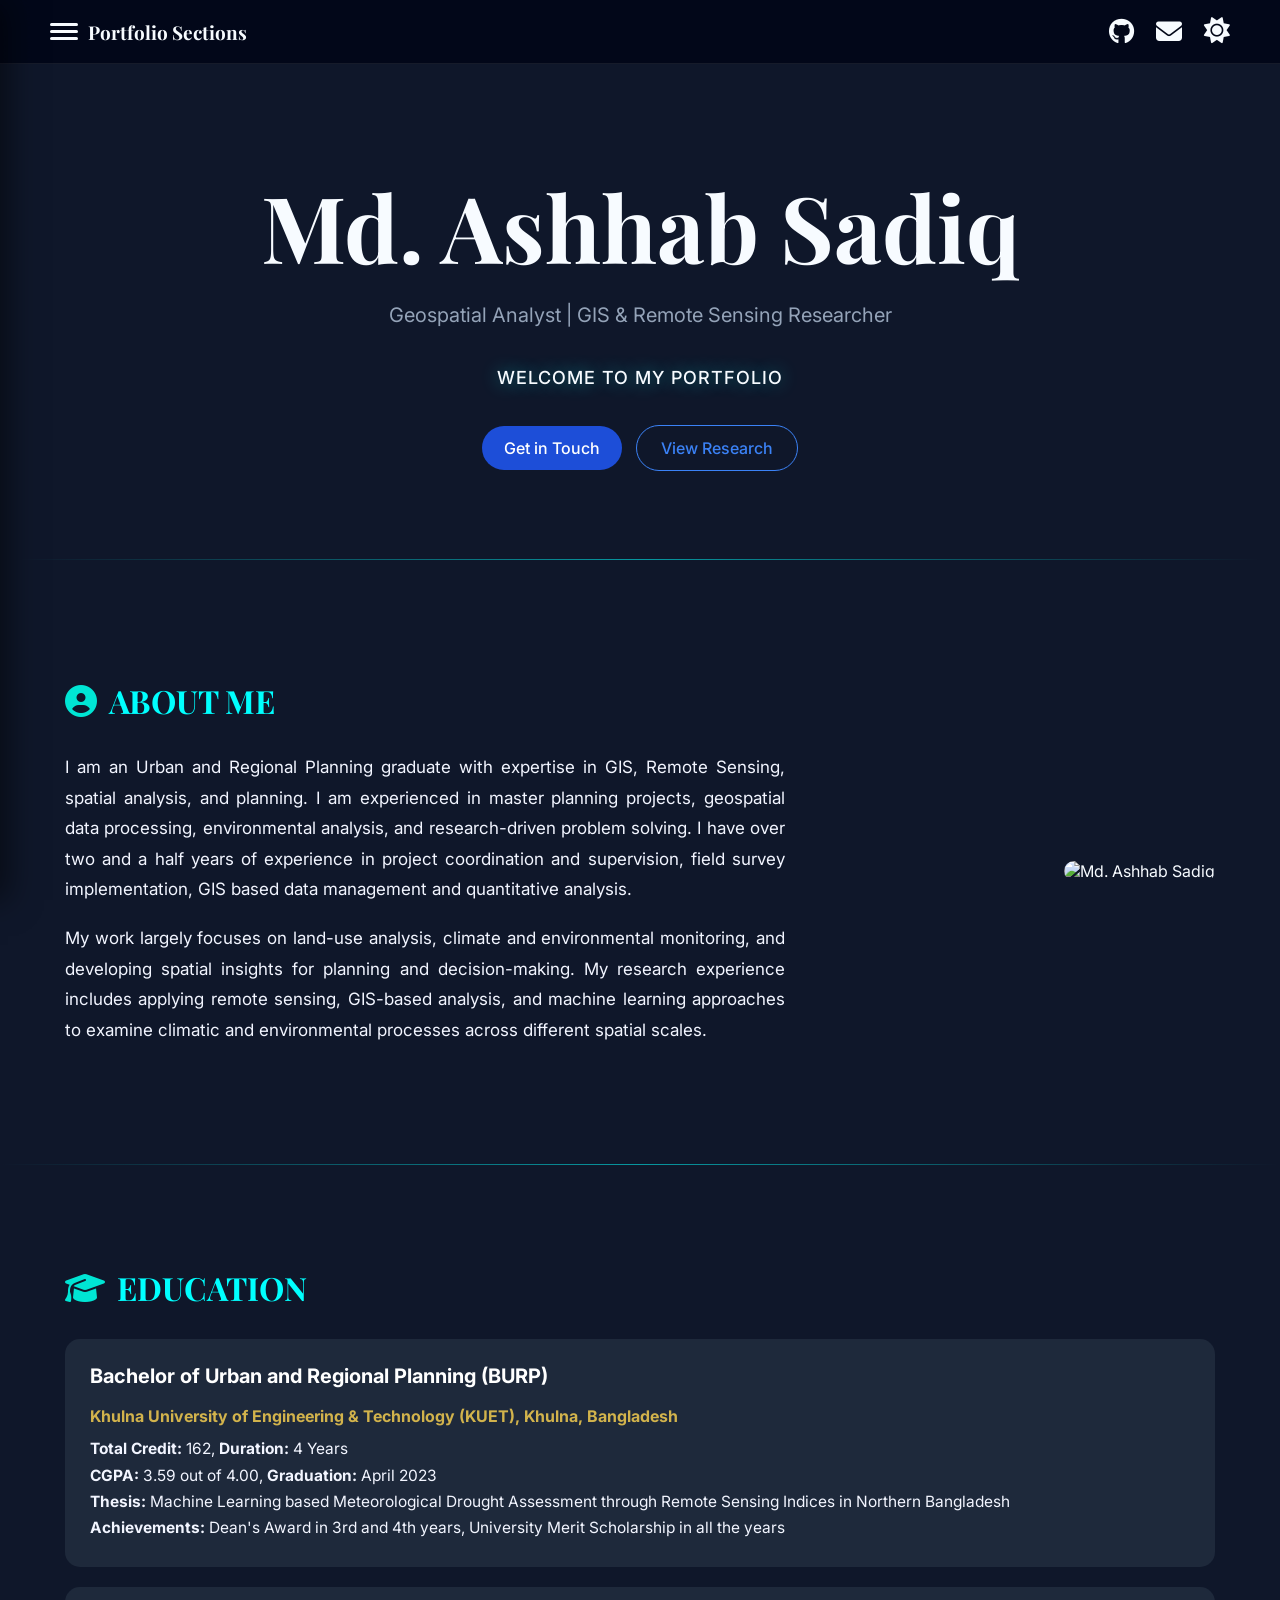
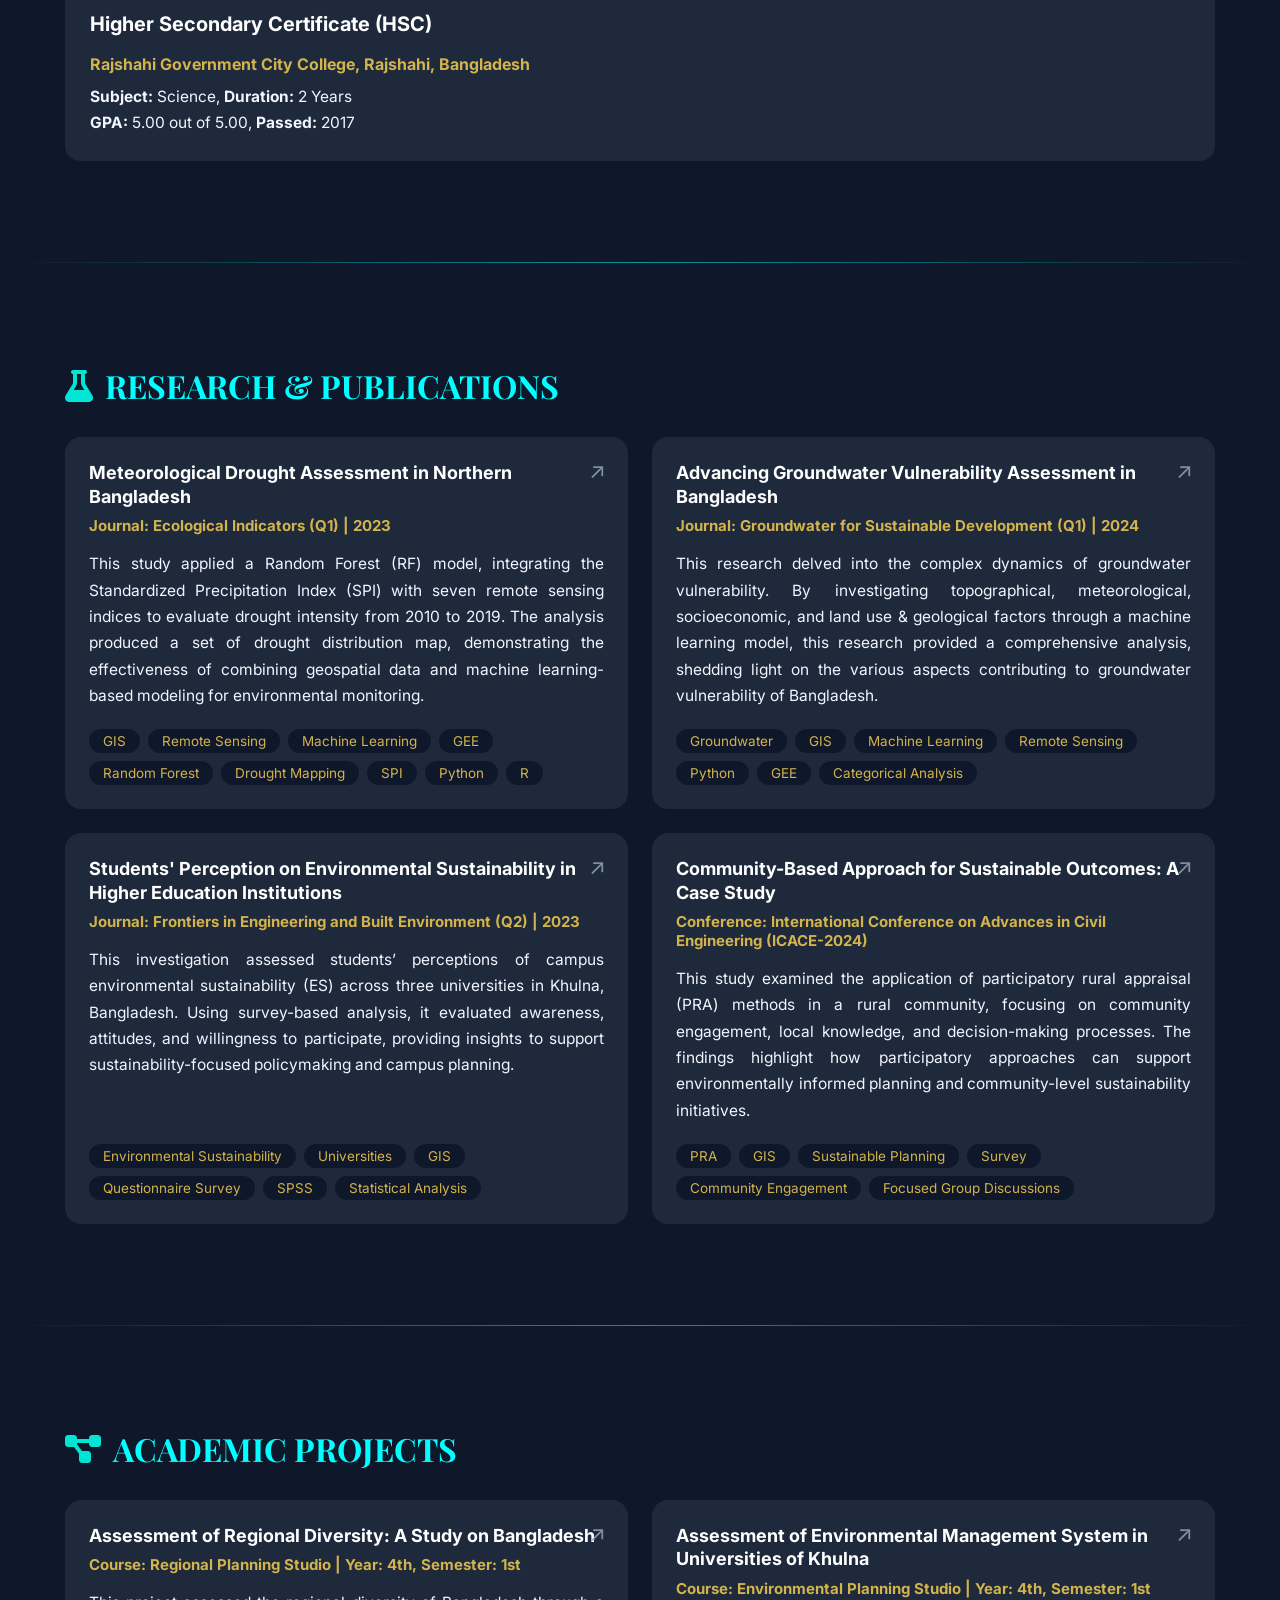
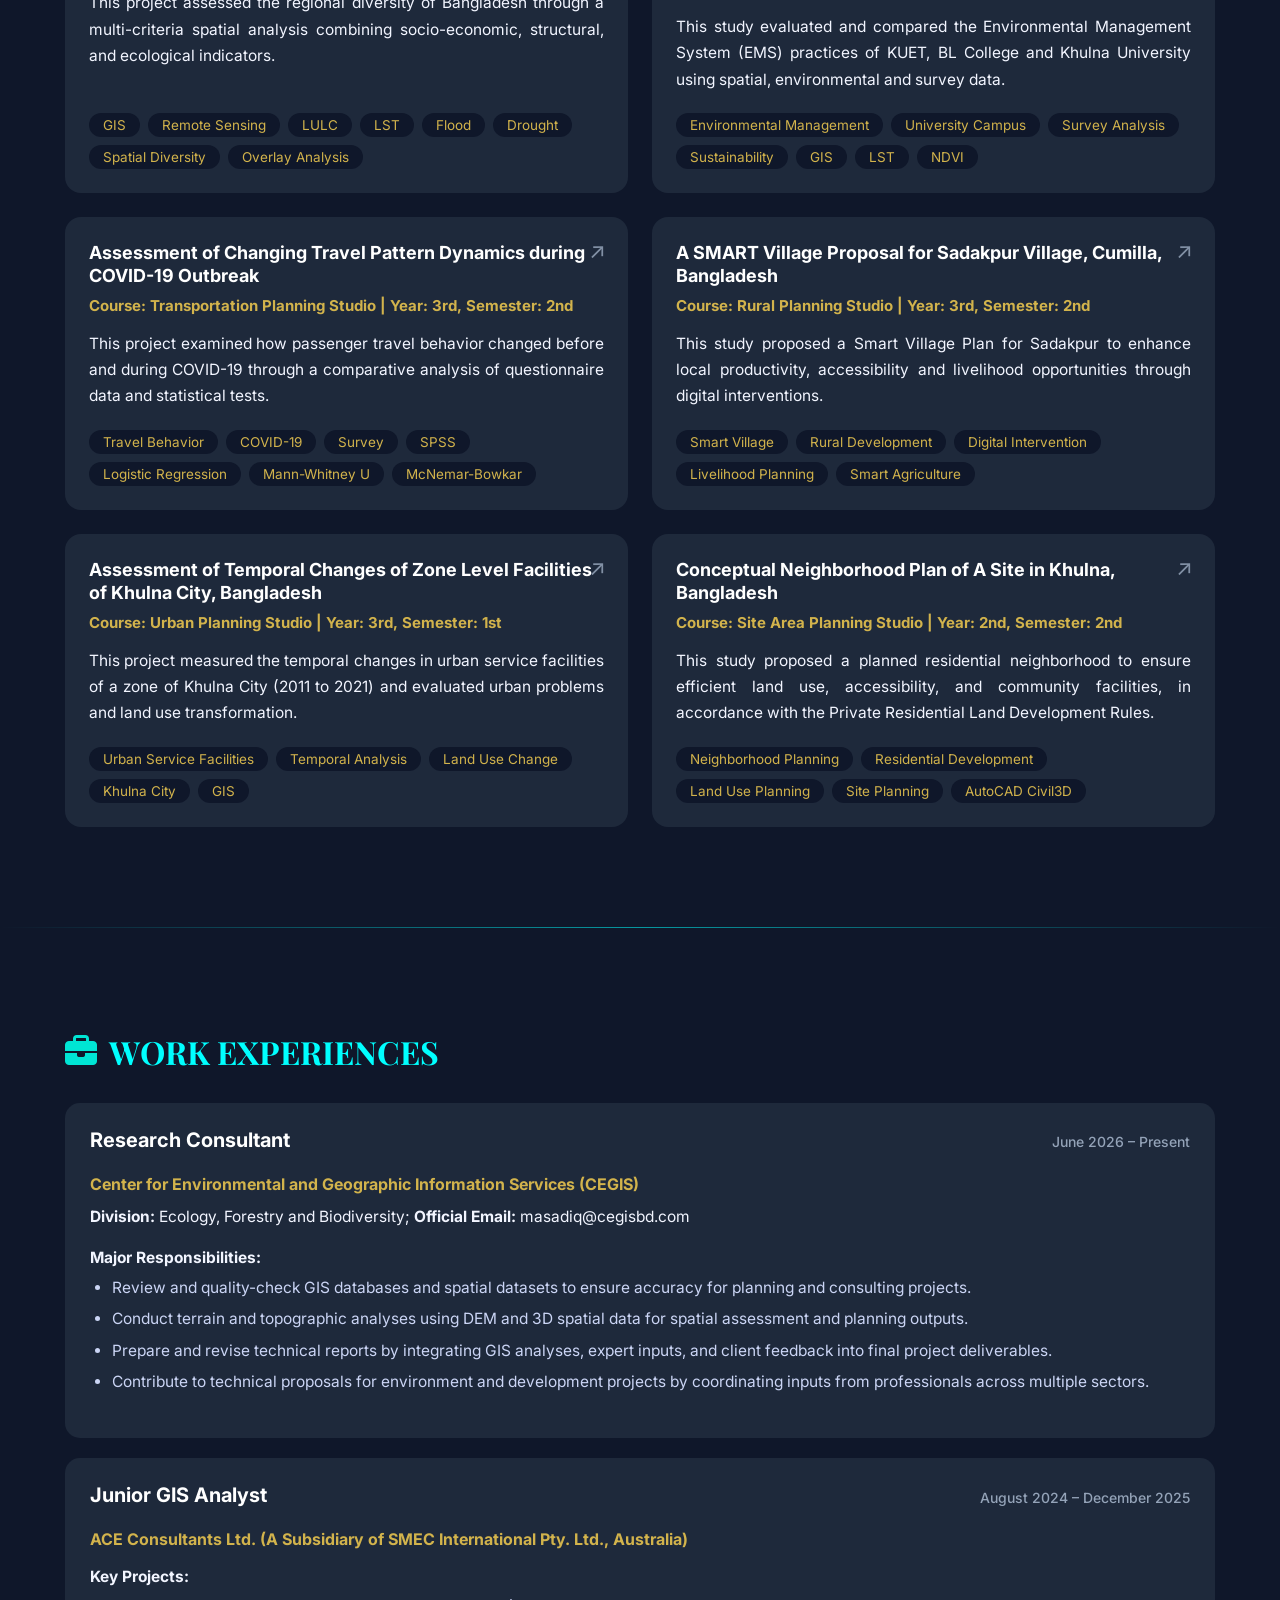
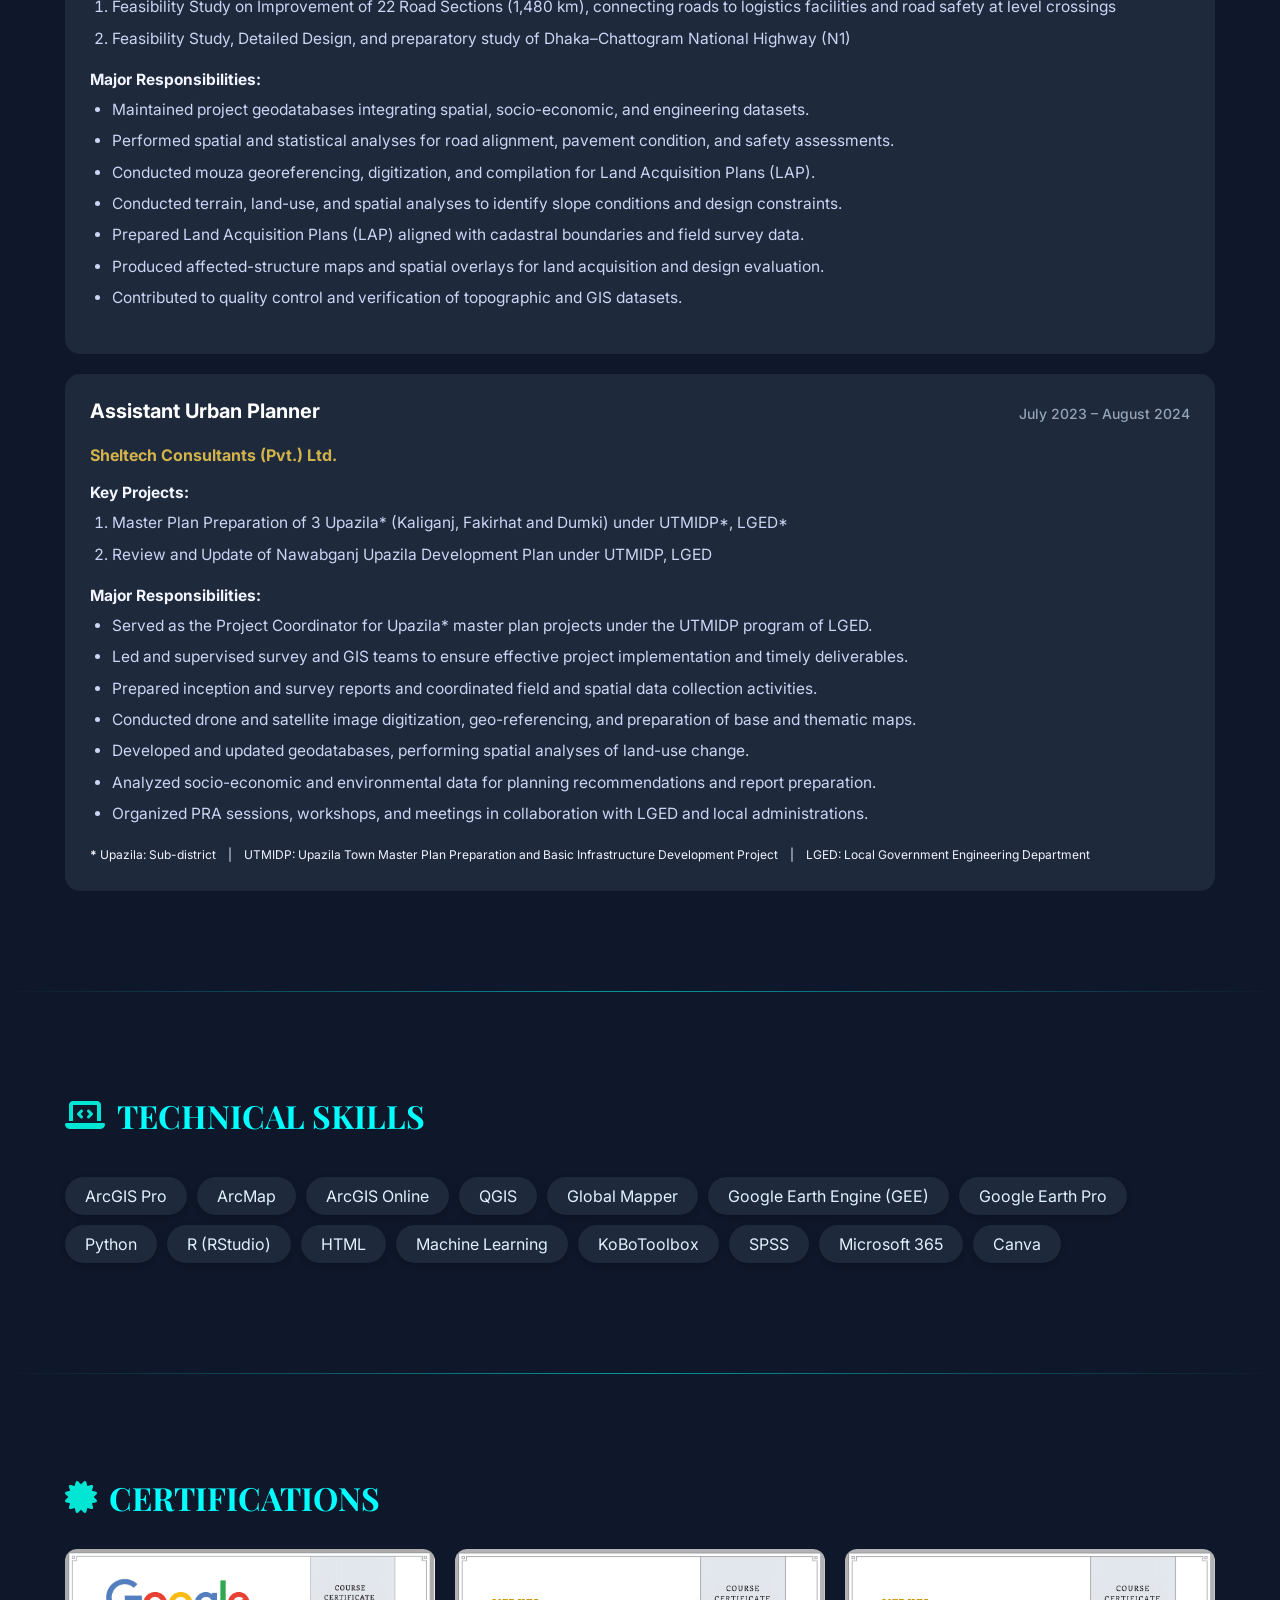
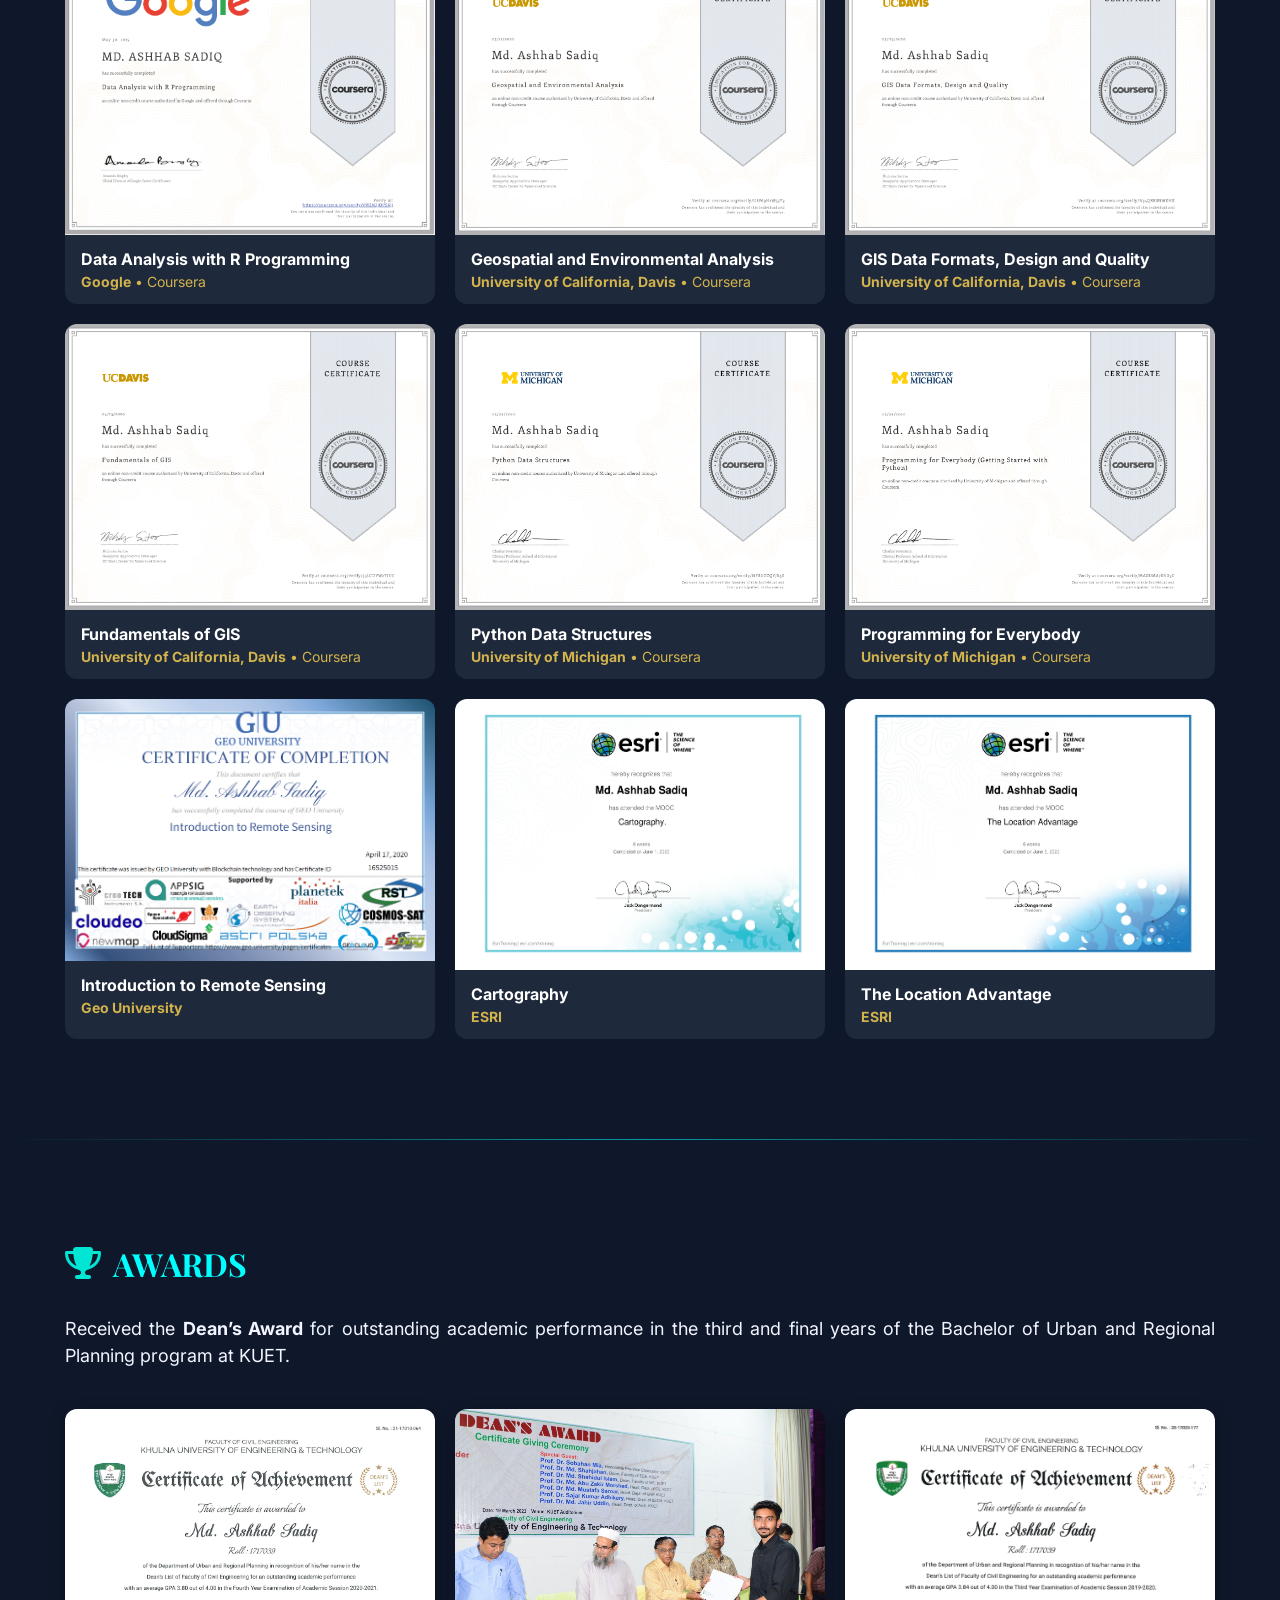
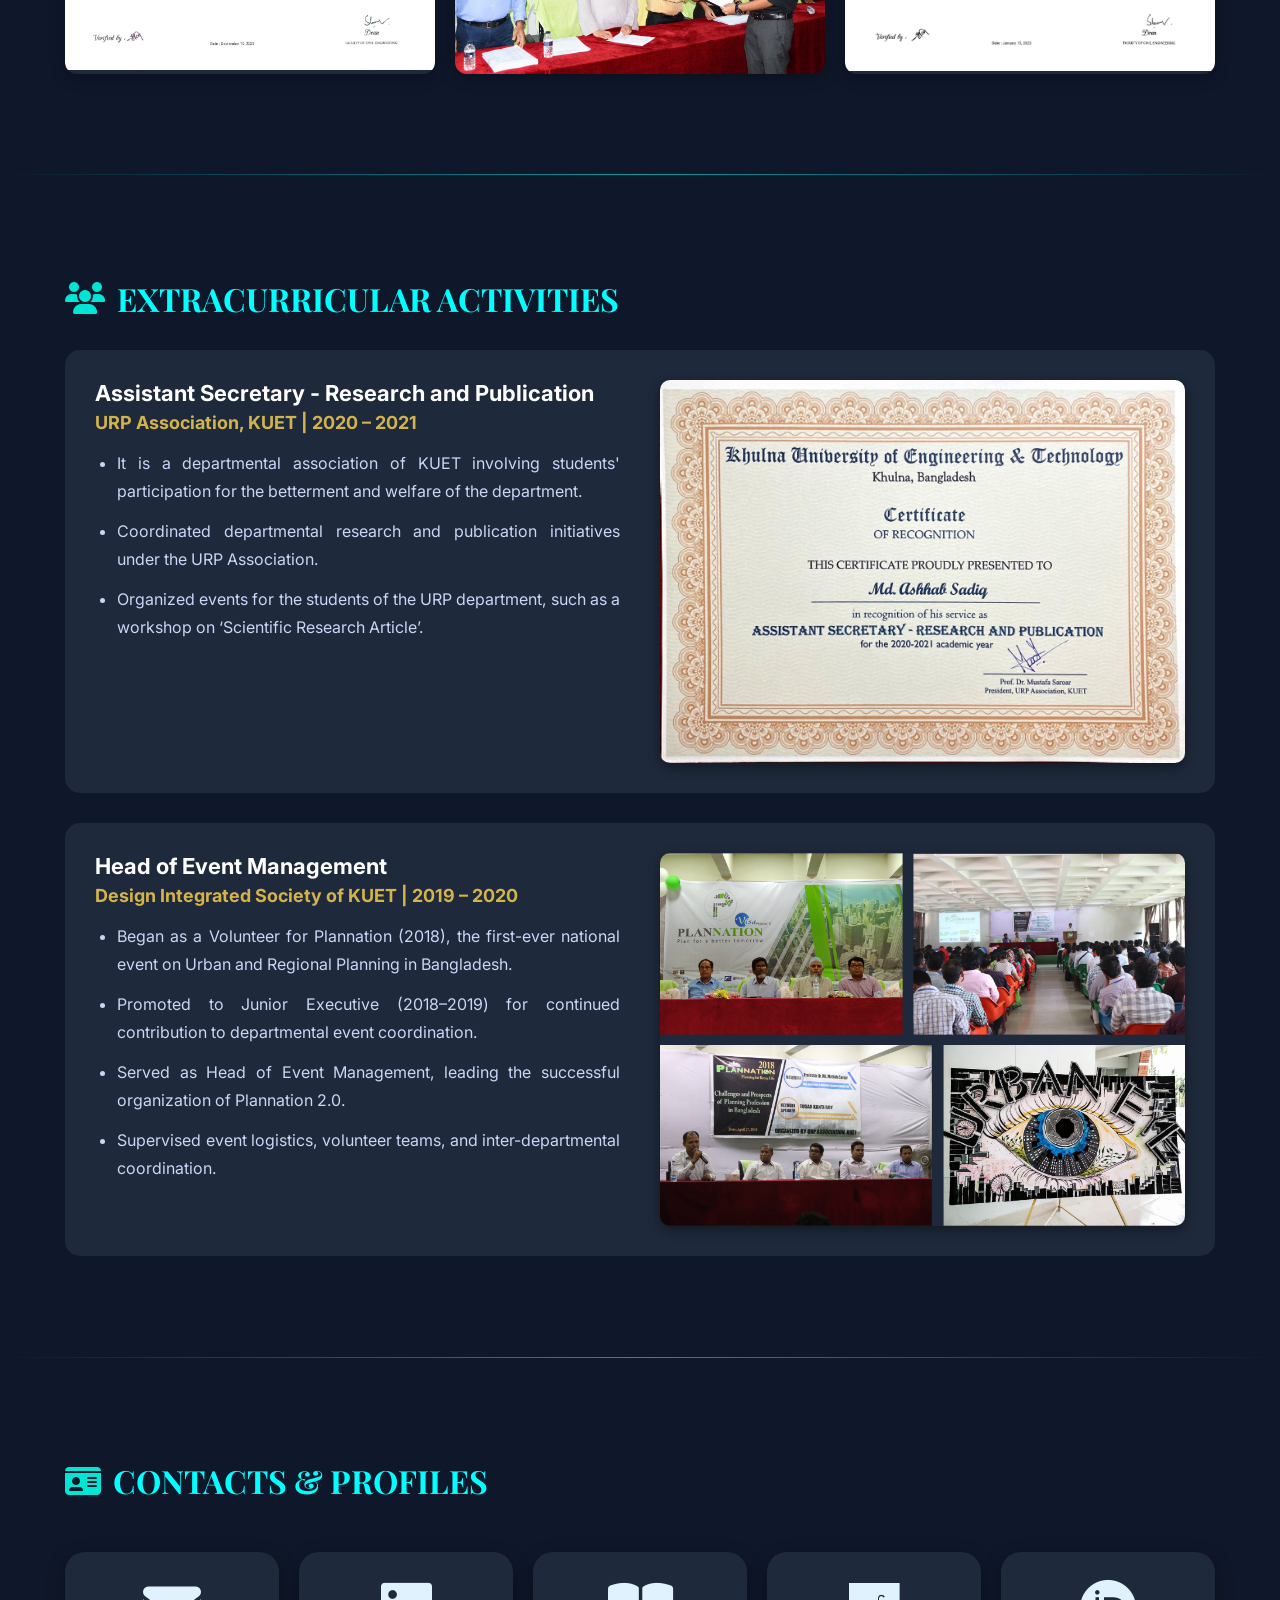
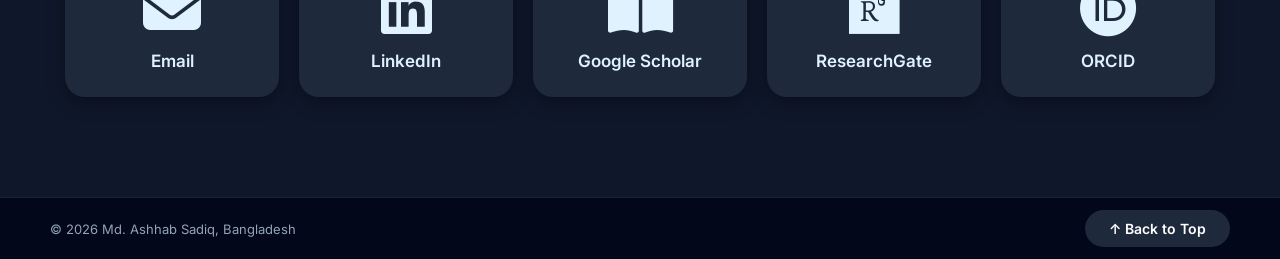
==== index.html @ 0e90a614 "Update index.html" ====
<!DOCTYPE html>
<html lang="en">
<head>
  <meta charset="UTF-8">
  <meta name="viewport" content="width=device-width, initial-scale=1.0">
  <title>Md. Ashhab Sadiq | Portfolio</title>
  <link rel="stylesheet" href="style.css">
  <link rel="stylesheet" href="https://cdnjs.cloudflare.com/ajax/libs/font-awesome/6.5.1/css/all.min.css">
  <link href="https://fonts.googleapis.com/css2?family=Playfair+Display:wght@500;700&family=Inter:wght@300;400;500&display=swap" rel="stylesheet">
  <link rel="icon" href="Images/Icon.ico" type="image/png">
</head>
<body> 

<!-- TOP NAVBAR -->
<header class="navbar">
  <!-- Hamburger + "Portfolio Sections" -->
  <div class="hamburger">
    <input type="checkbox" id="mobile-menu-toggle">
    <label for="mobile-menu-toggle" class="hamburger-label">
      <span></span>
      <span></span>
      <span></span>
    </label>
    <span class="hamburger-text">Portfolio Sections</span>

    <!-- Beautiful Side Panel -->
    <nav class="mobile-menu">
      <!-- Close button -->
      <div class="menu-close">
        <i class="fas fa-times"></i>
      </div>
      <a href="#about" class="menu-link">ABOUT ME</a>
      <a href="#education" class="menu-link">EDUCATION</a>
      <a href="#research" class="menu-link">RESEARCH & PUBLICATIONS</a>
      <a href="#projects" class="menu-link">ACADEMIC PROJECTS</a>
      <a href="#experience" class="menu-link">WORK EXPERIENCES</a>
      <a href="#skills" class="menu-link">TECHNICAL SKILLS</a>
      <a href="#certifications" class="menu-link">CERTIFICATIONS</a>
      <a href="#awards" class="menu-link">AWARDS</a>
      <a href="#extracurricular" class="menu-link">EXTRACURRICULARS</a>
      <a href="#contact" class="menu-link">CONTACT & PROFILES</a>
    </nav>
  </div>

  <div class="social-icons">
    <a href="https://github.com/ashhabsadiq" target="_blank" title="GitHub"><i class="fab fa-github"></i></a>
    <a href="mailto:sadiq.kuet.urp@gmail.com" title="Email"><i class="fas fa-envelope"></i></a>
    <button id="theme-toggle" class="theme-btn" title="Toggle Light/Dark Mode">
      <i class="fas fa-sun"></i>
    </button>
  </div>
</header>

<!-- HERO -->
<section class="hero">
  <div class="container">
    <h1>Md. Ashhab Sadiq</h1>
    <p>Geospatial Analyst | GIS & Remote Sensing Researcher</p>
    <p>WELCOME TO MY PORTFOLIO</p>
    <div class="buttons">
      <a href="#contact" class="btn">Get in Touch</a>
      <a href="#research" class="btn-outline">View Research</a>
    </div>
   <!-- <div class="cv-button-wrapper">
      <a href="CV_Md. Ashhab Sadiq.pdf" class="btn-cv" target="_blank">View / Download CV</a>
    </div> -->
  </div>
  <div class="section-divider"></div>
</section>

<!-- ABOUT ME -->
<section id="about" class="section">
  <div class="container">
    <div class="about-wrapper">
      <div class="about-text">
        <h2><i class="fas fa-user-circle"></i> ABOUT ME</h2>
        <p>I am an Urban and Regional Planning graduate with expertise in GIS, Remote Sensing, spatial analysis, and planning.
          I am experienced in master planning projects, geospatial data processing, environmental analysis, and research-driven problem solving.
          I have over two and a half years of experience in project coordination and supervision, field survey implementation, GIS based data management and  quantitative analysis.</p>
        <p>My work largely focuses on land-use analysis, climate and environmental monitoring, and developing spatial insights for planning
          and decision-making. My research experience includes applying remote sensing, GIS-based analysis, and machine learning
          approaches to examine climatic and environmental processes across different spatial scales.</p>
      </div>
      <div class="about-img">
        <img src="Images/Photo.JPG" alt="Md. Ashhab Sadiq">
      </div>
    </div>
  </div>
  <div class="section-divider"></div>
</section>
  
<!-- EDUCATION -->
<section id="education" class="section">
  <div class="container">
    <h2><i class="fas fa-graduation-cap"></i> EDUCATION</h2>
    <div class="card">
      <h3><a href="https://www.kuet.ac.bd/urp" target="_blank">Bachelor of Urban and Regional Planning (BURP)</a></h3>
      <h4><a href="https://kuet.ac.bd/" target="_blank">Khulna University of Engineering & Technology (KUET), Khulna, Bangladesh</a></h4>
      <p><strong>Total Credit:</strong> 162, <strong>Duration:</strong> 4 Years</p>
      <p><strong>CGPA:</strong> 3.59 out of 4.00, <strong>Graduation:</strong> April 2023</p>
      <p><strong>Thesis:</strong> Machine Learning based Meteorological Drought Assessment through Remote Sensing Indices in Northern Bangladesh</p>
      <p><strong>Achievements:</strong> Dean's Award in 3rd and 4th years, University Merit Scholarship in all the years</p>
    </div>
    <div class="card">
      <h3>Higher Secondary Certificate (HSC)</h3>
      <h4><a href="https://rc.gov.bd/" target="_blank">Rajshahi Government City College, Rajshahi, Bangladesh</a></h4>
      <p><strong>Subject:</strong> Science, <strong>Duration:</strong> 2 Years</p>
      <p><strong>GPA:</strong> 5.00 out of 5.00, <strong>Passed:</strong> 2017</p>
    </div>
  </div>
  <div class="section-divider"></div>
</section>
  
<!-- RESEARCH & PUBLICATIONS -->
<section id="research" class="section">
  <div class="container">
    <h2><i class="fas fa-flask"></i> RESEARCH & PUBLICATIONS</h2>
    
    <div class="research-grid">

      <!-- Block 1 -->
      <a id="research-drought" href="research-drought.html" class="card-link">
        <div class="research-card">
          <h3>Meteorological Drought Assessment in Northern Bangladesh</h3>
          <span class="card-arrow">↗</span>
          <div class="research-meta">
          Journal: Ecological Indicators (Q1)  |  2023
          </div>
          <p>This study applied a Random Forest (RF) model, integrating the Standardized Precipitation Index (SPI) with seven remote sensing indices to 
            evaluate drought intensity from 2010 to 2019. The analysis produced a set of drought distribution map, demonstrating the 
            effectiveness of combining geospatial data and machine learning-based modeling for environmental monitoring.</p>
          <div class="keyword-tags">
            <span class="tag">GIS</span>
            <span class="tag">Remote Sensing</span>
            <span class="tag">Machine Learning</span>
            <span class="tag">GEE</span>
            <span class="tag">Random Forest</span>
            <span class="tag">Drought Mapping</span>
            <span class="tag">SPI</span>
            <span class="tag">Python</span>
            <span class="tag">R</span>
          </div>
        </div>
      </a>

      <!-- Block 2 -->
      <a id="research-groundwater" href="research-groundwater.html" class="card-link">
        <div class="research-card">
          <h3>Advancing Groundwater Vulnerability Assessment in Bangladesh</h3>
          <span class="card-arrow">↗</span>
          <div class="research-meta">
          Journal: Groundwater for Sustainable Development (Q1)  |  2024
          </div>
          <p>This research delved into the complex dynamics of groundwater vulnerability. By investigating topographical, meteorological, socioeconomic, and land use & geological factors through a machine learning model, this research provided a comprehensive analysis, shedding light on the various aspects contributing to groundwater vulnerability of Bangladesh.</p>
          <div class="keyword-tags">
            <span class="tag">Groundwater</span>
            <span class="tag">GIS</span>
            <span class="tag">Machine Learning</span>
            <span class="tag">Remote Sensing</span>
            <span class="tag">Python</span>
            <span class="tag">GEE</span>
            <span class="tag">Categorical Analysis</span>
          </div>
        </div>
      </a>

      <!-- Block 3 -->
      <a id="research-environment" href="research-environment.html" class="card-link">
        <div class="research-card">
          <h3>Students' Perception on Environmental Sustainability in Higher Education Institutions</h3>
          <span class="card-arrow">↗</span>
          <div class="research-meta">
          Journal: Frontiers in Engineering and Built Environment (Q2)  |  2023
          </div>
          <p>This investigation assessed students’ perceptions of campus environmental sustainability (ES) across three universities in Khulna, Bangladesh. Using survey-based analysis, it evaluated awareness, attitudes, and willingness to participate, providing insights to support sustainability-focused policymaking and campus planning.</p>
          <div class="keyword-tags">
            <span class="tag">Environmental Sustainability</span>
            <span class="tag">Universities</span>
            <span class="tag">GIS</span>
            <span class="tag">Questionnaire Survey</span>
            <span class="tag">SPSS</span>
            <span class="tag">Statistical Analysis</span>
          </div>
        </div>
      </a>

      <!-- Block 4 -->
      <a id="research-community" href="research-community.html" class="card-link">
        <div class="research-card">
          <h3>Community-Based Approach for Sustainable Outcomes: A Case Study</h3>
          <span class="card-arrow">↗</span>
          <div class="research-meta">
            Conference: International Conference on Advances in Civil Engineering (ICACE-2024)
          </div>
          <p>This study examined the application of participatory rural appraisal (PRA) methods in a rural community, focusing on community engagement, local knowledge, and decision-making processes. The findings highlight how participatory approaches can support environmentally informed planning and community-level sustainability initiatives.</p>
          <div class="keyword-tags">
            <span class="tag">PRA</span>
            <span class="tag">GIS</span>
            <span class="tag">Sustainable Planning</span>
            <span class="tag">Survey</span>
            <span class="tag">Community Engagement</span>
            <span class="tag">Focused Group Discussions</span>
          </div>
        </div>
      </a>

    </div>
  </div>
  <div class="section-divider"></div>
</section>
  
<!-- ACADEMIC PROJECTS -->
<section id="projects" class="section">
  <div class="container">
    <h2><i class="fas fa-project-diagram"></i> ACADEMIC PROJECTS</h2>
    
    <div class="research-grid">

      <!-- 1 -->
      <a id="academic-regional" href="academic-regional.html" class="card-link">
        <div class="research-card">
          <h3>Assessment of Regional Diversity: A Study on Bangladesh</h3>
          <span class="card-arrow">↗</span>
          <div class="research-meta">
           Course: Regional Planning Studio | Year: 4th, Semester: 1st
          </div>
          <p>This project assessed the regional diversity of Bangladesh through a multi-criteria spatial analysis combining socio-economic, structural, and ecological indicators.</p>
          <div class="keyword-tags">
            <span class="tag">GIS</span>
            <span class="tag">Remote Sensing</span>
            <span class="tag">LULC</span>
            <span class="tag">LST</span>
            <span class="tag">Flood</span>
            <span class="tag">Drought</span>
            <span class="tag">Spatial Diversity</span>
            <span class="tag">Overlay Analysis</span>
          </div>
        </div>
      </a>

      <!-- 2 -->
      <a id="academic-ems" href="academic-ems.html" class="card-link">
        <div class="research-card">
          <h3>Assessment of Environmental Management System in Universities of Khulna</h3>
          <span class="card-arrow">↗</span>
          <div class="research-meta">
           Course: Environmental Planning Studio | Year: 4th, Semester: 1st
          </div>
          <p>This study evaluated and compared the Environmental Management System (EMS) practices of KUET, BL College and Khulna University using spatial, environmental and survey data.</p>
          <div class="keyword-tags">
            <span class="tag">Environmental Management</span>
            <span class="tag">University Campus</span>
            <span class="tag">Survey Analysis</span>
            <span class="tag">Sustainability</span>
            <span class="tag">GIS</span>
            <span class="tag">LST</span>
            <span class="tag">NDVI</span>
          </div>
        </div>
      </a>

      <!-- 3 -->
      <a id="academic-transport" href="academic-transport.html" class="card-link">
        <div class="research-card">
          <h3>Assessment of Changing Travel Pattern Dynamics during COVID-19 Outbreak</h3>
          <span class="card-arrow">↗</span>
          <div class="research-meta">
           Course: Transportation Planning Studio | Year: 3rd, Semester: 2nd
          </div>
          <p>This project examined how passenger travel behavior changed before and during COVID-19 through a comparative analysis of questionnaire data and statistical tests.</p>
          <div class="keyword-tags">
            <span class="tag">Travel Behavior</span>
            <span class="tag">COVID-19</span>
            <span class="tag">Survey</span>
            <span class="tag">SPSS</span>
            <span class="tag">Logistic Regression</span>
            <span class="tag">Mann-Whitney U</span>
            <span class="tag">McNemar-Bowkar</span>
          </div>
        </div>
      </a>

      <!-- 4 -->
      <a id="academic-rural" href="academic-rural.html" class="card-link">
        <div class="research-card">
          <h3>A SMART Village Proposal for Sadakpur Village, Cumilla, Bangladesh</h3>
          <span class="card-arrow">↗</span>
          <div class="research-meta">
            Course: Rural Planning Studio | Year: 3rd, Semester: 2nd
          </div>
          <p>This study proposed a Smart Village Plan for Sadakpur to enhance local productivity, accessibility and livelihood opportunities through digital interventions.</p>
          <div class="keyword-tags">
            <span class="tag">Smart Village</span>
            <span class="tag">Rural Development</span>
            <span class="tag">Digital Intervention</span>
            <span class="tag">Livelihood Planning</span>
            <span class="tag">Smart Agriculture</span>
          </div>
        </div>
      </a>

      <!-- 5 -->
      <a id="academic-urban" href="academic-urban.html" class="card-link">
        <div class="research-card">
          <h3>Assessment of Temporal Changes of Zone Level Facilities of Khulna City, Bangladesh</h3>
          <span class="card-arrow">↗</span>
          <div class="research-meta">
            Course: Urban Planning Studio | Year: 3rd, Semester: 1st
          </div>
          <p>This project measured the temporal changes in urban service facilities of a zone of Khulna City (2011 to 2021) and evaluated urban problems and land use transformation.</p>
          <div class="keyword-tags">
            <span class="tag">Urban Service Facilities</span>
            <span class="tag">Temporal Analysis</span>
            <span class="tag">Land Use Change</span>
            <span class="tag">Khulna City</span>
            <span class="tag">GIS</span>
          </div>
        </div>
      </a>

      <!-- 6 -->
      <a id="academic-planning" href="academic-planning.html" class="card-link">
        <div class="research-card">
          <h3>Conceptual Neighborhood Plan of A Site in Khulna, Bangladesh</h3>
          <span class="card-arrow">↗</span>
          <div class="research-meta">
           Course: Site Area Planning Studio | Year: 2nd, Semester: 2nd
          </div>
          <p>This study proposed a planned residential neighborhood to ensure efficient land use, accessibility, and community facilities, 
            in accordance with the Private Residential Land Development Rules.</p>
          <div class="keyword-tags">
            <span class="tag">Neighborhood Planning</span>
            <span class="tag">Residential Development</span>
            <span class="tag">Land Use Planning</span>
            <span class="tag">Site Planning</span>
            <span class="tag">AutoCAD Civil3D</span>
          </div>
        </div>
      </a>

    </div>
  </div>
  <div class="section-divider"></div>
</section>
  
<!-- WORK EXPERIENCES -->
<section id="experience" class="section">
  <div class="container">
    <h2><i class="fas fa-briefcase"></i> WORK EXPERIENCES</h2>
    <div class="card">
      <div class="job-header">
        <h3>Research Consultant</h3>
        <span class="tenure">June 2026 – Present</span>
      </div>
      <h4 class="company"><a href="https://www.cegisbd.com/" target="_blank">Center for Environmental and Geographic Information Services (CEGIS)</a></h4>
      <p><strong>Division:</strong> Ecology, Forestry and Biodiversity; <strong>Official Email:</strong> masadiq@cegisbd.com</p>
      <h5>Major Responsibilities:</h5>
      <ul>
        <li>Review and quality-check GIS databases and spatial datasets to ensure accuracy for planning and consulting projects.</li>
        <li>Conduct terrain and topographic analyses using DEM and 3D spatial data for spatial assessment and planning outputs.</li>
        <li>Prepare and revise technical reports by integrating GIS analyses, expert inputs, and client feedback into final project deliverables.</li>
        <li>Contribute to technical proposals for environment and development projects by coordinating inputs from professionals across multiple sectors.</li>
      </ul>
    </div>

    <div class="card">
      <div class="job-header">
        <h3>Junior GIS Analyst</h3>
        <span class="tenure">August 2024 – December 2025</span>
      </div>
      <h4 class="company"><a href="https://www.acebd.com/" target="_blank">ACE Consultants Ltd. (A Subsidiary of SMEC International Pty. Ltd., Australia)</a></h4>
      <h5>Key Projects:</h5>
      <ol>
        <li>Feasibility Study on Improvement of 22 Road Sections (1,480 km), connecting roads to logistics facilities and road safety at level crossings</li>
        <li>Feasibility Study, Detailed Design, and preparatory study of Dhaka–Chattogram National Highway (N1)</li>
      </ol>
      <h5>Major Responsibilities:</h5>
      <ul>
        <li>Maintained project geodatabases integrating spatial, socio-economic, and engineering datasets.</li>
        <li>Performed spatial and statistical analyses for road alignment, pavement condition, and safety assessments.</li>
        <li>Conducted mouza georeferencing, digitization, and compilation for Land Acquisition Plans (LAP).</li>
        <li>Conducted terrain, land-use, and spatial analyses to identify slope conditions and design constraints.</li>
        <li>Prepared Land Acquisition Plans (LAP) aligned with cadastral boundaries and field survey data.</li>
        <li>Produced affected-structure maps and spatial overlays for land acquisition and design evaluation.</li>
        <li>Contributed to quality control and verification of topographic and GIS datasets.</li>
      </ul>
    </div>

    <div class="card">
      <div class="job-header">
        <h3>Assistant Urban Planner</h3>
        <span class="tenure">July 2023 – August 2024</span>
      </div>
      <h4 class="company"><a href="https://www.scplbd.com/" target="_blank">Sheltech Consultants (Pvt.) Ltd.</a></h4>
      <h5>Key Projects:</h5>
      <ol>
        <li>Master Plan Preparation of 3 Upazila* (Kaliganj, Fakirhat and Dumki) under UTMIDP*, LGED*</li>
        <li>Review and Update of Nawabganj Upazila Development Plan under UTMIDP, LGED</li>
      </ol>
      <h5>Major Responsibilities:</h5>
      <ul>
        <li>Served as the Project Coordinator for Upazila* master plan projects under the UTMIDP program of LGED.</li>
        <li>Led and supervised survey and GIS teams to ensure effective project implementation and timely deliverables.</li>
        <li>Prepared inception and survey reports and coordinated field and spatial data collection activities.</li>
        <li>Conducted drone and satellite image digitization, geo-referencing, and preparation of base and thematic maps.</li>
        <li>Developed and updated geodatabases, performing spatial analyses of land-use change.</li>
        <li>Analyzed socio-economic and environmental data for planning recommendations and report preparation.</li>
        <li>Organized PRA sessions, workshops, and meetings in collaboration with LGED and local administrations.</li>
      </ul>
      <p class="footnote"><strong>*</strong> Upazila: Sub-district | UTMIDP: Upazila Town Master Plan Preparation and Basic Infrastructure Development Project | LGED: Local Government Engineering Department</p>
    </div>
  </div>
  <div class="section-divider"></div>
</section>

<!-- TECHNICAL SKILLS -->
<section id="skills" class="section">
  <div class="container">
    <h2><i class="fas fa-laptop-code"></i> TECHNICAL SKILLS</h2>
    <div class="skills-grid">
      <div class="skill-item">ArcGIS Pro</div>
      <div class="skill-item">ArcMap</div>
      <div class="skill-item">ArcGIS Online</div>
      <div class="skill-item">QGIS</div>
      <div class="skill-item">Global Mapper</div>
      <div class="skill-item">Google Earth Engine (GEE)</div>
      <div class="skill-item">Google Earth Pro</div>
      <div class="skill-item">Python</div>
      <div class="skill-item">R (RStudio)</div>
      <div class="skill-item">HTML</div>
      <div class="skill-item">Machine Learning</div>
      <div class="skill-item">KoBoToolbox</div>
      <div class="skill-item">SPSS</div>
      <div class="skill-item">Microsoft 365</div>
      <div class="skill-item">Canva</div>
    </div>
  </div>
  <div class="section-divider"></div>
</section>
  
<!-- CERTIFICATIONS -->
<section id="certifications" class="section">
  <div class="container">
    <h2><i class="fas fa-certificate"></i> CERTIFICATIONS</h2>
    <div class="cert-grid">
      <div class="cert-card">
        <img src="Images/R.png" alt="Data Analysis with R">
        <div class="cert-info"><h4>Data Analysis with R Programming</h4><p><strong>Google</strong> • Coursera</p></div>
      </div>
      <div class="cert-card">
        <img src="Images/Geospatial.png" alt="Geospatial and Environmental Analysis">
        <div class="cert-info"><h4>Geospatial and Environmental Analysis</h4><p><strong>University of California, Davis</strong> • Coursera</p></div>
      </div>
      <div class="cert-card">
        <img src="Images/GIS Data Formats.png" alt="GIS Data Formats">
        <div class="cert-info"><h4>GIS Data Formats, Design and Quality</h4><p><strong>University of California, Davis</strong> • Coursera</p></div>
      </div>
      <div class="cert-card">
        <img src="Images/Fundamentals of GIS.png" alt="Fundamentals of GIS">
        <div class="cert-info"><h4>Fundamentals of GIS</h4><p><strong>University of California, Davis</strong> • Coursera</p></div>
      </div>
      <div class="cert-card">
        <img src="Images/Python Data.png" alt="Python Data Structures">
        <div class="cert-info"><h4>Python Data Structures</h4><p><strong>University of Michigan</strong> • Coursera</p></div>
      </div>
      <div class="cert-card">
        <img src="Images/Programming.png" alt="Programming for Everybody">
        <div class="cert-info"><h4>Programming for Everybody</h4><p><strong>University of Michigan</strong> • Coursera</p></div>
      </div>
      <div class="cert-card">
        <img src="Images/Remote Sensing.png" alt="Introduction to Remote Sensing">
        <div class="cert-info"><h4>Introduction to Remote Sensing</h4><p><strong>Geo University</strong></p></div>
      </div>
      <div class="cert-card">
        <img src="Images/Cartography.png" alt="Cartography">
        <div class="cert-info"><h4>Cartography</h4><p><strong>ESRI</strong></p></div>
      </div>
      <div class="cert-card">
        <img src="Images/Location.png" alt="The Location Advantage">
        <div class="cert-info"><h4>The Location Advantage</h4><p><strong>ESRI</strong></p></div>
      </div>
    </div>
  </div>
  <div class="section-divider"></div>
</section>
  
<!-- AWARDS -->
<section id="awards" class="section">
  <div class="container">
    <h2><i class="fas fa-trophy"></i> AWARDS</h2>
    <div class="award-text">
      <p>Received the <strong>Dean’s Award</strong> for outstanding academic performance in the third and final years of the Bachelor of Urban and Regional Planning program at KUET.</p>
    </div>
    <div class="award-grid">
      <div class="award-item"><img src="Images/Dean 1.png" alt="Dean's Award Certificate 1"></div>
      <div class="award-item"><img src="Images/Award.jpg" alt="Dean's Award Ceremony"></div>
      <div class="award-item"><img src="Images/Dean 2.png" alt="Dean's Award Certificate 2"></div>
    </div>
  </div>
  <div class="section-divider"></div>
</section>
  
<!-- EXTRACURRICULAR ACTIVITIES -->
<section id="extracurricular" class="section">
  <div class="container">
    <h2><i class="fas fa-users"></i> EXTRACURRICULAR ACTIVITIES</h2>

    <div class="extra-item">
      <div class="extra-text">
        <h3>Assistant Secretary - Research and Publication</h3>
        <h4 class="company"><a href="https://www.facebook.com/urpassociationofkuet" target="_blank">URP Association, KUET</a> | 2020 – 2021</h4>
        <ul>
          <li>It is a departmental association of KUET involving students' participation for the betterment and welfare of the department.</li>
          <li>Coordinated departmental research and publication initiatives under the URP Association.</li>
          <li>Organized events for the students of the URP department, such as a workshop on ‘Scientific Research Article’.</li>
        </ul>
      </div>
      <div class="extra-images">
        <img src="Images/Assistant Secratary Certificate.jpg" alt="Certificate">
      </div>
    </div>

    <div class="extra-item">
      <div class="extra-text">
        <h3>Head of Event Management</h3>
        <h4 class="company"><a href="https://www.facebook.com/disk.urp9203/" target="_blank">Design Integrated Society of KUET</a> | 2019 – 2020</h4>
        <ul>
          <li>Began as a Volunteer for Plannation (2018), the first-ever national event on Urban and Regional Planning in Bangladesh.</li>
          <li>Promoted to Junior Executive (2018–2019) for continued contribution to departmental event coordination.</li>
          <li>Served as Head of Event Management, leading the successful organization of Plannation 2.0.</li>
          <li>Supervised event logistics, volunteer teams, and inter-departmental coordination.</li>
        </ul>
      </div>
      <div class="extra-images">
        <img src="Images/Second Extra.png" alt="Glimpse of Plannation and Plannation 2">
      </div>
    </div>
  </div>
  <div class="section-divider"></div>
</section>
  
<!-- CONTACT -->
<section id="contact" class="section">
  <div class="container">
    <h2><i class="fas fa-id-card"></i> CONTACTS & PROFILES</h2>
    <div class="contact-buttons">
      <a href="mailto:sadiq.kuet.urp@gmail.com" target="_blank" class="contact-btn"><i class="fas fa-envelope"></i><span>Email</span></a>
      <a href="https://www.linkedin.com/in/sadiqurp" target="_blank" class="contact-btn"><i class="fab fa-linkedin"></i><span>LinkedIn</span></a>
      <a href="https://scholar.google.com/citations?user=yBWItBoAAAAJ&hl=en" target="_blank" class="contact-btn"><i class="fas fa-book-open"></i><span>Google Scholar</span></a>
      <a href="https://www.researchgate.net/profile/Md-Ashhab-Sadiq" target="_blank" class="contact-btn"><i class="fab fa-researchgate"></i><span>ResearchGate</span></a>
      <a href="https://orcid.org/0009-0001-2103-9612" target="_blank" class="contact-btn"><i class="fab fa-orcid"></i><span>ORCID</span></a>
    </div>
  </div>
</section>

<script>
// Theme toggle
const toggleBtn = document.getElementById('theme-toggle');
const body = document.body;
function setTheme(isLight) {
  if (isLight) {
    body.classList.add('light-mode');
    toggleBtn.innerHTML = '<i class="fas fa-moon"></i>';
  } else {
    body.classList.remove('light-mode');
    toggleBtn.innerHTML = '<i class="fas fa-sun"></i>';
  }
}
if (localStorage.getItem('theme') === 'light') setTheme(true);
toggleBtn.addEventListener('click', () => {
  const isLight = !body.classList.contains('light-mode');
  setTheme(isLight);
  localStorage.setItem('theme', isLight ? 'light' : 'dark');
});

// Menu auto-close + close button
document.querySelectorAll('.menu-link').forEach(link => {
  link.addEventListener('click', () => {
    document.getElementById('mobile-menu-toggle').checked = false;
  });
});
document.querySelector('.menu-close').addEventListener('click', () => {
  document.getElementById('mobile-menu-toggle').checked = false;
});
</script>

<!-- FOOTER -->
<footer class="footer">
  <div class="footer-left">
    © 2026 Md. Ashhab Sadiq, Bangladesh
  </div>
  <a href="#" class="back-to-top" onclick="window.scrollTo({top: 0, behavior: 'smooth'}); return false;">
    ↑ Back to Top
  </a>
</footer>  

<style>
.research-card {
  position: relative;
}
.card-arrow {
  position: absolute;
  top: 22px;
  right: 22px;
  font-size: 22px;
  color: #94a3b8;
  opacity: 0.85;
  transition: all 0.3s ease;
  line-height: 1;
}
.research-card:hover .card-arrow {
  color: #00ffff;
  opacity: 1;
  transform: translate(3px, -3px);
}
/* Light mode */
.light-mode .card-arrow {
  color: #64748b;
}
.light-mode .research-card:hover .card-arrow {
  color: #203864;
}
</style>
</body>
</html>
---- style.css ----
/* ===================== */
/* RESET */
/* ===================== */
* {
  margin: 0;
  padding: 0;
  box-sizing: border-box;
}
body {
  font-family: 'Inter', sans-serif;
  background: #0f172a;
  color: #f7fbff; 
}

/* ===================== */
/* FIX: HIDE CHECKBOX */
/* ===================== */
#mobile-menu-toggle {
  display: none !important;
}

/* ===================== */
/* TOP NAVBAR */
/* ===================== */
.navbar {
  display: flex;
  justify-content: space-between;
  align-items: center;
  padding: 16px 50px;
  background: rgba(2, 6, 23, 0.88);
  backdrop-filter: blur(20px);
  border-bottom: 1px solid rgba(255,255,255,0.08);
  font-size: 16.5px;
  position: sticky;
  top: 0;
  z-index: 1000;
}

/* Light mode glass */
.light-mode .navbar {
  background: rgba(248, 246, 242, 0.90);
  backdrop-filter: blur(20px);
  border-bottom: 1px solid rgba(0,0,0,0.08);
}
.logo {
  font-family: 'Playfair Display', serif;
  font-size: 20px;
  color: #f7fbff;
  font-weight: 700;
}
.social-icons {
  display: flex;
  gap: 22px;
}
.social-icons a {
  color: #f7fbff;
  font-size: 26px;
  transition: 0.3s;
}
.social-icons a:hover {
  color: #00e5d4;
  transform: translateY(-3px);
}

/* ===================== */
/* HERO */
/* ===================== */
.hero {
  text-align: center;
  padding: 100px 20px 20px;
}
.hero h1 {
  font-family: 'Playfair Display', serif;
  font-size: 92px;
  font-weight: 700;
  color: #f7fbff;
  margin-bottom: 16px;
}
.hero p {
  margin-bottom: 40px;
  font-size: 20px;
  color: #94a3b8;
}
.buttons {
  margin-top: 50px;
}
.btn {
  background: #1d4ed8;
  color: white;
  padding: 12px 22px;
  border-radius: 30px;
  text-decoration: none;
  margin-right: 10px;
  font-weight: 500;
}
.btn-outline {
  border: 1px solid #3b82f6;
  color: #3b82f6;
  padding: 12px 24px;
  border-radius: 30px;
  text-decoration: none;
  font-weight: 500;
}

/* Golden CV Button with glow */
.cv-button-wrapper {
  margin-top: 35px;
  display: flex;
  justify-content: center;
}
.btn-cv {
  background: #d2b34c;
  color: #0f172a;
  padding: 14px 24px;
  border-radius: 30px;
  text-decoration: none;
  font-weight: 600;
  font-size: 16.5px;
  transition: all 0.3s ease;
  box-shadow: 0 4px 12px rgba(210, 179, 76, 0.4);
}
.btn-cv:hover {
  background: #f5d16e;
  transform: translateY(-3px);
  box-shadow: 0 8px 20px rgba(210, 179, 76, 0.5);
}
/* ===================== */
/* WELCOME LINE - Matches subtitle + custom glow */
/* ===================== */
.hero p:nth-of-type(2) {
  font-family: 'Inter', sans-serif;
  font-size: 18px;
  font-weight: 500;
  margin-top: 8px;
  letter-spacing: 1px;
  color: #f7fbff;                    /* matches subtitle in dark mode */
  text-shadow: 0 0 18px rgba(0, 255, 255, 0.45);   /* cyan glow (#00ffff) */
}

/* Light mode - exact subtitle color + #203864 subtle glow */
.light-mode .hero p:nth-of-type(2) {
  color: #151715 !important;         /* matches subtitle in light mode */
  text-shadow: 0 0 18px rgba(32, 56, 100, 0.28) !important;   /* #203864 subtle glow */
}
/* ===================== */
/* SECTION HEADINGS (h2) */
/* ===================== */
.section h2 {
  font-family: 'Playfair Display', serif;
  font-size: 32px;
  margin-bottom: 30px;
  text-align: left;
  color: #00ffff;
  -webkit-background-clip: text;
  display: flex;
  align-items: center;
  gap: 12px;
}
.section h2 i {
  color: #00e5d4;
  font-size: 32px;
}

/* ===================== */
/* UNIFORM HEADING HIERARCHY */
/* ===================== */
h3 {
  font-size: 20px;
  color: #ffffff;
  margin-bottom: 4px;
}
h4 {
  font-size: 20px;
  color: #d2b34c !important;
  margin-bottom: 14px;
}
h5 {
  font-size: 15.5px;
  color: #f2f5ff;
  font-weight: 700;
  margin: 18px 0 8px 0;
}

/* ===================== */
/* CONTAINER & CARDS */
/* ===================== */
.container {
  width: 90%;
  max-width: 1150px;
  margin: 0 auto;
}
.section {
  padding: 100px 0;
}
.card {
  background: #1e293b;
  padding: 25px;
  border-radius: 15px;
  transition: 0.3s;
  margin-bottom: 20px;
}
.card:hover {
  transform: translateY(-6px);
  box-shadow: 0 10px 20px rgba(0, 229, 212, 0.15);
}
.card p, .card ul li, .card ol li {
  color: #f2f5ff;
  font-size: 15.5px;
  line-height: 1.7;
  text-align: justify;
}

/* Remove blue underline from ALL links */
.card a, .extra-text h4 a, .project-grid a, .research-card a {
  color: inherit !important;
  text-decoration: none !important;
}
.card a:hover, .extra-text h4 a:hover, .project-grid a:hover, .research-card a:hover {
  color: #00e5d4;
}

/* ===================== */
/* ABOUT ME - Two column layout (restored) */
/* ===================== */
.about-wrapper {
  display: flex;
  justify-content: space-between;
  align-items: center;
  gap: 40px;
}
.about-text {
  flex: 1;
  max-width: 720px;
}
.about-text p {
  font-size: 17px;
  line-height: 1.8;
  color: #f2f5ff;
  margin-bottom: 18px;
  text-align: justify;
}
.about-img img {
  width: 100%;
  max-width: 260px;
  border-radius: 16px;
}

/* ===================== */
/* WORK EXPERIENCE */
/* ===================== */
.job-header {
  display: flex;
  justify-content: space-between;
  align-items: center;
  margin-bottom: 8px;
}
.tenure {
  font-size: 14px;
  color: #94a3b8;
  font-weight: 500;
  white-space: nowrap;
}
.company {
  color: #e0f2fe;
  font-size: 18px;
  margin-bottom: 10px;
}
.card h4 {
  margin: 18px 0 10px 0;
  font-size: 16px;
  color: #e0f2fe;
}
.card ul, .card ol {
  padding-left: 22px;
  margin: 8px 0 18px 0;
  line-height: 1.75;
  text-align: justify;
}
.card ul li, .card ol li {
  margin-bottom: 5px;
  color: #cbd5f5;
}
.card ol {
  list-style-type: decimal;
}
.footnote {
  font-size: 12px !important;
  color: #94a3b8;
  margin-top: 8px;
}

/* ===================== */
/* TECHNICAL SKILLS, CERTIFICATIONS, AWARDS, EXTRACURRICULAR, CONTACT */
/* ===================== */
.skills-grid {
  display: flex;
  flex-wrap: wrap;
  gap: 10px;
  justify-content: flex-start;
  padding: 10px 0;
}
.skill-item {
  background: #1e293b;
  color: #e0f2fe;
  padding: 9px 20px;
  border-radius: 50px;
  font-size: 16px;
  white-space: nowrap;
  transition: all 0.3s ease;
  box-shadow: 0 2px 6px rgba(0, 0, 0, 0.2);
}
.skill-item:hover {
  background: #3b82f6;
  color: white;
  transform: translateY(-2px);
}

.cert-grid {
  display: grid;
  grid-template-columns: repeat(auto-fit, minmax(280px, 1fr));
  gap: 20px;
}
.cert-card {
  background: #1e293b;
  border-radius: 12px;
  overflow: hidden;
  transition: 0.3s;
}
.cert-card:hover {
  transform: translateY(-6px);
  box-shadow: 0 10px 20px rgba(0, 229, 212, 0.2);
}
.cert-card img {
  width: 100%;
  height: auto;
  display: block;
}
.cert-info {
  padding: 14px 16px;
}
.cert-info h4 {
  color: #ffffff !important;
  font-size: 16px;
  margin-bottom: 4px;
}
.cert-info p {
  color: #d2b34c;
  font-size: 14px;
  margin: 0;
}

.award-text {
  text-align: justify;
  max-width: 100%;
  margin-bottom: 40px;
  font-size: 18px;
  line-height: 1.5;
  color: #f2f5ff;
}
.award-grid {
  display: grid;
  grid-template-columns: repeat(auto-fit, minmax(320px, 1fr));
  gap: 20px;
}
.award-item {
  background: #1e293b;
  border-radius: 12px;
  overflow: hidden;
  box-shadow: 0 4px 15px rgba(0, 0, 0, 0.3);
  transition: 0.3s;
}
.award-item:hover {
  transform: translateY(-8px);
  box-shadow: 0 12px 25px rgba(0, 229, 212, 0.2);
}
.award-item img {
  width: 100%;
  height: auto;
  display: block;
}

.extra-item {
  display: flex;
  flex-wrap: wrap;
  gap: 40px;
  background: #1e293b;
  padding: 30px;
  border-radius: 15px;
  margin-bottom: 30px;
  align-items: flex-start;
}
.extra-text {
  flex: 1;
  min-width: 300px;
}
.extra-text h3 {
  font-size: 22px;
  margin-bottom: 6px;
}
.extra-text h4.company {
  margin-bottom: 16px;
}
.extra-text ul {
  padding-left: 22px;
  line-height: 1.75;
  text-align: justify;
}
.extra-text ul li {
  margin-bottom: 12px;
  color: #cbd5f5;
}
.extra-images {
  flex: 1;
  min-width: 300px;
  display: flex;
  flex-wrap: wrap;
  gap: 12px;
}
.extra-images img {
  width: 100%;
  border-radius: 10px;
  box-shadow: 0 4px 12px rgba(0, 0, 0, 0.4);
  transition: 0.3s;
}
.extra-images img:hover {
  transform: scale(1.03);
}

.contact-buttons {
  display: flex;
  flex-wrap: wrap;
  justify-content: space-between;
  gap: 20px;
  margin-top: 50px;
  width: 100%;
}
.contact-btn {
  display: flex;
  flex-direction: column;
  align-items: center;
  justify-content: center;
  width: 145px;
  height: 145px;
  background: #1e293b;
  border-radius: 20px;
  text-decoration: none;
  color: #e0f2fe;
  transition: all 0.3s ease;
  box-shadow: 0 6px 18px rgba(0, 0, 0, 0.35);
  flex: 1;
  min-width: 130px;
}
.contact-btn:hover {
  background: #3b82f6;
  color: white;
  transform: translateY(-8px);
}
.contact-btn i {
  font-size: 58px;
  margin-bottom: 14px;
}
.contact-btn span {
  font-size: 17px;
  font-weight: 600;
}

/* Project grid */
.project-grid {
  display: grid;
  grid-template-columns: repeat(auto-fit, minmax(320px, 1fr));
  gap: 25px;
}

/* ===================== */
/* RESEARCH & PUBLICATIONS - 2x2 grid */
/* ===================== */
.research-grid {
  display: grid;
  grid-template-columns: repeat(auto-fit, minmax(480px, 1fr));
  gap: 24px;
}
.research-card {
  background: #1e293b;
  padding: 24px;
  border-radius: 16px;
  transition: all 0.3s ease;
  height: 100%;
  display: flex;
  flex-direction: column;
}
.research-card:hover {
  transform: translateY(-6px);
  box-shadow: 0 12px 25px rgba(0, 229, 212, 0.15);
}
.research-card h3 {
  font-size: 18px;
  color: #ffffff;
  margin-bottom: 8px;
  line-height: 1.3;
}
.research-meta {
  font-size: 15px;
  font-weight: bold;
  color: #d2b34c;
  margin-bottom: 16px;
  display: flex;
  align-items: center;
  gap: 6px;
}
.research-meta i {
  color: #00e5d4;
}
.research-card p {
  color: #f2f5ff;
  font-size: 15.5px;
  line-height: 1.7;
  text-align: justify;
  flex-grow: 1;
  margin-bottom: 20px;
}
.keyword-tags {
  display: flex;
  flex-wrap: wrap;
  gap: 8px;
}
.keyword-tags .tag {
  background: #0f172a;
  color: #d2b34c;
  font-size: 13.5px;
  padding: 4px 14px;
  border-radius: 30px;
  white-space: nowrap;
}

/* Final fix for blue underlines in Research cards */
.research-grid .card-link,
.research-card a {
  color: inherit !important;
  text-decoration: none !important;
}
.research-grid .card-link:hover,
.research-card a:hover {
  color: #00e5d4;
}

/* ===================== */
/* LIGHT MODE THEME - FULLY UPDATED as requested */
/* ===================== */
.light-mode {
  --bg: #e8e3d8;
  --text: #292929;
  --card: #faf8f4;
  --h4-color: #203864;
  --accent: #1d4ed8;
}

/* Main background & text - forced everywhere */
.light-mode body {
  background: var(--bg) !important;
  color: var(--text) !important;
}

/* Hero section (between the two navbars) */
.light-mode .hero {
  background: var(--bg) !important;
}

/* Force all section padding areas */
.light-mode .section {
  background: var(--bg) !important;
}

/* FIX: remove dark block effect around divider */
.light-mode .section-divider {
  background: transparent !important;
}

.light-mode .logo,
.light-mode .secondary-container a {
  color: #292929;
}

/* Top navbar icons (GitHub + Email) */
.light-mode .social-icons a {
  color: #292929;
}
.light-mode .social-icons a:hover {
  color: #203864;
}

/* Section heading icons (graduation cap, flask, etc.) */
.light-mode .section h2 i {
  color: #203864 !important;
}

/* Section headings */
.light-mode .section h2 {
  color: #203864 !important;
}

/* View Research button (outline + text) */
.light-mode .btn-outline {
  border: 1px solid #292929;
  color: #292929;
}

/* All cards & containers with soft grey outer glow */
.light-mode .card,
.light-mode .research-card,
.light-mode .cert-card,
.light-mode .award-item,
.light-mode .extra-item,
.light-mode .contact-btn,
.light-mode .skill-item {
  background: var(--card) !important;
  box-shadow: 0 8px 25px rgba(0, 0, 0, 0.12) !important;
}

/* All text (h1, h2, h3, h5, paragraphs, bullets, lists) */
.light-mode h1,
.light-mode h2,
.light-mode h3,
.light-mode h5,
.light-mode p,
.light-mode li,
.light-mode .research-card p,
.light-mode .award-text p,
.light-mode .extra-text ul li,
.light-mode .card ul li,
.light-mode .card ol li {
  color: var(--text) !important;
}

/* h4 (institutions, companies, course lines, etc.) */
.light-mode h4,
.light-mode .research-meta,
.light-mode .tenure,
.light-mode .footnote,
.light-mode .company,
.light-mode .cert-info h4 {
  color: var(--h4-color) !important;
}

.light-mode body {
  background: var(--bg) !important;
}

.light-mode .section {
  background: var(--bg) !important;
}

.light-mode .hero {
  background: var(--bg) !important;
}

.light-mode .footer {
  background: #faf8f4 !important;
}

/* Technical Skills pills */
.light-mode .skill-item {
  color: #292929 !important;
}
.light-mode .skill-item:hover {
  background: #3b82f6 !important;
  color: white !important;
}

/* Contact buttons text & icons */
.light-mode .contact-btn {
  color: #292929 !important;
}
.light-mode .contact-btn i,
.light-mode .contact-btn span {
  color: #292929 !important;
}
.light-mode .contact-btn:hover {
  background: #3b82f6 !important;
  color: white !important;
}

/* Keyword tags */
.light-mode .keyword-tags .tag {
  background: #f1f1f1;
  color: #203864;
}

/* CV Button */
.light-mode .btn-cv {
  background: #d2b34c;
  color: #0f172a;
}

/* Theme toggle button */
.theme-btn {
  background: none;
  border: none;
  color: #f7fbff;
  font-size: 26px;
  cursor: pointer;
  padding: 0;
  transition: 0.3s;
}
.light-mode .theme-btn {
  color: #292929;
}
.theme-btn:hover {
  transform: rotate(30deg);
}

/* ===================== */
/* RESPONSIVE DESIGN + BEAUTIFUL SIDE PANEL */
/* Hamburger visible everywhere now */
.hamburger {
  display: flex;
  align-items: center;
  gap: 10px;
  cursor: pointer;
}
.hamburger-label {
  display: flex;
  flex-direction: column;
  gap: 4px;
  width: 28px;
}
.hamburger-label span {
  height: 3px;
  background: #f7fbff;
  border-radius: 3px;
  transition: 0.3s;
}
.light-mode .hamburger-label span {
  background: #292929;
}
.hamburger-text {
  font-family: 'Playfair Display', serif;
  font-size: 19px;
  font-weight: 700;
  color: #f7fbff;
}
.light-mode .hamburger-text {
  color: #292929;
}

/* Beautiful Side Panel */
.mobile-menu {
  position: fixed;
  top: 0;
  left: -320px;
  width: 320px;
  height: 100vh;
  background: rgba(2, 6, 23, 0.97);
  backdrop-filter: blur(24px);
  box-shadow: 8px 0 30px rgba(0, 0, 0, 0.5);
  padding: 90px 25px 40px;
  display: flex;
  flex-direction: column;
  gap: 6px;
  transition: left 0.45s cubic-bezier(0.32, 0.72, 0, 1);
  z-index: 99999;
  overflow-y: auto;
}
.light-mode .mobile-menu {
  background: rgba(248, 246, 242, 0.97);
  backdrop-filter: blur(24px);
  box-shadow: 8px 0 30px rgba(0, 0, 0, 0.2);
}
.mobile-menu a {
  color: #ffffff;
  font-size: 16.5px;
  padding: 14px 22px;
  border-radius: 10px;
  text-decoration: none;
  transition: 0.3s;
}
.light-mode .mobile-menu a {
  color: #292929;
}
.mobile-menu a:hover {
  background: rgba(255,255,255,0.12);
  color: #00e5d4;
}
.light-mode .mobile-menu a:hover {
  background: rgba(0,0,0,0.08);
  color: #203864;
}

/* Glowing top and bottom lines */
.mobile-menu::before,
.mobile-menu::after {
  content: '';
  position: absolute;
  left: 25px;
  right: 25px;
  height: 2px;
  background: linear-gradient(90deg, transparent, #00e5d4, transparent);
  box-shadow: 0 0 12px #00e5d4;
}
.mobile-menu::before {
  top: 75px;
}
.mobile-menu::after {
  bottom: 30px;
}
.light-mode .mobile-menu::before,
.light-mode .mobile-menu::after {
  background: linear-gradient(90deg, transparent, #203864, transparent);
  box-shadow: 0 0 12px #203864;
}

/* Close button */
.menu-close {
  position: absolute;
  top: 28px;
  right: 28px;
  font-size: 32px;
  color: #ffffff;
  cursor: pointer;
  z-index: 100000;
}
.light-mode .menu-close {
  color: #292929;
}

/* Open the panel */
#mobile-menu-toggle:checked ~ .mobile-menu {
  left: 0;
}

/* Top navbar sticky */
.navbar {
  position: sticky;
  top: 0;
  z-index: 1000;
}

/* ===================== */
/* SECTION DIVIDER LINES - FIXED & SUBTLE (works with divider INSIDE section) */
/* ===================== */
.section {
  padding: 1px 0 !important;
}
/* Slim divider - works whether inside or outside section */
.section-divider {
  width: 100%;
  height: 1px;
  margin: 100px auto;
  background: transparent;
  position: relative;
}

/* The actual slim line */
.section-divider::after {
  content: '';
  position: absolute;
  left: 0;
  right: 0;
  top: 50%;
  height: 1px;
  background: linear-gradient(90deg, transparent, #00ffff, transparent);
  opacity: 0.55;
}

/* Light mode - subtle dark line + clean background */
.light-mode .section-divider::after {
  background: linear-gradient(90deg, transparent, #292929, transparent) !important;
  opacity: 0.55 !important;
}

/* Make sure Hero divider appears (Hero is not .section) */
.hero + .section-divider {
  margin-bottom: 10px !important;
}

/* Hover effect */
.section-divider:hover::after {
  opacity: 0.80;
}

/* ===================== */
/* FOOTER BAR - FIXED */
/* ===================== */
.footer {
  background: rgba(2, 6, 23, 0.88);
  backdrop-filter: blur(20px);
  padding: 12px 50px;
  display: flex;
  justify-content: space-between;
  align-items: center;
  font-size: 13px;
  border-top: 1px solid rgba(255,255,255,0.1);
}
.light-mode .footer {
  background: rgba(248, 246, 242, 0.92);
  backdrop-filter: blur(15px);
  border-top: 1px solid rgba(0,0,0,0.1);
  color: #292929;
}
.footer-left {
  color: #94a3b8;
}
.light-mode .footer-left {
  color: #292929;
}
.back-to-top {
  background: #1e293b;
  color: #ffffff;
  padding: 10px 24px;
  border-radius: 30px;
  text-decoration: none;
  font-weight: 600;
  font-size: 14px;
  transition: all 0.3s ease;
  display: flex;
  align-items: center;
  gap: 6px;
}
.light-mode .back-to-top {
  background: #e5e7eb;
  color: #292929;
}
.back-to-top:hover {
  background: #00e5d4;
  color: #020617;
  transform: translateY(-2px);
}

#contact.section {
  padding-bottom: 100px !important;
}

#about.section {
  padding-top: 0 !important;
}

#about h2 {
  margin-top: 0 !important;
}
/* ===================== */
/* SMOOTH SCROLL + OFFSET FOR STICKY NAVBAR */
/* ===================== */
html {
  scroll-behavior: smooth;
}

/* Reserve space for the sticky navbar so section headings are not hidden */
.section {
  scroll-margin-top: 90px !important;
}

/* Extra safety for hero (if needed) */
.hero {
  scroll-margin-top: 80px !important;
}

/* Mobile only */
@media (max-width: 768px) {
  /* Wider overall content */
  .container {
    width: 98% !important;
    max-width: 1250px;
    padding-left: 8px !important;
    padding-right: 8px !important;
    margin-left: auto;
    margin-right: auto;
  }
   .section-divider {
    margin: 65px auto;
  }
  /* Hero title */
  .hero h1 {
    font-size: 40px;
    line-height: 1.05;
  }
    .buttons { margin-top: 40px;}
  
  .section h2 { font-size: 22px;}
  
h3 {font-size: 16.5px;}
h4 {font-size: 16px;}
h5 {
  font-size: 15.5px;
  color: #f2f5ff;
  font-weight: 700;
  margin: 18px 0 8px 0;
}
  /* About Me on mobile - hide photo completely */
  .about-img {
    display: none;
  }
  /* Research & Academic cards */
  .research-grid,
  .academic-grid {
    grid-template-columns: repeat(auto-fit, minmax(300px, 1fr));
    gap: 20px;
  }

  /* MOBILE NAVBAR */
  .navbar {
    padding: 14px 15px;
    font-size: 12px;
    background: rgba(2, 6, 23, 0.94);
    backdrop-filter: blur(20px);
    border-bottom: 1px solid rgba(255,255,255,0.08);
  }
  .light-mode .navbar {
    font-size: 12px;
    background: rgba(248, 246, 242, 0.97) !important;
    backdrop-filter: blur(20px);
    border-bottom: 1px solid rgba(0,0,0,0.08);
    box-shadow: 0 4px 12px rgba(0, 0, 0, 0.08);
  }

  /* SIDE MENU PANEL */
  .mobile-menu {
    width: 58vw !important;
    left: -58vw !important;
    max-width: 340px;
  }
  #mobile-menu-toggle:checked ~ .mobile-menu {
    left: 0 !important;
  }

  .footer {
    padding: 14px 15px;
    font-size: 9px;
  }
  .back-to-top {
    padding: 14px 15px;
    font-size: 10px;
  }

  /* Hero */
  .hero {
    padding: 100px 8px 30px !important;
  }

  /* Buttons */
  .btn {
    padding: 10px 18px !important;
    font-size: 14px;
  }
  /* All sections - 8px side padding */
  .section {
    padding: 1px 8px !important;
  }

  /* Optional: tighter hero on mobile (you can remove if you don't want any change) */
  .hero {
    padding: 100px 8px 30px !important;
  }

}
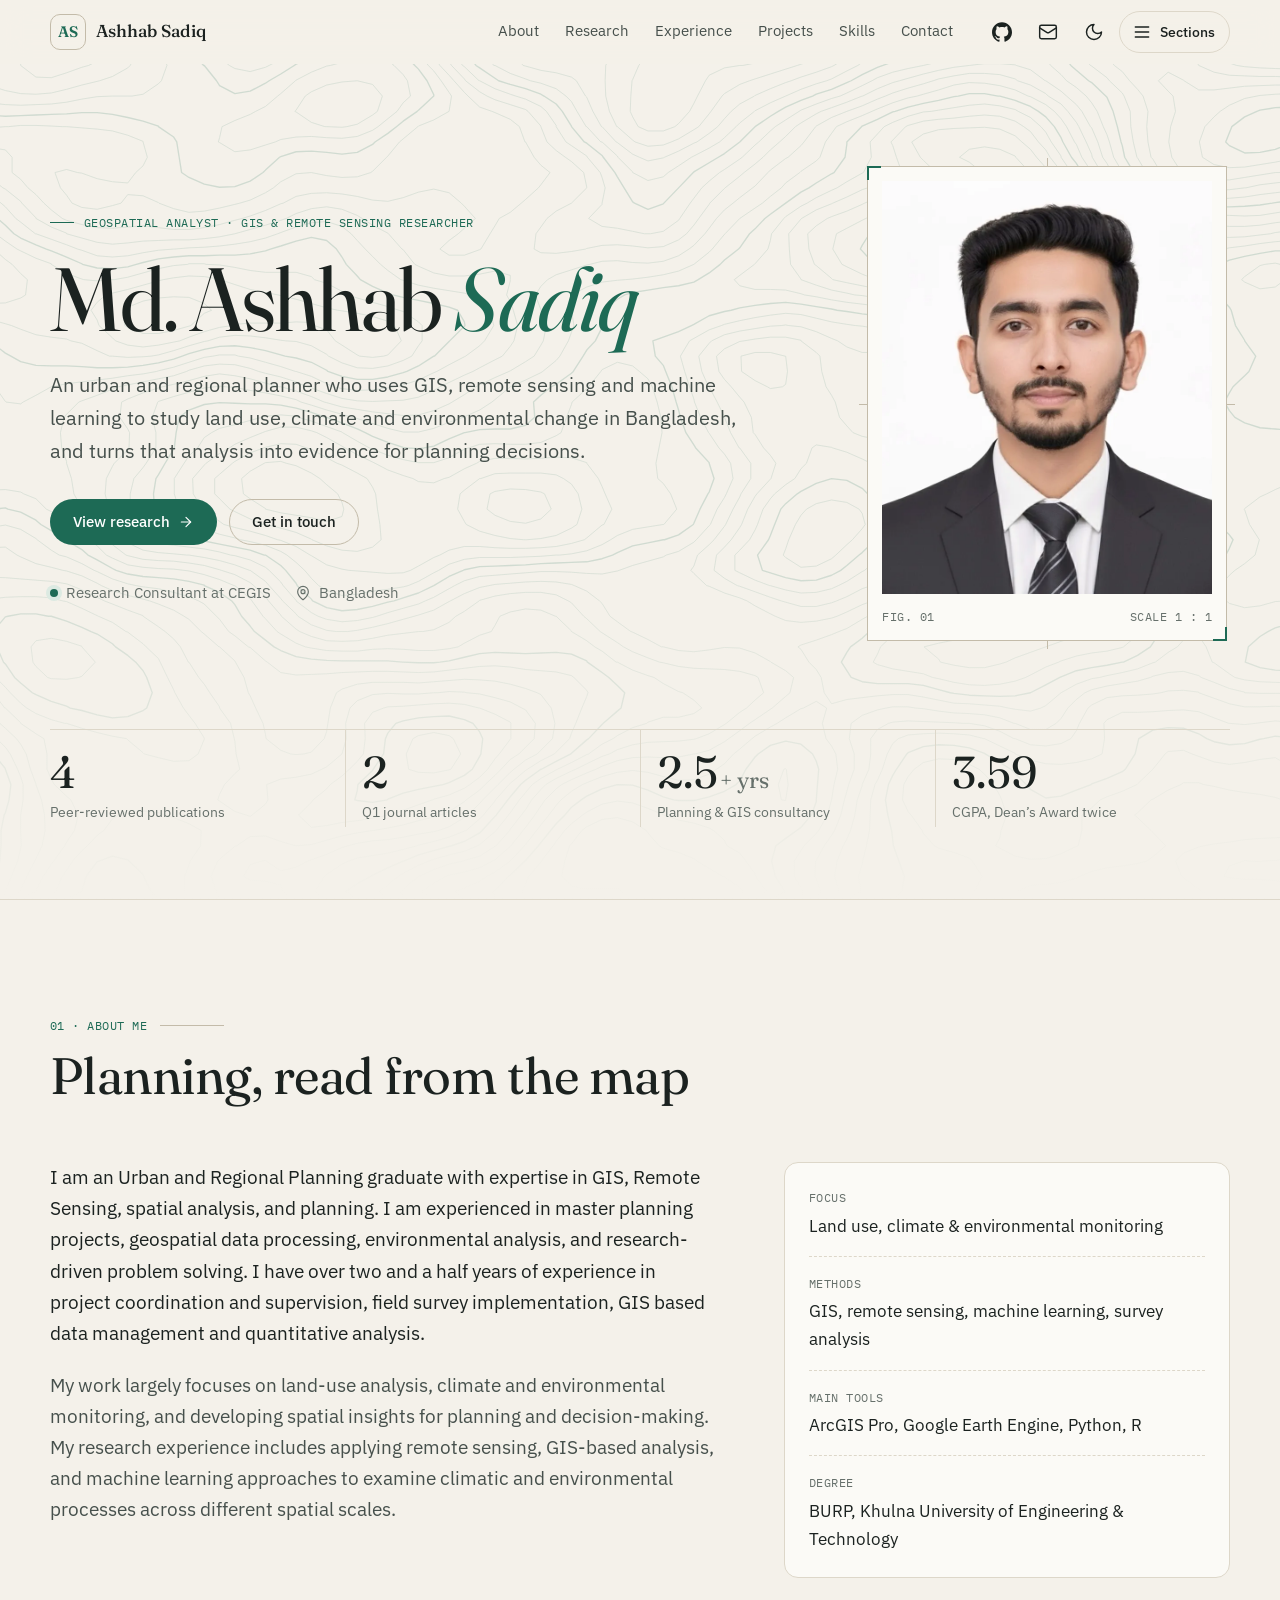
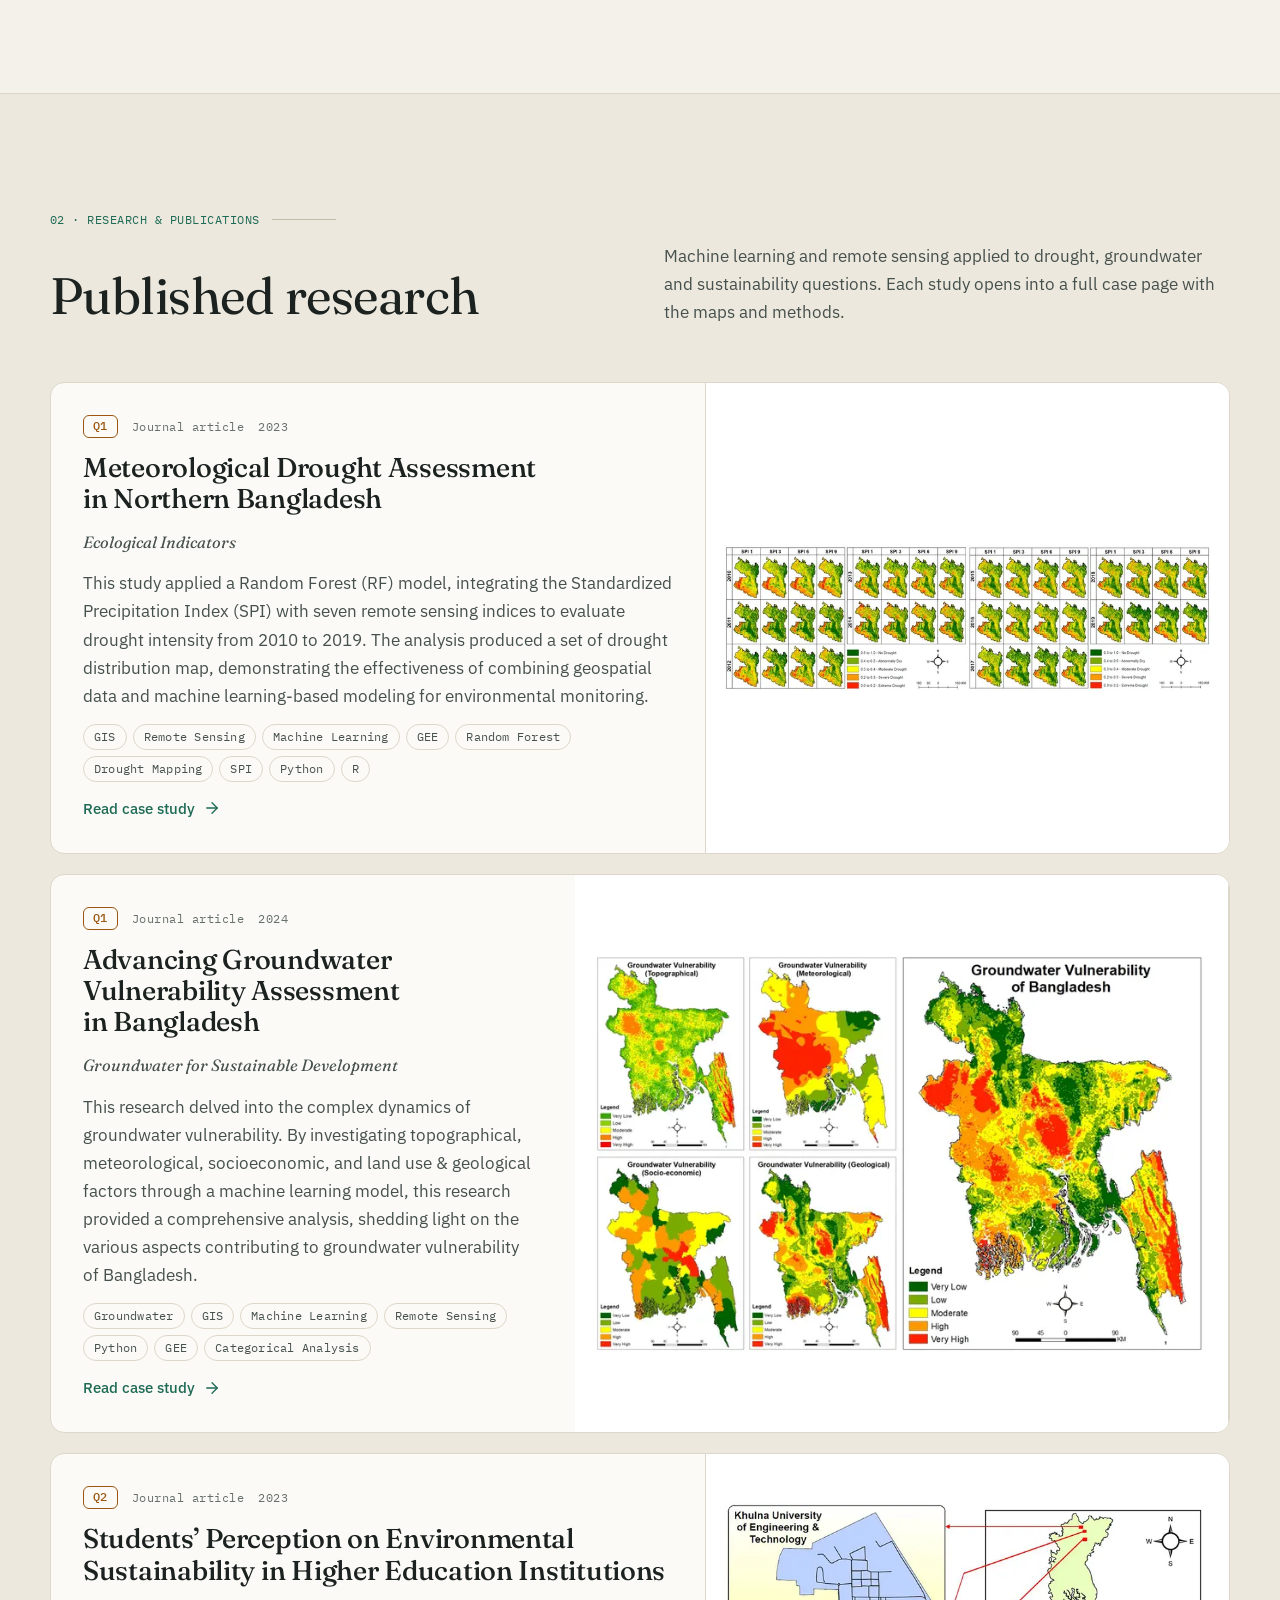
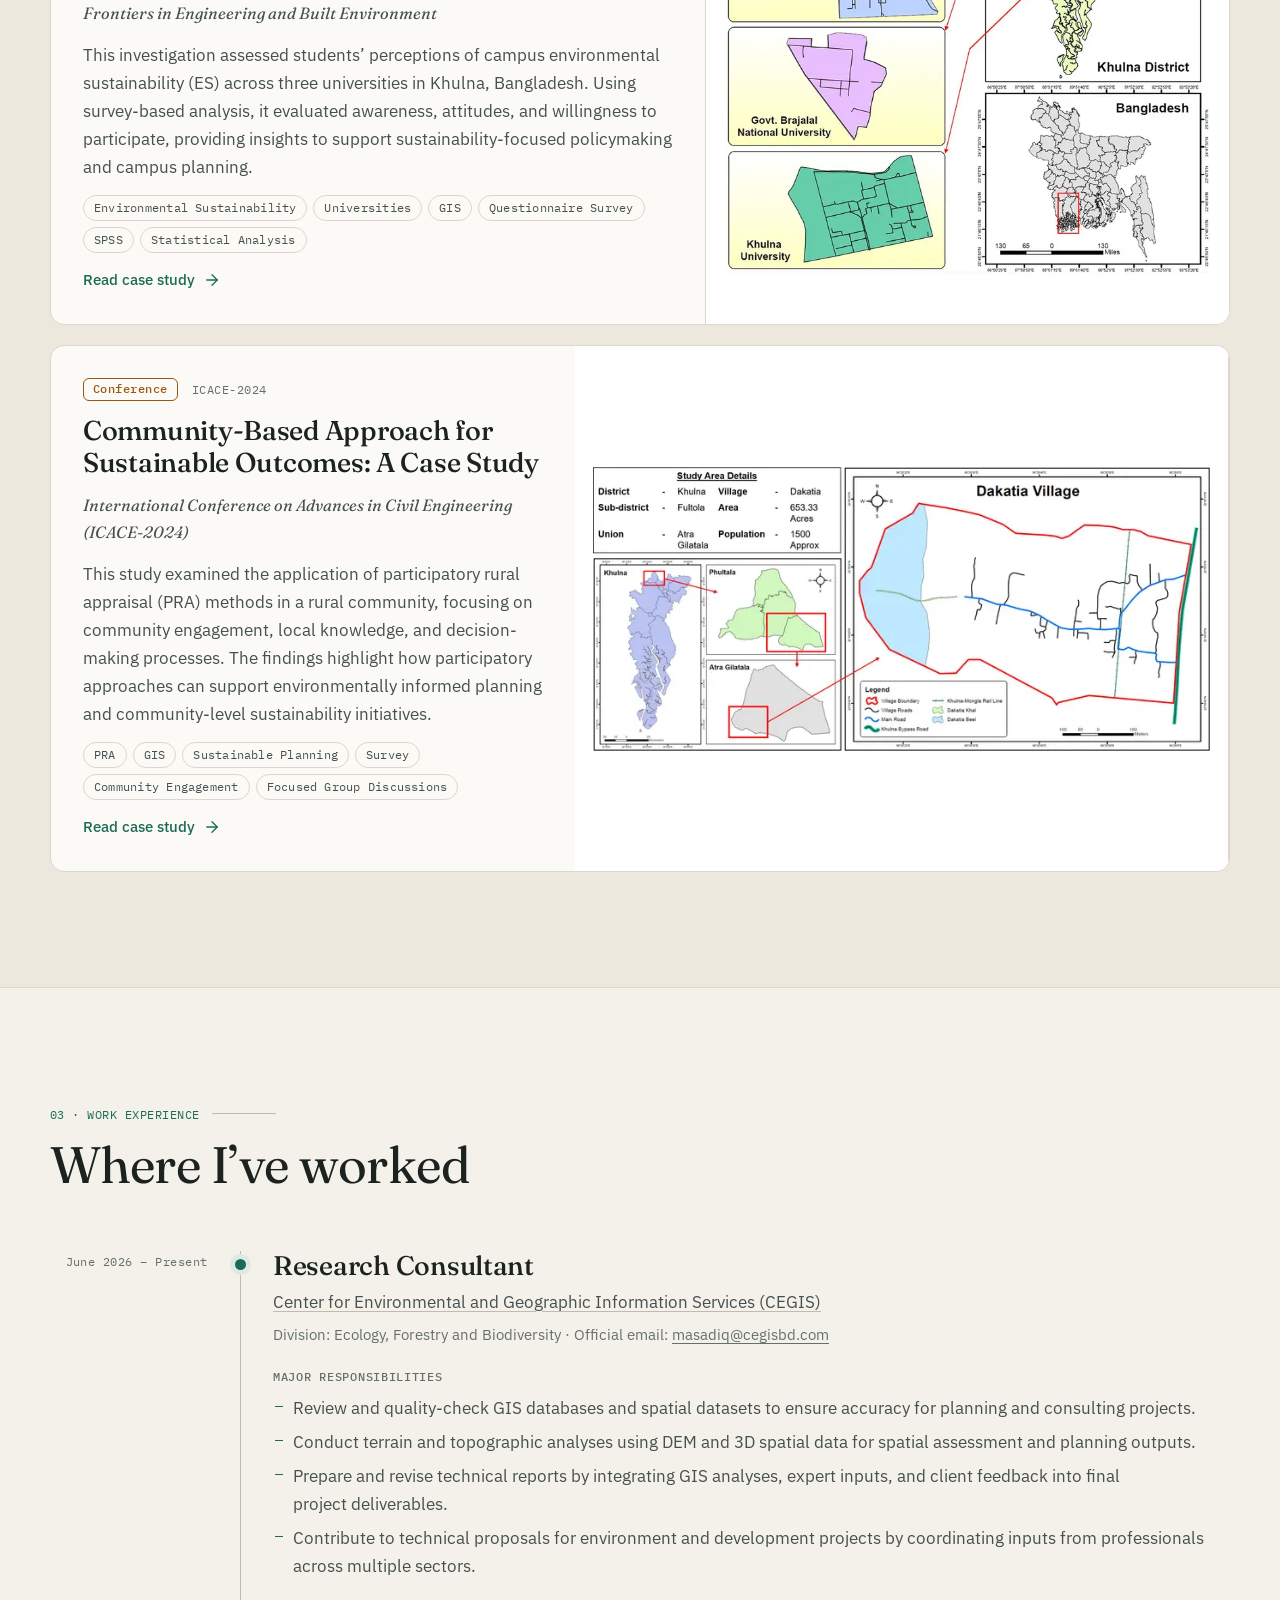
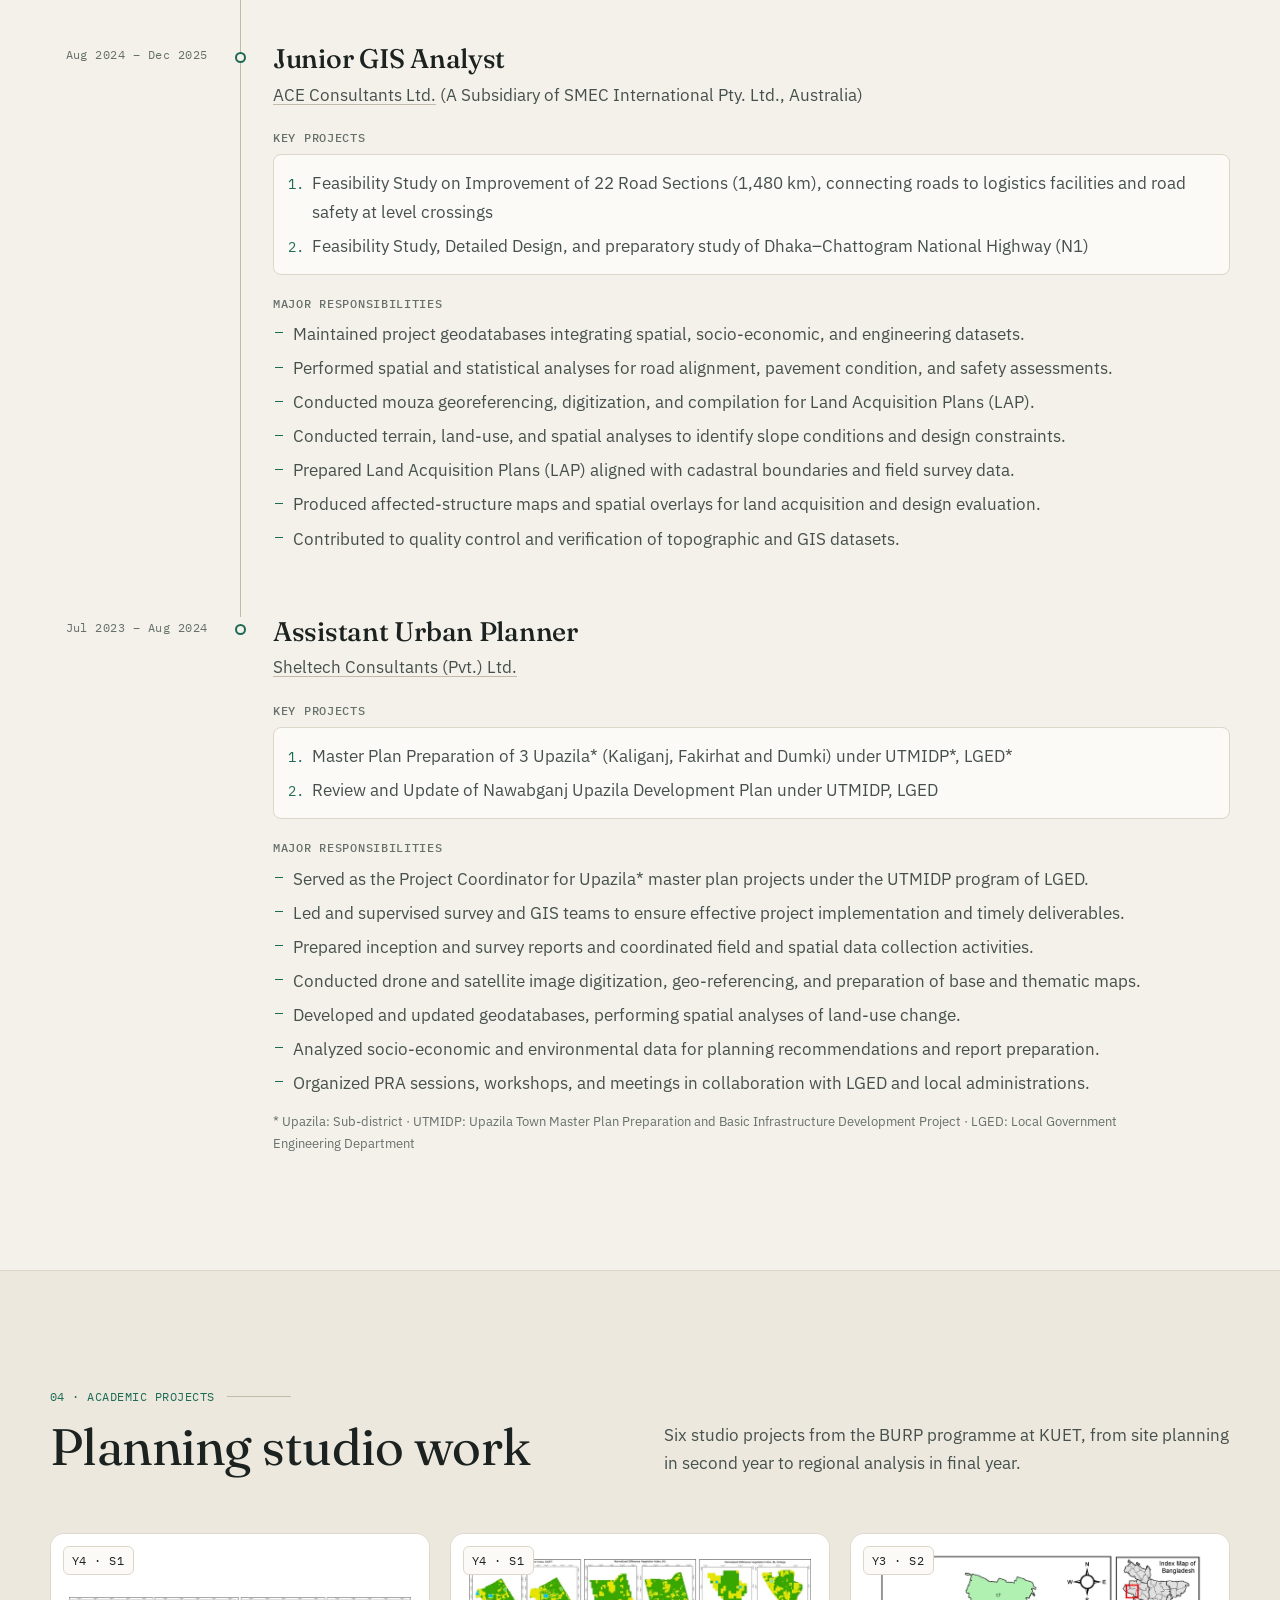
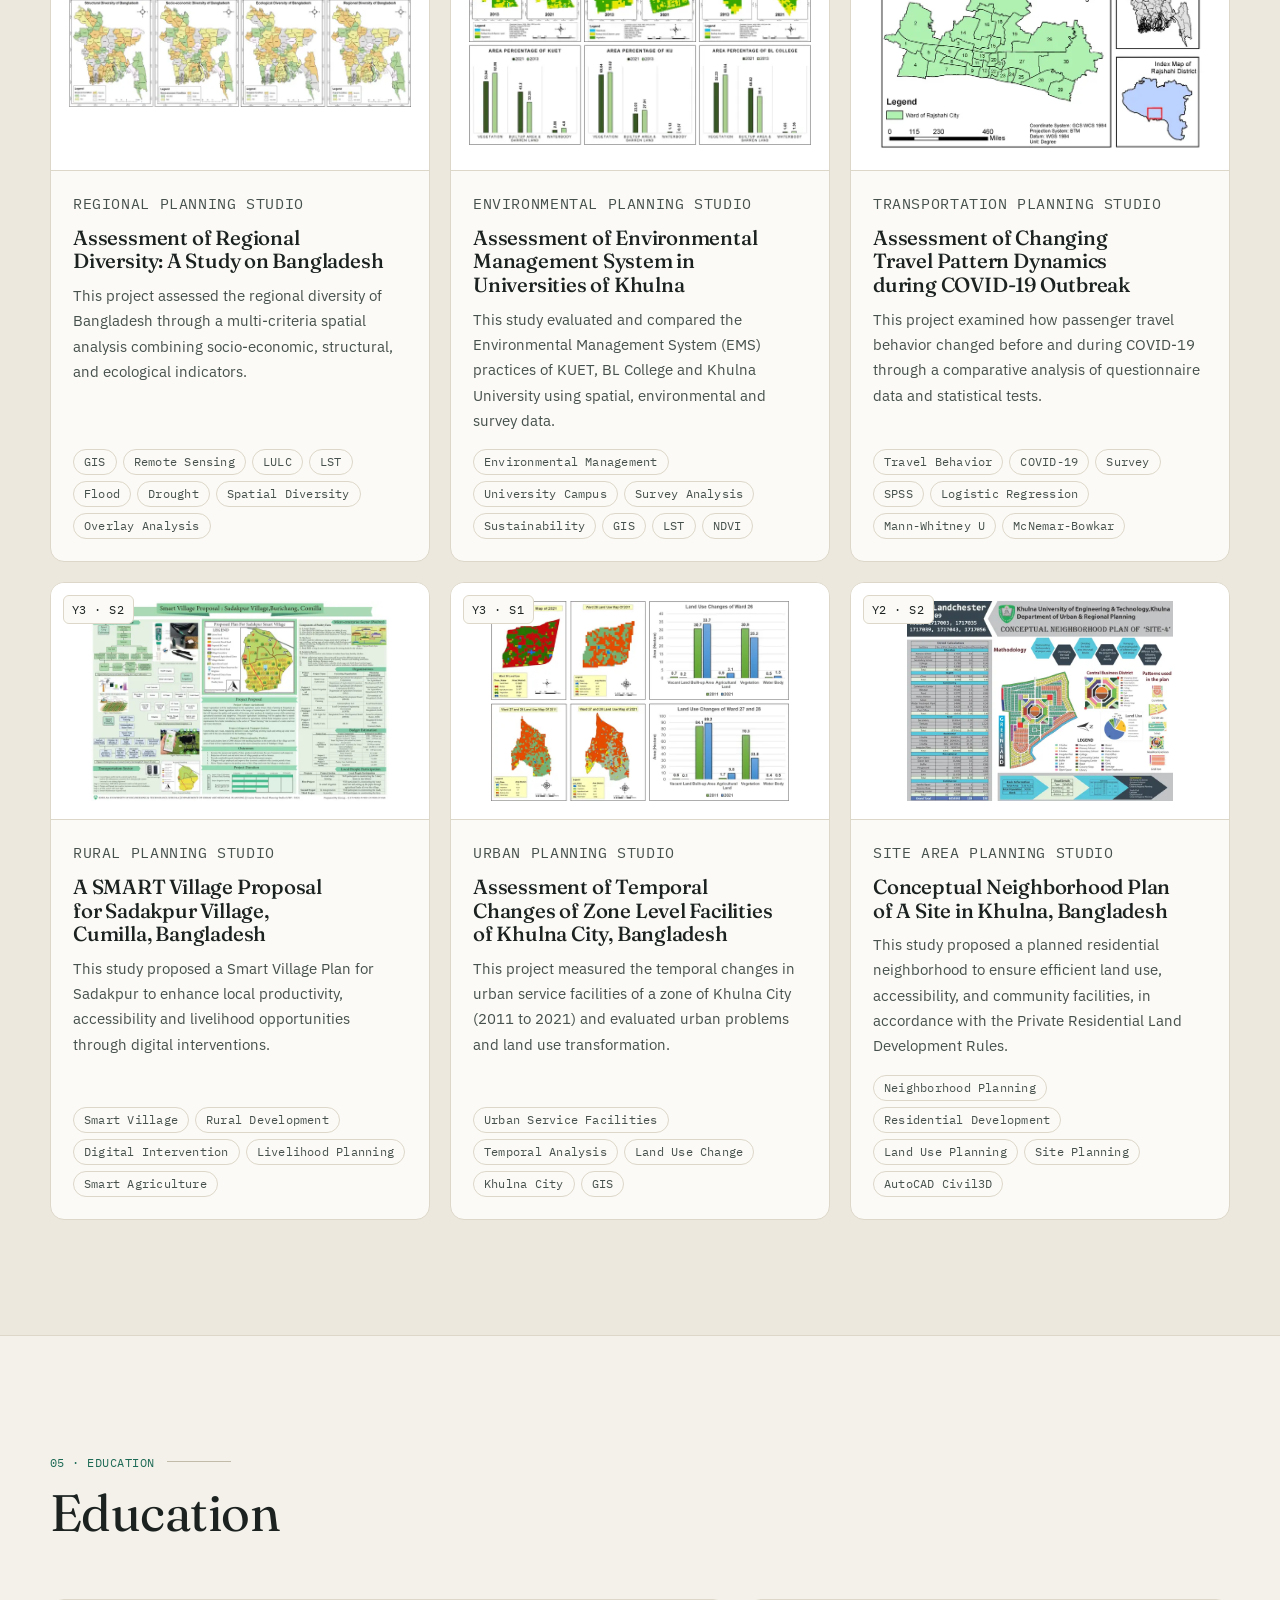
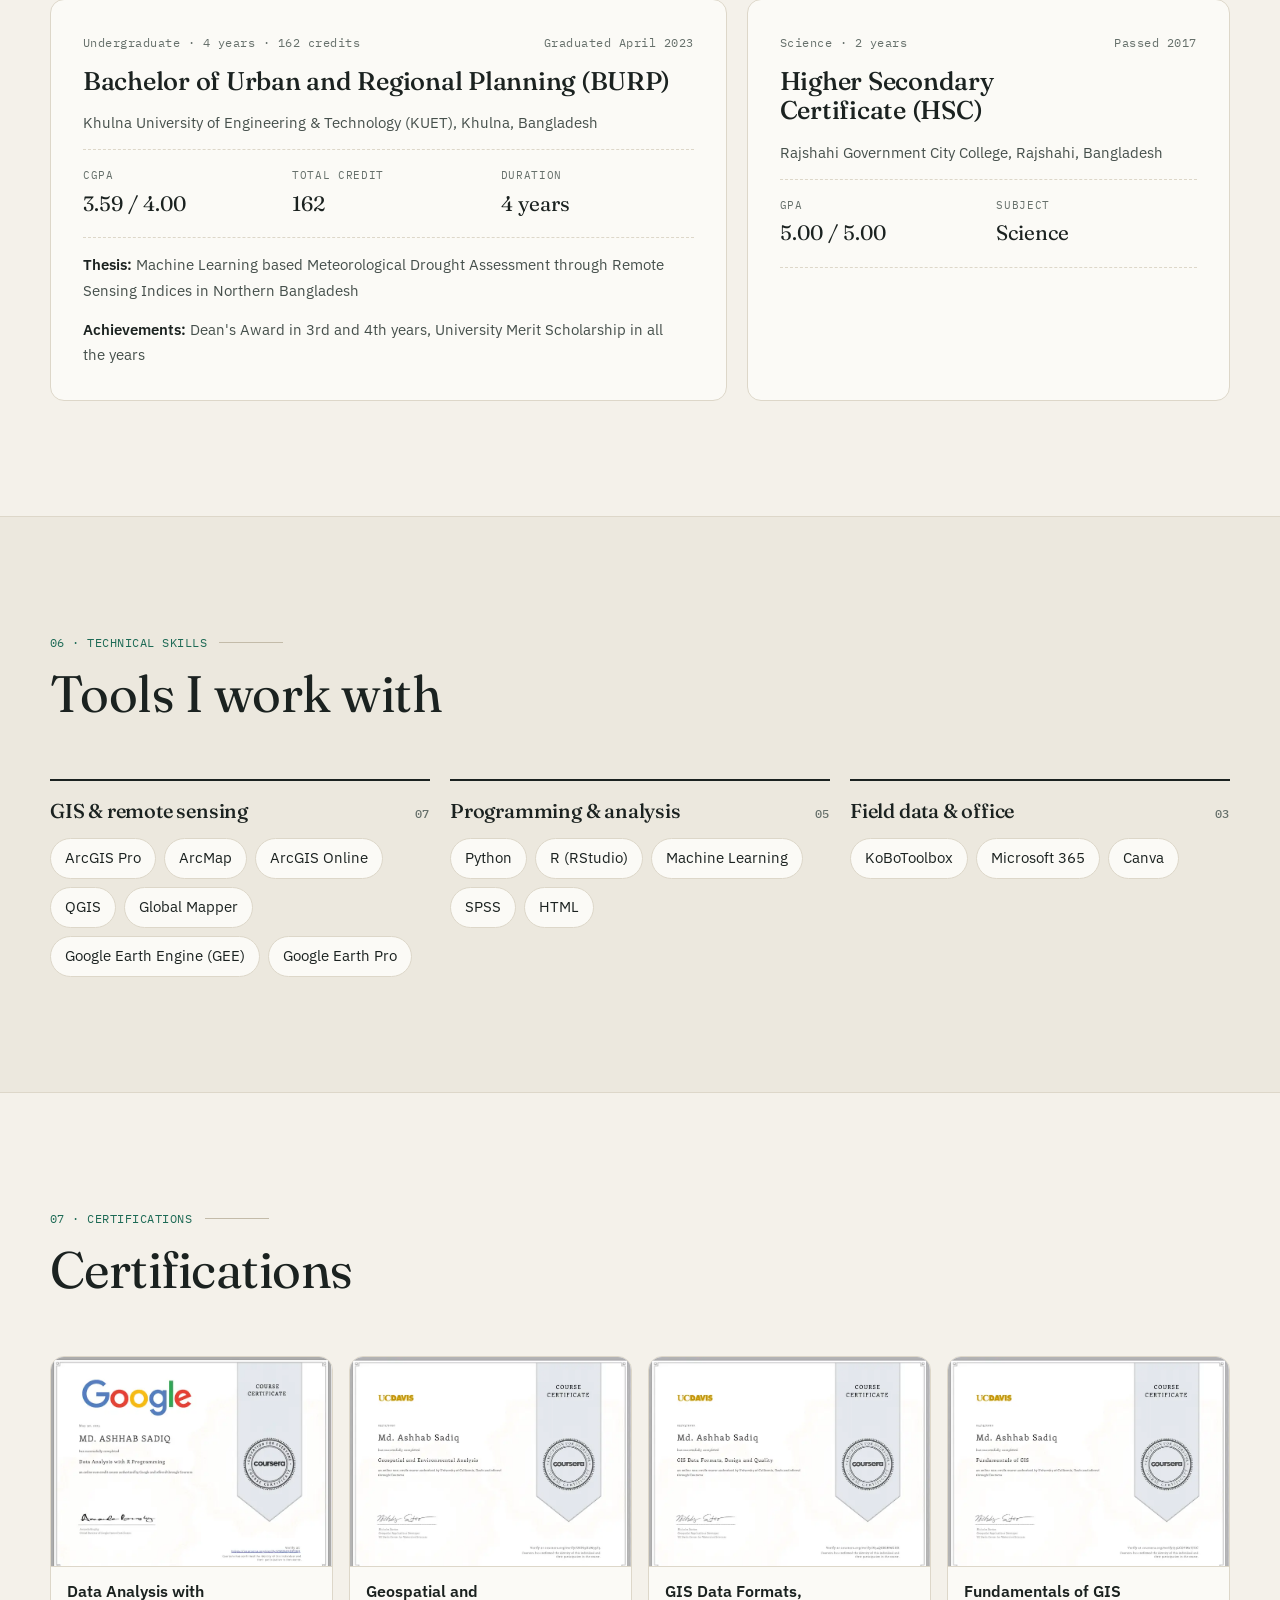
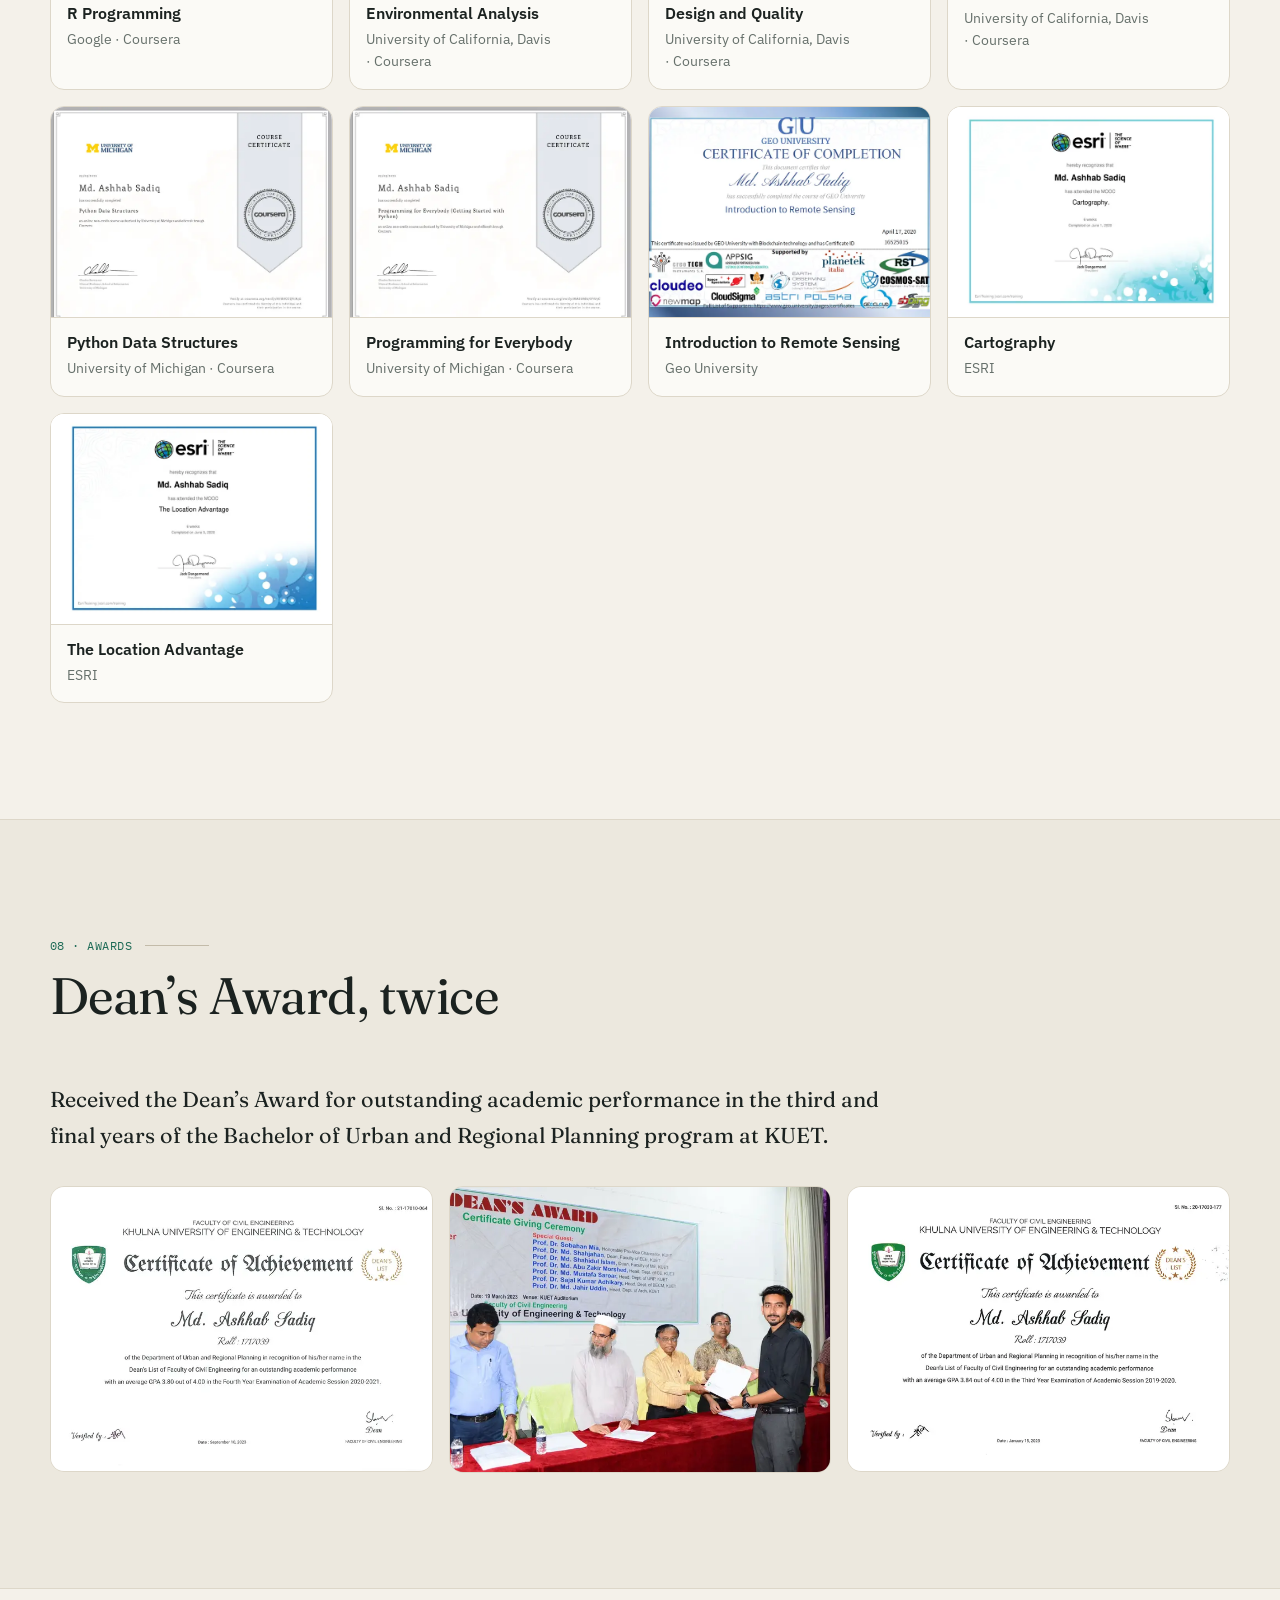
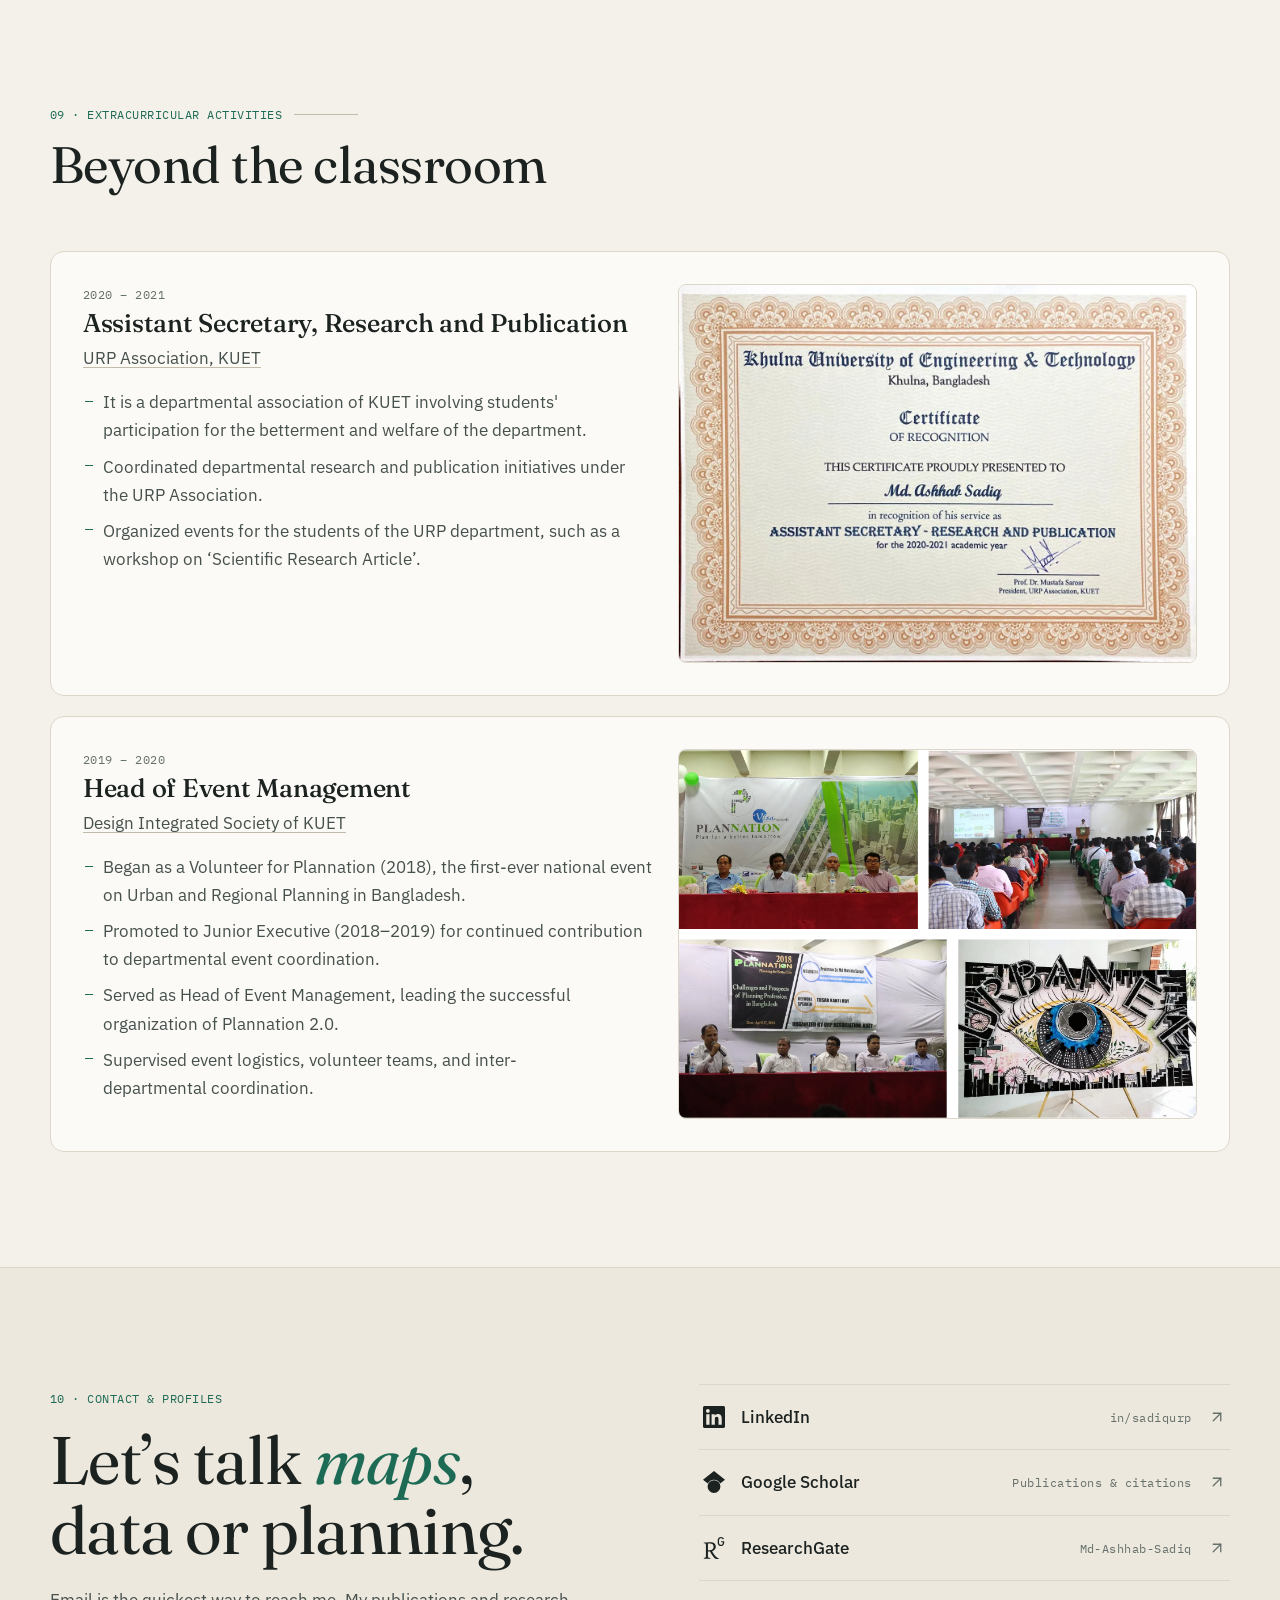
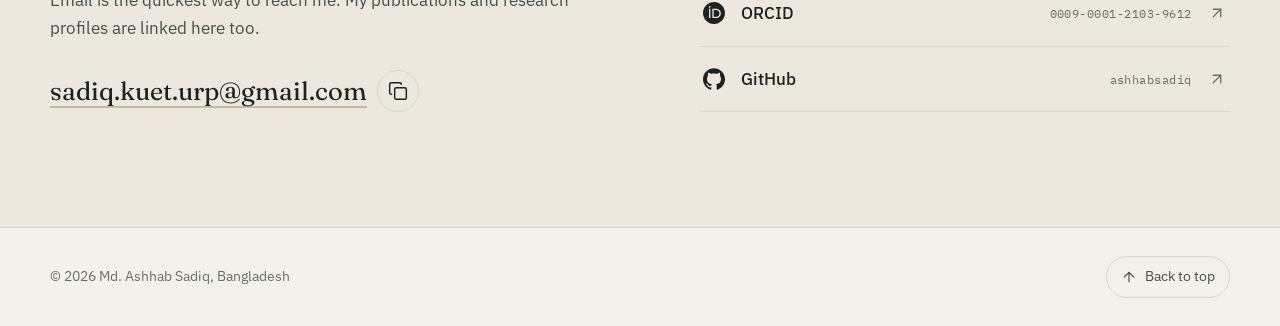
==== commit ac80cdbc: "Redesign portfolio: responsive layout, unified themes, faster images - Rewrite style.css around colo" ====
--- a/index.html
+++ b/index.html
@@ -2,624 +2,573 @@
 <html lang="en">
 <head>
   <meta charset="UTF-8">
-  <meta name="viewport" content="width=device-width, initial-scale=1.0">
-  <title>Md. Ashhab Sadiq | Portfolio</title>
+  <meta name="viewport" content="width=device-width, initial-scale=1, viewport-fit=cover">
+  <title>Md. Ashhab Sadiq · Geospatial Analyst &amp; Urban Planner</title>
+  <meta name="description" content="Portfolio of Md. Ashhab Sadiq, an urban and regional planner and GIS &amp; remote sensing researcher from Bangladesh: publications, studio projects and professional work.">
+  <meta name="author" content="Md. Ashhab Sadiq">
+  <meta name="theme-color" content="#f4f1ea">
+  <link rel="canonical" href="https://ashhabsadiq.github.io/">
+  <meta property="og:type" content="website">
+  <meta property="og:title" content="Md. Ashhab Sadiq · Geospatial Analyst &amp; Urban Planner">
+  <meta property="og:description" content="GIS, remote sensing and machine learning for land use, climate and environmental planning in Bangladesh.">
+  <meta property="og:url" content="https://ashhabsadiq.github.io/">
+  <meta property="og:image" content="https://ashhabsadiq.github.io/Images/web/photo.webp">
+  <link rel="icon" href="Images/Icon.ico">
+  <script>(function(){var d=document.documentElement;d.classList.add('js');try{var t=localStorage.getItem('theme');if(t==='light'||t==='dark')d.setAttribute('data-theme',t);}catch(e){}})();</script>
+  <link rel="preconnect" href="https://fonts.googleapis.com">
+  <link rel="preconnect" href="https://fonts.gstatic.com" crossorigin>
+  <link rel="stylesheet" href="https://fonts.googleapis.com/css2?family=Fraunces:ital,opsz,wght@0,9..144,400..600;1,9..144,400..500&amp;family=IBM+Plex+Mono:wght@400;500&amp;family=IBM+Plex+Sans:wght@400;500;600&amp;display=swap">
   <link rel="stylesheet" href="style.css">
-  <link rel="stylesheet" href="https://cdnjs.cloudflare.com/ajax/libs/font-awesome/6.5.1/css/all.min.css">
-  <link href="https://fonts.googleapis.com/css2?family=Playfair+Display:wght@500;700&family=Inter:wght@300;400;500&display=swap" rel="stylesheet">
-  <link rel="icon" href="Images/Icon.ico" type="image/png">
+  <script src="script.js" defer></script>
 </head>
-<body> 
-
-<!-- TOP NAVBAR -->
-<header class="navbar">
-  <!-- Hamburger + "Portfolio Sections" -->
-  <div class="hamburger">
-    <input type="checkbox" id="mobile-menu-toggle">
-    <label for="mobile-menu-toggle" class="hamburger-label">
-      <span></span>
-      <span></span>
-      <span></span>
-    </label>
-    <span class="hamburger-text">Portfolio Sections</span>
-
-    <!-- Beautiful Side Panel -->
-    <nav class="mobile-menu">
-      <!-- Close button -->
-      <div class="menu-close">
-        <i class="fas fa-times"></i>
-      </div>
-      <a href="#about" class="menu-link">ABOUT ME</a>
-      <a href="#education" class="menu-link">EDUCATION</a>
-      <a href="#research" class="menu-link">RESEARCH & PUBLICATIONS</a>
-      <a href="#projects" class="menu-link">ACADEMIC PROJECTS</a>
-      <a href="#experience" class="menu-link">WORK EXPERIENCES</a>
-      <a href="#skills" class="menu-link">TECHNICAL SKILLS</a>
-      <a href="#certifications" class="menu-link">CERTIFICATIONS</a>
-      <a href="#awards" class="menu-link">AWARDS</a>
-      <a href="#extracurricular" class="menu-link">EXTRACURRICULARS</a>
-      <a href="#contact" class="menu-link">CONTACT & PROFILES</a>
+<body>
+<a class="skip-link" href="#main">Skip to content</a>
+
+<!-- ============ HEADER ============ -->
+<header class="site-header">
+  <div class="container header-inner">
+    <a class="brand" href="#top" aria-label="Md. Ashhab Sadiq, back to top">
+      <span class="brand-mark" aria-hidden="true">AS</span>
+      <span class="brand-name">Ashhab Sadiq</span>
+    </a>
+    <nav class="nav-desktop" aria-label="Primary">
+      <a href="#about">About</a>
+      <a href="#research">Research</a>
+      <a href="#experience">Experience</a>
+      <a href="#projects">Projects</a>
+      <a href="#skills">Skills</a>
+      <a href="#contact">Contact</a>
     </nav>
-  </div>
-
-  <div class="social-icons">
-    <a href="https://github.com/ashhabsadiq" target="_blank" title="GitHub"><i class="fab fa-github"></i></a>
-    <a href="mailto:sadiq.kuet.urp@gmail.com" title="Email"><i class="fas fa-envelope"></i></a>
-    <button id="theme-toggle" class="theme-btn" title="Toggle Light/Dark Mode">
-      <i class="fas fa-sun"></i>
-    </button>
+    <div class="header-actions">
+      <a class="icon-btn hide-xs" href="https://github.com/ashhabsadiq" target="_blank" rel="noopener" aria-label="GitHub" title="GitHub"><svg class="icon" aria-hidden="true"><use href="icons.svg#github"/></svg></a>
+      <a class="icon-btn hide-xs" href="mailto:sadiq.kuet.urp@gmail.com" aria-label="Email" title="Email"><svg class="icon" aria-hidden="true"><use href="icons.svg#mail"/></svg></a>
+      <button class="icon-btn theme-toggle" type="button" aria-label="Toggle colour theme" title="Light / dark">
+        <svg class="icon icon-moon" aria-hidden="true"><use href="icons.svg#moon"/></svg>
+        <svg class="icon icon-sun" aria-hidden="true"><use href="icons.svg#sun"/></svg>
+      </button>
+      <button class="icon-btn menu-btn" type="button" data-drawer-open aria-controls="drawer" aria-expanded="false">
+        <svg class="icon" aria-hidden="true"><use href="icons.svg#menu"/></svg><span>Sections</span>
+      </button>
+    </div>
   </div>
 </header>
 
-<!-- HERO -->
-<section class="hero">
-  <div class="container">
-    <h1>Md. Ashhab Sadiq</h1>
-    <p>Geospatial Analyst | GIS & Remote Sensing Researcher</p>
-    <p>WELCOME TO MY PORTFOLIO</p>
-    <div class="buttons">
-      <a href="#contact" class="btn">Get in Touch</a>
-      <a href="#research" class="btn-outline">View Research</a>
-    </div>
-   <!-- <div class="cv-button-wrapper">
-      <a href="CV_Md. Ashhab Sadiq.pdf" class="btn-cv" target="_blank">View / Download CV</a>
-    </div> -->
-  </div>
-  <div class="section-divider"></div>
-</section>
-
-<!-- ABOUT ME -->
+<aside id="drawer" class="drawer" aria-label="All sections" aria-hidden="true">
+  <div class="drawer-head">
+    <span class="mono">Sections</span>
+    <button class="icon-btn" type="button" data-drawer-close aria-label="Close menu"><svg class="icon" aria-hidden="true"><use href="icons.svg#close"/></svg></button>
+  </div>
+  <nav class="drawer-nav" aria-label="Sections">
+    <ol>
+      <li><a href="#about">About me</a></li>
+      <li><a href="#research">Research &amp; publications</a></li>
+      <li><a href="#experience">Work experience</a></li>
+      <li><a href="#projects">Academic projects</a></li>
+      <li><a href="#education">Education</a></li>
+      <li><a href="#skills">Technical skills</a></li>
+      <li><a href="#certifications">Certifications</a></li>
+      <li><a href="#awards">Awards</a></li>
+      <li><a href="#extracurricular">Extracurricular</a></li>
+      <li><a href="#contact">Contact &amp; profiles</a></li>
+    </ol>
+  </nav>
+  <div class="drawer-foot">
+    <a class="icon-btn" href="https://github.com/ashhabsadiq" target="_blank" rel="noopener" aria-label="GitHub"><svg class="icon" aria-hidden="true"><use href="icons.svg#github"/></svg></a>
+    <a class="icon-btn" href="https://www.linkedin.com/in/sadiqurp" target="_blank" rel="noopener" aria-label="LinkedIn"><svg class="icon" aria-hidden="true"><use href="icons.svg#linkedin"/></svg></a>
+    <a class="icon-btn" href="https://scholar.google.com/citations?user=yBWItBoAAAAJ&amp;hl=en" target="_blank" rel="noopener" aria-label="Google Scholar"><svg class="icon" aria-hidden="true"><use href="icons.svg#scholar"/></svg></a>
+    <a class="icon-btn" href="https://www.researchgate.net/profile/Md-Ashhab-Sadiq" target="_blank" rel="noopener" aria-label="ResearchGate"><svg class="icon" aria-hidden="true"><use href="icons.svg#researchgate"/></svg></a>
+    <a class="icon-btn" href="https://orcid.org/0009-0001-2103-9612" target="_blank" rel="noopener" aria-label="ORCID"><svg class="icon" aria-hidden="true"><use href="icons.svg#orcid"/></svg></a>
+    <a class="icon-btn" href="mailto:sadiq.kuet.urp@gmail.com" aria-label="Email"><svg class="icon" aria-hidden="true"><use href="icons.svg#mail"/></svg></a>
+  </div>
+</aside>
+<div class="drawer-backdrop" aria-hidden="true"></div>
+
+<main id="main">
+
+<!-- ============ HERO ============ -->
+<section class="hero" id="top">
+  <div class="hero-bg" aria-hidden="true"></div>
+  <div class="container">
+    <div class="hero-grid">
+      <div class="hero-copy">
+        <p class="eyebrow mono">Geospatial Analyst · GIS &amp; Remote Sensing Researcher</p>
+        <h1>Md. Ashhab <em>Sadiq</em></h1>
+        <p class="lede">An urban and regional planner who uses GIS, remote sensing and machine learning to study land use, climate and environmental change in Bangladesh, and turns that analysis into evidence for planning decisions.</p>
+        <div class="hero-actions">
+          <a class="btn btn-primary" href="#research">View research <svg class="icon icon-right" aria-hidden="true"><use href="icons.svg#arrow-right"/></svg></a>
+          <a class="btn btn-ghost" href="#contact">Get in touch</a>
+          <!-- <a class="btn btn-ghost" href="CV_Md. Ashhab Sadiq.pdf" target="_blank" rel="noopener">Download CV</a> -->
+        </div>
+        <div class="hero-status">
+          <span><i class="dot" aria-hidden="true"></i>Research Consultant at CEGIS</span>
+          <span><svg class="icon" aria-hidden="true"><use href="icons.svg#pin"/></svg>Bangladesh</span>
+        </div>
+      </div>
+      <div class="hero-photo-wrap">
+        <figure class="map-frame">
+          <span class="tick tick-t" aria-hidden="true"></span><span class="tick tick-b" aria-hidden="true"></span>
+          <span class="tick tick-l" aria-hidden="true"></span><span class="tick tick-r" aria-hidden="true"></span>
+          <img width="742" height="927" src="Images/web/photo.webp" alt="Portrait of Md. Ashhab Sadiq" fetchpriority="high">
+          <figcaption class="mono"><span>FIG. 01</span><span>SCALE 1 : 1</span></figcaption>
+        </figure>
+      </div>
+    </div>
+
+    <dl class="stats">
+      <div class="stat"><dt class="sr-only">Publications</dt><dd class="stat-value">4</dd><dd class="stat-label">Peer-reviewed publications</dd></div>
+      <div class="stat"><dt class="sr-only">Q1 journals</dt><dd class="stat-value">2</dd><dd class="stat-label">Q1 journal articles</dd></div>
+      <div class="stat"><dt class="sr-only">Experience</dt><dd class="stat-value">2.5<small>+ yrs</small></dd><dd class="stat-label">Planning &amp; GIS consultancy</dd></div>
+      <div class="stat"><dt class="sr-only">CGPA</dt><dd class="stat-value">3.59</dd><dd class="stat-label">CGPA, Dean’s Award twice</dd></div>
+    </dl>
+  </div>
+</section>
+
+<!-- ============ ABOUT ============ -->
 <section id="about" class="section">
   <div class="container">
-    <div class="about-wrapper">
-      <div class="about-text">
-        <h2><i class="fas fa-user-circle"></i> ABOUT ME</h2>
-        <p>I am an Urban and Regional Planning graduate with expertise in GIS, Remote Sensing, spatial analysis, and planning.
-          I am experienced in master planning projects, geospatial data processing, environmental analysis, and research-driven problem solving.
-          I have over two and a half years of experience in project coordination and supervision, field survey implementation, GIS based data management and  quantitative analysis.</p>
-        <p>My work largely focuses on land-use analysis, climate and environmental monitoring, and developing spatial insights for planning
-          and decision-making. My research experience includes applying remote sensing, GIS-based analysis, and machine learning
-          approaches to examine climatic and environmental processes across different spatial scales.</p>
-      </div>
-      <div class="about-img">
-        <img src="Images/Photo.JPG" alt="Md. Ashhab Sadiq">
-      </div>
-    </div>
-  </div>
-  <div class="section-divider"></div>
-</section>
-  
-<!-- EDUCATION -->
+    <header class="section-head reveal">
+      <p class="mono">01 · About me</p>
+      <h2>Planning, read from the map</h2>
+    </header>
+    <div class="about-grid">
+      <div class="about-text reveal">
+        <p>I am an Urban and Regional Planning graduate with expertise in GIS, Remote Sensing, spatial analysis, and planning. I am experienced in master planning projects, geospatial data processing, environmental analysis, and research-driven problem solving. I have over two and a half years of experience in project coordination and supervision, field survey implementation, GIS based data management and quantitative analysis.</p>
+        <p>My work largely focuses on land-use analysis, climate and environmental monitoring, and developing spatial insights for planning and decision-making. My research experience includes applying remote sensing, GIS-based analysis, and machine learning approaches to examine climatic and environmental processes across different spatial scales.</p>
+      </div>
+      <dl class="fact-sheet reveal">
+        <div><dt class="mono">Focus</dt><dd>Land use, climate &amp; environmental monitoring</dd></div>
+        <div><dt class="mono">Methods</dt><dd>GIS, remote sensing, machine learning, survey analysis</dd></div>
+        <div><dt class="mono">Main tools</dt><dd>ArcGIS Pro, Google Earth Engine, Python, R</dd></div>
+        <div><dt class="mono">Degree</dt><dd>BURP, Khulna University of Engineering &amp; Technology</dd></div>
+      </dl>
+    </div>
+  </div>
+</section>
+
+<!-- ============ RESEARCH ============ -->
+<section id="research" class="section section-alt">
+  <div class="container">
+    <header class="section-head split-head reveal">
+      <p class="mono">02 · Research &amp; publications</p>
+      <h2>Published research</h2>
+      <p>Machine learning and remote sensing applied to drought, groundwater and sustainability questions. Each study opens into a full case page with the maps and methods.</p>
+    </header>
+
+    <div class="pub-list">
+      <article id="research-drought" class="pub reveal">
+        <div class="pub-body">
+          <div class="pub-meta mono"><span class="badge">Q1</span><span>Journal article</span><span>2023</span></div>
+          <h3><a href="research-drought.html">Meteorological Drought Assessment in Northern Bangladesh</a></h3>
+          <p class="pub-venue">Ecological Indicators</p>
+          <p>This study applied a Random Forest (RF) model, integrating the Standardized Precipitation Index (SPI) with seven remote sensing indices to evaluate drought intensity from 2010 to 2019. The analysis produced a set of drought distribution map, demonstrating the effectiveness of combining geospatial data and machine learning-based modeling for environmental monitoring.</p>
+          <ul class="tags" aria-label="Keywords">
+            <li>GIS</li><li>Remote Sensing</li><li>Machine Learning</li><li>GEE</li><li>Random Forest</li><li>Drought Mapping</li><li>SPI</li><li>Python</li><li>R</li>
+          </ul>
+          <span class="read-more" aria-hidden="true">Read case study <svg class="icon"><use href="icons.svg#arrow-right"/></svg></span>
+        </div>
+        <div class="pub-thumb"><img width="720" height="216" src="Images/thumb/drought-finalmap.webp" alt="" loading="lazy" decoding="async"></div>
+      </article>
+
+      <article id="research-groundwater" class="pub reveal">
+        <div class="pub-body">
+          <div class="pub-meta mono"><span class="badge">Q1</span><span>Journal article</span><span>2024</span></div>
+          <h3><a href="research-groundwater.html">Advancing Groundwater Vulnerability Assessment in Bangladesh</a></h3>
+          <p class="pub-venue">Groundwater for Sustainable Development</p>
+          <p>This research delved into the complex dynamics of groundwater vulnerability. By investigating topographical, meteorological, socioeconomic, and land use &amp; geological factors through a machine learning model, this research provided a comprehensive analysis, shedding light on the various aspects contributing to groundwater vulnerability of Bangladesh.</p>
+          <ul class="tags" aria-label="Keywords">
+            <li>Groundwater</li><li>GIS</li><li>Machine Learning</li><li>Remote Sensing</li><li>Python</li><li>GEE</li><li>Categorical Analysis</li>
+          </ul>
+          <span class="read-more" aria-hidden="true">Read case study <svg class="icon"><use href="icons.svg#arrow-right"/></svg></span>
+        </div>
+        <div class="pub-thumb"><img width="720" height="467" src="Images/thumb/gwv-finalmap.webp" alt="" loading="lazy" decoding="async"></div>
+      </article>
+
+      <article id="research-environment" class="pub reveal">
+        <div class="pub-body">
+          <div class="pub-meta mono"><span class="badge">Q2</span><span>Journal article</span><span>2023</span></div>
+          <h3><a href="research-environment.html">Students’ Perception on Environmental Sustainability in Higher Education Institutions</a></h3>
+          <p class="pub-venue">Frontiers in Engineering and Built Environment</p>
+          <p>This investigation assessed students’ perceptions of campus environmental sustainability (ES) across three universities in Khulna, Bangladesh. Using survey-based analysis, it evaluated awareness, attitudes, and willingness to participate, providing insights to support sustainability-focused policymaking and campus planning.</p>
+          <ul class="tags" aria-label="Keywords">
+            <li>Environmental Sustainability</li><li>Universities</li><li>GIS</li><li>Questionnaire Survey</li><li>SPSS</li><li>Statistical Analysis</li>
+          </ul>
+          <span class="read-more" aria-hidden="true">Read case study <svg class="icon"><use href="icons.svg#arrow-right"/></svg></span>
+        </div>
+        <div class="pub-thumb"><img width="720" height="553" src="Images/thumb/env-studyarea.webp" alt="" loading="lazy" decoding="async"></div>
+      </article>
+
+      <article id="research-community" class="pub reveal">
+        <div class="pub-body">
+          <div class="pub-meta mono"><span class="badge">Conference</span><span>ICACE-2024</span></div>
+          <h3><a href="research-community.html">Community-Based Approach for Sustainable Outcomes: A Case Study</a></h3>
+          <p class="pub-venue">International Conference on Advances in Civil Engineering (ICACE-2024)</p>
+          <p>This study examined the application of participatory rural appraisal (PRA) methods in a rural community, focusing on community engagement, local knowledge, and decision-making processes. The findings highlight how participatory approaches can support environmentally informed planning and community-level sustainability initiatives.</p>
+          <ul class="tags" aria-label="Keywords">
+            <li>PRA</li><li>GIS</li><li>Sustainable Planning</li><li>Survey</li><li>Community Engagement</li><li>Focused Group Discussions</li>
+          </ul>
+          <span class="read-more" aria-hidden="true">Read case study <svg class="icon"><use href="icons.svg#arrow-right"/></svg></span>
+        </div>
+        <div class="pub-thumb"><img width="720" height="331" src="Images/thumb/pra-studyarea.webp" alt="" loading="lazy" decoding="async"></div>
+      </article>
+    </div>
+  </div>
+</section>
+
+<!-- ============ EXPERIENCE ============ -->
+<section id="experience" class="section">
+  <div class="container">
+    <header class="section-head reveal">
+      <p class="mono">03 · Work experience</p>
+      <h2>Where I’ve worked</h2>
+    </header>
+
+    <ol class="timeline">
+      <li class="role is-current reveal">
+        <p class="role-when mono">June 2026 – Present</p>
+        <div class="role-body">
+          <h3>Research Consultant</h3>
+          <span class="role-org"><a href="https://www.cegisbd.com/" target="_blank" rel="noopener">Center for Environmental and Geographic Information Services (CEGIS)</a></span>
+          <span class="role-sub">Division: Ecology, Forestry and Biodiversity · Official email: <a href="mailto:masadiq@cegisbd.com">masadiq@cegisbd.com</a></span>
+          <h4>Major responsibilities</h4>
+          <ul>
+            <li>Review and quality-check GIS databases and spatial datasets to ensure accuracy for planning and consulting projects.</li>
+            <li>Conduct terrain and topographic analyses using DEM and 3D spatial data for spatial assessment and planning outputs.</li>
+            <li>Prepare and revise technical reports by integrating GIS analyses, expert inputs, and client feedback into final project deliverables.</li>
+            <li>Contribute to technical proposals for environment and development projects by coordinating inputs from professionals across multiple sectors.</li>
+          </ul>
+        </div>
+      </li>
+
+      <li class="role reveal">
+        <p class="role-when mono">Aug 2024 – Dec 2025</p>
+        <div class="role-body">
+          <h3>Junior GIS Analyst</h3>
+          <span class="role-org"><a href="https://www.acebd.com/" target="_blank" rel="noopener">ACE Consultants Ltd.</a> (A Subsidiary of SMEC International Pty. Ltd., Australia)</span>
+          <h4>Key projects</h4>
+          <ol class="projects-box">
+            <li>Feasibility Study on Improvement of 22 Road Sections (1,480 km), connecting roads to logistics facilities and road safety at level crossings</li>
+            <li>Feasibility Study, Detailed Design, and preparatory study of Dhaka–Chattogram National Highway (N1)</li>
+          </ol>
+          <h4>Major responsibilities</h4>
+          <ul>
+            <li>Maintained project geodatabases integrating spatial, socio-economic, and engineering datasets.</li>
+            <li>Performed spatial and statistical analyses for road alignment, pavement condition, and safety assessments.</li>
+            <li>Conducted mouza georeferencing, digitization, and compilation for Land Acquisition Plans (LAP).</li>
+            <li>Conducted terrain, land-use, and spatial analyses to identify slope conditions and design constraints.</li>
+            <li>Prepared Land Acquisition Plans (LAP) aligned with cadastral boundaries and field survey data.</li>
+            <li>Produced affected-structure maps and spatial overlays for land acquisition and design evaluation.</li>
+            <li>Contributed to quality control and verification of topographic and GIS datasets.</li>
+          </ul>
+        </div>
+      </li>
+
+      <li class="role reveal">
+        <p class="role-when mono">Jul 2023 – Aug 2024</p>
+        <div class="role-body">
+          <h3>Assistant Urban Planner</h3>
+          <span class="role-org"><a href="https://www.scplbd.com/" target="_blank" rel="noopener">Sheltech Consultants (Pvt.) Ltd.</a></span>
+          <h4>Key projects</h4>
+          <ol class="projects-box">
+            <li>Master Plan Preparation of 3 Upazila* (Kaliganj, Fakirhat and Dumki) under UTMIDP*, LGED*</li>
+            <li>Review and Update of Nawabganj Upazila Development Plan under UTMIDP, LGED</li>
+          </ol>
+          <h4>Major responsibilities</h4>
+          <ul>
+            <li>Served as the Project Coordinator for Upazila* master plan projects under the UTMIDP program of LGED.</li>
+            <li>Led and supervised survey and GIS teams to ensure effective project implementation and timely deliverables.</li>
+            <li>Prepared inception and survey reports and coordinated field and spatial data collection activities.</li>
+            <li>Conducted drone and satellite image digitization, geo-referencing, and preparation of base and thematic maps.</li>
+            <li>Developed and updated geodatabases, performing spatial analyses of land-use change.</li>
+            <li>Analyzed socio-economic and environmental data for planning recommendations and report preparation.</li>
+            <li>Organized PRA sessions, workshops, and meetings in collaboration with LGED and local administrations.</li>
+          </ul>
+          <p class="footnote">* Upazila: Sub-district · UTMIDP: Upazila Town Master Plan Preparation and Basic Infrastructure Development Project · LGED: Local Government Engineering Department</p>
+        </div>
+      </li>
+    </ol>
+  </div>
+</section>
+
+<!-- ============ PROJECTS ============ -->
+<section id="projects" class="section section-alt">
+  <div class="container">
+    <header class="section-head split-head reveal">
+      <p class="mono">04 · Academic projects</p>
+      <h2>Planning studio work</h2>
+      <p>Six studio projects from the BURP programme at KUET, from site planning in second year to regional analysis in final year.</p>
+    </header>
+
+    <div class="project-grid">
+      <article id="academic-regional" class="project reveal">
+        <div class="pub-thumb"><img width="720" height="230" src="Images/thumb/rps-finalmaps.webp" alt="" loading="lazy" decoding="async"></div>
+        <span class="project-year mono">Y4 · S1</span>
+        <div class="project-body">
+          <p class="project-course mono">Regional Planning Studio</p>
+          <h3><a href="academic-regional.html">Assessment of Regional Diversity: A Study on Bangladesh</a></h3>
+          <p>This project assessed the regional diversity of Bangladesh through a multi-criteria spatial analysis combining socio-economic, structural, and ecological indicators.</p>
+          <ul class="tags" aria-label="Keywords"><li>GIS</li><li>Remote Sensing</li><li>LULC</li><li>LST</li><li>Flood</li><li>Drought</li><li>Spatial Diversity</li><li>Overlay Analysis</li></ul>
+        </div>
+      </article>
+
+      <article id="academic-ems" class="project reveal">
+        <div class="pub-thumb"><img width="720" height="390" src="Images/thumb/eps-ndvi.webp" alt="" loading="lazy" decoding="async"></div>
+        <span class="project-year mono">Y4 · S1</span>
+        <div class="project-body">
+          <p class="project-course mono">Environmental Planning Studio</p>
+          <h3><a href="academic-ems.html">Assessment of Environmental Management System in Universities of Khulna</a></h3>
+          <p>This study evaluated and compared the Environmental Management System (EMS) practices of KUET, BL College and Khulna University using spatial, environmental and survey data.</p>
+          <ul class="tags" aria-label="Keywords"><li>Environmental Management</li><li>University Campus</li><li>Survey Analysis</li><li>Sustainability</li><li>GIS</li><li>LST</li><li>NDVI</li></ul>
+        </div>
+      </article>
+
+      <article id="academic-transport" class="project reveal">
+        <div class="pub-thumb"><img width="720" height="441" src="Images/thumb/tps-studyarea.webp" alt="" loading="lazy" decoding="async"></div>
+        <span class="project-year mono">Y3 · S2</span>
+        <div class="project-body">
+          <p class="project-course mono">Transportation Planning Studio</p>
+          <h3><a href="academic-transport.html">Assessment of Changing Travel Pattern Dynamics during COVID-19 Outbreak</a></h3>
+          <p>This project examined how passenger travel behavior changed before and during COVID-19 through a comparative analysis of questionnaire data and statistical tests.</p>
+          <ul class="tags" aria-label="Keywords"><li>Travel Behavior</li><li>COVID-19</li><li>Survey</li><li>SPSS</li><li>Logistic Regression</li><li>Mann-Whitney U</li><li>McNemar-Bowkar</li></ul>
+        </div>
+      </article>
+
+      <article id="academic-rural" class="project reveal">
+        <div class="pub-thumb"><img width="720" height="480" src="Images/thumb/rural-poster.webp" alt="" loading="lazy" decoding="async"></div>
+        <span class="project-year mono">Y3 · S2</span>
+        <div class="project-body">
+          <p class="project-course mono">Rural Planning Studio</p>
+          <h3><a href="academic-rural.html">A SMART Village Proposal for Sadakpur Village, Cumilla, Bangladesh</a></h3>
+          <p>This study proposed a Smart Village Plan for Sadakpur to enhance local productivity, accessibility and livelihood opportunities through digital interventions.</p>
+          <ul class="tags" aria-label="Keywords"><li>Smart Village</li><li>Rural Development</li><li>Digital Intervention</li><li>Livelihood Planning</li><li>Smart Agriculture</li></ul>
+        </div>
+      </article>
+
+      <article id="academic-urban" class="project reveal">
+        <div class="pub-thumb"><img width="720" height="482" src="Images/thumb/ups-lulc.webp" alt="" loading="lazy" decoding="async"></div>
+        <span class="project-year mono">Y3 · S1</span>
+        <div class="project-body">
+          <p class="project-course mono">Urban Planning Studio</p>
+          <h3><a href="academic-urban.html">Assessment of Temporal Changes of Zone Level Facilities of Khulna City, Bangladesh</a></h3>
+          <p>This project measured the temporal changes in urban service facilities of a zone of Khulna City (2011 to 2021) and evaluated urban problems and land use transformation.</p>
+          <ul class="tags" aria-label="Keywords"><li>Urban Service Facilities</li><li>Temporal Analysis</li><li>Land Use Change</li><li>Khulna City</li><li>GIS</li></ul>
+        </div>
+      </article>
+
+      <article id="academic-planning" class="project reveal">
+        <div class="pub-thumb"><img width="720" height="540" src="Images/thumb/planning-poster.webp" alt="" loading="lazy" decoding="async"></div>
+        <span class="project-year mono">Y2 · S2</span>
+        <div class="project-body">
+          <p class="project-course mono">Site Area Planning Studio</p>
+          <h3><a href="academic-planning.html">Conceptual Neighborhood Plan of A Site in Khulna, Bangladesh</a></h3>
+          <p>This study proposed a planned residential neighborhood to ensure efficient land use, accessibility, and community facilities, in accordance with the Private Residential Land Development Rules.</p>
+          <ul class="tags" aria-label="Keywords"><li>Neighborhood Planning</li><li>Residential Development</li><li>Land Use Planning</li><li>Site Planning</li><li>AutoCAD Civil3D</li></ul>
+        </div>
+      </article>
+    </div>
+  </div>
+</section>
+
+<!-- ============ EDUCATION ============ -->
 <section id="education" class="section">
   <div class="container">
-    <h2><i class="fas fa-graduation-cap"></i> EDUCATION</h2>
-    <div class="card">
-      <h3><a href="https://www.kuet.ac.bd/urp" target="_blank">Bachelor of Urban and Regional Planning (BURP)</a></h3>
-      <h4><a href="https://kuet.ac.bd/" target="_blank">Khulna University of Engineering & Technology (KUET), Khulna, Bangladesh</a></h4>
-      <p><strong>Total Credit:</strong> 162, <strong>Duration:</strong> 4 Years</p>
-      <p><strong>CGPA:</strong> 3.59 out of 4.00, <strong>Graduation:</strong> April 2023</p>
-      <p><strong>Thesis:</strong> Machine Learning based Meteorological Drought Assessment through Remote Sensing Indices in Northern Bangladesh</p>
-      <p><strong>Achievements:</strong> Dean's Award in 3rd and 4th years, University Merit Scholarship in all the years</p>
-    </div>
-    <div class="card">
-      <h3>Higher Secondary Certificate (HSC)</h3>
-      <h4><a href="https://rc.gov.bd/" target="_blank">Rajshahi Government City College, Rajshahi, Bangladesh</a></h4>
-      <p><strong>Subject:</strong> Science, <strong>Duration:</strong> 2 Years</p>
-      <p><strong>GPA:</strong> 5.00 out of 5.00, <strong>Passed:</strong> 2017</p>
-    </div>
-  </div>
-  <div class="section-divider"></div>
-</section>
-  
-<!-- RESEARCH & PUBLICATIONS -->
-<section id="research" class="section">
-  <div class="container">
-    <h2><i class="fas fa-flask"></i> RESEARCH & PUBLICATIONS</h2>
-    
-    <div class="research-grid">
-
-      <!-- Block 1 -->
-      <a id="research-drought" href="research-drought.html" class="card-link">
-        <div class="research-card">
-          <h3>Meteorological Drought Assessment in Northern Bangladesh</h3>
-          <span class="card-arrow">↗</span>
-          <div class="research-meta">
-          Journal: Ecological Indicators (Q1)  |  2023
-          </div>
-          <p>This study applied a Random Forest (RF) model, integrating the Standardized Precipitation Index (SPI) with seven remote sensing indices to 
-            evaluate drought intensity from 2010 to 2019. The analysis produced a set of drought distribution map, demonstrating the 
-            effectiveness of combining geospatial data and machine learning-based modeling for environmental monitoring.</p>
-          <div class="keyword-tags">
-            <span class="tag">GIS</span>
-            <span class="tag">Remote Sensing</span>
-            <span class="tag">Machine Learning</span>
-            <span class="tag">GEE</span>
-            <span class="tag">Random Forest</span>
-            <span class="tag">Drought Mapping</span>
-            <span class="tag">SPI</span>
-            <span class="tag">Python</span>
-            <span class="tag">R</span>
-          </div>
-        </div>
-      </a>
-
-      <!-- Block 2 -->
-      <a id="research-groundwater" href="research-groundwater.html" class="card-link">
-        <div class="research-card">
-          <h3>Advancing Groundwater Vulnerability Assessment in Bangladesh</h3>
-          <span class="card-arrow">↗</span>
-          <div class="research-meta">
-          Journal: Groundwater for Sustainable Development (Q1)  |  2024
-          </div>
-          <p>This research delved into the complex dynamics of groundwater vulnerability. By investigating topographical, meteorological, socioeconomic, and land use & geological factors through a machine learning model, this research provided a comprehensive analysis, shedding light on the various aspects contributing to groundwater vulnerability of Bangladesh.</p>
-          <div class="keyword-tags">
-            <span class="tag">Groundwater</span>
-            <span class="tag">GIS</span>
-            <span class="tag">Machine Learning</span>
-            <span class="tag">Remote Sensing</span>
-            <span class="tag">Python</span>
-            <span class="tag">GEE</span>
-            <span class="tag">Categorical Analysis</span>
-          </div>
-        </div>
-      </a>
-
-      <!-- Block 3 -->
-      <a id="research-environment" href="research-environment.html" class="card-link">
-        <div class="research-card">
-          <h3>Students' Perception on Environmental Sustainability in Higher Education Institutions</h3>
-          <span class="card-arrow">↗</span>
-          <div class="research-meta">
-          Journal: Frontiers in Engineering and Built Environment (Q2)  |  2023
-          </div>
-          <p>This investigation assessed students’ perceptions of campus environmental sustainability (ES) across three universities in Khulna, Bangladesh. Using survey-based analysis, it evaluated awareness, attitudes, and willingness to participate, providing insights to support sustainability-focused policymaking and campus planning.</p>
-          <div class="keyword-tags">
-            <span class="tag">Environmental Sustainability</span>
-            <span class="tag">Universities</span>
-            <span class="tag">GIS</span>
-            <span class="tag">Questionnaire Survey</span>
-            <span class="tag">SPSS</span>
-            <span class="tag">Statistical Analysis</span>
-          </div>
-        </div>
-      </a>
-
-      <!-- Block 4 -->
-      <a id="research-community" href="research-community.html" class="card-link">
-        <div class="research-card">
-          <h3>Community-Based Approach for Sustainable Outcomes: A Case Study</h3>
-          <span class="card-arrow">↗</span>
-          <div class="research-meta">
-            Conference: International Conference on Advances in Civil Engineering (ICACE-2024)
-          </div>
-          <p>This study examined the application of participatory rural appraisal (PRA) methods in a rural community, focusing on community engagement, local knowledge, and decision-making processes. The findings highlight how participatory approaches can support environmentally informed planning and community-level sustainability initiatives.</p>
-          <div class="keyword-tags">
-            <span class="tag">PRA</span>
-            <span class="tag">GIS</span>
-            <span class="tag">Sustainable Planning</span>
-            <span class="tag">Survey</span>
-            <span class="tag">Community Engagement</span>
-            <span class="tag">Focused Group Discussions</span>
-          </div>
-        </div>
-      </a>
-
-    </div>
-  </div>
-  <div class="section-divider"></div>
-</section>
-  
-<!-- ACADEMIC PROJECTS -->
-<section id="projects" class="section">
-  <div class="container">
-    <h2><i class="fas fa-project-diagram"></i> ACADEMIC PROJECTS</h2>
-    
-    <div class="research-grid">
-
-      <!-- 1 -->
-      <a id="academic-regional" href="academic-regional.html" class="card-link">
-        <div class="research-card">
-          <h3>Assessment of Regional Diversity: A Study on Bangladesh</h3>
-          <span class="card-arrow">↗</span>
-          <div class="research-meta">
-           Course: Regional Planning Studio | Year: 4th, Semester: 1st
-          </div>
-          <p>This project assessed the regional diversity of Bangladesh through a multi-criteria spatial analysis combining socio-economic, structural, and ecological indicators.</p>
-          <div class="keyword-tags">
-            <span class="tag">GIS</span>
-            <span class="tag">Remote Sensing</span>
-            <span class="tag">LULC</span>
-            <span class="tag">LST</span>
-            <span class="tag">Flood</span>
-            <span class="tag">Drought</span>
-            <span class="tag">Spatial Diversity</span>
-            <span class="tag">Overlay Analysis</span>
-          </div>
-        </div>
-      </a>
-
-      <!-- 2 -->
-      <a id="academic-ems" href="academic-ems.html" class="card-link">
-        <div class="research-card">
-          <h3>Assessment of Environmental Management System in Universities of Khulna</h3>
-          <span class="card-arrow">↗</span>
-          <div class="research-meta">
-           Course: Environmental Planning Studio | Year: 4th, Semester: 1st
-          </div>
-          <p>This study evaluated and compared the Environmental Management System (EMS) practices of KUET, BL College and Khulna University using spatial, environmental and survey data.</p>
-          <div class="keyword-tags">
-            <span class="tag">Environmental Management</span>
-            <span class="tag">University Campus</span>
-            <span class="tag">Survey Analysis</span>
-            <span class="tag">Sustainability</span>
-            <span class="tag">GIS</span>
-            <span class="tag">LST</span>
-            <span class="tag">NDVI</span>
-          </div>
-        </div>
-      </a>
-
-      <!-- 3 -->
-      <a id="academic-transport" href="academic-transport.html" class="card-link">
-        <div class="research-card">
-          <h3>Assessment of Changing Travel Pattern Dynamics during COVID-19 Outbreak</h3>
-          <span class="card-arrow">↗</span>
-          <div class="research-meta">
-           Course: Transportation Planning Studio | Year: 3rd, Semester: 2nd
-          </div>
-          <p>This project examined how passenger travel behavior changed before and during COVID-19 through a comparative analysis of questionnaire data and statistical tests.</p>
-          <div class="keyword-tags">
-            <span class="tag">Travel Behavior</span>
-            <span class="tag">COVID-19</span>
-            <span class="tag">Survey</span>
-            <span class="tag">SPSS</span>
-            <span class="tag">Logistic Regression</span>
-            <span class="tag">Mann-Whitney U</span>
-            <span class="tag">McNemar-Bowkar</span>
-          </div>
-        </div>
-      </a>
-
-      <!-- 4 -->
-      <a id="academic-rural" href="academic-rural.html" class="card-link">
-        <div class="research-card">
-          <h3>A SMART Village Proposal for Sadakpur Village, Cumilla, Bangladesh</h3>
-          <span class="card-arrow">↗</span>
-          <div class="research-meta">
-            Course: Rural Planning Studio | Year: 3rd, Semester: 2nd
-          </div>
-          <p>This study proposed a Smart Village Plan for Sadakpur to enhance local productivity, accessibility and livelihood opportunities through digital interventions.</p>
-          <div class="keyword-tags">
-            <span class="tag">Smart Village</span>
-            <span class="tag">Rural Development</span>
-            <span class="tag">Digital Intervention</span>
-            <span class="tag">Livelihood Planning</span>
-            <span class="tag">Smart Agriculture</span>
-          </div>
-        </div>
-      </a>
-
-      <!-- 5 -->
-      <a id="academic-urban" href="academic-urban.html" class="card-link">
-        <div class="research-card">
-          <h3>Assessment of Temporal Changes of Zone Level Facilities of Khulna City, Bangladesh</h3>
-          <span class="card-arrow">↗</span>
-          <div class="research-meta">
-            Course: Urban Planning Studio | Year: 3rd, Semester: 1st
-          </div>
-          <p>This project measured the temporal changes in urban service facilities of a zone of Khulna City (2011 to 2021) and evaluated urban problems and land use transformation.</p>
-          <div class="keyword-tags">
-            <span class="tag">Urban Service Facilities</span>
-            <span class="tag">Temporal Analysis</span>
-            <span class="tag">Land Use Change</span>
-            <span class="tag">Khulna City</span>
-            <span class="tag">GIS</span>
-          </div>
-        </div>
-      </a>
-
-      <!-- 6 -->
-      <a id="academic-planning" href="academic-planning.html" class="card-link">
-        <div class="research-card">
-          <h3>Conceptual Neighborhood Plan of A Site in Khulna, Bangladesh</h3>
-          <span class="card-arrow">↗</span>
-          <div class="research-meta">
-           Course: Site Area Planning Studio | Year: 2nd, Semester: 2nd
-          </div>
-          <p>This study proposed a planned residential neighborhood to ensure efficient land use, accessibility, and community facilities, 
-            in accordance with the Private Residential Land Development Rules.</p>
-          <div class="keyword-tags">
-            <span class="tag">Neighborhood Planning</span>
-            <span class="tag">Residential Development</span>
-            <span class="tag">Land Use Planning</span>
-            <span class="tag">Site Planning</span>
-            <span class="tag">AutoCAD Civil3D</span>
-          </div>
-        </div>
-      </a>
-
-    </div>
-  </div>
-  <div class="section-divider"></div>
-</section>
-  
-<!-- WORK EXPERIENCES -->
-<section id="experience" class="section">
-  <div class="container">
-    <h2><i class="fas fa-briefcase"></i> WORK EXPERIENCES</h2>
-    <div class="card">
-      <div class="job-header">
-        <h3>Research Consultant</h3>
-        <span class="tenure">June 2026 – Present</span>
-      </div>
-      <h4 class="company"><a href="https://www.cegisbd.com/" target="_blank">Center for Environmental and Geographic Information Services (CEGIS)</a></h4>
-      <p><strong>Division:</strong> Ecology, Forestry and Biodiversity; <strong>Official Email:</strong> masadiq@cegisbd.com</p>
-      <h5>Major Responsibilities:</h5>
-      <ul>
-        <li>Review and quality-check GIS databases and spatial datasets to ensure accuracy for planning and consulting projects.</li>
-        <li>Conduct terrain and topographic analyses using DEM and 3D spatial data for spatial assessment and planning outputs.</li>
-        <li>Prepare and revise technical reports by integrating GIS analyses, expert inputs, and client feedback into final project deliverables.</li>
-        <li>Contribute to technical proposals for environment and development projects by coordinating inputs from professionals across multiple sectors.</li>
+    <header class="section-head reveal">
+      <p class="mono">05 · Education</p>
+      <h2>Education</h2>
+    </header>
+    <div class="edu-grid">
+      <article class="edu reveal">
+        <div class="edu-top mono"><span>Undergraduate · 4 years · 162 credits</span><span>Graduated April 2023</span></div>
+        <h3><a href="https://www.kuet.ac.bd/urp" target="_blank" rel="noopener">Bachelor of Urban and Regional Planning (BURP)</a></h3>
+        <p class="edu-school"><a href="https://kuet.ac.bd/" target="_blank" rel="noopener">Khulna University of Engineering &amp; Technology (KUET), Khulna, Bangladesh</a></p>
+        <dl>
+          <div><dt>CGPA</dt><dd>3.59 / 4.00</dd></div>
+          <div><dt>Total credit</dt><dd>162</dd></div>
+          <div><dt>Duration</dt><dd>4 years</dd></div>
+        </dl>
+        <p><strong>Thesis:</strong> Machine Learning based Meteorological Drought Assessment through Remote Sensing Indices in Northern Bangladesh</p>
+        <p><strong>Achievements:</strong> Dean's Award in 3rd and 4th years, University Merit Scholarship in all the years</p>
+      </article>
+      <article class="edu reveal">
+        <div class="edu-top mono"><span>Science · 2 years</span><span>Passed 2017</span></div>
+        <h3>Higher Secondary Certificate (HSC)</h3>
+        <p class="edu-school"><a href="https://rc.gov.bd/" target="_blank" rel="noopener">Rajshahi Government City College, Rajshahi, Bangladesh</a></p>
+        <dl>
+          <div><dt>GPA</dt><dd>5.00 / 5.00</dd></div>
+          <div><dt>Subject</dt><dd>Science</dd></div>
+        </dl>
+      </article>
+    </div>
+  </div>
+</section>
+
+<!-- ============ SKILLS ============ -->
+<section id="skills" class="section section-alt">
+  <div class="container">
+    <header class="section-head reveal">
+      <p class="mono">06 · Technical skills</p>
+      <h2>Tools I work with</h2>
+    </header>
+    <div class="skill-groups">
+      <div class="skill-group reveal">
+        <h3>GIS &amp; remote sensing <span class="mono">07</span></h3>
+        <ul>
+          <li>ArcGIS Pro</li><li>ArcMap</li><li>ArcGIS Online</li><li>QGIS</li><li>Global Mapper</li><li>Google Earth Engine (GEE)</li><li>Google Earth Pro</li>
+        </ul>
+      </div>
+      <div class="skill-group reveal">
+        <h3>Programming &amp; analysis <span class="mono">05</span></h3>
+        <ul>
+          <li>Python</li><li>R (RStudio)</li><li>Machine Learning</li><li>SPSS</li><li>HTML</li>
+        </ul>
+      </div>
+      <div class="skill-group reveal">
+        <h3>Field data &amp; office <span class="mono">03</span></h3>
+        <ul>
+          <li>KoBoToolbox</li><li>Microsoft 365</li><li>Canva</li>
+        </ul>
+      </div>
+    </div>
+  </div>
+</section>
+
+<!-- ============ CERTIFICATIONS ============ -->
+<section id="certifications" class="section">
+  <div class="container">
+    <header class="section-head reveal">
+      <p class="mono">07 · Certifications</p>
+      <h2>Certifications</h2>
+    </header>
+    <div class="cert-grid">
+      <article class="cert reveal">
+        <button class="zoom" type="button" data-zoom="Images/R.png" aria-label="Enlarge certificate: Data Analysis with R Programming"><img width="720" height="556" src="Images/thumb/r.webp" alt="Data Analysis with R Programming certificate" loading="lazy" decoding="async"></button>
+        <div class="cert-info"><h3>Data Analysis with R Programming</h3><p>Google · Coursera</p></div>
+      </article>
+      <article class="cert reveal">
+        <button class="zoom" type="button" data-zoom="Images/Geospatial.png" aria-label="Enlarge certificate: Geospatial and Environmental Analysis"><img width="720" height="557" src="Images/thumb/geospatial.webp" alt="Geospatial and Environmental Analysis certificate" loading="lazy" decoding="async"></button>
+        <div class="cert-info"><h3>Geospatial and Environmental Analysis</h3><p>University of California, Davis · Coursera</p></div>
+      </article>
+      <article class="cert reveal">
+        <button class="zoom" type="button" data-zoom="Images/GIS Data Formats.png" aria-label="Enlarge certificate: GIS Data Formats, Design and Quality"><img width="720" height="557" src="Images/thumb/gis-data-formats.webp" alt="GIS Data Formats, Design and Quality certificate" loading="lazy" decoding="async"></button>
+        <div class="cert-info"><h3>GIS Data Formats, Design and Quality</h3><p>University of California, Davis · Coursera</p></div>
+      </article>
+      <article class="cert reveal">
+        <button class="zoom" type="button" data-zoom="Images/Fundamentals of GIS.png" aria-label="Enlarge certificate: Fundamentals of GIS"><img width="720" height="557" src="Images/thumb/fundamentals-of-gis.webp" alt="Fundamentals of GIS certificate" loading="lazy" decoding="async"></button>
+        <div class="cert-info"><h3>Fundamentals of GIS</h3><p>University of California, Davis · Coursera</p></div>
+      </article>
+      <article class="cert reveal">
+        <button class="zoom" type="button" data-zoom="Images/Python Data.png" aria-label="Enlarge certificate: Python Data Structures"><img width="720" height="557" src="Images/thumb/python-data.webp" alt="Python Data Structures certificate" loading="lazy" decoding="async"></button>
+        <div class="cert-info"><h3>Python Data Structures</h3><p>University of Michigan · Coursera</p></div>
+      </article>
+      <article class="cert reveal">
+        <button class="zoom" type="button" data-zoom="Images/Programming.png" aria-label="Enlarge certificate: Programming for Everybody"><img width="720" height="557" src="Images/thumb/programming.webp" alt="Programming for Everybody certificate" loading="lazy" decoding="async"></button>
+        <div class="cert-info"><h3>Programming for Everybody</h3><p>University of Michigan · Coursera</p></div>
+      </article>
+      <article class="cert reveal">
+        <button class="zoom" type="button" data-zoom="Images/Remote Sensing.png" aria-label="Enlarge certificate: Introduction to Remote Sensing"><img width="720" height="509" src="Images/thumb/remote-sensing.webp" alt="Introduction to Remote Sensing certificate" loading="lazy" decoding="async"></button>
+        <div class="cert-info"><h3>Introduction to Remote Sensing</h3><p>Geo University</p></div>
+      </article>
+      <article class="cert reveal">
+        <button class="zoom" type="button" data-zoom="Images/Cartography.png" aria-label="Enlarge certificate: Cartography"><img width="720" height="528" src="Images/thumb/cartography.webp" alt="Cartography certificate" loading="lazy" decoding="async"></button>
+        <div class="cert-info"><h3>Cartography</h3><p>ESRI</p></div>
+      </article>
+      <article class="cert reveal">
+        <button class="zoom" type="button" data-zoom="Images/Location.png" aria-label="Enlarge certificate: The Location Advantage"><img width="720" height="528" src="Images/thumb/location.webp" alt="The Location Advantage certificate" loading="lazy" decoding="async"></button>
+        <div class="cert-info"><h3>The Location Advantage</h3><p>ESRI</p></div>
+      </article>
+    </div>
+  </div>
+</section>
+
+<!-- ============ AWARDS ============ -->
+<section id="awards" class="section section-alt">
+  <div class="container">
+    <header class="section-head reveal">
+      <p class="mono">08 · Awards</p>
+      <h2>Dean’s Award, twice</h2>
+    </header>
+    <p class="award-intro reveal">Received the Dean’s Award for outstanding academic performance in the third and final years of the Bachelor of Urban and Regional Planning program at KUET.</p>
+    <div class="gallery">
+      <button class="zoom reveal" type="button" data-zoom="Images/Dean 1.png" aria-label="Enlarge: Dean's Award certificate 1"><img width="720" height="509" src="Images/thumb/dean-1.webp" alt="Dean's Award certificate 1" loading="lazy" decoding="async"></button>
+      <button class="zoom reveal" type="button" data-zoom="Images/Award.jpg" aria-label="Enlarge: Dean's Award ceremony"><img width="720" height="516" src="Images/thumb/award.webp" alt="Dean's Award ceremony" loading="lazy" decoding="async"></button>
+      <button class="zoom reveal" type="button" data-zoom="Images/Dean 2.png" aria-label="Enlarge: Dean's Award certificate 2"><img width="720" height="509" src="Images/thumb/dean-2.webp" alt="Dean's Award certificate 2" loading="lazy" decoding="async"></button>
+    </div>
+  </div>
+</section>
+
+<!-- ============ EXTRACURRICULAR ============ -->
+<section id="extracurricular" class="section">
+  <div class="container">
+    <header class="section-head reveal">
+      <p class="mono">09 · Extracurricular activities</p>
+      <h2>Beyond the classroom</h2>
+    </header>
+    <div class="extra-list">
+      <article class="extra reveal">
+        <div>
+          <p class="mono when">2020 – 2021</p>
+          <h3>Assistant Secretary, Research and Publication</h3>
+          <span class="role-org"><a href="https://www.facebook.com/urpassociationofkuet" target="_blank" rel="noopener">URP Association, KUET</a></span>
+          <ul>
+            <li>It is a departmental association of KUET involving students' participation for the betterment and welfare of the department.</li>
+            <li>Coordinated departmental research and publication initiatives under the URP Association.</li>
+            <li>Organized events for the students of the URP department, such as a workshop on ‘Scientific Research Article’.</li>
+          </ul>
+        </div>
+        <button class="zoom" type="button" data-zoom="Images/Assistant Secratary Certificate.jpg" aria-label="Enlarge: Assistant Secretary certificate"><img width="1280" height="933" src="Images/web/assistant-secratary-certificate.webp" alt="Assistant Secretary certificate" loading="lazy" decoding="async"></button>
+      </article>
+
+      <article class="extra reveal">
+        <div>
+          <p class="mono when">2019 – 2020</p>
+          <h3>Head of Event Management</h3>
+          <span class="role-org"><a href="https://www.facebook.com/disk.urp9203/" target="_blank" rel="noopener">Design Integrated Society of KUET</a></span>
+          <ul>
+            <li>Began as a Volunteer for Plannation (2018), the first-ever national event on Urban and Regional Planning in Bangladesh.</li>
+            <li>Promoted to Junior Executive (2018–2019) for continued contribution to departmental event coordination.</li>
+            <li>Served as Head of Event Management, leading the successful organization of Plannation 2.0.</li>
+            <li>Supervised event logistics, volunteer teams, and inter-departmental coordination.</li>
+          </ul>
+        </div>
+        <button class="zoom" type="button" data-zoom="Images/Second Extra.png" aria-label="Enlarge: Glimpse of Plannation and Plannation 2.0"><img width="1794" height="1277" src="Images/web/second-extra.webp" alt="Glimpse of Plannation and Plannation 2.0" loading="lazy" decoding="async"></button>
+      </article>
+    </div>
+  </div>
+</section>
+
+<!-- ============ CONTACT ============ -->
+<section id="contact" class="section section-alt">
+  <div class="container">
+    <div class="contact">
+      <div class="reveal">
+        <p class="mono kicker">10 · Contact &amp; profiles</p>
+        <h2>Let’s talk <em>maps</em>, data or planning.</h2>
+        <p class="contact-lede">Email is the quickest way to reach me. My publications and research profiles are linked here too.</p>
+        <div class="email-row">
+          <a class="email-link" href="mailto:sadiq.kuet.urp@gmail.com">sadiq.kuet.urp@gmail.com</a>
+          <button class="icon-btn copy-btn" type="button" data-copy="sadiq.kuet.urp@gmail.com" aria-label="Copy email address" title="Copy">
+            <svg class="icon icon-copy" aria-hidden="true"><use href="icons.svg#copy"/></svg>
+            <svg class="icon icon-check" aria-hidden="true"><use href="icons.svg#check"/></svg>
+          </button>
+        </div>
+      </div>
+      <ul class="profile-list reveal">
+        <li><a href="https://www.linkedin.com/in/sadiqurp" target="_blank" rel="noopener"><svg class="icon" aria-hidden="true"><use href="icons.svg#linkedin"/></svg><span class="label">LinkedIn</span><span class="handle mono">in/sadiqurp</span><svg class="icon icon-arrow" aria-hidden="true"><use href="icons.svg#arrow-up-right"/></svg></a></li>
+        <li><a href="https://scholar.google.com/citations?user=yBWItBoAAAAJ&amp;hl=en" target="_blank" rel="noopener"><svg class="icon" aria-hidden="true"><use href="icons.svg#scholar"/></svg><span class="label">Google Scholar</span><span class="handle mono">Publications &amp; citations</span><svg class="icon icon-arrow" aria-hidden="true"><use href="icons.svg#arrow-up-right"/></svg></a></li>
+        <li><a href="https://www.researchgate.net/profile/Md-Ashhab-Sadiq" target="_blank" rel="noopener"><svg class="icon" aria-hidden="true"><use href="icons.svg#researchgate"/></svg><span class="label">ResearchGate</span><span class="handle mono">Md-Ashhab-Sadiq</span><svg class="icon icon-arrow" aria-hidden="true"><use href="icons.svg#arrow-up-right"/></svg></a></li>
+        <li><a href="https://orcid.org/0009-0001-2103-9612" target="_blank" rel="noopener"><svg class="icon" aria-hidden="true"><use href="icons.svg#orcid"/></svg><span class="label">ORCID</span><span class="handle mono">0009-0001-2103-9612</span><svg class="icon icon-arrow" aria-hidden="true"><use href="icons.svg#arrow-up-right"/></svg></a></li>
+        <li><a href="https://github.com/ashhabsadiq" target="_blank" rel="noopener"><svg class="icon" aria-hidden="true"><use href="icons.svg#github"/></svg><span class="label">GitHub</span><span class="handle mono">ashhabsadiq</span><svg class="icon icon-arrow" aria-hidden="true"><use href="icons.svg#arrow-up-right"/></svg></a></li>
       </ul>
     </div>
-
-    <div class="card">
-      <div class="job-header">
-        <h3>Junior GIS Analyst</h3>
-        <span class="tenure">August 2024 – December 2025</span>
-      </div>
-      <h4 class="company"><a href="https://www.acebd.com/" target="_blank">ACE Consultants Ltd. (A Subsidiary of SMEC International Pty. Ltd., Australia)</a></h4>
-      <h5>Key Projects:</h5>
-      <ol>
-        <li>Feasibility Study on Improvement of 22 Road Sections (1,480 km), connecting roads to logistics facilities and road safety at level crossings</li>
-        <li>Feasibility Study, Detailed Design, and preparatory study of Dhaka–Chattogram National Highway (N1)</li>
-      </ol>
-      <h5>Major Responsibilities:</h5>
-      <ul>
-        <li>Maintained project geodatabases integrating spatial, socio-economic, and engineering datasets.</li>
-        <li>Performed spatial and statistical analyses for road alignment, pavement condition, and safety assessments.</li>
-        <li>Conducted mouza georeferencing, digitization, and compilation for Land Acquisition Plans (LAP).</li>
-        <li>Conducted terrain, land-use, and spatial analyses to identify slope conditions and design constraints.</li>
-        <li>Prepared Land Acquisition Plans (LAP) aligned with cadastral boundaries and field survey data.</li>
-        <li>Produced affected-structure maps and spatial overlays for land acquisition and design evaluation.</li>
-        <li>Contributed to quality control and verification of topographic and GIS datasets.</li>
-      </ul>
-    </div>
-
-    <div class="card">
-      <div class="job-header">
-        <h3>Assistant Urban Planner</h3>
-        <span class="tenure">July 2023 – August 2024</span>
-      </div>
-      <h4 class="company"><a href="https://www.scplbd.com/" target="_blank">Sheltech Consultants (Pvt.) Ltd.</a></h4>
-      <h5>Key Projects:</h5>
-      <ol>
-        <li>Master Plan Preparation of 3 Upazila* (Kaliganj, Fakirhat and Dumki) under UTMIDP*, LGED*</li>
-        <li>Review and Update of Nawabganj Upazila Development Plan under UTMIDP, LGED</li>
-      </ol>
-      <h5>Major Responsibilities:</h5>
-      <ul>
-        <li>Served as the Project Coordinator for Upazila* master plan projects under the UTMIDP program of LGED.</li>
-        <li>Led and supervised survey and GIS teams to ensure effective project implementation and timely deliverables.</li>
-        <li>Prepared inception and survey reports and coordinated field and spatial data collection activities.</li>
-        <li>Conducted drone and satellite image digitization, geo-referencing, and preparation of base and thematic maps.</li>
-        <li>Developed and updated geodatabases, performing spatial analyses of land-use change.</li>
-        <li>Analyzed socio-economic and environmental data for planning recommendations and report preparation.</li>
-        <li>Organized PRA sessions, workshops, and meetings in collaboration with LGED and local administrations.</li>
-      </ul>
-      <p class="footnote"><strong>*</strong> Upazila: Sub-district | UTMIDP: Upazila Town Master Plan Preparation and Basic Infrastructure Development Project | LGED: Local Government Engineering Department</p>
-    </div>
-  </div>
-  <div class="section-divider"></div>
-</section>
-
-<!-- TECHNICAL SKILLS -->
-<section id="skills" class="section">
-  <div class="container">
-    <h2><i class="fas fa-laptop-code"></i> TECHNICAL SKILLS</h2>
-    <div class="skills-grid">
-      <div class="skill-item">ArcGIS Pro</div>
-      <div class="skill-item">ArcMap</div>
-      <div class="skill-item">ArcGIS Online</div>
-      <div class="skill-item">QGIS</div>
-      <div class="skill-item">Global Mapper</div>
-      <div class="skill-item">Google Earth Engine (GEE)</div>
-      <div class="skill-item">Google Earth Pro</div>
-      <div class="skill-item">Python</div>
-      <div class="skill-item">R (RStudio)</div>
-      <div class="skill-item">HTML</div>
-      <div class="skill-item">Machine Learning</div>
-      <div class="skill-item">KoBoToolbox</div>
-      <div class="skill-item">SPSS</div>
-      <div class="skill-item">Microsoft 365</div>
-      <div class="skill-item">Canva</div>
-    </div>
-  </div>
-  <div class="section-divider"></div>
-</section>
-  
-<!-- CERTIFICATIONS -->
-<section id="certifications" class="section">
-  <div class="container">
-    <h2><i class="fas fa-certificate"></i> CERTIFICATIONS</h2>
-    <div class="cert-grid">
-      <div class="cert-card">
-        <img src="Images/R.png" alt="Data Analysis with R">
-        <div class="cert-info"><h4>Data Analysis with R Programming</h4><p><strong>Google</strong> • Coursera</p></div>
-      </div>
-      <div class="cert-card">
-        <img src="Images/Geospatial.png" alt="Geospatial and Environmental Analysis">
-        <div class="cert-info"><h4>Geospatial and Environmental Analysis</h4><p><strong>University of California, Davis</strong> • Coursera</p></div>
-      </div>
-      <div class="cert-card">
-        <img src="Images/GIS Data Formats.png" alt="GIS Data Formats">
-        <div class="cert-info"><h4>GIS Data Formats, Design and Quality</h4><p><strong>University of California, Davis</strong> • Coursera</p></div>
-      </div>
-      <div class="cert-card">
-        <img src="Images/Fundamentals of GIS.png" alt="Fundamentals of GIS">
-        <div class="cert-info"><h4>Fundamentals of GIS</h4><p><strong>University of California, Davis</strong> • Coursera</p></div>
-      </div>
-      <div class="cert-card">
-        <img src="Images/Python Data.png" alt="Python Data Structures">
-        <div class="cert-info"><h4>Python Data Structures</h4><p><strong>University of Michigan</strong> • Coursera</p></div>
-      </div>
-      <div class="cert-card">
-        <img src="Images/Programming.png" alt="Programming for Everybody">
-        <div class="cert-info"><h4>Programming for Everybody</h4><p><strong>University of Michigan</strong> • Coursera</p></div>
-      </div>
-      <div class="cert-card">
-        <img src="Images/Remote Sensing.png" alt="Introduction to Remote Sensing">
-        <div class="cert-info"><h4>Introduction to Remote Sensing</h4><p><strong>Geo University</strong></p></div>
-      </div>
-      <div class="cert-card">
-        <img src="Images/Cartography.png" alt="Cartography">
-        <div class="cert-info"><h4>Cartography</h4><p><strong>ESRI</strong></p></div>
-      </div>
-      <div class="cert-card">
-        <img src="Images/Location.png" alt="The Location Advantage">
-        <div class="cert-info"><h4>The Location Advantage</h4><p><strong>ESRI</strong></p></div>
-      </div>
-    </div>
-  </div>
-  <div class="section-divider"></div>
-</section>
-  
-<!-- AWARDS -->
-<section id="awards" class="section">
-  <div class="container">
-    <h2><i class="fas fa-trophy"></i> AWARDS</h2>
-    <div class="award-text">
-      <p>Received the <strong>Dean’s Award</strong> for outstanding academic performance in the third and final years of the Bachelor of Urban and Regional Planning program at KUET.</p>
-    </div>
-    <div class="award-grid">
-      <div class="award-item"><img src="Images/Dean 1.png" alt="Dean's Award Certificate 1"></div>
-      <div class="award-item"><img src="Images/Award.jpg" alt="Dean's Award Ceremony"></div>
-      <div class="award-item"><img src="Images/Dean 2.png" alt="Dean's Award Certificate 2"></div>
-    </div>
-  </div>
-  <div class="section-divider"></div>
-</section>
-  
-<!-- EXTRACURRICULAR ACTIVITIES -->
-<section id="extracurricular" class="section">
-  <div class="container">
-    <h2><i class="fas fa-users"></i> EXTRACURRICULAR ACTIVITIES</h2>
-
-    <div class="extra-item">
-      <div class="extra-text">
-        <h3>Assistant Secretary - Research and Publication</h3>
-        <h4 class="company"><a href="https://www.facebook.com/urpassociationofkuet" target="_blank">URP Association, KUET</a> | 2020 – 2021</h4>
-        <ul>
-          <li>It is a departmental association of KUET involving students' participation for the betterment and welfare of the department.</li>
-          <li>Coordinated departmental research and publication initiatives under the URP Association.</li>
-          <li>Organized events for the students of the URP department, such as a workshop on ‘Scientific Research Article’.</li>
-        </ul>
-      </div>
-      <div class="extra-images">
-        <img src="Images/Assistant Secratary Certificate.jpg" alt="Certificate">
-      </div>
-    </div>
-
-    <div class="extra-item">
-      <div class="extra-text">
-        <h3>Head of Event Management</h3>
-        <h4 class="company"><a href="https://www.facebook.com/disk.urp9203/" target="_blank">Design Integrated Society of KUET</a> | 2019 – 2020</h4>
-        <ul>
-          <li>Began as a Volunteer for Plannation (2018), the first-ever national event on Urban and Regional Planning in Bangladesh.</li>
-          <li>Promoted to Junior Executive (2018–2019) for continued contribution to departmental event coordination.</li>
-          <li>Served as Head of Event Management, leading the successful organization of Plannation 2.0.</li>
-          <li>Supervised event logistics, volunteer teams, and inter-departmental coordination.</li>
-        </ul>
-      </div>
-      <div class="extra-images">
-        <img src="Images/Second Extra.png" alt="Glimpse of Plannation and Plannation 2">
-      </div>
-    </div>
-  </div>
-  <div class="section-divider"></div>
-</section>
-  
-<!-- CONTACT -->
-<section id="contact" class="section">
-  <div class="container">
-    <h2><i class="fas fa-id-card"></i> CONTACTS & PROFILES</h2>
-    <div class="contact-buttons">
-      <a href="mailto:sadiq.kuet.urp@gmail.com" target="_blank" class="contact-btn"><i class="fas fa-envelope"></i><span>Email</span></a>
-      <a href="https://www.linkedin.com/in/sadiqurp" target="_blank" class="contact-btn"><i class="fab fa-linkedin"></i><span>LinkedIn</span></a>
-      <a href="https://scholar.google.com/citations?user=yBWItBoAAAAJ&hl=en" target="_blank" class="contact-btn"><i class="fas fa-book-open"></i><span>Google Scholar</span></a>
-      <a href="https://www.researchgate.net/profile/Md-Ashhab-Sadiq" target="_blank" class="contact-btn"><i class="fab fa-researchgate"></i><span>ResearchGate</span></a>
-      <a href="https://orcid.org/0009-0001-2103-9612" target="_blank" class="contact-btn"><i class="fab fa-orcid"></i><span>ORCID</span></a>
-    </div>
-  </div>
-</section>
-
-<script>
-// Theme toggle
-const toggleBtn = document.getElementById('theme-toggle');
-const body = document.body;
-function setTheme(isLight) {
-  if (isLight) {
-    body.classList.add('light-mode');
-    toggleBtn.innerHTML = '<i class="fas fa-moon"></i>';
-  } else {
-    body.classList.remove('light-mode');
-    toggleBtn.innerHTML = '<i class="fas fa-sun"></i>';
-  }
-}
-if (localStorage.getItem('theme') === 'light') setTheme(true);
-toggleBtn.addEventListener('click', () => {
-  const isLight = !body.classList.contains('light-mode');
-  setTheme(isLight);
-  localStorage.setItem('theme', isLight ? 'light' : 'dark');
-});
-
-// Menu auto-close + close button
-document.querySelectorAll('.menu-link').forEach(link => {
-  link.addEventListener('click', () => {
-    document.getElementById('mobile-menu-toggle').checked = false;
-  });
-});
-document.querySelector('.menu-close').addEventListener('click', () => {
-  document.getElementById('mobile-menu-toggle').checked = false;
-});
-</script>
-
-<!-- FOOTER -->
-<footer class="footer">
-  <div class="footer-left">
-    © 2026 Md. Ashhab Sadiq, Bangladesh
-  </div>
-  <a href="#" class="back-to-top" onclick="window.scrollTo({top: 0, behavior: 'smooth'}); return false;">
-    ↑ Back to Top
-  </a>
-</footer>  
-
-<style>
-.research-card {
-  position: relative;
-}
-.card-arrow {
-  position: absolute;
-  top: 22px;
-  right: 22px;
-  font-size: 22px;
-  color: #94a3b8;
-  opacity: 0.85;
-  transition: all 0.3s ease;
-  line-height: 1;
-}
-.research-card:hover .card-arrow {
-  color: #00ffff;
-  opacity: 1;
-  transform: translate(3px, -3px);
-}
-/* Light mode */
-.light-mode .card-arrow {
-  color: #64748b;
-}
-.light-mode .research-card:hover .card-arrow {
-  color: #203864;
-}
-</style>
+  </div>
+</section>
+
+</main>
+
+<footer class="site-footer">
+  <div class="container footer-inner">
+    <span>© <span data-year>2026</span> Md. Ashhab Sadiq, Bangladesh</span>
+    <a class="to-top" href="#top"><svg class="icon" aria-hidden="true"><use href="icons.svg#arrow-up"/></svg>Back to top</a>
+  </div>
+</footer>
 </body>
 </html>
--- a/style.css
+++ b/style.css
@@ -1,1053 +1,617 @@
-/* ===================== */
-/* RESET */
-/* ===================== */
-* {
-  margin: 0;
-  padding: 0;
-  box-sizing: border-box;
+/* ==========================================================================
+   Md. Ashhab Sadiq — portfolio stylesheet
+   One file for every page. Colours live in the tokens below; light and dark
+   themes only swap tokens, so components never need theme-specific rules.
+   ========================================================================== */
+
+/* ---------- Tokens ---------- */
+:root {
+  --bg: #f4f1ea;
+  --bg-2: #ece8de;
+  --surface: #fbfaf6;
+  --surface-2: #f0ece3;
+  --line: #ddd7c9;
+  --line-strong: #c3bba9;
+  --text: #1b2220;
+  --text-2: #46504c;
+  --muted: #66706b;
+  --accent: #1d6a55;
+  --accent-hover: #155240;
+  --accent-ink: #ffffff;
+  --accent-soft: #dceae2;
+  --ochre: #9c5612;
+  --contour: rgba(29, 106, 85, 0.16);
+  --figure-bg: #ffffff;
+  --header-bg: rgba(244, 241, 234, 0.82);
+  --shadow-sm: 0 1px 2px rgba(27, 34, 32, 0.06);
+  --shadow: 0 1px 2px rgba(27, 34, 32, 0.05), 0 12px 32px -16px rgba(27, 34, 32, 0.22);
+
+  --font-display: "Fraunces", Georgia, "Times New Roman", serif;
+  --font-body: "IBM Plex Sans", system-ui, -apple-system, "Segoe UI", Roboto, sans-serif;
+  --font-mono: "IBM Plex Mono", ui-monospace, SFMono-Regular, Menlo, Consolas, monospace;
+
+  --radius: 14px;
+  --radius-sm: 8px;
+  --header-h: 64px;
+  --gutter: clamp(16px, 4vw, 40px);
+  --maxw: 1180px;
+  --ease: cubic-bezier(0.22, 0.61, 0.36, 1);
+  color-scheme: light;
+}
+
+@media (prefers-color-scheme: dark) {
+  :root:not([data-theme="light"]) {
+    --bg: #0e1413;
+    --bg-2: #111917;
+    --surface: #141c1a;
+    --surface-2: #1a2421;
+    --line: #25312d;
+    --line-strong: #34433e;
+    --text: #e6ebe6;
+    --text-2: #b6c0bb;
+    --muted: #87938d;
+    --accent: #7cc4a4;
+    --accent-hover: #9ad6bb;
+    --accent-ink: #0a1210;
+    --accent-soft: rgba(124, 196, 164, 0.12);
+    --ochre: #e2a75e;
+    --contour: rgba(124, 196, 164, 0.11);
+    --figure-bg: #f7f6f2;
+    --header-bg: rgba(14, 20, 19, 0.8);
+    --shadow-sm: 0 1px 2px rgba(0, 0, 0, 0.3);
+    --shadow: 0 1px 2px rgba(0, 0, 0, 0.25), 0 16px 40px -20px rgba(0, 0, 0, 0.7);
+    color-scheme: dark;
+  }
+}
+:root[data-theme="dark"] {
+  --bg: #0e1413;
+  --bg-2: #111917;
+  --surface: #141c1a;
+  --surface-2: #1a2421;
+  --line: #25312d;
+  --line-strong: #34433e;
+  --text: #e6ebe6;
+  --text-2: #b6c0bb;
+  --muted: #87938d;
+  --accent: #7cc4a4;
+  --accent-hover: #9ad6bb;
+  --accent-ink: #0a1210;
+  --accent-soft: rgba(124, 196, 164, 0.12);
+  --ochre: #e2a75e;
+  --contour: rgba(124, 196, 164, 0.11);
+  --figure-bg: #f7f6f2;
+  --header-bg: rgba(14, 20, 19, 0.8);
+  --shadow-sm: 0 1px 2px rgba(0, 0, 0, 0.3);
+  --shadow: 0 1px 2px rgba(0, 0, 0, 0.25), 0 16px 40px -20px rgba(0, 0, 0, 0.7);
+  color-scheme: dark;
+}
+
+/* ---------- Base ---------- */
+*, *::before, *::after { box-sizing: border-box; }
+* { margin: 0; }
+html {
+  -webkit-text-size-adjust: 100%;
+  text-size-adjust: 100%;
+  scroll-behavior: smooth;
+  scroll-padding-top: calc(var(--header-h) + 16px);
 }
 body {
-  font-family: 'Inter', sans-serif;
-  background: #0f172a;
-  color: #f7fbff; 
-}
-
-/* ===================== */
-/* FIX: HIDE CHECKBOX */
-/* ===================== */
-#mobile-menu-toggle {
-  display: none !important;
-}
-
-/* ===================== */
-/* TOP NAVBAR */
-/* ===================== */
-.navbar {
-  display: flex;
-  justify-content: space-between;
-  align-items: center;
-  padding: 16px 50px;
-  background: rgba(2, 6, 23, 0.88);
-  backdrop-filter: blur(20px);
-  border-bottom: 1px solid rgba(255,255,255,0.08);
-  font-size: 16.5px;
-  position: sticky;
-  top: 0;
-  z-index: 1000;
-}
-
-/* Light mode glass */
-.light-mode .navbar {
-  background: rgba(248, 246, 242, 0.90);
-  backdrop-filter: blur(20px);
-  border-bottom: 1px solid rgba(0,0,0,0.08);
-}
-.logo {
-  font-family: 'Playfair Display', serif;
-  font-size: 20px;
-  color: #f7fbff;
-  font-weight: 700;
-}
-.social-icons {
-  display: flex;
-  gap: 22px;
-}
-.social-icons a {
-  color: #f7fbff;
-  font-size: 26px;
-  transition: 0.3s;
-}
-.social-icons a:hover {
-  color: #00e5d4;
-  transform: translateY(-3px);
-}
-
-/* ===================== */
-/* HERO */
-/* ===================== */
-.hero {
-  text-align: center;
-  padding: 100px 20px 20px;
-}
-.hero h1 {
-  font-family: 'Playfair Display', serif;
-  font-size: 92px;
-  font-weight: 700;
-  color: #f7fbff;
-  margin-bottom: 16px;
-}
-.hero p {
-  margin-bottom: 40px;
-  font-size: 20px;
-  color: #94a3b8;
-}
-.buttons {
-  margin-top: 50px;
-}
+  min-height: 100vh;
+  background: var(--bg);
+  color: var(--text);
+  font-family: var(--font-body);
+  font-size: clamp(1rem, 0.96rem + 0.2vw, 1.0625rem);
+  line-height: 1.65;
+  -webkit-font-smoothing: antialiased;
+  overflow-x: hidden;
+  transition: background-color 0.3s var(--ease), color 0.3s var(--ease);
+}
+html.no-scroll, html.no-scroll body { overflow: hidden; }
+img, svg { display: block; max-width: 100%; }
+img { height: auto; }
+a { color: inherit; text-decoration-thickness: 1px; text-underline-offset: 3px; }
+button { font: inherit; color: inherit; }
+ul, ol { padding-left: 1.25rem; }
+strong { font-weight: 600; color: var(--text); }
+::selection { background: var(--accent); color: var(--accent-ink); }
+:focus-visible { outline: 2px solid var(--accent); outline-offset: 3px; border-radius: 4px; }
+
+.icon { width: 1.25em; height: 1.25em; flex: none; }
+.sr-only {
+  position: absolute; width: 1px; height: 1px; padding: 0; margin: -1px;
+  overflow: hidden; clip: rect(0 0 0 0); white-space: nowrap; border: 0;
+}
+.skip-link {
+  position: fixed; left: 12px; top: -60px; z-index: 200;
+  background: var(--accent); color: var(--accent-ink);
+  padding: 10px 16px; border-radius: var(--radius-sm); text-decoration: none; font-weight: 600;
+  transition: top 0.2s;
+}
+.skip-link:focus { top: 12px; }
+
+h1, h2, h3, h4 { font-family: var(--font-display); font-weight: 500; line-height: 1.15; letter-spacing: -0.01em; text-wrap: balance; }
+p, li { text-wrap: pretty; }
+.mono { font-family: var(--font-mono); font-size: 0.78rem; letter-spacing: 0.04em; }
+
+.container { width: 100%; max-width: calc(var(--maxw) + var(--gutter) * 2); margin-inline: auto; padding-inline: var(--gutter); }
+
+/* ---------- Buttons ---------- */
 .btn {
-  background: #1d4ed8;
-  color: white;
-  padding: 12px 22px;
-  border-radius: 30px;
-  text-decoration: none;
-  margin-right: 10px;
-  font-weight: 500;
-}
-.btn-outline {
-  border: 1px solid #3b82f6;
-  color: #3b82f6;
-  padding: 12px 24px;
-  border-radius: 30px;
-  text-decoration: none;
-  font-weight: 500;
-}
-
-/* Golden CV Button with glow */
-.cv-button-wrapper {
-  margin-top: 35px;
-  display: flex;
-  justify-content: center;
-}
-.btn-cv {
-  background: #d2b34c;
-  color: #0f172a;
-  padding: 14px 24px;
-  border-radius: 30px;
-  text-decoration: none;
-  font-weight: 600;
-  font-size: 16.5px;
-  transition: all 0.3s ease;
-  box-shadow: 0 4px 12px rgba(210, 179, 76, 0.4);
-}
-.btn-cv:hover {
-  background: #f5d16e;
-  transform: translateY(-3px);
-  box-shadow: 0 8px 20px rgba(210, 179, 76, 0.5);
-}
-/* ===================== */
-/* WELCOME LINE - Matches subtitle + custom glow */
-/* ===================== */
-.hero p:nth-of-type(2) {
-  font-family: 'Inter', sans-serif;
-  font-size: 18px;
-  font-weight: 500;
-  margin-top: 8px;
-  letter-spacing: 1px;
-  color: #f7fbff;                    /* matches subtitle in dark mode */
-  text-shadow: 0 0 18px rgba(0, 255, 255, 0.45);   /* cyan glow (#00ffff) */
-}
-
-/* Light mode - exact subtitle color + #203864 subtle glow */
-.light-mode .hero p:nth-of-type(2) {
-  color: #151715 !important;         /* matches subtitle in light mode */
-  text-shadow: 0 0 18px rgba(32, 56, 100, 0.28) !important;   /* #203864 subtle glow */
-}
-/* ===================== */
-/* SECTION HEADINGS (h2) */
-/* ===================== */
-.section h2 {
-  font-family: 'Playfair Display', serif;
-  font-size: 32px;
-  margin-bottom: 30px;
-  text-align: left;
-  color: #00ffff;
-  -webkit-background-clip: text;
-  display: flex;
-  align-items: center;
-  gap: 12px;
-}
-.section h2 i {
-  color: #00e5d4;
-  font-size: 32px;
-}
-
-/* ===================== */
-/* UNIFORM HEADING HIERARCHY */
-/* ===================== */
-h3 {
-  font-size: 20px;
-  color: #ffffff;
-  margin-bottom: 4px;
-}
-h4 {
-  font-size: 20px;
-  color: #d2b34c !important;
-  margin-bottom: 14px;
-}
-h5 {
-  font-size: 15.5px;
-  color: #f2f5ff;
-  font-weight: 700;
-  margin: 18px 0 8px 0;
-}
-
-/* ===================== */
-/* CONTAINER & CARDS */
-/* ===================== */
-.container {
-  width: 90%;
-  max-width: 1150px;
-  margin: 0 auto;
-}
-.section {
-  padding: 100px 0;
-}
-.card {
-  background: #1e293b;
-  padding: 25px;
-  border-radius: 15px;
-  transition: 0.3s;
-  margin-bottom: 20px;
-}
-.card:hover {
-  transform: translateY(-6px);
-  box-shadow: 0 10px 20px rgba(0, 229, 212, 0.15);
-}
-.card p, .card ul li, .card ol li {
-  color: #f2f5ff;
-  font-size: 15.5px;
-  line-height: 1.7;
-  text-align: justify;
-}
-
-/* Remove blue underline from ALL links */
-.card a, .extra-text h4 a, .project-grid a, .research-card a {
-  color: inherit !important;
-  text-decoration: none !important;
-}
-.card a:hover, .extra-text h4 a:hover, .project-grid a:hover, .research-card a:hover {
-  color: #00e5d4;
-}
-
-/* ===================== */
-/* ABOUT ME - Two column layout (restored) */
-/* ===================== */
-.about-wrapper {
-  display: flex;
-  justify-content: space-between;
-  align-items: center;
-  gap: 40px;
-}
-.about-text {
-  flex: 1;
-  max-width: 720px;
-}
-.about-text p {
-  font-size: 17px;
-  line-height: 1.8;
-  color: #f2f5ff;
-  margin-bottom: 18px;
-  text-align: justify;
-}
-.about-img img {
-  width: 100%;
-  max-width: 260px;
-  border-radius: 16px;
-}
-
-/* ===================== */
-/* WORK EXPERIENCE */
-/* ===================== */
-.job-header {
-  display: flex;
-  justify-content: space-between;
-  align-items: center;
-  margin-bottom: 8px;
-}
-.tenure {
-  font-size: 14px;
-  color: #94a3b8;
-  font-weight: 500;
-  white-space: nowrap;
-}
-.company {
-  color: #e0f2fe;
-  font-size: 18px;
-  margin-bottom: 10px;
-}
-.card h4 {
-  margin: 18px 0 10px 0;
-  font-size: 16px;
-  color: #e0f2fe;
-}
-.card ul, .card ol {
-  padding-left: 22px;
-  margin: 8px 0 18px 0;
-  line-height: 1.75;
-  text-align: justify;
-}
-.card ul li, .card ol li {
-  margin-bottom: 5px;
-  color: #cbd5f5;
-}
-.card ol {
-  list-style-type: decimal;
-}
-.footnote {
-  font-size: 12px !important;
-  color: #94a3b8;
-  margin-top: 8px;
-}
-
-/* ===================== */
-/* TECHNICAL SKILLS, CERTIFICATIONS, AWARDS, EXTRACURRICULAR, CONTACT */
-/* ===================== */
-.skills-grid {
-  display: flex;
-  flex-wrap: wrap;
-  gap: 10px;
-  justify-content: flex-start;
-  padding: 10px 0;
-}
-.skill-item {
-  background: #1e293b;
-  color: #e0f2fe;
-  padding: 9px 20px;
-  border-radius: 50px;
-  font-size: 16px;
-  white-space: nowrap;
-  transition: all 0.3s ease;
-  box-shadow: 0 2px 6px rgba(0, 0, 0, 0.2);
-}
-.skill-item:hover {
-  background: #3b82f6;
-  color: white;
-  transform: translateY(-2px);
-}
-
-.cert-grid {
-  display: grid;
-  grid-template-columns: repeat(auto-fit, minmax(280px, 1fr));
-  gap: 20px;
-}
-.cert-card {
-  background: #1e293b;
-  border-radius: 12px;
-  overflow: hidden;
-  transition: 0.3s;
-}
-.cert-card:hover {
-  transform: translateY(-6px);
-  box-shadow: 0 10px 20px rgba(0, 229, 212, 0.2);
-}
-.cert-card img {
-  width: 100%;
-  height: auto;
-  display: block;
-}
-.cert-info {
-  padding: 14px 16px;
-}
-.cert-info h4 {
-  color: #ffffff !important;
-  font-size: 16px;
-  margin-bottom: 4px;
-}
-.cert-info p {
-  color: #d2b34c;
-  font-size: 14px;
-  margin: 0;
-}
-
-.award-text {
-  text-align: justify;
-  max-width: 100%;
-  margin-bottom: 40px;
-  font-size: 18px;
-  line-height: 1.5;
-  color: #f2f5ff;
-}
-.award-grid {
-  display: grid;
-  grid-template-columns: repeat(auto-fit, minmax(320px, 1fr));
-  gap: 20px;
-}
-.award-item {
-  background: #1e293b;
-  border-radius: 12px;
-  overflow: hidden;
-  box-shadow: 0 4px 15px rgba(0, 0, 0, 0.3);
-  transition: 0.3s;
-}
-.award-item:hover {
-  transform: translateY(-8px);
-  box-shadow: 0 12px 25px rgba(0, 229, 212, 0.2);
-}
-.award-item img {
-  width: 100%;
-  height: auto;
-  display: block;
-}
-
-.extra-item {
-  display: flex;
-  flex-wrap: wrap;
-  gap: 40px;
-  background: #1e293b;
-  padding: 30px;
-  border-radius: 15px;
-  margin-bottom: 30px;
-  align-items: flex-start;
-}
-.extra-text {
-  flex: 1;
-  min-width: 300px;
-}
-.extra-text h3 {
-  font-size: 22px;
-  margin-bottom: 6px;
-}
-.extra-text h4.company {
-  margin-bottom: 16px;
-}
-.extra-text ul {
-  padding-left: 22px;
-  line-height: 1.75;
-  text-align: justify;
-}
-.extra-text ul li {
-  margin-bottom: 12px;
-  color: #cbd5f5;
-}
-.extra-images {
-  flex: 1;
-  min-width: 300px;
-  display: flex;
-  flex-wrap: wrap;
-  gap: 12px;
-}
-.extra-images img {
-  width: 100%;
-  border-radius: 10px;
-  box-shadow: 0 4px 12px rgba(0, 0, 0, 0.4);
-  transition: 0.3s;
-}
-.extra-images img:hover {
-  transform: scale(1.03);
-}
-
-.contact-buttons {
-  display: flex;
-  flex-wrap: wrap;
-  justify-content: space-between;
-  gap: 20px;
-  margin-top: 50px;
-  width: 100%;
-}
-.contact-btn {
-  display: flex;
-  flex-direction: column;
-  align-items: center;
-  justify-content: center;
-  width: 145px;
-  height: 145px;
-  background: #1e293b;
-  border-radius: 20px;
-  text-decoration: none;
-  color: #e0f2fe;
-  transition: all 0.3s ease;
-  box-shadow: 0 6px 18px rgba(0, 0, 0, 0.35);
-  flex: 1;
-  min-width: 130px;
-}
-.contact-btn:hover {
-  background: #3b82f6;
-  color: white;
-  transform: translateY(-8px);
-}
-.contact-btn i {
-  font-size: 58px;
-  margin-bottom: 14px;
-}
-.contact-btn span {
-  font-size: 17px;
-  font-weight: 600;
-}
-
-/* Project grid */
-.project-grid {
-  display: grid;
-  grid-template-columns: repeat(auto-fit, minmax(320px, 1fr));
-  gap: 25px;
-}
-
-/* ===================== */
-/* RESEARCH & PUBLICATIONS - 2x2 grid */
-/* ===================== */
-.research-grid {
-  display: grid;
-  grid-template-columns: repeat(auto-fit, minmax(480px, 1fr));
-  gap: 24px;
-}
-.research-card {
-  background: #1e293b;
-  padding: 24px;
-  border-radius: 16px;
-  transition: all 0.3s ease;
-  height: 100%;
-  display: flex;
-  flex-direction: column;
-}
-.research-card:hover {
-  transform: translateY(-6px);
-  box-shadow: 0 12px 25px rgba(0, 229, 212, 0.15);
-}
-.research-card h3 {
-  font-size: 18px;
-  color: #ffffff;
-  margin-bottom: 8px;
-  line-height: 1.3;
-}
-.research-meta {
-  font-size: 15px;
-  font-weight: bold;
-  color: #d2b34c;
-  margin-bottom: 16px;
-  display: flex;
-  align-items: center;
-  gap: 6px;
-}
-.research-meta i {
-  color: #00e5d4;
-}
-.research-card p {
-  color: #f2f5ff;
-  font-size: 15.5px;
-  line-height: 1.7;
-  text-align: justify;
-  flex-grow: 1;
-  margin-bottom: 20px;
-}
-.keyword-tags {
-  display: flex;
-  flex-wrap: wrap;
-  gap: 8px;
-}
-.keyword-tags .tag {
-  background: #0f172a;
-  color: #d2b34c;
-  font-size: 13.5px;
-  padding: 4px 14px;
-  border-radius: 30px;
-  white-space: nowrap;
-}
-
-/* Final fix for blue underlines in Research cards */
-.research-grid .card-link,
-.research-card a {
-  color: inherit !important;
-  text-decoration: none !important;
-}
-.research-grid .card-link:hover,
-.research-card a:hover {
-  color: #00e5d4;
-}
-
-/* ===================== */
-/* LIGHT MODE THEME - FULLY UPDATED as requested */
-/* ===================== */
-.light-mode {
-  --bg: #e8e3d8;
-  --text: #292929;
-  --card: #faf8f4;
-  --h4-color: #203864;
-  --accent: #1d4ed8;
-}
-
-/* Main background & text - forced everywhere */
-.light-mode body {
-  background: var(--bg) !important;
-  color: var(--text) !important;
-}
-
-/* Hero section (between the two navbars) */
-.light-mode .hero {
-  background: var(--bg) !important;
-}
-
-/* Force all section padding areas */
-.light-mode .section {
-  background: var(--bg) !important;
-}
-
-/* FIX: remove dark block effect around divider */
-.light-mode .section-divider {
-  background: transparent !important;
-}
-
-.light-mode .logo,
-.light-mode .secondary-container a {
-  color: #292929;
-}
-
-/* Top navbar icons (GitHub + Email) */
-.light-mode .social-icons a {
-  color: #292929;
-}
-.light-mode .social-icons a:hover {
-  color: #203864;
-}
-
-/* Section heading icons (graduation cap, flask, etc.) */
-.light-mode .section h2 i {
-  color: #203864 !important;
-}
-
-/* Section headings */
-.light-mode .section h2 {
-  color: #203864 !important;
-}
-
-/* View Research button (outline + text) */
-.light-mode .btn-outline {
-  border: 1px solid #292929;
-  color: #292929;
-}
-
-/* All cards & containers with soft grey outer glow */
-.light-mode .card,
-.light-mode .research-card,
-.light-mode .cert-card,
-.light-mode .award-item,
-.light-mode .extra-item,
-.light-mode .contact-btn,
-.light-mode .skill-item {
-  background: var(--card) !important;
-  box-shadow: 0 8px 25px rgba(0, 0, 0, 0.12) !important;
-}
-
-/* All text (h1, h2, h3, h5, paragraphs, bullets, lists) */
-.light-mode h1,
-.light-mode h2,
-.light-mode h3,
-.light-mode h5,
-.light-mode p,
-.light-mode li,
-.light-mode .research-card p,
-.light-mode .award-text p,
-.light-mode .extra-text ul li,
-.light-mode .card ul li,
-.light-mode .card ol li {
-  color: var(--text) !important;
-}
-
-/* h4 (institutions, companies, course lines, etc.) */
-.light-mode h4,
-.light-mode .research-meta,
-.light-mode .tenure,
-.light-mode .footnote,
-.light-mode .company,
-.light-mode .cert-info h4 {
-  color: var(--h4-color) !important;
-}
-
-.light-mode body {
-  background: var(--bg) !important;
-}
-
-.light-mode .section {
-  background: var(--bg) !important;
-}
-
-.light-mode .hero {
-  background: var(--bg) !important;
-}
-
-.light-mode .footer {
-  background: #faf8f4 !important;
-}
-
-/* Technical Skills pills */
-.light-mode .skill-item {
-  color: #292929 !important;
-}
-.light-mode .skill-item:hover {
-  background: #3b82f6 !important;
-  color: white !important;
-}
-
-/* Contact buttons text & icons */
-.light-mode .contact-btn {
-  color: #292929 !important;
-}
-.light-mode .contact-btn i,
-.light-mode .contact-btn span {
-  color: #292929 !important;
-}
-.light-mode .contact-btn:hover {
-  background: #3b82f6 !important;
-  color: white !important;
-}
-
-/* Keyword tags */
-.light-mode .keyword-tags .tag {
-  background: #f1f1f1;
-  color: #203864;
-}
-
-/* CV Button */
-.light-mode .btn-cv {
-  background: #d2b34c;
-  color: #0f172a;
-}
-
-/* Theme toggle button */
-.theme-btn {
-  background: none;
-  border: none;
-  color: #f7fbff;
-  font-size: 26px;
+  display: inline-flex; align-items: center; justify-content: center; gap: 0.5em;
+  min-height: 46px; padding: 0 22px;
+  border-radius: 999px; border: 1px solid transparent;
+  font-weight: 500; font-size: 0.95rem; text-decoration: none; white-space: nowrap;
   cursor: pointer;
-  padding: 0;
-  transition: 0.3s;
-}
-.light-mode .theme-btn {
-  color: #292929;
-}
-.theme-btn:hover {
-  transform: rotate(30deg);
-}
-
-/* ===================== */
-/* RESPONSIVE DESIGN + BEAUTIFUL SIDE PANEL */
-/* Hamburger visible everywhere now */
-.hamburger {
-  display: flex;
-  align-items: center;
-  gap: 10px;
-  cursor: pointer;
-}
-.hamburger-label {
-  display: flex;
-  flex-direction: column;
-  gap: 4px;
-  width: 28px;
-}
-.hamburger-label span {
-  height: 3px;
-  background: #f7fbff;
-  border-radius: 3px;
-  transition: 0.3s;
-}
-.light-mode .hamburger-label span {
-  background: #292929;
-}
-.hamburger-text {
-  font-family: 'Playfair Display', serif;
-  font-size: 19px;
-  font-weight: 700;
-  color: #f7fbff;
-}
-.light-mode .hamburger-text {
-  color: #292929;
-}
-
-/* Beautiful Side Panel */
-.mobile-menu {
-  position: fixed;
-  top: 0;
-  left: -320px;
-  width: 320px;
-  height: 100vh;
-  background: rgba(2, 6, 23, 0.97);
-  backdrop-filter: blur(24px);
-  box-shadow: 8px 0 30px rgba(0, 0, 0, 0.5);
-  padding: 90px 25px 40px;
-  display: flex;
-  flex-direction: column;
-  gap: 6px;
-  transition: left 0.45s cubic-bezier(0.32, 0.72, 0, 1);
-  z-index: 99999;
-  overflow-y: auto;
-}
-.light-mode .mobile-menu {
-  background: rgba(248, 246, 242, 0.97);
-  backdrop-filter: blur(24px);
-  box-shadow: 8px 0 30px rgba(0, 0, 0, 0.2);
-}
-.mobile-menu a {
-  color: #ffffff;
-  font-size: 16.5px;
-  padding: 14px 22px;
-  border-radius: 10px;
-  text-decoration: none;
-  transition: 0.3s;
-}
-.light-mode .mobile-menu a {
-  color: #292929;
-}
-.mobile-menu a:hover {
-  background: rgba(255,255,255,0.12);
-  color: #00e5d4;
-}
-.light-mode .mobile-menu a:hover {
-  background: rgba(0,0,0,0.08);
-  color: #203864;
-}
-
-/* Glowing top and bottom lines */
-.mobile-menu::before,
-.mobile-menu::after {
-  content: '';
-  position: absolute;
-  left: 25px;
-  right: 25px;
-  height: 2px;
-  background: linear-gradient(90deg, transparent, #00e5d4, transparent);
-  box-shadow: 0 0 12px #00e5d4;
-}
-.mobile-menu::before {
-  top: 75px;
-}
-.mobile-menu::after {
-  bottom: 30px;
-}
-.light-mode .mobile-menu::before,
-.light-mode .mobile-menu::after {
-  background: linear-gradient(90deg, transparent, #203864, transparent);
-  box-shadow: 0 0 12px #203864;
-}
-
-/* Close button */
-.menu-close {
-  position: absolute;
-  top: 28px;
-  right: 28px;
-  font-size: 32px;
-  color: #ffffff;
-  cursor: pointer;
-  z-index: 100000;
-}
-.light-mode .menu-close {
-  color: #292929;
-}
-
-/* Open the panel */
-#mobile-menu-toggle:checked ~ .mobile-menu {
-  left: 0;
-}
-
-/* Top navbar sticky */
-.navbar {
-  position: sticky;
-  top: 0;
-  z-index: 1000;
-}
-
-/* ===================== */
-/* SECTION DIVIDER LINES - FIXED & SUBTLE (works with divider INSIDE section) */
-/* ===================== */
-.section {
-  padding: 1px 0 !important;
-}
-/* Slim divider - works whether inside or outside section */
-.section-divider {
-  width: 100%;
-  height: 1px;
-  margin: 100px auto;
-  background: transparent;
-  position: relative;
-}
-
-/* The actual slim line */
-.section-divider::after {
-  content: '';
-  position: absolute;
-  left: 0;
-  right: 0;
-  top: 50%;
-  height: 1px;
-  background: linear-gradient(90deg, transparent, #00ffff, transparent);
-  opacity: 0.55;
-}
-
-/* Light mode - subtle dark line + clean background */
-.light-mode .section-divider::after {
-  background: linear-gradient(90deg, transparent, #292929, transparent) !important;
-  opacity: 0.55 !important;
-}
-
-/* Make sure Hero divider appears (Hero is not .section) */
-.hero + .section-divider {
-  margin-bottom: 10px !important;
-}
-
-/* Hover effect */
-.section-divider:hover::after {
-  opacity: 0.80;
-}
-
-/* ===================== */
-/* FOOTER BAR - FIXED */
-/* ===================== */
-.footer {
-  background: rgba(2, 6, 23, 0.88);
-  backdrop-filter: blur(20px);
-  padding: 12px 50px;
-  display: flex;
-  justify-content: space-between;
-  align-items: center;
-  font-size: 13px;
-  border-top: 1px solid rgba(255,255,255,0.1);
-}
-.light-mode .footer {
-  background: rgba(248, 246, 242, 0.92);
-  backdrop-filter: blur(15px);
-  border-top: 1px solid rgba(0,0,0,0.1);
-  color: #292929;
-}
-.footer-left {
-  color: #94a3b8;
-}
-.light-mode .footer-left {
-  color: #292929;
-}
-.back-to-top {
-  background: #1e293b;
-  color: #ffffff;
-  padding: 10px 24px;
-  border-radius: 30px;
-  text-decoration: none;
-  font-weight: 600;
-  font-size: 14px;
-  transition: all 0.3s ease;
-  display: flex;
-  align-items: center;
-  gap: 6px;
-}
-.light-mode .back-to-top {
-  background: #e5e7eb;
-  color: #292929;
-}
-.back-to-top:hover {
-  background: #00e5d4;
-  color: #020617;
-  transform: translateY(-2px);
-}
-
-#contact.section {
-  padding-bottom: 100px !important;
-}
-
-#about.section {
-  padding-top: 0 !important;
-}
-
-#about h2 {
-  margin-top: 0 !important;
-}
-/* ===================== */
-/* SMOOTH SCROLL + OFFSET FOR STICKY NAVBAR */
-/* ===================== */
-html {
-  scroll-behavior: smooth;
-}
-
-/* Reserve space for the sticky navbar so section headings are not hidden */
-.section {
-  scroll-margin-top: 90px !important;
-}
-
-/* Extra safety for hero (if needed) */
-.hero {
-  scroll-margin-top: 80px !important;
-}
-
-/* Mobile only */
-@media (max-width: 768px) {
-  /* Wider overall content */
-  .container {
-    width: 98% !important;
-    max-width: 1250px;
-    padding-left: 8px !important;
-    padding-right: 8px !important;
-    margin-left: auto;
-    margin-right: auto;
-  }
-   .section-divider {
-    margin: 65px auto;
-  }
-  /* Hero title */
-  .hero h1 {
-    font-size: 40px;
-    line-height: 1.05;
-  }
-    .buttons { margin-top: 40px;}
-  
-  .section h2 { font-size: 22px;}
-  
-h3 {font-size: 16.5px;}
-h4 {font-size: 16px;}
-h5 {
-  font-size: 15.5px;
-  color: #f2f5ff;
-  font-weight: 700;
-  margin: 18px 0 8px 0;
-}
-  /* About Me on mobile - hide photo completely */
-  .about-img {
-    display: none;
-  }
-  /* Research & Academic cards */
-  .research-grid,
-  .academic-grid {
-    grid-template-columns: repeat(auto-fit, minmax(300px, 1fr));
-    gap: 20px;
-  }
-
-  /* MOBILE NAVBAR */
-  .navbar {
-    padding: 14px 15px;
-    font-size: 12px;
-    background: rgba(2, 6, 23, 0.94);
-    backdrop-filter: blur(20px);
-    border-bottom: 1px solid rgba(255,255,255,0.08);
-  }
-  .light-mode .navbar {
-    font-size: 12px;
-    background: rgba(248, 246, 242, 0.97) !important;
-    backdrop-filter: blur(20px);
-    border-bottom: 1px solid rgba(0,0,0,0.08);
-    box-shadow: 0 4px 12px rgba(0, 0, 0, 0.08);
-  }
-
-  /* SIDE MENU PANEL */
-  .mobile-menu {
-    width: 58vw !important;
-    left: -58vw !important;
-    max-width: 340px;
-  }
-  #mobile-menu-toggle:checked ~ .mobile-menu {
-    left: 0 !important;
-  }
-
-  .footer {
-    padding: 14px 15px;
-    font-size: 9px;
-  }
-  .back-to-top {
-    padding: 14px 15px;
-    font-size: 10px;
-  }
-
-  /* Hero */
-  .hero {
-    padding: 100px 8px 30px !important;
-  }
-
-  /* Buttons */
-  .btn {
-    padding: 10px 18px !important;
-    font-size: 14px;
-  }
-  /* All sections - 8px side padding */
-  .section {
-    padding: 1px 8px !important;
-  }
-
-  /* Optional: tighter hero on mobile (you can remove if you don't want any change) */
-  .hero {
-    padding: 100px 8px 30px !important;
-  }
-
-}
+  transition: background-color 0.2s var(--ease), border-color 0.2s var(--ease), color 0.2s var(--ease), transform 0.2s var(--ease);
+}
+.btn .icon { width: 1.05em; height: 1.05em; transition: transform 0.2s var(--ease); }
+.btn-primary { background: var(--accent); color: var(--accent-ink); }
+.btn-primary:hover { background: var(--accent-hover); }
+.btn-ghost { border-color: var(--line-strong); color: var(--text); background: transparent; }
+.btn-ghost:hover { border-color: var(--text); }
+.btn:hover .icon-arrow { transform: translate(2px, -2px); }
+.btn:hover .icon-right { transform: translateX(3px); }
+
+.icon-btn {
+  display: inline-grid; place-items: center;
+  width: 42px; height: 42px; border-radius: 999px;
+  border: 1px solid transparent; background: transparent; color: var(--text);
+  cursor: pointer; text-decoration: none;
+  transition: background-color 0.2s, border-color 0.2s;
+}
+.icon-btn:hover { background: var(--surface-2); border-color: var(--line); }
+.icon-btn .icon { width: 20px; height: 20px; }
+
+/* ---------- Header ---------- */
+.site-header {
+  position: sticky; top: 0; z-index: 50;
+  height: var(--header-h);
+  background: var(--header-bg);
+  -webkit-backdrop-filter: saturate(140%) blur(14px);
+  backdrop-filter: saturate(140%) blur(14px);
+  border-bottom: 1px solid transparent;
+  transition: border-color 0.25s, background-color 0.3s;
+}
+.site-header.is-scrolled { border-bottom-color: var(--line); }
+.header-inner { height: 100%; display: flex; align-items: center; gap: 16px; }
+.brand { display: inline-flex; align-items: center; gap: 10px; text-decoration: none; margin-right: auto; min-width: 0; }
+.brand-mark {
+  display: grid; place-items: center; flex: none;
+  width: 36px; height: 36px; border-radius: 10px;
+  border: 1px solid var(--line-strong);
+  font-family: var(--font-display); font-weight: 600; font-size: 0.95rem; letter-spacing: 0.02em;
+  color: var(--accent);
+}
+.brand-name { font-family: var(--font-display); font-size: 1.08rem; font-weight: 500; white-space: nowrap; overflow: hidden; text-overflow: ellipsis; }
+
+.nav-desktop { display: none; }
+.nav-desktop a {
+  position: relative; padding: 8px 12px; border-radius: 999px;
+  font-size: 0.92rem; color: var(--text-2); text-decoration: none;
+  transition: color 0.2s, background-color 0.2s;
+}
+.nav-desktop a:hover { color: var(--text); background: var(--surface-2); }
+.nav-desktop a.is-active { color: var(--accent); }
+.header-actions { display: flex; align-items: center; gap: 4px; }
+.menu-btn { display: inline-flex; align-items: center; gap: 8px; width: auto; padding: 0 14px 0 12px; border-color: var(--line); }
+.menu-btn span { font-size: 0.9rem; font-weight: 500; }
+
+@media (min-width: 1080px) {
+  .nav-desktop { display: flex; gap: 2px; }
+}
+@media (max-width: 420px) {
+  .menu-btn span { display: none; }
+  .menu-btn { width: 42px; padding: 0; justify-content: center; }
+  .header-actions .hide-xs { display: none; }
+}
+
+/* Theme toggle shows the icon for the mode you'd switch to */
+.theme-toggle .icon-moon { display: block; }
+.theme-toggle .icon-sun { display: none; }
+:root[data-theme="dark"] .theme-toggle .icon-moon { display: none; }
+:root[data-theme="dark"] .theme-toggle .icon-sun { display: block; }
+
+/* ---------- Drawer (section menu) ---------- */
+.drawer-backdrop {
+  position: fixed; inset: 0; z-index: 90;
+  background: rgba(8, 12, 11, 0.45);
+  opacity: 0; visibility: hidden;
+  transition: opacity 0.3s var(--ease), visibility 0.3s;
+}
+.drawer {
+  position: fixed; top: 0; right: 0; bottom: 0; z-index: 100;
+  width: min(380px, 88vw);
+  display: flex; flex-direction: column;
+  background: var(--surface);
+  border-left: 1px solid var(--line);
+  box-shadow: -24px 0 60px -30px rgba(0, 0, 0, 0.45);
+  transform: translateX(100%);
+  visibility: hidden;
+  transition: transform 0.4s var(--ease), visibility 0.4s;
+}
+.drawer.is-open { transform: none; visibility: visible; }
+.drawer.is-open + .drawer-backdrop, .drawer-backdrop.is-open { opacity: 1; visibility: visible; }
+.drawer-head { display: flex; align-items: center; justify-content: space-between; height: var(--header-h); padding: 0 12px 0 24px; border-bottom: 1px solid var(--line); flex: none; }
+.drawer-head .mono { color: var(--muted); text-transform: uppercase; }
+.drawer-nav { flex: 1; overflow-y: auto; overscroll-behavior: contain; padding: 12px 12px 24px; }
+.drawer-nav ol { list-style: none; padding: 0; counter-reset: nav; }
+.drawer-nav a {
+  display: flex; align-items: baseline; gap: 14px;
+  padding: 11px 12px; border-radius: var(--radius-sm);
+  text-decoration: none; font-size: 1.05rem; color: var(--text);
+  transition: background-color 0.2s, color 0.2s;
+}
+.drawer-nav a::before { counter-increment: nav; content: counter(nav, decimal-leading-zero); font-family: var(--font-mono); font-size: 0.72rem; color: var(--muted); min-width: 1.6em; }
+.drawer-nav a:hover { background: var(--surface-2); }
+.drawer-nav a.is-active { color: var(--accent); }
+.drawer-nav a.is-active::before { color: var(--accent); }
+.drawer-group { padding: 16px 12px 6px; color: var(--muted); text-transform: uppercase; }
+.drawer-group:first-child { padding-top: 4px; }
+.drawer-foot { flex: none; padding: 16px 24px calc(16px + env(safe-area-inset-bottom)); border-top: 1px solid var(--line); display: flex; gap: 4px; flex-wrap: wrap; }
+
+/* ---------- Hero ---------- */
+.hero { position: relative; overflow: hidden; padding-block: clamp(48px, 8vw, 104px) clamp(40px, 6vw, 72px); }
+.hero-bg {
+  position: absolute; inset: -10% -5% 0 -5%; z-index: -1; pointer-events: none;
+  background: var(--contour);
+  -webkit-mask: url("Images/contours.svg") center / cover no-repeat;
+  mask: url("Images/contours.svg") center / cover no-repeat;
+}
+.hero::after {
+  content: ""; position: absolute; inset: auto 0 0 0; height: 40%; z-index: -1; pointer-events: none;
+  background: linear-gradient(to bottom, transparent, var(--bg));
+}
+.hero-grid { display: grid; gap: clamp(32px, 5vw, 64px); align-items: center; }
+.eyebrow { display: inline-flex; align-items: center; gap: 10px; color: var(--accent); text-transform: uppercase; margin-bottom: 20px; }
+.eyebrow::before { content: ""; width: 24px; height: 1px; background: currentColor; }
+.hero h1 { font-size: clamp(2.6rem, 1.6rem + 5vw, 5.6rem); font-weight: 400; line-height: 1.02; letter-spacing: -0.025em; margin-bottom: 24px; }
+.hero h1 em { font-style: italic; color: var(--accent); }
+.lede { font-size: clamp(1.06rem, 1rem + 0.35vw, 1.25rem); color: var(--text-2); max-width: 36em; margin-bottom: 32px; }
+.hero-actions { display: flex; flex-wrap: wrap; gap: 12px; margin-bottom: 36px; }
+.hero-status { display: flex; flex-wrap: wrap; gap: 10px 24px; color: var(--muted); font-size: 0.92rem; }
+.hero-status span { display: inline-flex; align-items: center; gap: 8px; }
+.hero-status .dot { width: 8px; height: 8px; border-radius: 50%; background: var(--accent); box-shadow: 0 0 0 4px var(--accent-soft); }
+.hero-status .icon { width: 16px; height: 16px; }
+
+/* Portrait framed like a map sheet: neatline, ticks, sheet labels */
+.map-frame { position: relative; justify-self: center; width: min(100%, 360px); padding: 14px; border: 1px solid var(--line-strong); background: var(--surface); }
+.map-frame img { width: 100%; aspect-ratio: 4 / 5; object-fit: cover; filter: saturate(0.95); }
+.map-frame::before, .map-frame::after { content: ""; position: absolute; width: 14px; height: 14px; border-color: var(--accent); border-style: solid; }
+.map-frame::before { top: -1px; left: -1px; border-width: 2px 0 0 2px; }
+.map-frame::after { right: -1px; bottom: -1px; border-width: 0 2px 2px 0; }
+.map-frame figcaption { display: flex; justify-content: space-between; gap: 12px; margin-top: 12px; color: var(--muted); }
+.map-frame .tick { position: absolute; background: var(--line-strong); }
+.map-frame .tick-t { top: -9px; left: 50%; width: 1px; height: 8px; }
+.map-frame .tick-b { bottom: -9px; left: 50%; width: 1px; height: 8px; }
+.map-frame .tick-l { left: -9px; top: 50%; width: 8px; height: 1px; }
+.map-frame .tick-r { right: -9px; top: 50%; width: 8px; height: 1px; }
+
+@media (min-width: 900px) {
+  .hero-grid { grid-template-columns: minmax(0, 1.35fr) minmax(0, 0.65fr); }
+  .map-frame { justify-self: end; }
+}
+@media (max-width: 899px) {
+  .map-frame { width: min(64%, 260px); justify-self: start; padding: 10px; }
+}
+
+/* Key figures */
+.stats { display: grid; grid-template-columns: repeat(2, minmax(0, 1fr)); margin-top: clamp(48px, 7vw, 88px); border-top: 1px solid var(--line); }
+.stat { padding: 20px 16px 4px 0; }
+.stat + .stat { padding-left: 16px; border-left: 1px solid var(--line); }
+.stat:nth-child(3) { border-left: 0; padding-left: 0; }
+.stat-value { font-family: var(--font-display); font-size: clamp(1.9rem, 1.4rem + 2vw, 2.8rem); line-height: 1; color: var(--text); }
+.stat-value small { font-size: 0.5em; color: var(--muted); margin-left: 2px; }
+.stat-label { margin-top: 8px; font-size: 0.86rem; color: var(--muted); line-height: 1.4; }
+@media (max-width: 759px) {
+  .stat:nth-child(n + 3) { border-top: 1px solid var(--line); margin-top: 16px; }
+}
+@media (min-width: 760px) {
+  .stats { grid-template-columns: repeat(4, minmax(0, 1fr)); }
+  .stat:nth-child(3) { border-left: 1px solid var(--line); padding-left: 16px; }
+}
+
+/* ---------- Sections ---------- */
+.section { padding-block: clamp(64px, 9vw, 120px); border-top: 1px solid var(--line); }
+.section-alt { background: var(--bg-2); }
+.section-head { display: grid; gap: 12px; margin-bottom: clamp(32px, 5vw, 56px); }
+.section-head .mono { color: var(--accent); text-transform: uppercase; display: flex; align-items: center; gap: 12px; }
+.section-head .mono::after { content: ""; height: 1px; flex: 0 1 64px; background: var(--line-strong); }
+.section-head h2 { font-size: clamp(2rem, 1.5rem + 2.2vw, 3.2rem); font-weight: 400; }
+.section-head p { color: var(--text-2); max-width: 40em; }
+@media (min-width: 900px) {
+  .section-head.split-head { grid-template-columns: 1fr 1fr; align-items: end; column-gap: 48px; }
+  .section-head.split-head .mono { grid-column: 1 / -1; }
+}
+
+/* About */
+.about-grid { display: grid; gap: clamp(32px, 5vw, 64px); }
+.about-text p { font-size: clamp(1.05rem, 1rem + 0.25vw, 1.18rem); color: var(--text-2); }
+.about-text p + p { margin-top: 1.1em; }
+.about-text p:first-child { color: var(--text); }
+.fact-sheet { border: 1px solid var(--line); border-radius: var(--radius); background: var(--surface); padding: 8px 24px; align-self: start; }
+.fact-sheet div { display: grid; gap: 4px; padding: 16px 0; }
+.fact-sheet div + div { border-top: 1px dashed var(--line); }
+.fact-sheet dt { color: var(--muted); text-transform: uppercase; }
+.fact-sheet dd { margin: 0; color: var(--text); }
+@media (min-width: 900px) { .about-grid { grid-template-columns: 1.5fr 1fr; } }
+
+/* Tags */
+.tags { display: flex; flex-wrap: wrap; gap: 6px; list-style: none; padding: 0; }
+.tags li { font-family: var(--font-mono); font-size: 0.72rem; letter-spacing: 0.02em; padding: 4px 10px; border-radius: 999px; border: 1px solid var(--line); color: var(--text-2); background: var(--surface); line-height: 1.4; }
+
+/* Publication cards */
+.pub-list { display: grid; gap: 20px; }
+.pub {
+  position: relative; display: grid; gap: 0; overflow: hidden;
+  border: 1px solid var(--line); border-radius: var(--radius); background: var(--surface);
+  transition: border-color 0.25s var(--ease), box-shadow 0.25s var(--ease), transform 0.25s var(--ease);
+}
+.pub:hover { border-color: var(--line-strong); box-shadow: var(--shadow); }
+.pub-thumb { position: relative; background: var(--figure-bg); aspect-ratio: 16 / 9; overflow: hidden; border-bottom: 1px solid var(--line); }
+.pub-thumb img { width: 100%; height: 100%; object-fit: contain; padding: clamp(10px, 2vw, 18px); transition: transform 0.6s var(--ease); }
+.pub:hover .pub-thumb img { transform: scale(1.03); }
+.pub-body { padding: clamp(20px, 3vw, 32px); display: flex; flex-direction: column; gap: 14px; }
+.pub-meta { display: flex; flex-wrap: wrap; align-items: center; gap: 8px 14px; color: var(--muted); }
+.badge { display: inline-flex; align-items: center; padding: 3px 9px; border-radius: 6px; font-family: var(--font-mono); font-size: 0.72rem; font-weight: 500; letter-spacing: 0.04em; color: var(--ochre); border: 1px solid currentColor; line-height: 1.3; }
+.pub h3 { font-size: clamp(1.3rem, 1.1rem + 0.8vw, 1.7rem); }
+.pub h3 a { text-decoration: none; }
+.pub h3 a::after { content: ""; position: absolute; inset: 0; z-index: 1; } /* whole card clickable */
+.pub-venue { font-style: italic; color: var(--text-2); font-family: var(--font-display); font-size: 1.02rem; }
+.pub p { color: var(--text-2); }
+.pub .read-more { margin-top: auto; display: inline-flex; align-items: center; gap: 8px; color: var(--accent); font-weight: 500; font-size: 0.95rem; }
+.pub .read-more .icon { width: 18px; height: 18px; transition: transform 0.2s var(--ease); }
+.pub:hover .read-more .icon { transform: translateX(4px); }
+.pub .tags { position: relative; }
+@media (min-width: 860px) {
+  .pub { grid-template-columns: minmax(0, 1.25fr) minmax(0, 1fr); }
+  .pub > .pub-thumb { aspect-ratio: auto; min-height: 100%; border-bottom: 0; border-left: 1px solid var(--line); order: 2; }
+  .pub > .pub-thumb img { position: absolute; inset: 0; }
+  .pub-list > .pub:nth-child(even) { grid-template-columns: minmax(0, 1fr) minmax(0, 1.25fr); }
+  .pub-list > .pub:nth-child(even) .pub-thumb { order: 0; border-left: 0; border-right: 1px solid var(--line); }
+}
+
+/* Project cards */
+.project-grid { display: grid; gap: 20px; grid-template-columns: repeat(auto-fill, minmax(min(100%, 320px), 1fr)); }
+.project {
+  position: relative; display: flex; flex-direction: column; overflow: hidden;
+  border: 1px solid var(--line); border-radius: var(--radius); background: var(--surface);
+  transition: border-color 0.25s var(--ease), box-shadow 0.25s var(--ease), transform 0.25s var(--ease);
+}
+.project:hover { border-color: var(--line-strong); box-shadow: var(--shadow); transform: translateY(-3px); }
+.project .pub-thumb { aspect-ratio: 16 / 10; }
+.project:hover .pub-thumb img { transform: scale(1.03); }
+.project-body { padding: 20px 22px 22px; display: flex; flex-direction: column; gap: 10px; flex: 1; }
+.project-course { color: var(--accent); text-transform: uppercase; }
+.project h3 { font-size: 1.28rem; }
+.project h3 a { text-decoration: none; }
+.project h3 a::after { content: ""; position: absolute; inset: 0; z-index: 1; }
+.project p { color: var(--text-2); font-size: 0.96rem; }
+.project .tags { margin-top: auto; padding-top: 6px; }
+.project-year { position: absolute; top: 12px; left: 12px; z-index: 1; background: var(--surface); color: var(--text); border: 1px solid var(--line); padding: 3px 8px; border-radius: 6px; }
+
+/* Experience timeline */
+.timeline { list-style: none; padding: 0; }
+.role { display: grid; gap: 6px 0; }
+.role-when { color: var(--muted); padding-left: 30px; }
+.role-body { position: relative; padding: 0 0 clamp(40px, 6vw, 64px) 30px; border-left: 1px solid var(--line-strong); margin-left: 5px; padding-left: 25px; }
+.role-when { margin-left: 0; }
+.role:last-child .role-body { border-left-color: transparent; padding-bottom: 0; }
+.role-body::before { content: ""; position: absolute; left: -6px; top: -1.55em; width: 11px; height: 11px; border-radius: 50%; border: 2px solid var(--accent); background: var(--bg); }
+.role.is-current .role-body::before { background: var(--accent); box-shadow: 0 0 0 5px var(--accent-soft); }
+.role h3 { font-size: clamp(1.35rem, 1.2rem + 0.6vw, 1.7rem); margin-bottom: 6px; }
+.role-org { display: block; color: var(--text-2); margin-bottom: 4px; }
+.role-org a { text-decoration-color: var(--line-strong); }
+.role-org a:hover { color: var(--accent); text-decoration-color: currentColor; }
+.role-sub { color: var(--muted); font-size: 0.92rem; }
+.role h4 { font-family: var(--font-mono); font-weight: 500; font-size: 0.74rem; text-transform: uppercase; letter-spacing: 0.06em; color: var(--muted); margin: 22px 0 10px; }
+.role ul, .role ol { color: var(--text-2); display: grid; gap: 6px; }
+.role ul { list-style: none; padding: 0; }
+.role ul li { position: relative; padding-left: 20px; }
+.role ul li::before { content: ""; position: absolute; left: 2px; top: 0.72em; width: 8px; height: 1px; background: var(--accent); }
+.role ol li::marker { font-family: var(--font-mono); font-size: 0.85em; color: var(--accent); }
+.projects-box { border: 1px solid var(--line); border-radius: var(--radius-sm); background: var(--surface); padding: 14px 18px 14px 38px; }
+.footnote { margin-top: 14px; font-size: 0.82rem; color: var(--muted); }
+@media (min-width: 860px) {
+  .role { grid-template-columns: 190px minmax(0, 1fr); }
+  .role-when { padding: 0 32px 0 0; text-align: right; }
+  .role-body { margin-left: 0; padding-left: 32px; }
+  .role-body::before { top: 0.45em; }
+}
+
+/* Education */
+.edu-grid { display: grid; gap: 20px; }
+.edu { border: 1px solid var(--line); border-radius: var(--radius); background: var(--surface); padding: clamp(22px, 3vw, 32px); display: flex; flex-direction: column; gap: 14px; }
+.edu-top { display: flex; flex-wrap: wrap; justify-content: space-between; gap: 8px 16px; color: var(--muted); }
+.edu h3 { font-size: clamp(1.3rem, 1.15rem + 0.6vw, 1.6rem); }
+.edu h3 a, .edu-school a { text-decoration: none; }
+.edu h3 a:hover, .edu-school a:hover { color: var(--accent); }
+.edu-school { color: var(--text-2); }
+.edu dl { display: grid; grid-template-columns: repeat(auto-fit, minmax(120px, 1fr)); gap: 16px; padding: 16px 0; border-block: 1px dashed var(--line); }
+.edu dt { font-family: var(--font-mono); font-size: 0.7rem; text-transform: uppercase; letter-spacing: 0.06em; color: var(--muted); }
+.edu dd { margin: 2px 0 0; font-family: var(--font-display); font-size: 1.3rem; }
+.edu p { color: var(--text-2); font-size: 0.96rem; }
+@media (min-width: 900px) { .edu-grid { grid-template-columns: 1.4fr 1fr; } }
+
+/* Skills */
+.skill-groups { display: grid; gap: 20px; grid-template-columns: repeat(auto-fit, minmax(min(100%, 280px), 1fr)); }
+.skill-group { border-top: 2px solid var(--text); padding-top: 18px; }
+.skill-group h3 { font-size: 1.25rem; margin-bottom: 16px; display: flex; justify-content: space-between; align-items: baseline; gap: 12px; }
+.skill-group h3 .mono { color: var(--muted); }
+.skill-group ul { list-style: none; padding: 0; display: flex; flex-wrap: wrap; gap: 8px; }
+.skill-group li { padding: 7px 14px; border: 1px solid var(--line); border-radius: 999px; background: var(--surface); font-size: 0.94rem; transition: border-color 0.2s, color 0.2s; }
+.skill-group li:hover { border-color: var(--accent); color: var(--accent); }
+
+/* Certificates */
+.cert-grid { display: grid; gap: 16px; grid-template-columns: repeat(auto-fill, minmax(min(100%, 250px), 1fr)); }
+.cert { display: flex; flex-direction: column; border: 1px solid var(--line); border-radius: var(--radius); background: var(--surface); overflow: hidden; transition: border-color 0.2s, box-shadow 0.25s; }
+.cert:hover { border-color: var(--line-strong); box-shadow: var(--shadow); }
+.cert .zoom { display: block; position: relative; width: 100%; padding: 0; border: 0; border-bottom: 1px solid var(--line); background: var(--figure-bg); cursor: zoom-in; aspect-ratio: 4 / 3; overflow: hidden; }
+.cert .zoom img { width: 100%; height: 100%; object-fit: cover; object-position: top; transition: transform 0.5s var(--ease); }
+.cert:hover .zoom img { transform: scale(1.03); }
+.cert-info { padding: 14px 16px 16px; }
+.cert-info h3 { font-family: var(--font-body); font-size: 0.98rem; font-weight: 600; line-height: 1.35; margin-bottom: 4px; letter-spacing: 0; }
+.cert-info p { font-size: 0.86rem; color: var(--muted); }
+
+/* Zoom badge on clickable images */
+.zoom::after {
+  content: ""; position: absolute; right: 10px; bottom: 10px; width: 32px; height: 32px; border-radius: 50%;
+  background: rgba(15, 20, 19, 0.72) url("data:image/svg+xml,%3Csvg xmlns='http://www.w3.org/2000/svg' viewBox='0 0 24 24' fill='none' stroke='white' stroke-width='2' stroke-linecap='round' stroke-linejoin='round'%3E%3Cpath d='M15 3h6v6M9 21H3v-6M21 3l-7 7M3 21l7-7'/%3E%3C/svg%3E") center / 15px no-repeat;
+  opacity: 0; transform: scale(0.9); transition: opacity 0.2s, transform 0.2s;
+}
+.zoom:hover::after, .zoom:focus-visible::after { opacity: 1; transform: none; }
+
+/* Awards */
+.award-intro { font-size: clamp(1.1rem, 1rem + 0.5vw, 1.35rem); font-family: var(--font-display); color: var(--text); max-width: 40em; margin-bottom: 32px; }
+.gallery { display: grid; gap: 16px; grid-template-columns: repeat(auto-fit, minmax(min(100%, 260px), 1fr)); }
+.gallery .zoom { position: relative; display: block; width: 100%; padding: 0; border: 1px solid var(--line); border-radius: var(--radius); overflow: hidden; background: var(--figure-bg); cursor: zoom-in; aspect-ratio: 4 / 3; }
+.gallery .zoom img { width: 100%; height: 100%; object-fit: cover; transition: transform 0.5s var(--ease); }
+.gallery .zoom:hover img { transform: scale(1.03); }
+
+/* Extracurricular */
+.extra-list { display: grid; gap: 20px; }
+.extra { display: grid; gap: 24px; border: 1px solid var(--line); border-radius: var(--radius); background: var(--surface); padding: clamp(20px, 3vw, 32px); align-items: start; }
+.extra h3 { font-size: clamp(1.3rem, 1.15rem + 0.6vw, 1.6rem); margin-bottom: 6px; }
+.extra .role-org { margin-bottom: 16px; }
+.extra ul { list-style: none; padding: 0; display: grid; gap: 8px; color: var(--text-2); }
+.extra ul li { position: relative; padding-left: 20px; }
+.extra ul li::before { content: ""; position: absolute; left: 2px; top: 0.72em; width: 8px; height: 1px; background: var(--accent); }
+.extra .zoom { position: relative; display: block; width: 100%; padding: 0; border: 1px solid var(--line); border-radius: var(--radius-sm); overflow: hidden; background: var(--figure-bg); cursor: zoom-in; }
+@media (min-width: 900px) { .extra { grid-template-columns: 1.1fr 1fr; } }
+
+/* Contact */
+.kicker { color: var(--accent); text-transform: uppercase; margin-bottom: 16px; }
+.extra .when { color: var(--muted); margin-bottom: 4px; }
+.contact { display: grid; gap: clamp(32px, 5vw, 64px); }
+.contact h2 { font-size: clamp(2.2rem, 1.4rem + 3.5vw, 4.2rem); font-weight: 400; line-height: 1.05; margin-bottom: 20px; }
+.contact h2 em { color: var(--accent); }
+.contact-lede { color: var(--text-2); max-width: 32em; margin-bottom: 28px; }
+.email-row { display: flex; flex-wrap: wrap; align-items: center; gap: 10px; }
+.email-link { font-family: var(--font-display); font-size: clamp(1.15rem, 1rem + 1vw, 1.6rem); text-decoration: underline; text-decoration-color: var(--line-strong); text-underline-offset: 6px; word-break: break-all; }
+.email-link:hover { color: var(--accent); text-decoration-color: currentColor; }
+.copy-btn { border-color: var(--line); }
+.copy-btn .icon-check { display: none; }
+.copy-btn.is-copied .icon-copy { display: none; }
+.copy-btn.is-copied .icon-check { display: block; color: var(--accent); }
+.profile-list { list-style: none; padding: 0; border-top: 1px solid var(--line); }
+.profile-list a { display: flex; align-items: center; gap: 16px; padding: 18px 4px; border-bottom: 1px solid var(--line); text-decoration: none; transition: color 0.2s, padding 0.25s var(--ease); }
+.profile-list a:hover { color: var(--accent); padding-left: 12px; }
+.profile-list .icon { width: 22px; height: 22px; }
+.profile-list .label { font-size: 1.08rem; font-weight: 500; }
+.profile-list .handle { margin-left: auto; color: var(--muted); overflow: hidden; text-overflow: ellipsis; white-space: nowrap; min-width: 0; }
+.profile-list .icon-arrow { width: 18px; height: 18px; color: var(--muted); flex: none; }
+@media (max-width: 520px) { .profile-list .handle { display: none; } .profile-list .icon-arrow { margin-left: auto; } }
+@media (min-width: 900px) { .contact { grid-template-columns: 1.1fr 1fr; align-items: end; } }
+
+/* ---------- Footer ---------- */
+.site-footer { border-top: 1px solid var(--line); padding-block: 28px calc(28px + env(safe-area-inset-bottom)); color: var(--muted); font-size: 0.88rem; }
+.footer-inner { display: flex; flex-wrap: wrap; justify-content: space-between; align-items: center; gap: 12px 24px; }
+.to-top { display: inline-flex; align-items: center; gap: 8px; text-decoration: none; color: var(--text-2); padding: 8px 14px; border: 1px solid var(--line); border-radius: 999px; transition: border-color 0.2s, color 0.2s; }
+.to-top:hover { color: var(--accent); border-color: var(--accent); }
+.to-top .icon { width: 16px; height: 16px; }
+
+/* ==========================================================================
+   Case-study pages (research-*.html, academic-*.html)
+   ========================================================================== */
+.case-hero { position: relative; overflow: hidden; padding-block: clamp(32px, 6vw, 72px) clamp(32px, 5vw, 56px); border-bottom: 1px solid var(--line); }
+.case-hero .hero-bg { inset: -30% -5% -10% 30%; opacity: 0.8; }
+.back-link { display: flex; width: fit-content; align-items: center; gap: 8px; color: var(--text-2); text-decoration: none; font-size: 0.92rem; margin-bottom: clamp(24px, 4vw, 40px); padding: 6px 0; }
+.back-link .icon { width: 18px; height: 18px; transition: transform 0.2s var(--ease); }
+.back-link:hover { color: var(--accent); }
+.back-link:hover .icon { transform: translateX(-3px); }
+.case-hero .eyebrow { margin-bottom: 16px; }
+.case-hero h1 { font-size: clamp(1.9rem, 1.3rem + 2.6vw, 3.4rem); font-weight: 400; line-height: 1.1; max-width: 22em; margin-bottom: 24px; }
+.case-meta { display: grid; gap: 16px 40px; grid-template-columns: repeat(auto-fit, minmax(min(100%, 220px), max-content)); margin-bottom: 28px; }
+.case-meta dt { color: var(--muted); text-transform: uppercase; margin-bottom: 2px; }
+.case-meta dd { margin: 0; color: var(--text); }
+.case-meta .authors { grid-column: 1 / -1; }
+.case-meta .authors dd { color: var(--text-2); max-width: 52em; }
+.case-meta .authors strong { color: var(--accent); font-weight: 600; }
+.case-actions { display: flex; flex-wrap: wrap; gap: 12px; }
+
+.case-layout { display: grid; gap: 40px; padding-block: clamp(40px, 6vw, 72px); }
+.toc { display: none; }
+@media (min-width: 1080px) {
+  .case-layout { grid-template-columns: 220px minmax(0, 1fr); gap: 64px; }
+  .toc { display: block; position: sticky; top: calc(var(--header-h) + 32px); align-self: start; max-height: calc(100vh - var(--header-h) - 64px); overflow-y: auto; }
+  .toc .mono { color: var(--muted); text-transform: uppercase; margin-bottom: 14px; display: block; }
+  .toc ol { list-style: none; padding: 0; border-left: 1px solid var(--line); }
+  .toc a { display: block; padding: 6px 0 6px 16px; margin-left: -1px; border-left: 2px solid transparent; color: var(--muted); text-decoration: none; font-size: 0.9rem; line-height: 1.4; transition: color 0.2s, border-color 0.2s; }
+  .toc a:hover { color: var(--text); }
+  .toc a.is-active { color: var(--accent); border-left-color: var(--accent); }
+}
+
+.prose { min-width: 0; }
+.block { padding-bottom: clamp(40px, 5vw, 56px); }
+.block + .block { padding-top: clamp(40px, 5vw, 56px); border-top: 1px solid var(--line); }
+.block > h2 { display: flex; align-items: baseline; gap: 14px; font-size: clamp(1.45rem, 1.25rem + 0.9vw, 2rem); font-weight: 400; margin-bottom: 20px; }
+.block > h2 .num { font-family: var(--font-mono); font-size: 0.8rem; color: var(--accent); letter-spacing: 0.04em; flex: none; transform: translateY(-0.2em); }
+.block > h2 .sub { color: var(--muted); font-style: italic; }
+.prose p, .prose li { color: var(--text-2); }
+.prose p { max-width: 46em; }
+.prose p + p, .prose p + ul, .prose ul + p { margin-top: 1em; }
+.prose ul { display: grid; gap: 10px; max-width: 46em; list-style: none; padding: 0; }
+.prose ul li { position: relative; padding-left: 22px; }
+.prose ul li::before { content: ""; position: absolute; left: 2px; top: 0.72em; width: 9px; height: 1px; background: var(--accent); }
+.prose > .block > p:first-of-type:only-of-type { font-size: 1.08rem; }
+.prose .figure { margin-top: 28px; }
+.prose .split .figure { margin-top: 0; }
+
+.split { display: grid; gap: 28px; align-items: start; }
+.split + .figure, .split + .split { margin-top: 28px; }
+@media (min-width: 900px) { .split { grid-template-columns: minmax(0, 1fr) minmax(0, 1fr); gap: 44px; } }
+
+.figure { margin: 0; }
+.figure .zoom { position: relative; display: block; width: 100%; padding: 10px; border: 1px solid var(--line); border-radius: var(--radius); background: var(--figure-bg); cursor: zoom-in; box-shadow: var(--shadow-sm); }
+.figure img { width: 100%; border-radius: 6px; }
+.figure figcaption { display: flex; gap: 10px; margin-top: 10px; color: var(--muted); font-size: 0.86rem; }
+.figure figcaption .mono { color: var(--accent); flex: none; }
+
+.table-wrap { overflow-x: auto; border: 1px solid var(--line); border-radius: var(--radius); background: var(--surface); -webkit-overflow-scrolling: touch; }
+.table-wrap table { width: 100%; border-collapse: collapse; font-size: 0.95rem; }
+.table-wrap th, .table-wrap td { padding: 12px 18px; text-align: left; vertical-align: top; color: var(--text-2); }
+.table-wrap th { font-family: var(--font-mono); font-weight: 500; font-size: 0.74rem; letter-spacing: 0.05em; text-transform: uppercase; color: var(--text); border-bottom: 1px solid var(--line); background: var(--surface-2); }
+.table-wrap td + td, .table-wrap th + th { border-left: 1px solid var(--line); }
+.table-wrap tr + tr td { border-top: 1px solid var(--line); }
+.split .table-wrap + p, .table-wrap + .figure { margin-top: 20px; }
+
+.case-pager { border-top: 1px solid var(--line); }
+.pager-grid { display: grid; gap: 1px; background: var(--line); }
+.pager-grid a { display: flex; flex-direction: column; gap: 6px; padding: clamp(24px, 4vw, 40px) var(--gutter); background: var(--bg); text-decoration: none; transition: background-color 0.2s; }
+.pager-grid a:hover { background: var(--surface); }
+.pager-grid .mono { color: var(--muted); text-transform: uppercase; display: inline-flex; align-items: center; gap: 8px; }
+.pager-grid .mono .icon { width: 16px; height: 16px; }
+.pager-grid .title { font-family: var(--font-display); font-size: clamp(1.1rem, 1rem + 0.5vw, 1.4rem); line-height: 1.25; }
+.pager-grid a:hover .title { color: var(--accent); }
+.pager-grid .next { text-align: right; align-items: flex-end; }
+@media (min-width: 760px) { .pager-grid { grid-template-columns: 1fr 1fr; } }
+
+/* ---------- Lightbox ---------- */
+.lightbox { position: fixed; inset: 0; width: 100%; height: 100%; max-width: none; max-height: none; margin: 0; padding: 0; border: 0; background: transparent; color: #f1f4f1; }
+.lightbox::backdrop { background: rgba(6, 9, 8, 0.92); }
+.lightbox[open] { display: flex; flex-direction: column; }
+.lightbox-bar { display: flex; align-items: center; gap: 8px; padding: 10px 12px 10px 20px; flex: none; }
+.lightbox-bar .caption { margin-right: auto; font-size: 0.92rem; color: #c9d1cc; overflow: hidden; text-overflow: ellipsis; white-space: nowrap; min-width: 0; }
+.lightbox .icon-btn { color: #f1f4f1; }
+.lightbox .icon-btn:hover { background: rgba(255, 255, 255, 0.1); border-color: rgba(255, 255, 255, 0.15); }
+.lightbox-stage { flex: 1; min-height: 0; display: grid; place-items: center; padding: 0 12px 16px; overflow: auto; }
+.lightbox-stage img { max-width: 100%; max-height: 100%; object-fit: contain; border-radius: 4px; background: #fff; }
+.lightbox-stage.is-zoomed { place-items: start; }
+.lightbox-stage.is-zoomed img { max-width: none; max-height: none; cursor: zoom-out; }
+.lightbox-stage img { cursor: zoom-in; }
+
+/* ---------- Reveal on scroll (only when JS runs and motion is OK) ---------- */
+@media (prefers-reduced-motion: no-preference) {
+  .js .reveal { opacity: 0; transform: translateY(18px); transition: opacity 0.7s var(--ease), transform 0.7s var(--ease); }
+  .js .reveal.is-visible { opacity: 1; transform: none; }
+}
+@media (prefers-reduced-motion: reduce) {
+  *, *::before, *::after { animation-duration: 0.01ms !important; transition-duration: 0.01ms !important; scroll-behavior: auto !important; }
+  html { scroll-behavior: auto; }
+}
+
+/* ---------- Print ---------- */
+@media print {
+  .site-header, .drawer, .drawer-backdrop, .hero-bg, .toc, .case-pager, .to-top, .copy-btn { display: none !important; }
+  body { background: #fff; color: #000; }
+  .section { padding-block: 24px; }
+}
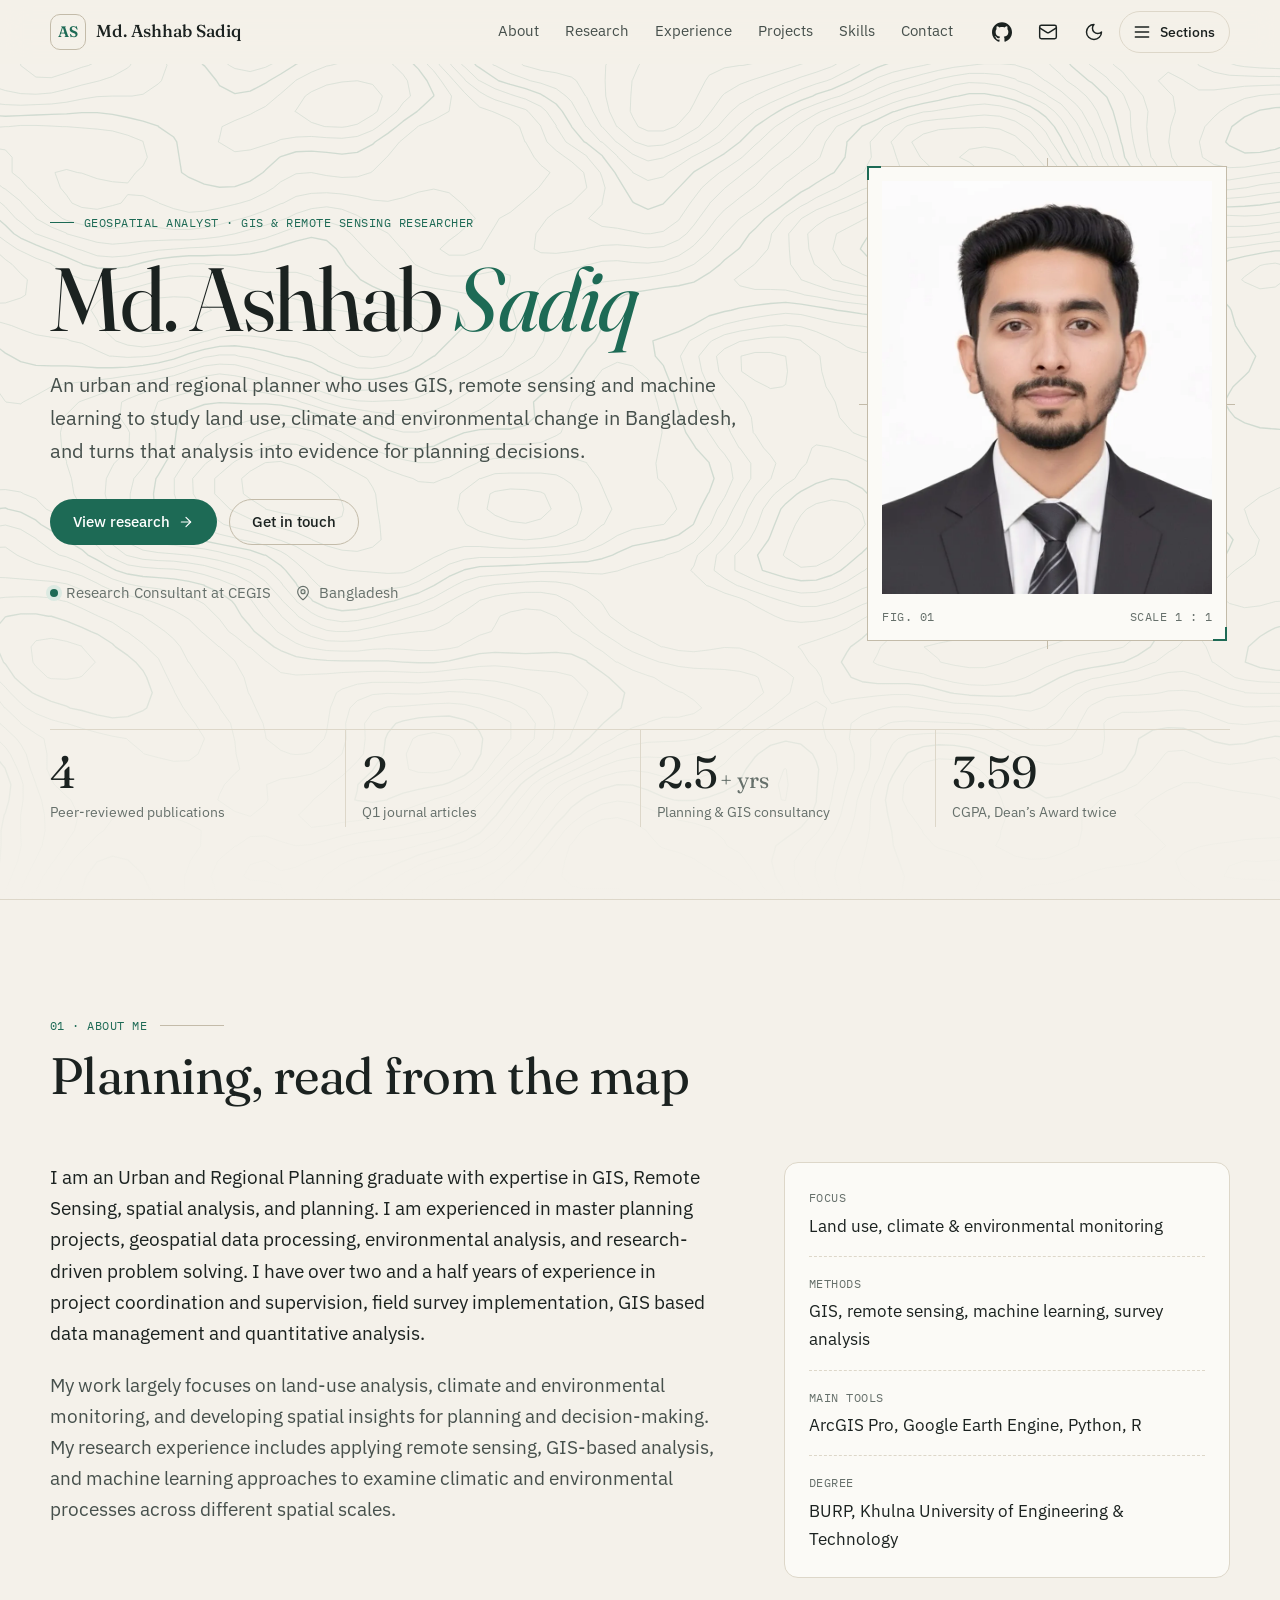
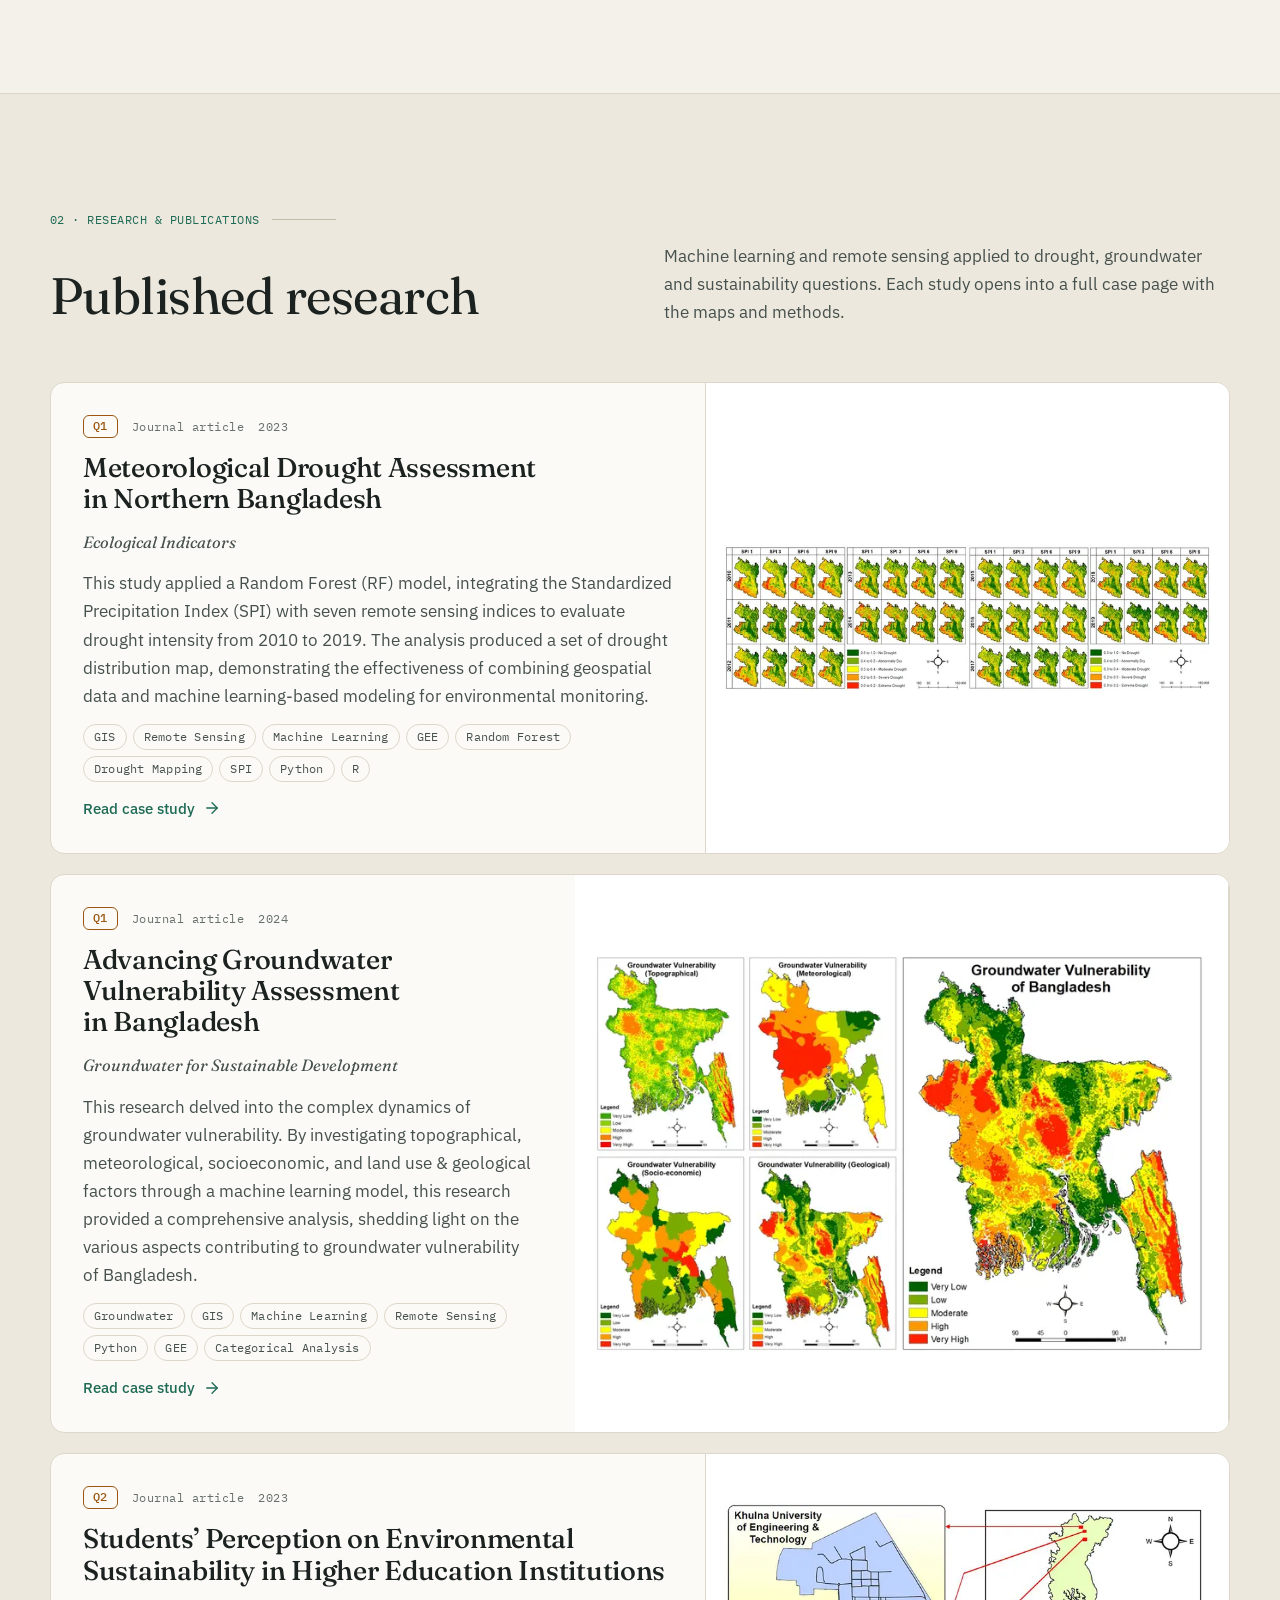
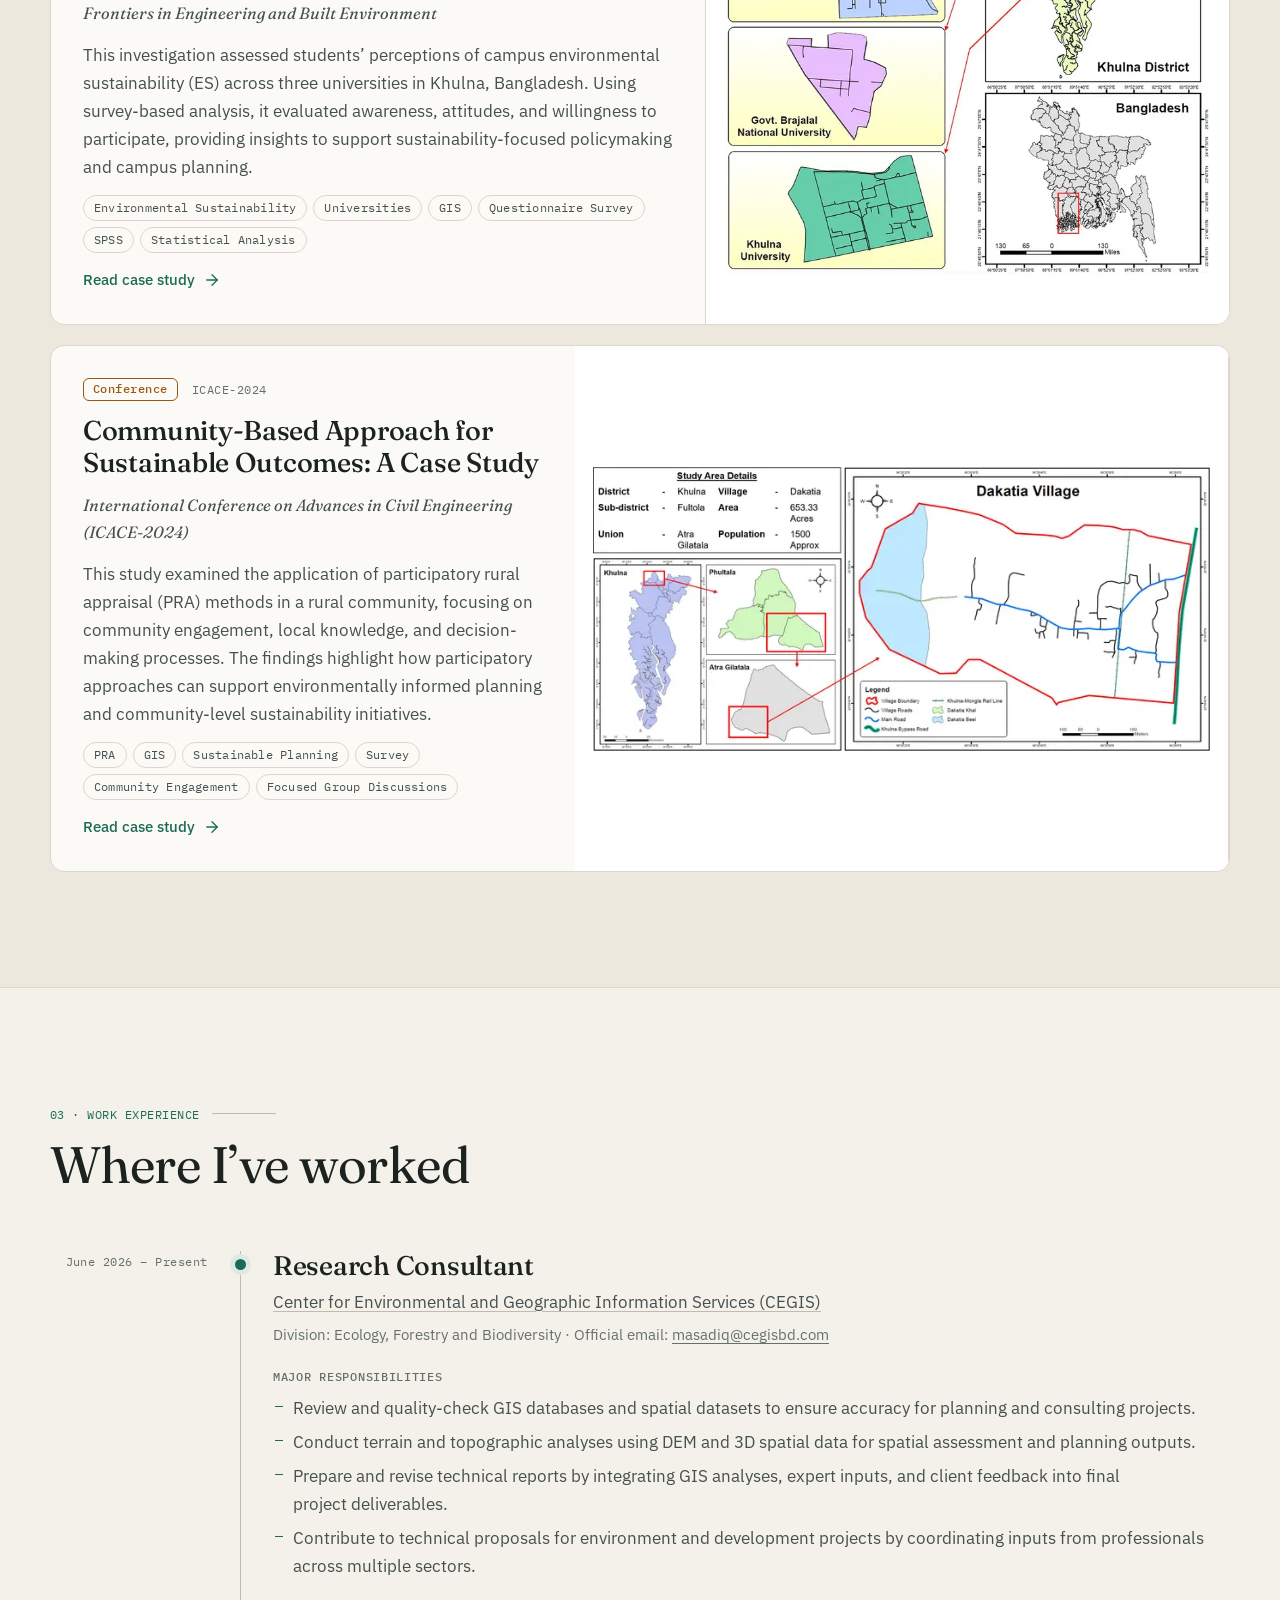
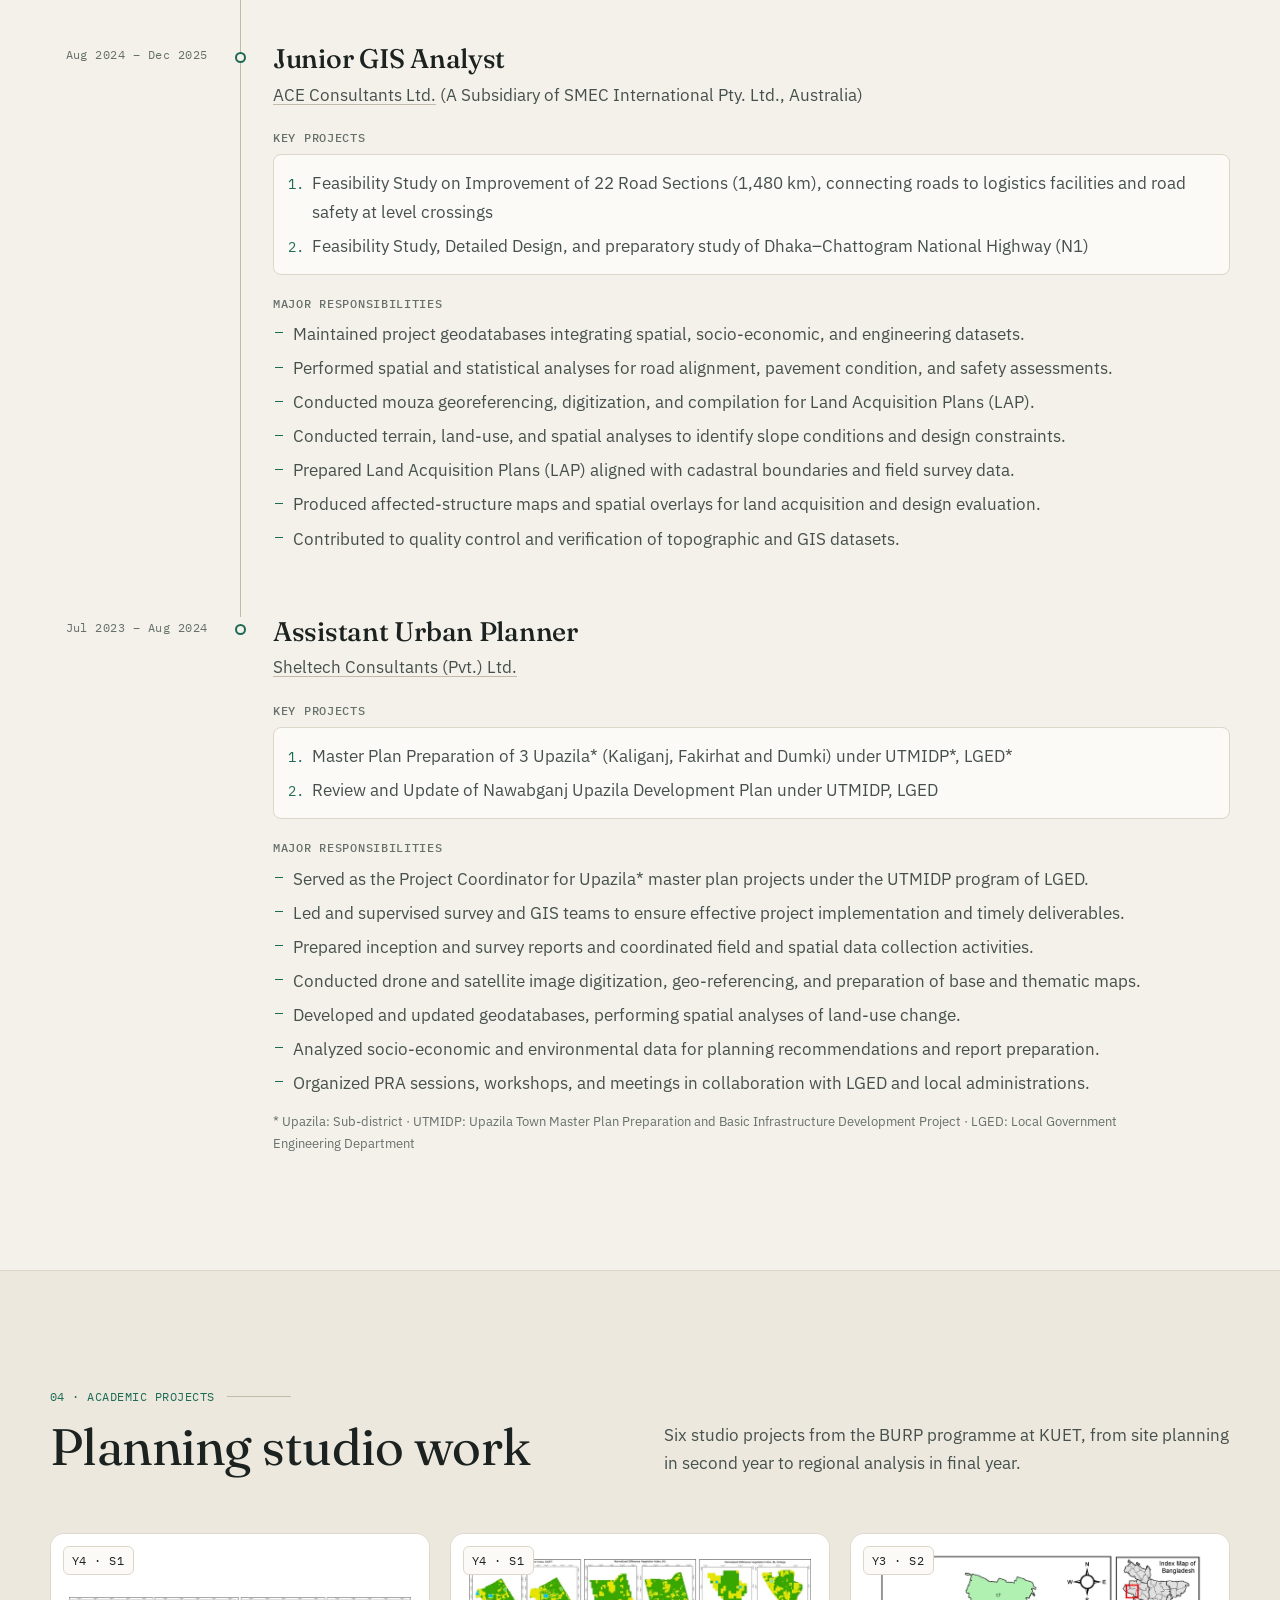
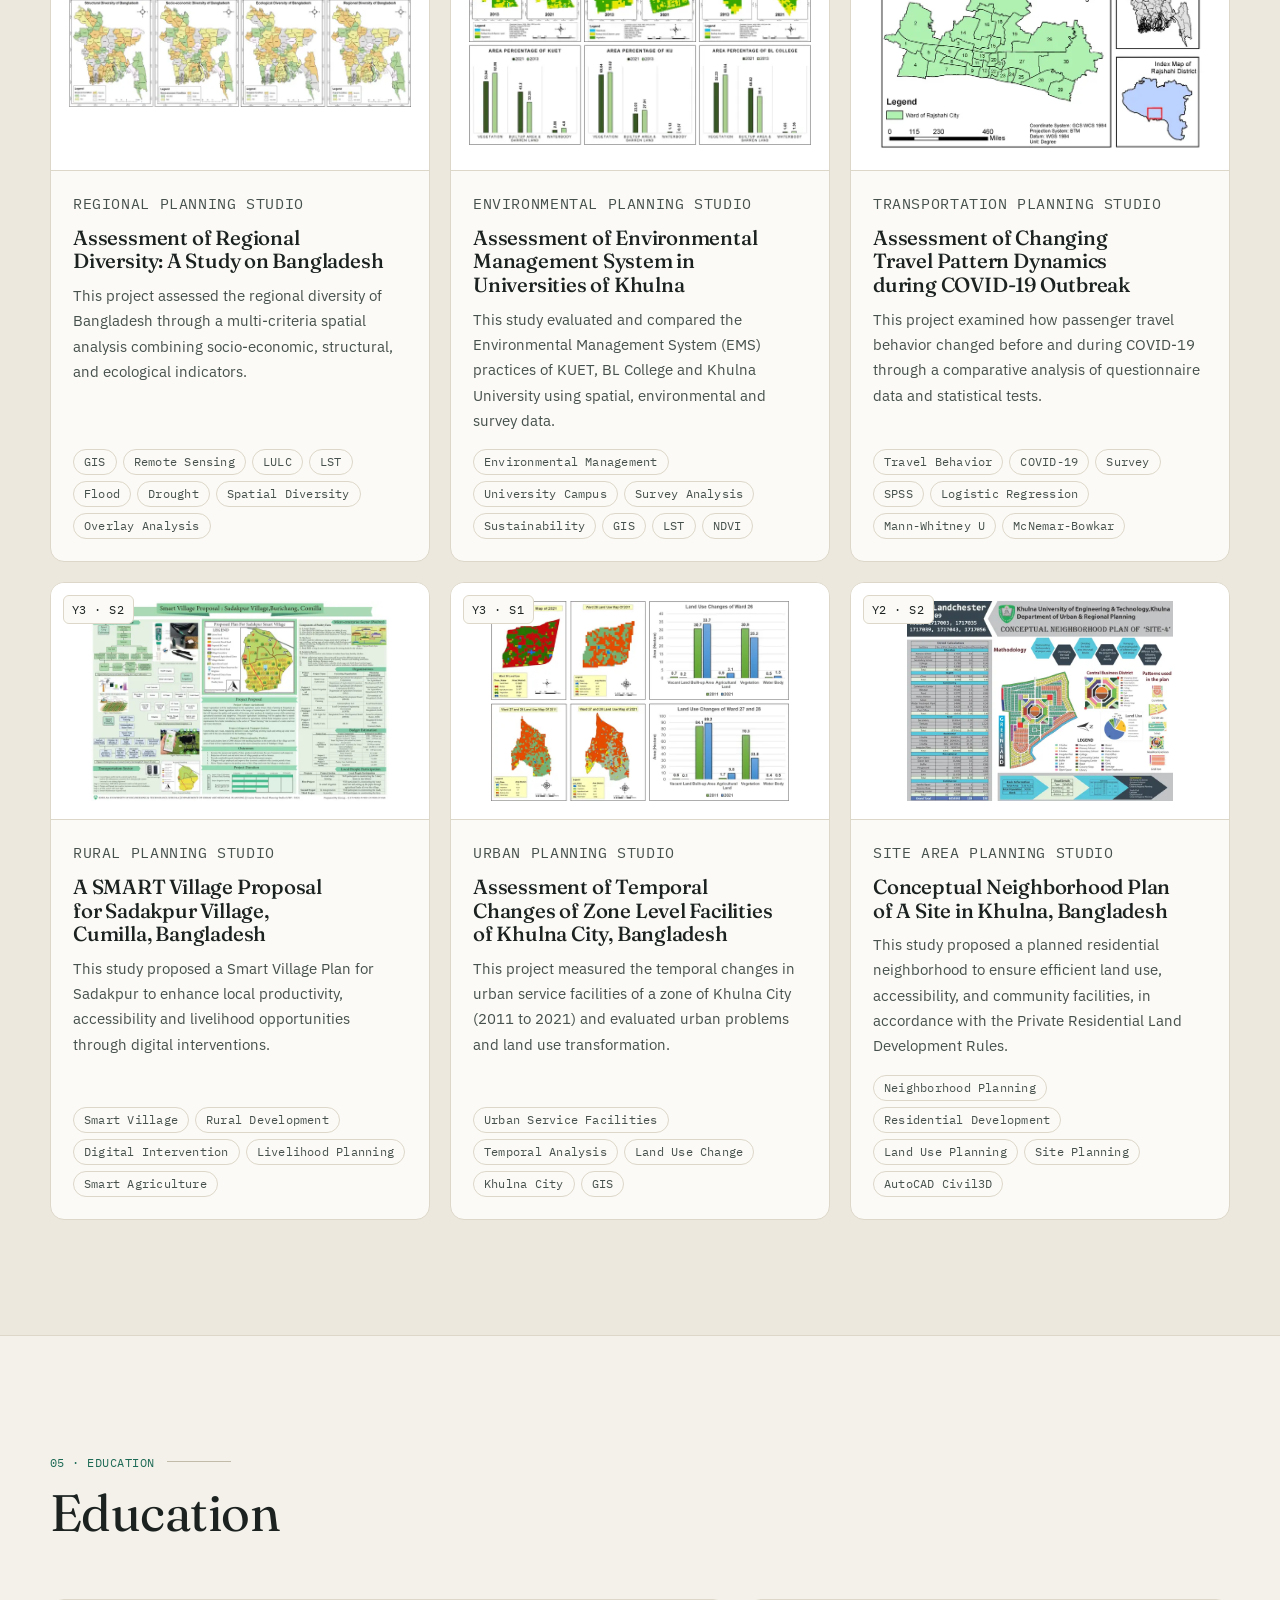
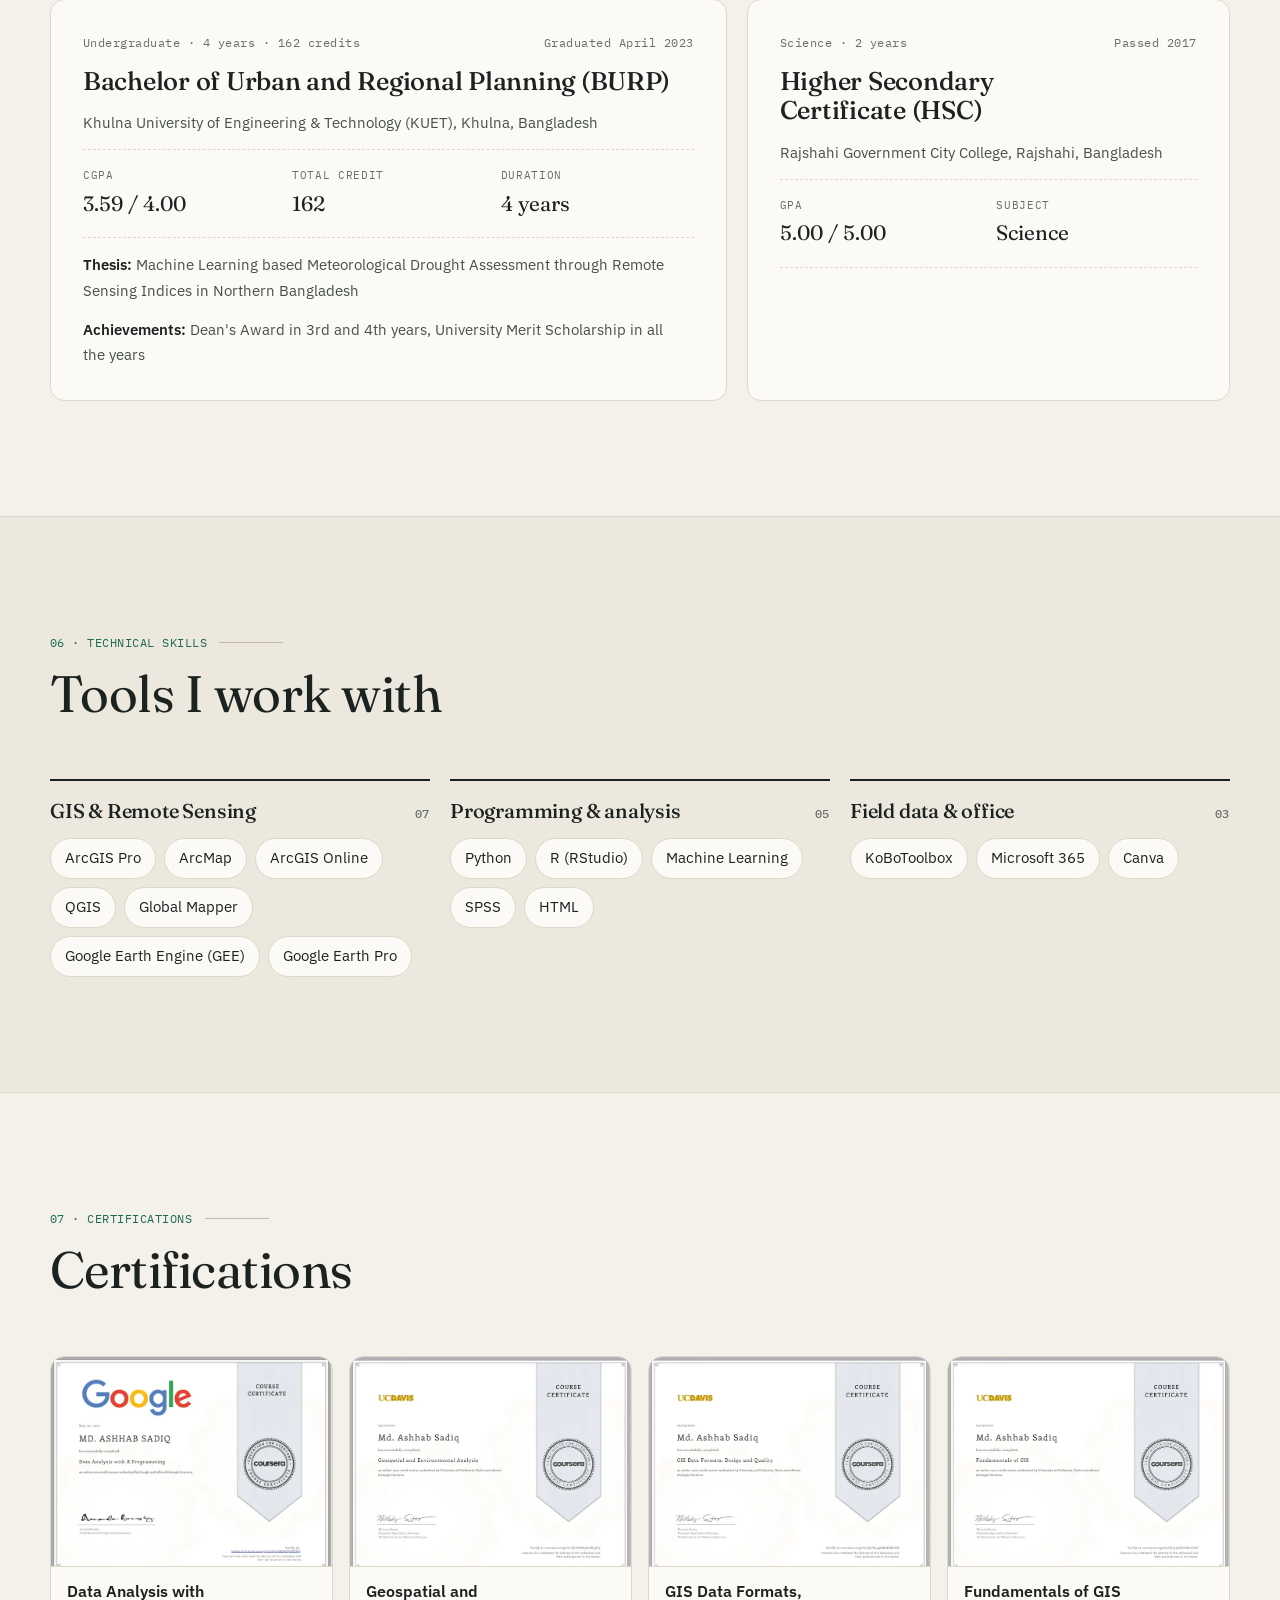
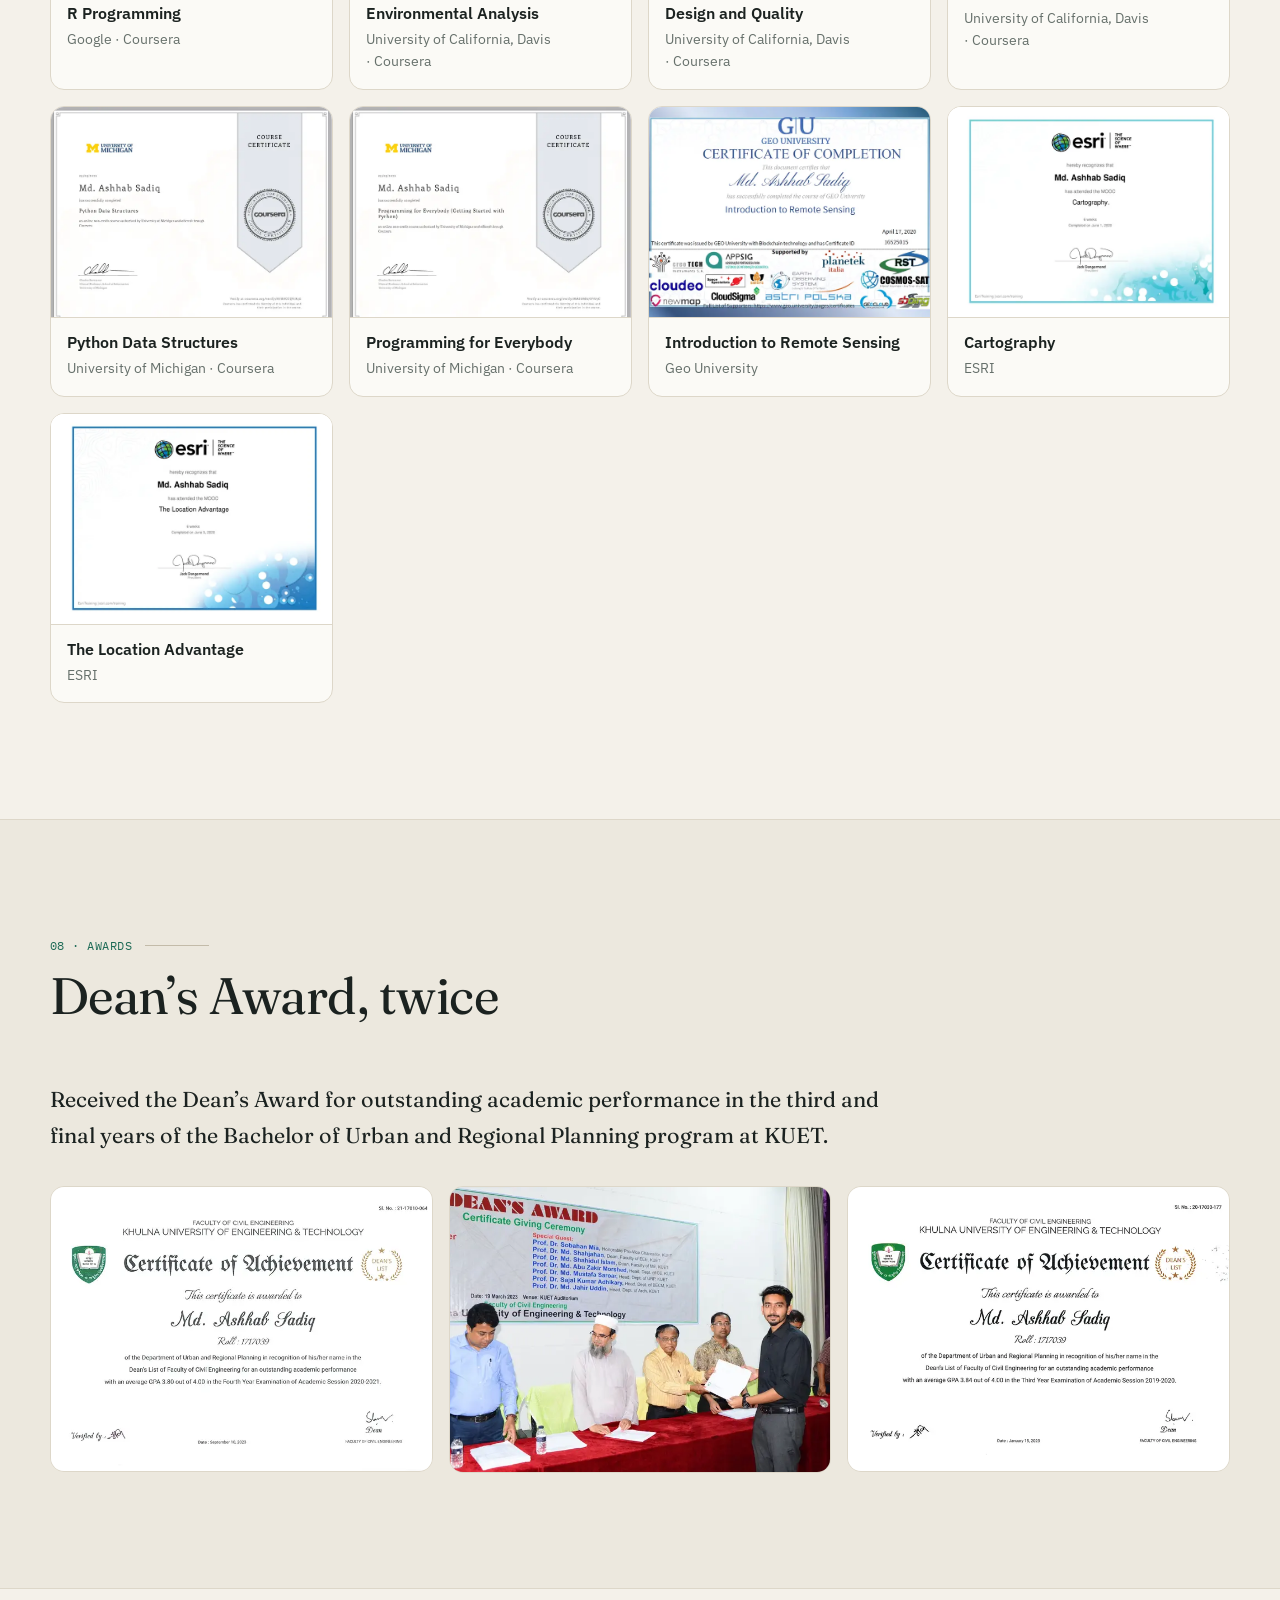
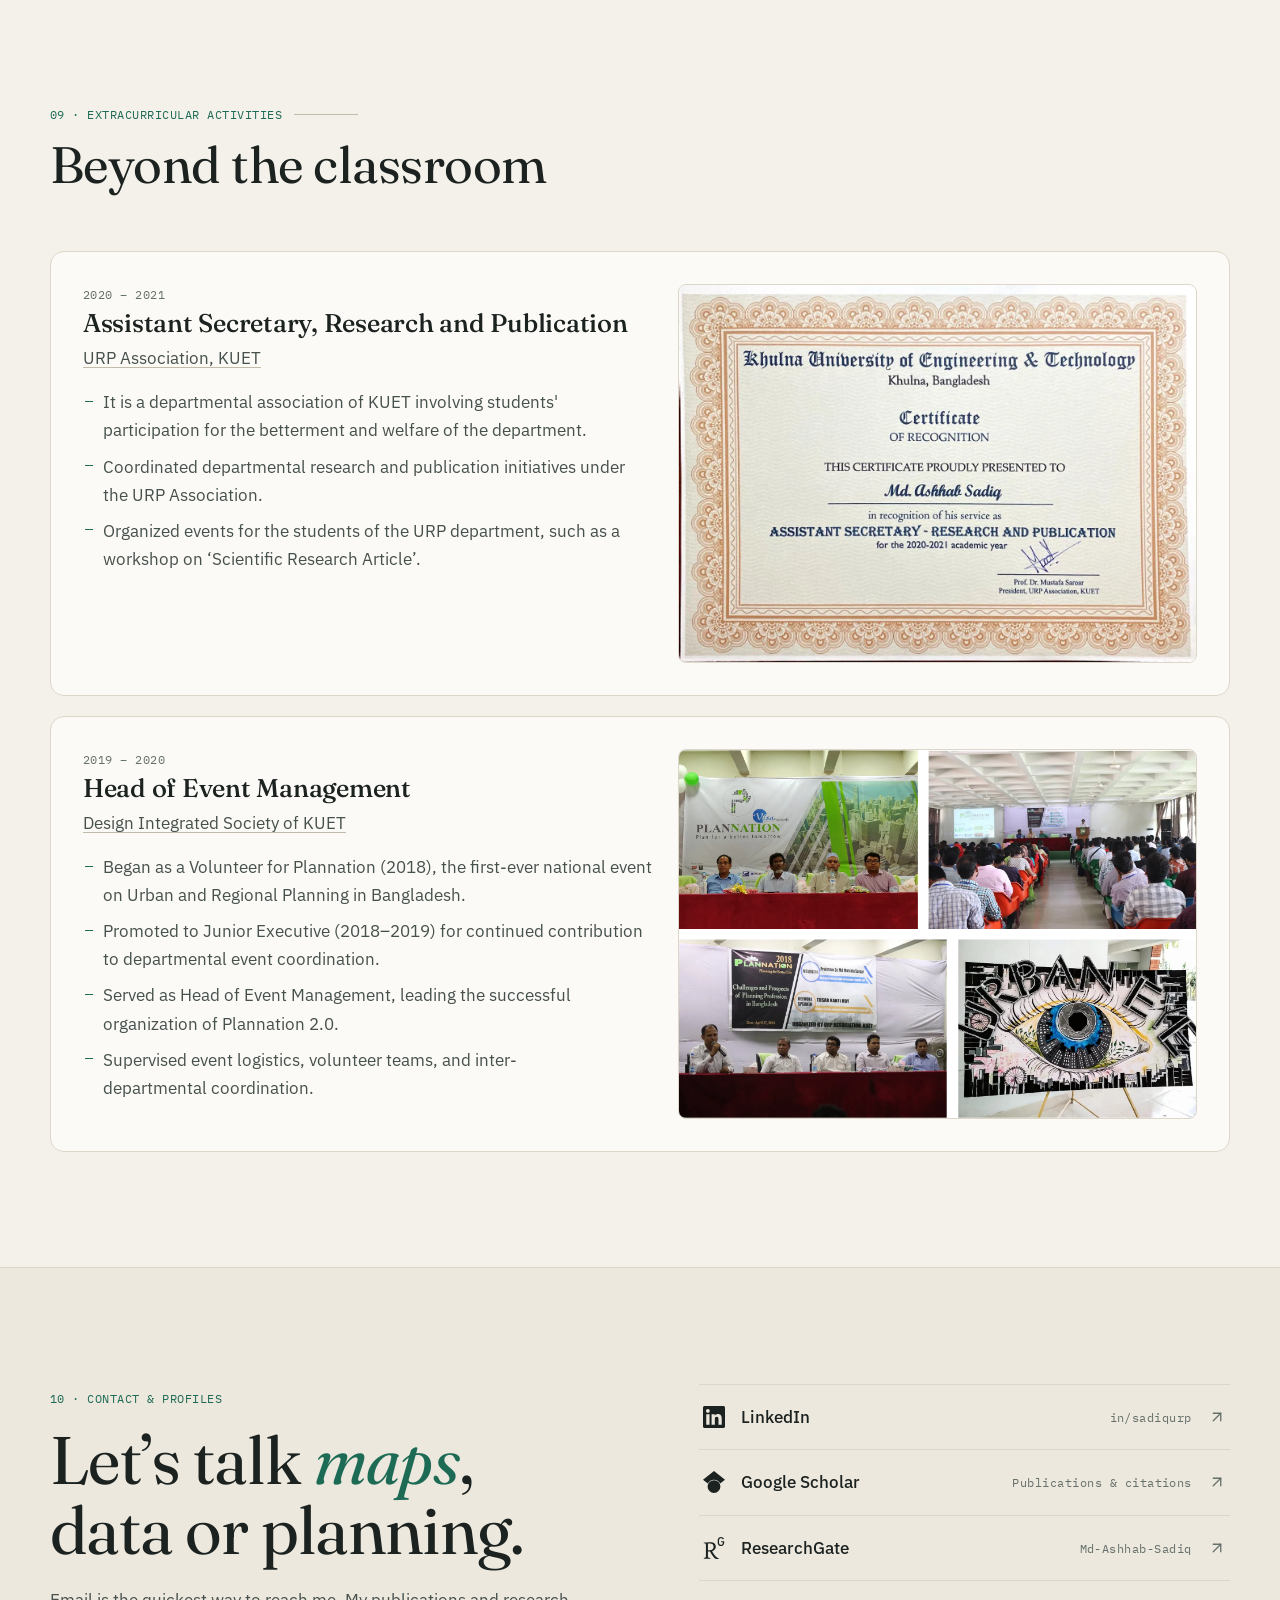
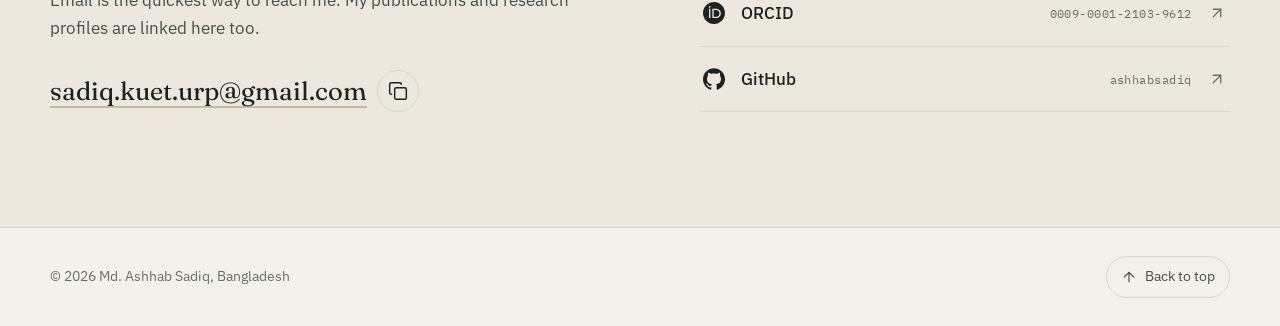
==== commit 50df6e50: "Update index.html" ====
--- a/index.html
+++ b/index.html
@@ -29,7 +29,7 @@
   <div class="container header-inner">
     <a class="brand" href="#top" aria-label="Md. Ashhab Sadiq, back to top">
       <span class="brand-mark" aria-hidden="true">AS</span>
-      <span class="brand-name">Ashhab Sadiq</span>
+      <span class="brand-name">Md. Ashhab Sadiq</span>
     </a>
     <nav class="nav-desktop" aria-label="Primary">
       <a href="#about">About</a>
@@ -410,7 +410,7 @@
     </header>
     <div class="skill-groups">
       <div class="skill-group reveal">
-        <h3>GIS &amp; remote sensing <span class="mono">07</span></h3>
+        <h3>GIS &amp; Remote Sensing <span class="mono">07</span></h3>
         <ul>
           <li>ArcGIS Pro</li><li>ArcMap</li><li>ArcGIS Online</li><li>QGIS</li><li>Global Mapper</li><li>Google Earth Engine (GEE)</li><li>Google Earth Pro</li>
         </ul>
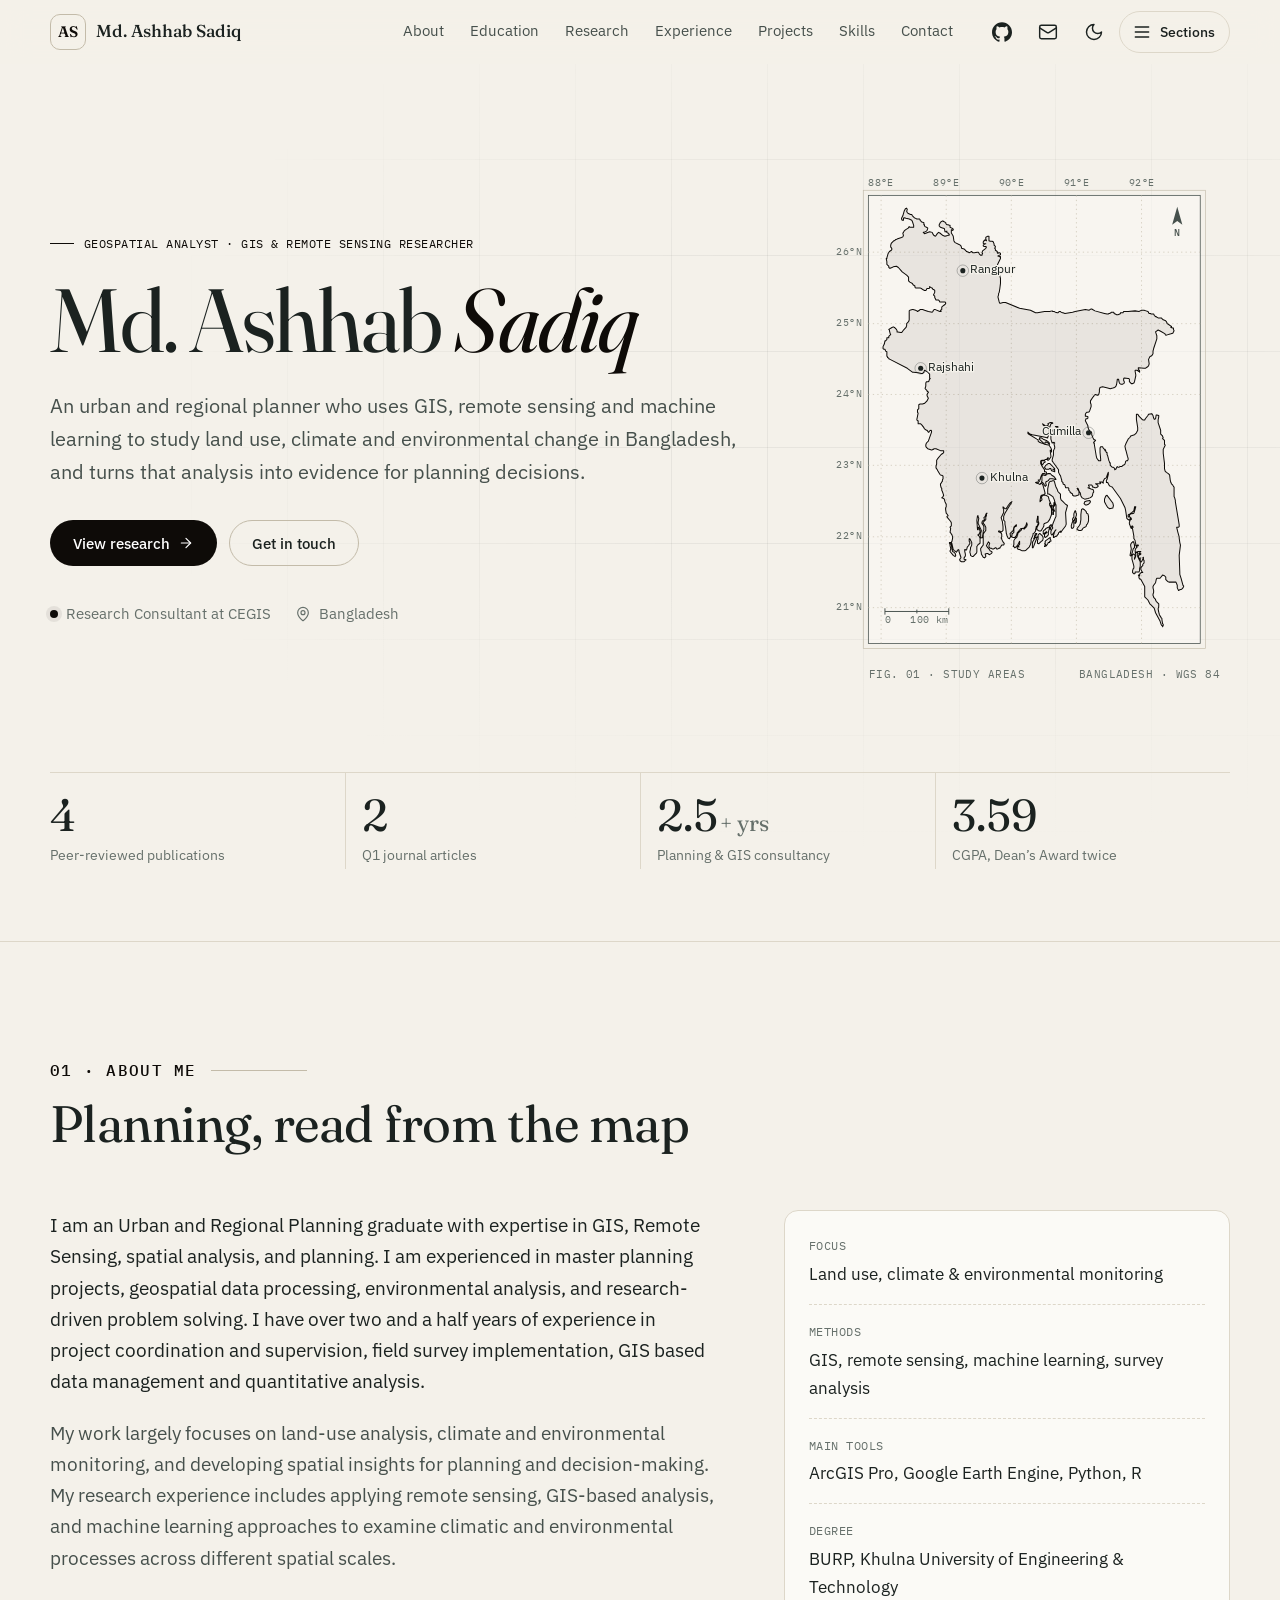
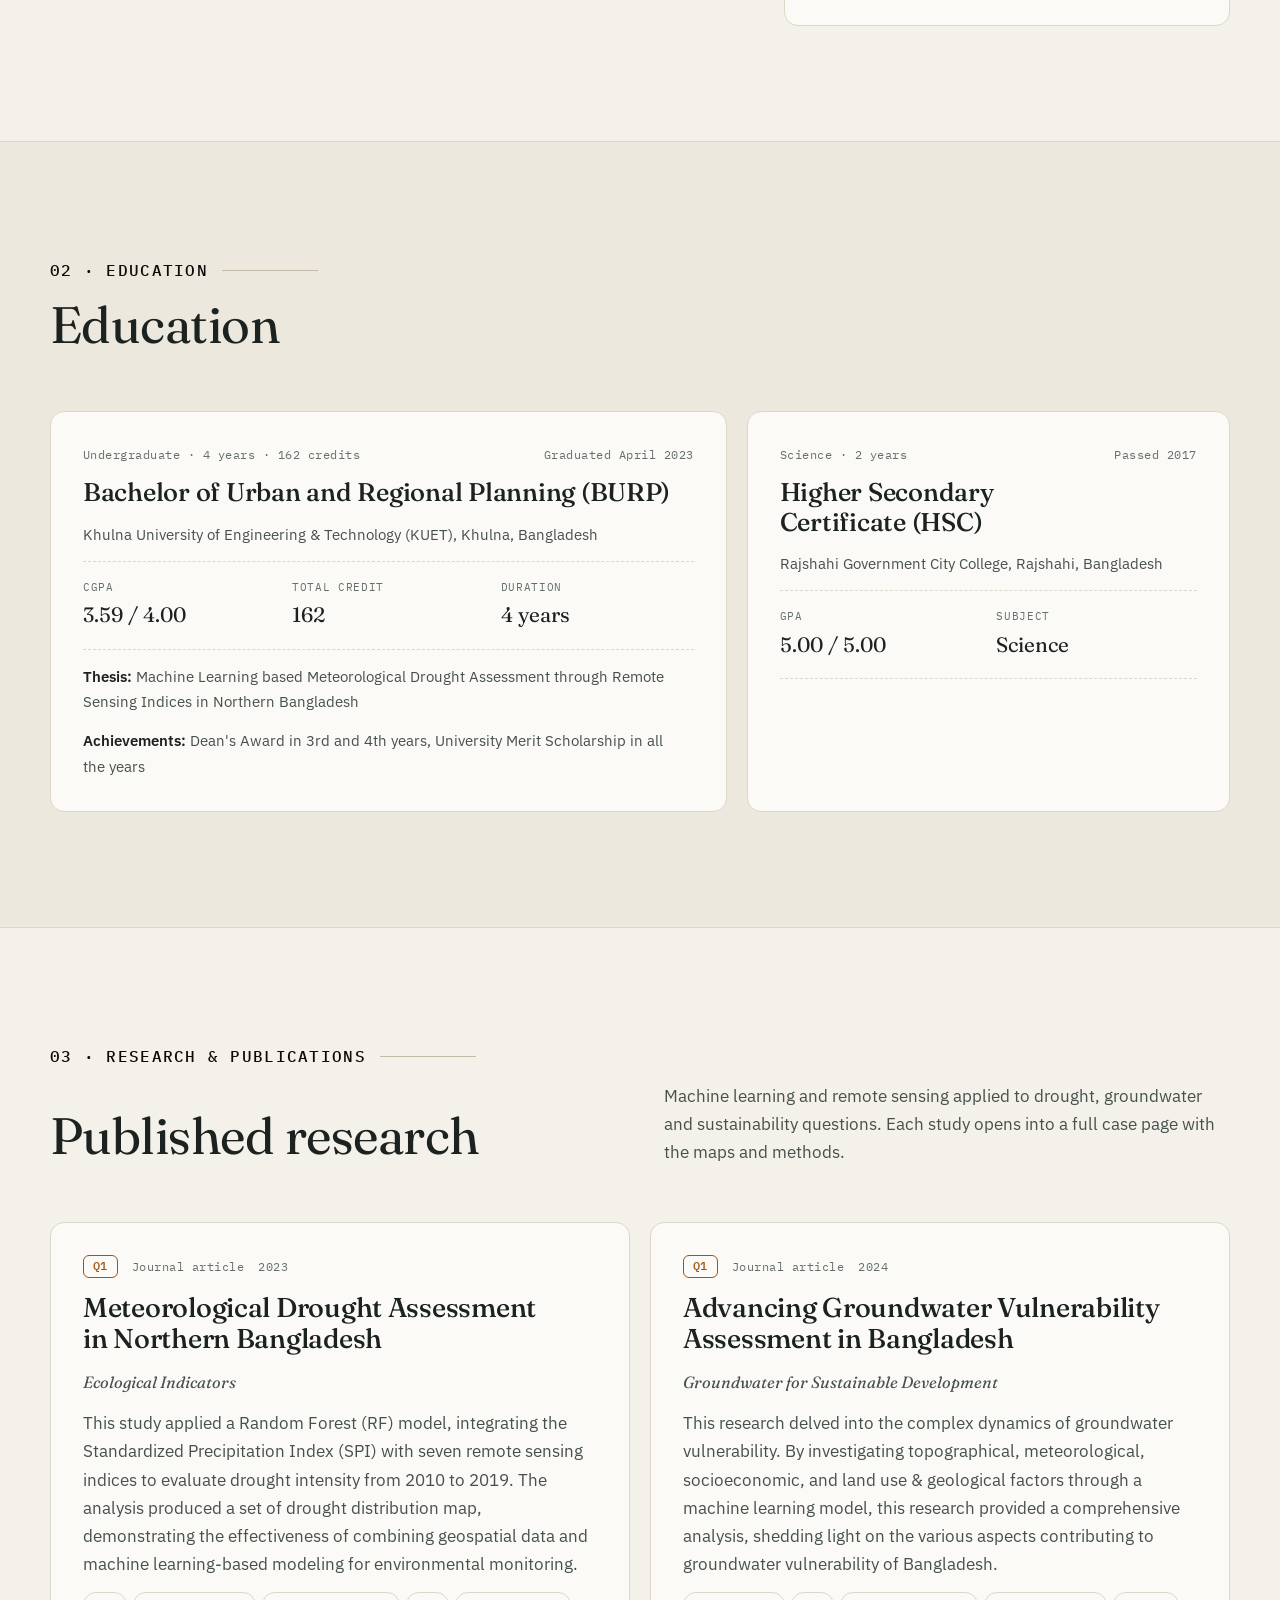
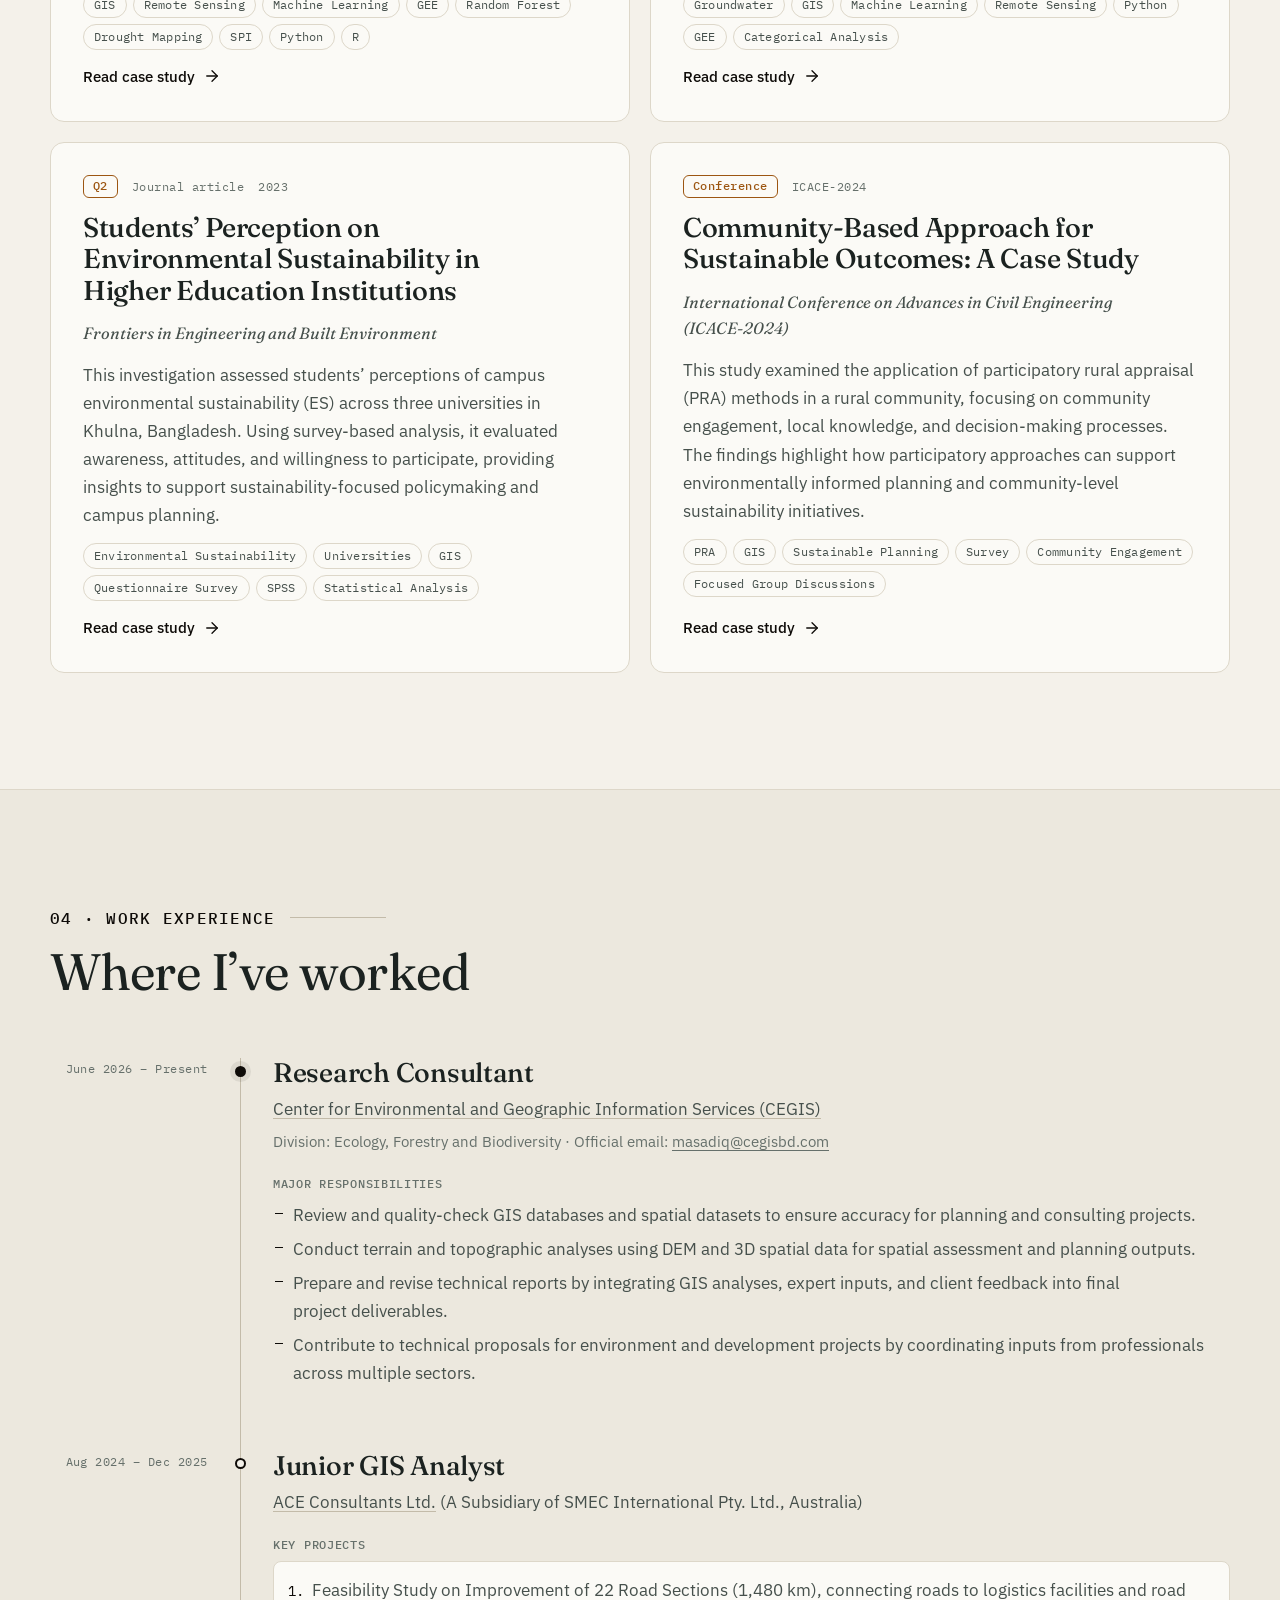
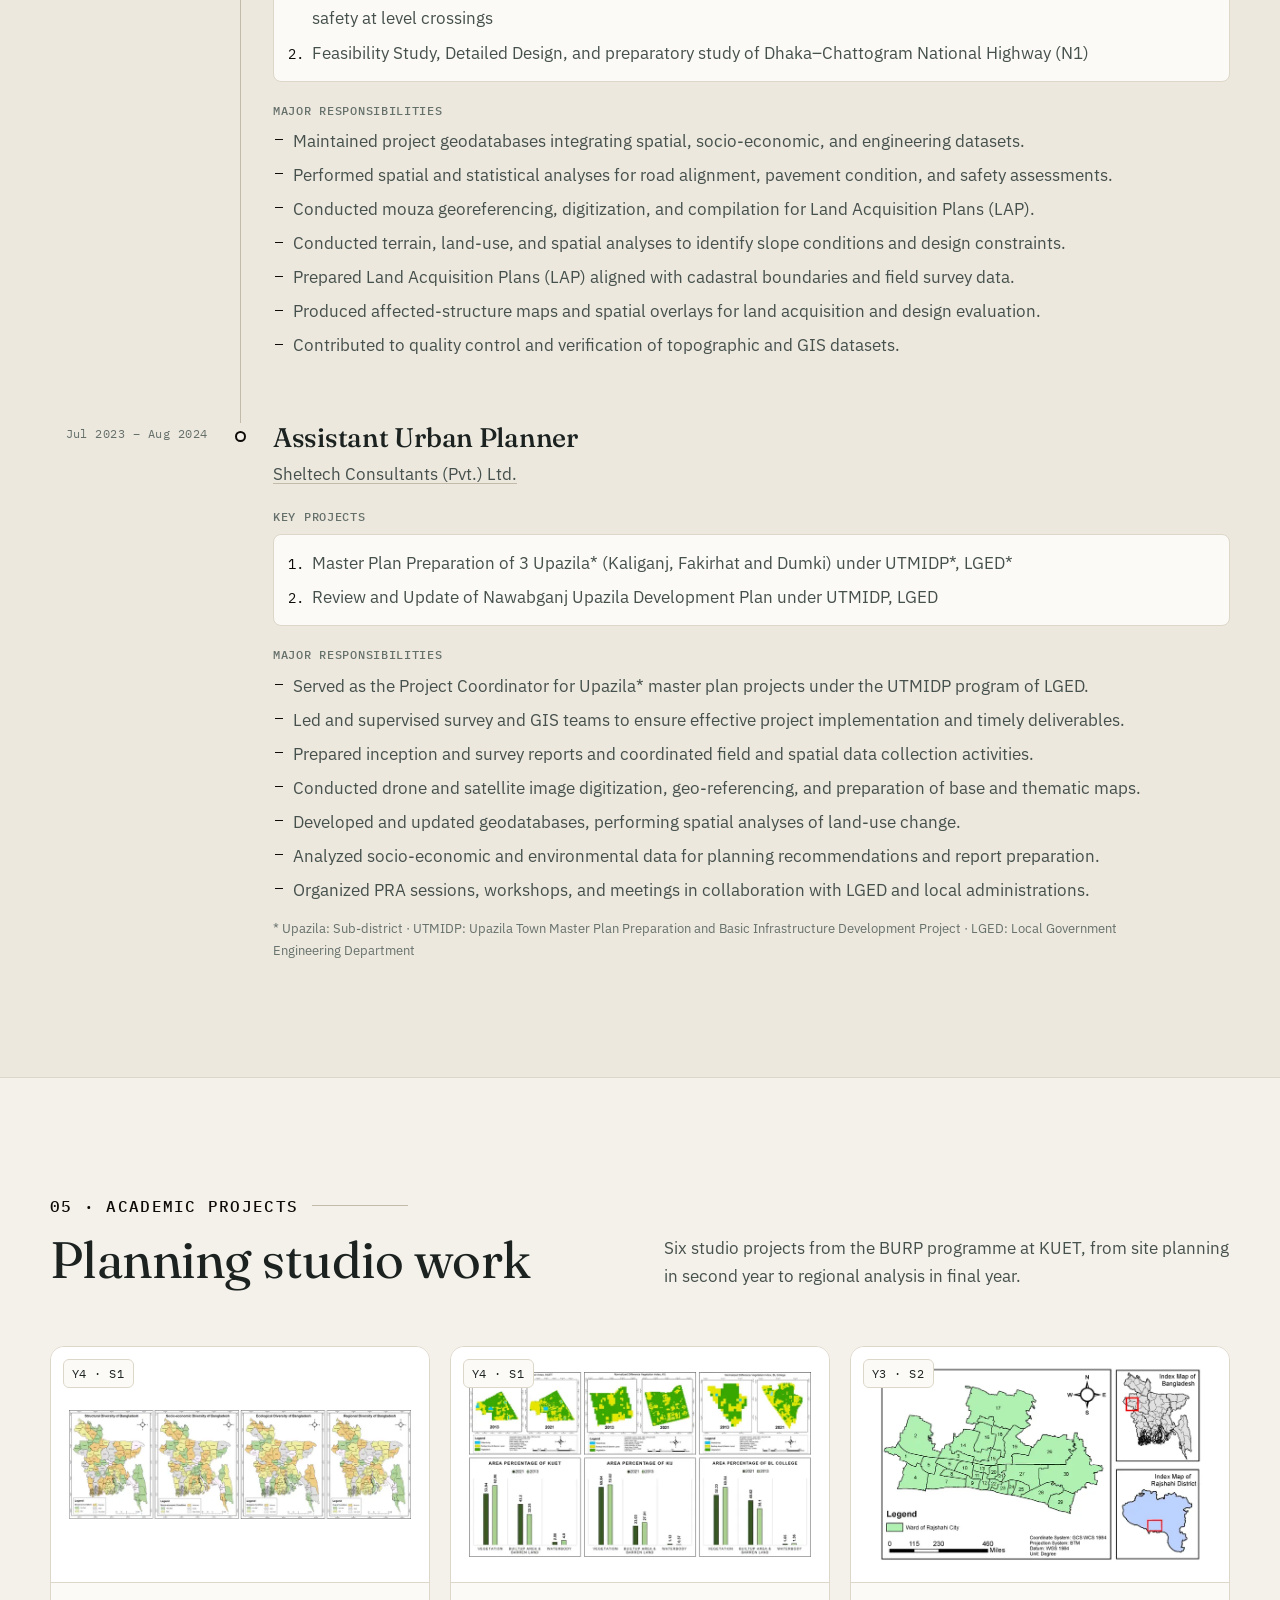
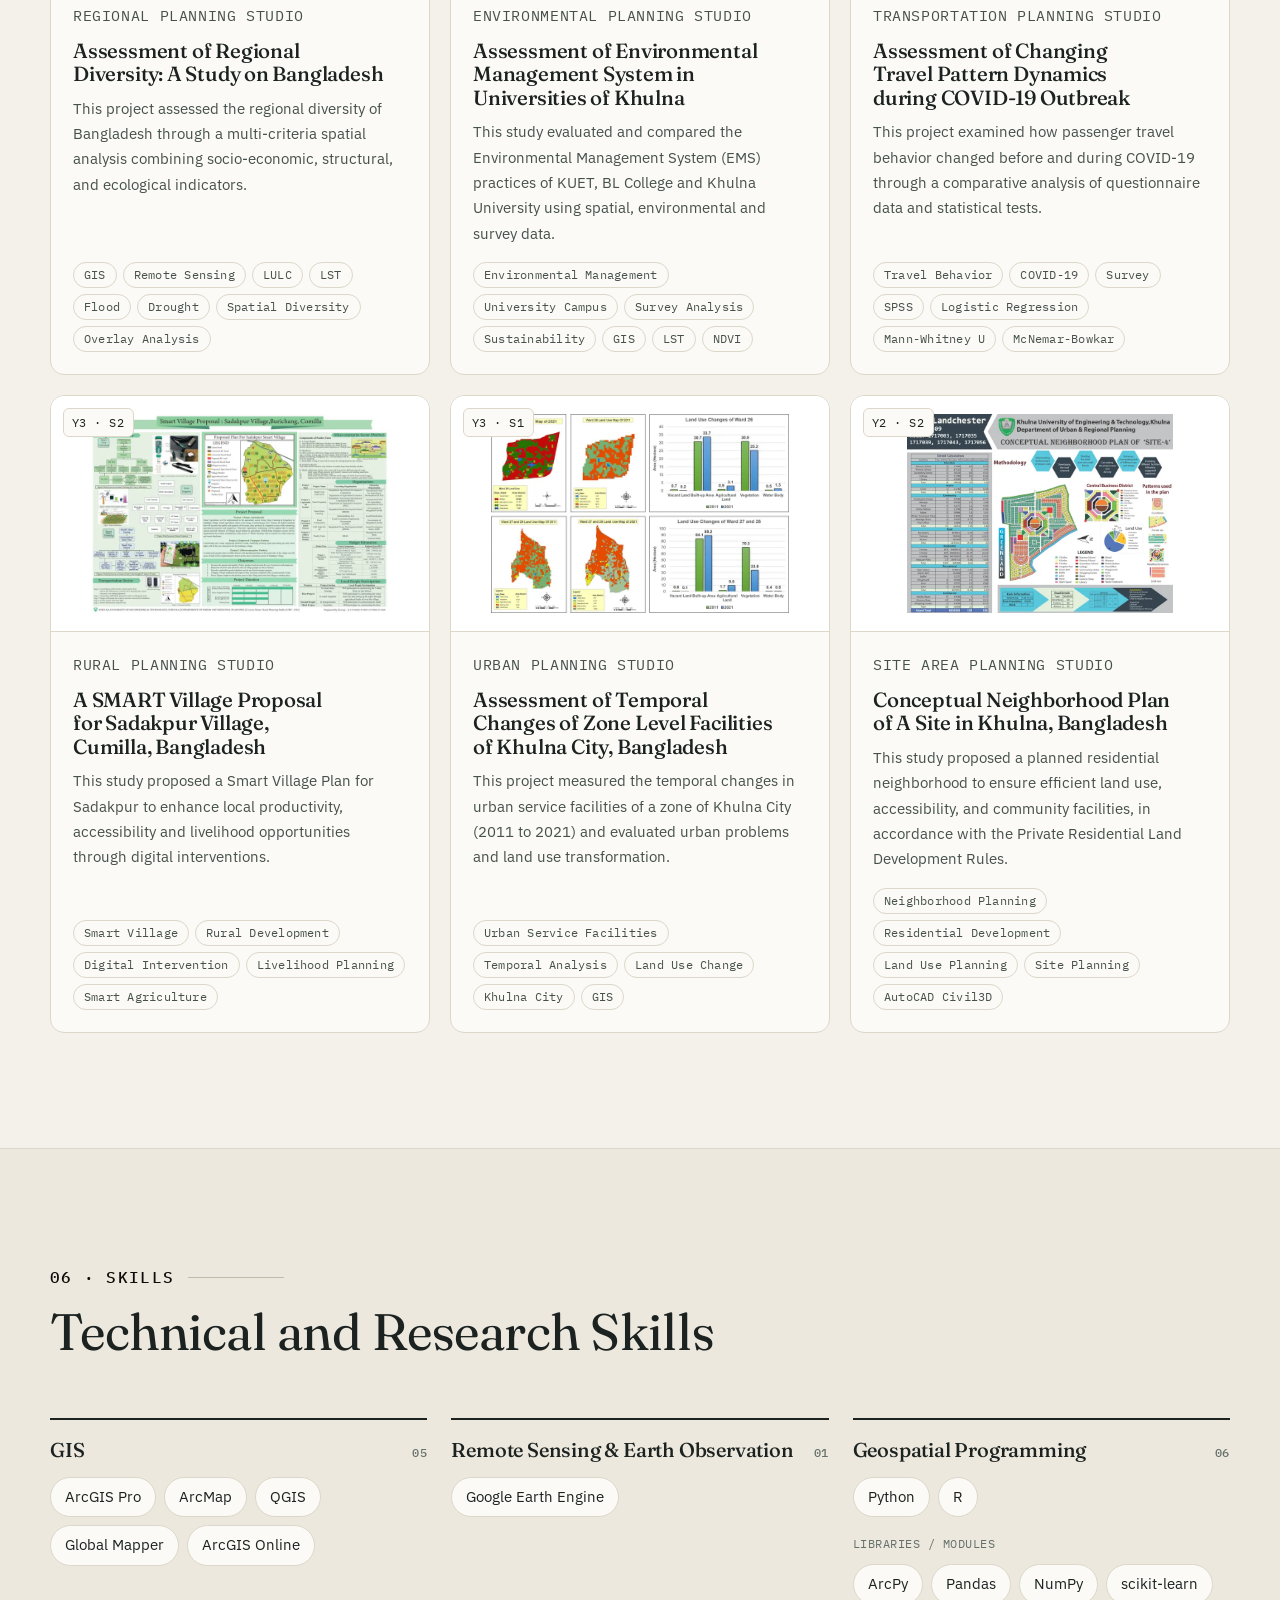
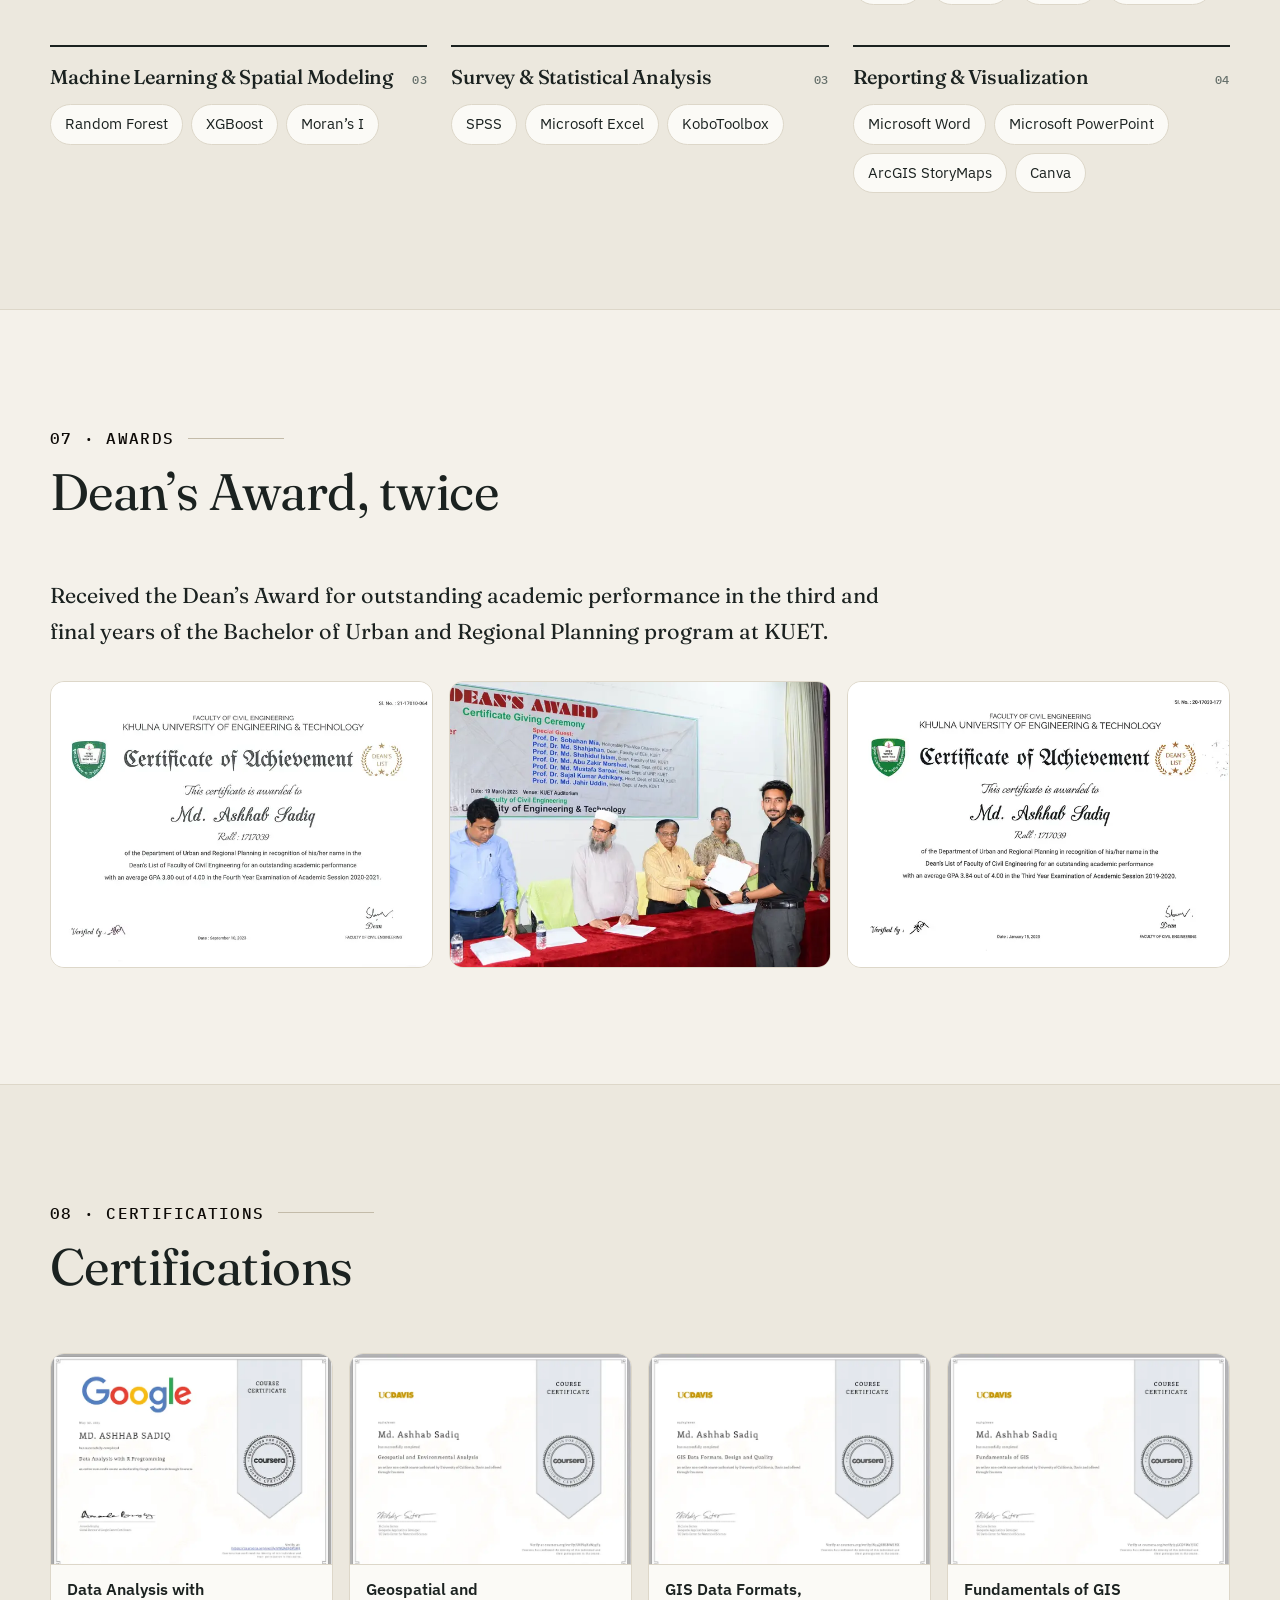
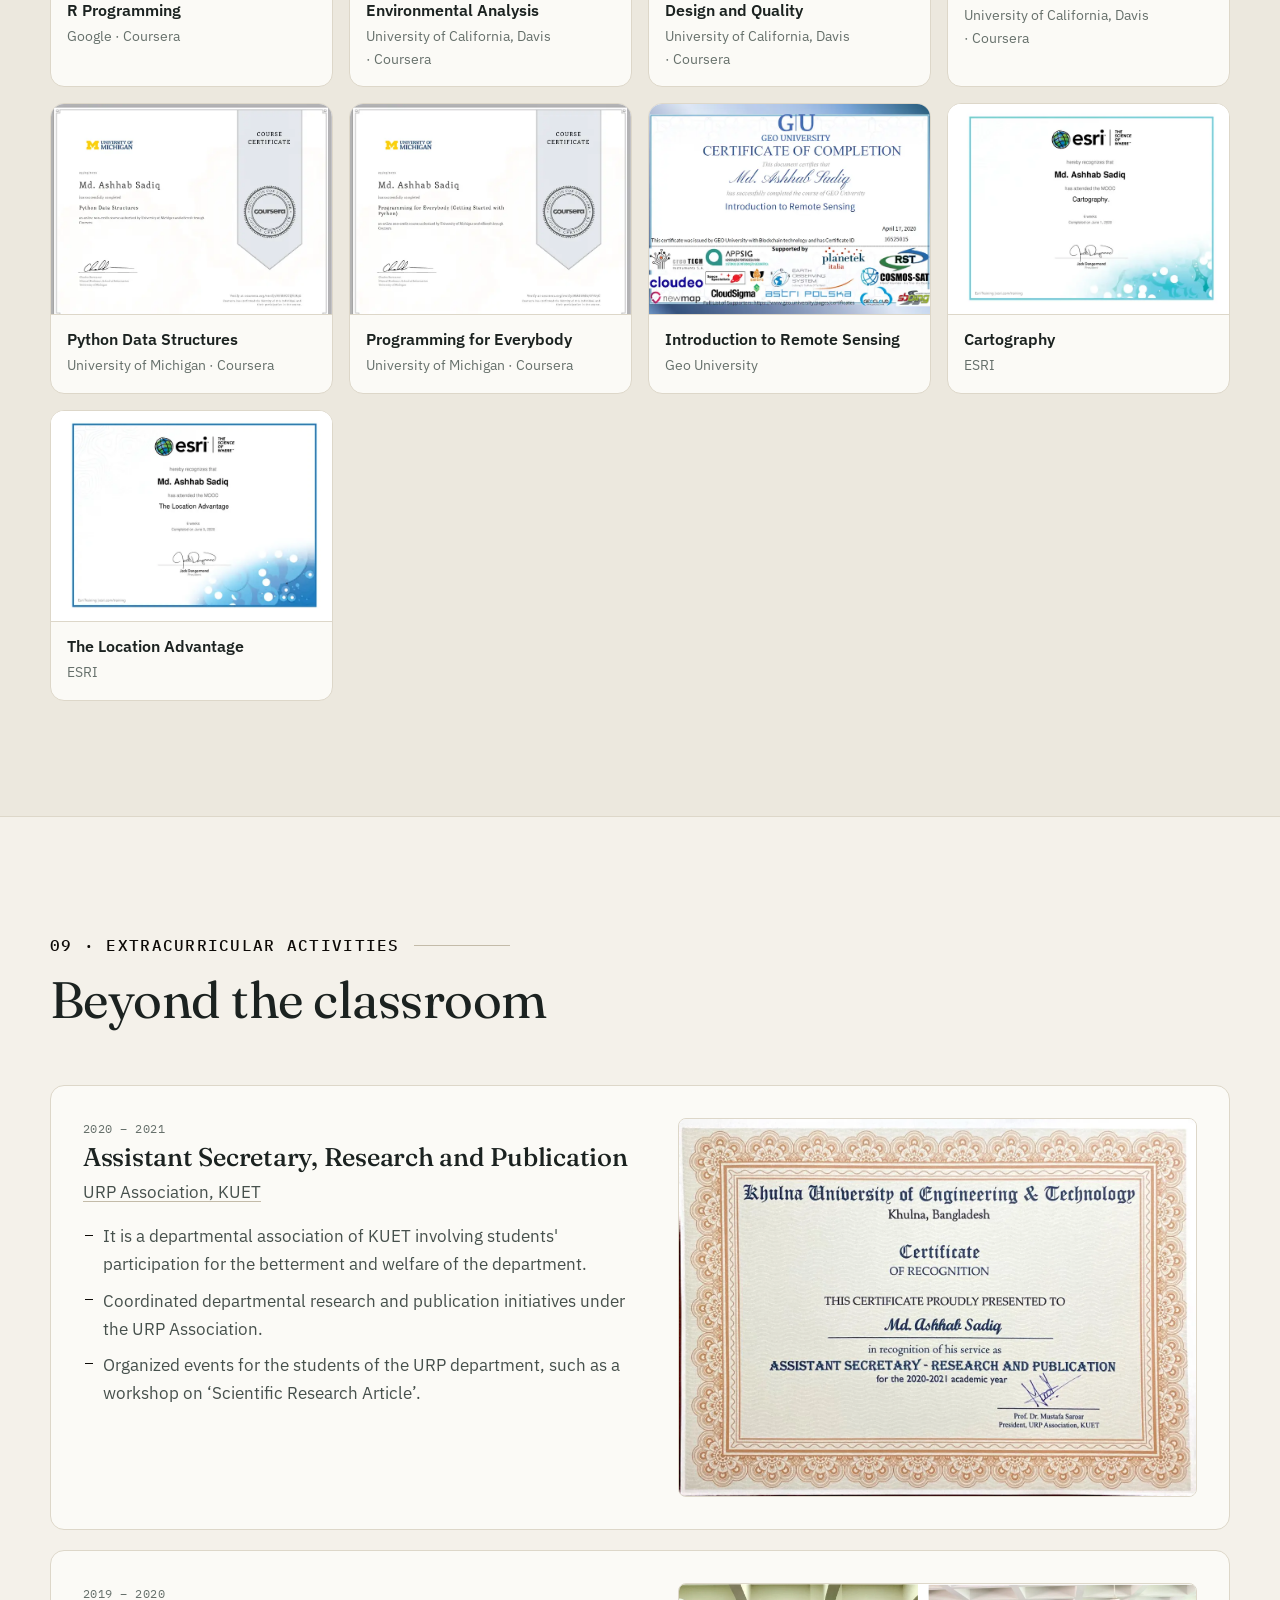
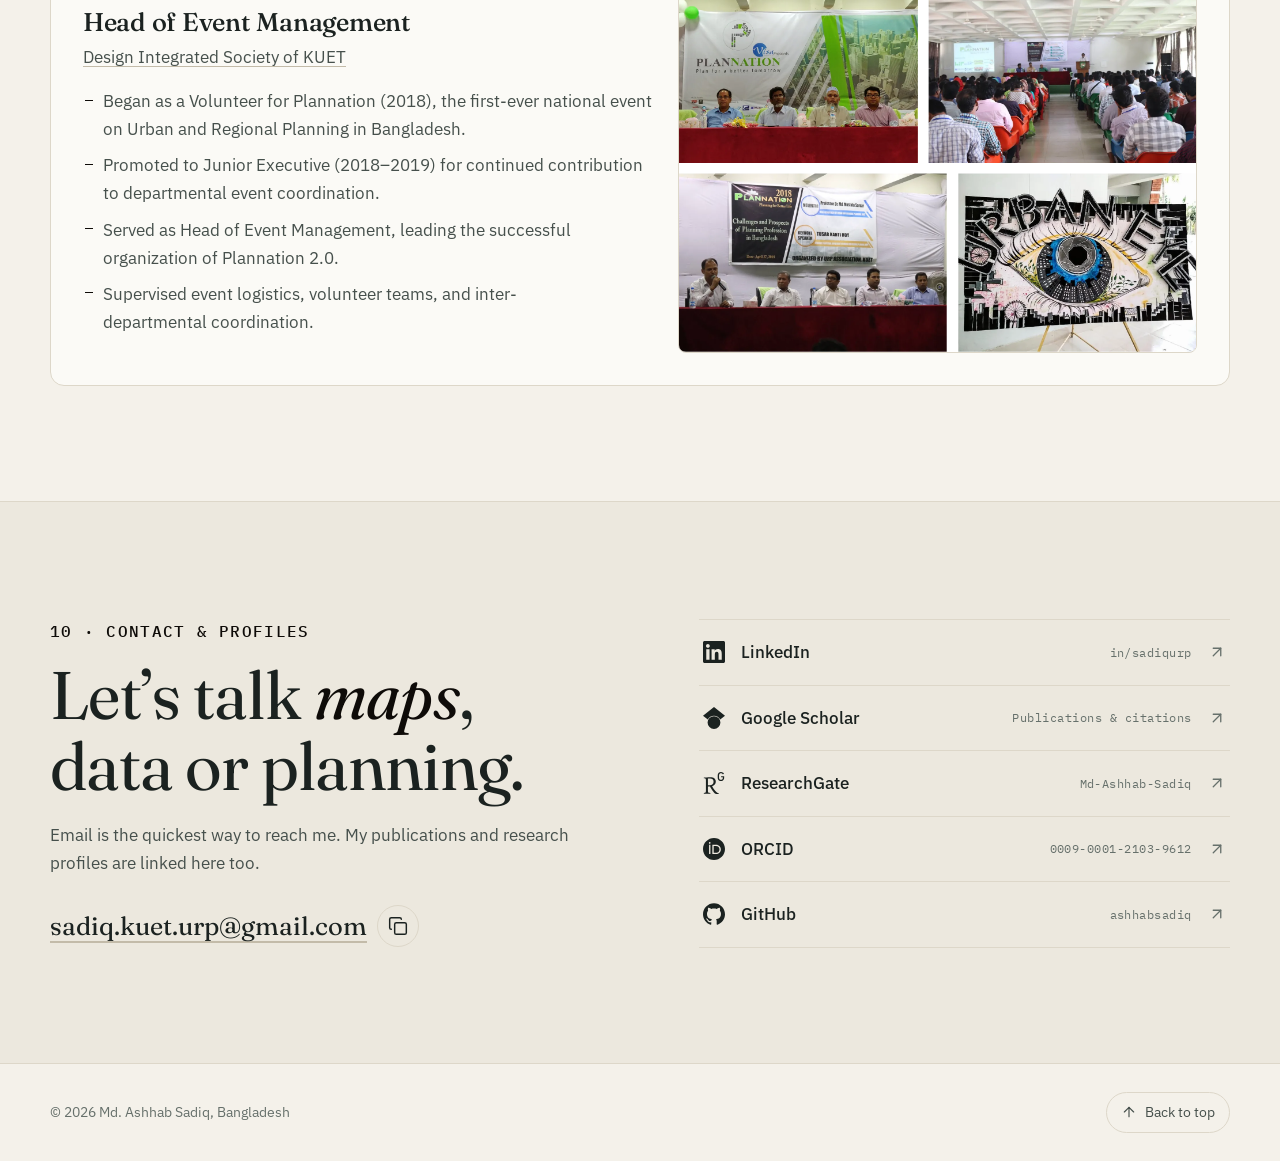
==== commit 34e9c0e3: "Update portfolio design" ====
--- a/index.html
+++ b/index.html
@@ -17,7 +17,7 @@
   <script>(function(){var d=document.documentElement;d.classList.add('js');try{var t=localStorage.getItem('theme');if(t==='light'||t==='dark')d.setAttribute('data-theme',t);}catch(e){}})();</script>
   <link rel="preconnect" href="https://fonts.googleapis.com">
   <link rel="preconnect" href="https://fonts.gstatic.com" crossorigin>
-  <link rel="stylesheet" href="https://fonts.googleapis.com/css2?family=Fraunces:ital,opsz,wght@0,9..144,400..600;1,9..144,400..500&amp;family=IBM+Plex+Mono:wght@400;500&amp;family=IBM+Plex+Sans:wght@400;500;600&amp;display=swap">
+  <link rel="stylesheet" href="https://fonts.googleapis.com/css2?family=Fraunces:ital,opsz,wght@0,9..144,400..600;1,9..144,400..500&amp;family=IBM+Plex+Mono:wght@400;500&amp;family=IBM+Plex+Sans:wght@400;500;600&amp;family=Newsreader:ital,opsz,wght@0,6..72,400..600;1,6..72,400..500&amp;family=Schibsted+Grotesk:wght@400;500;600&amp;family=Spline+Sans+Mono:wght@400;500&amp;display=swap">
   <link rel="stylesheet" href="style.css">
   <script src="script.js" defer></script>
 </head>
@@ -33,6 +33,7 @@
     </a>
     <nav class="nav-desktop" aria-label="Primary">
       <a href="#about">About</a>
+      <a href="#education">Education</a>
       <a href="#research">Research</a>
       <a href="#experience">Experience</a>
       <a href="#projects">Projects</a>
@@ -61,13 +62,13 @@
   <nav class="drawer-nav" aria-label="Sections">
     <ol>
       <li><a href="#about">About me</a></li>
+      <li><a href="#education">Education</a></li>
       <li><a href="#research">Research &amp; publications</a></li>
       <li><a href="#experience">Work experience</a></li>
       <li><a href="#projects">Academic projects</a></li>
-      <li><a href="#education">Education</a></li>
-      <li><a href="#skills">Technical skills</a></li>
+      <li><a href="#skills">Technical &amp; research skills</a></li>
+      <li><a href="#awards">Awards</a></li>
       <li><a href="#certifications">Certifications</a></li>
-      <li><a href="#awards">Awards</a></li>
       <li><a href="#extracurricular">Extracurricular</a></li>
       <li><a href="#contact">Contact &amp; profiles</a></li>
     </ol>
@@ -104,14 +105,20 @@
           <span><svg class="icon" aria-hidden="true"><use href="icons.svg#pin"/></svg>Bangladesh</span>
         </div>
       </div>
-      <div class="hero-photo-wrap">
-        <figure class="map-frame">
-          <span class="tick tick-t" aria-hidden="true"></span><span class="tick tick-b" aria-hidden="true"></span>
-          <span class="tick tick-l" aria-hidden="true"></span><span class="tick tick-r" aria-hidden="true"></span>
-          <img width="742" height="927" src="Images/web/photo.webp" alt="Portrait of Md. Ashhab Sadiq" fetchpriority="high">
-          <figcaption class="mono"><span>FIG. 01</span><span>SCALE 1 : 1</span></figcaption>
+      <figure class="hero-map" aria-label="Study areas">
+          <svg class="sheet" viewBox="0 0 612 794" role="img" aria-labelledby="sheet-title">
+            <title id="sheet-title">Map of Bangladesh marking the study areas: Rangpur, Rajshahi, Cumilla and Khulna</title>
+            <rect class="neat-outer" x="38" y="38" width="536" height="718"/>
+            <rect class="neat" x="46" y="46" width="520" height="702"/>
+            <g class="grat"><line x1="66" y1="46" x2="66" y2="748"/><line x1="168" y1="46" x2="168" y2="748"/><line x1="270" y1="46" x2="270" y2="748"/><line x1="372" y1="46" x2="372" y2="748"/><line x1="474" y1="46" x2="474" y2="748"/><line x1="46" y1="692" x2="566" y2="692"/><line x1="46" y1="581" x2="566" y2="581"/><line x1="46" y1="469" x2="566" y2="469"/><line x1="46" y1="358" x2="566" y2="358"/><line x1="46" y1="247" x2="566" y2="247"/><line x1="46" y1="135" x2="566" y2="135"/></g>
+            <path class="land" d="M487 537L488 544L489 548L487 564L488 591L488 594L490 600L493 611L494 612L494 613L493 615L491 617L488 618L486 619L485 617L484 615L484 611L482 606L479 606L476 606L471 606L469 605L468 604L467 603L466 602L466 600L466 598L464 596L461 595L457 600L454 600L452 600L451 602L450 607L447 611L446 613L446 615L447 619L447 622L446 625L446 627L447 629L447 630L450 633L450 634L451 636L455 640L455 644L454 648L455 653L456 657L459 662L460 663L460 665L461 671L462 672L462 673L462 674L461 676L461 675L460 674L459 673L457 667L450 654L448 647L447 646L442 641L441 640L439 636L438 634L433 629L433 627L433 625L433 618L433 615L433 613L427 602L426 601L425 601L424 599L424 597L423 595L424 595L424 596L425 596L425 594L426 592L428 591L430 591L429 590L428 588L427 586L427 584L428 582L429 581L430 580L430 578L432 576L432 575L432 574L432 573L432 572L431 571L430 571L431 570L431 569L431 568L431 567L430 568L431 568L429 572L428 574L426 574L426 573L426 571L426 569L426 568L425 570L424 569L424 568L423 566L424 564L424 563L426 563L427 562L426 561L425 562L424 561L425 560L427 558L422 558L421 559L419 559L418 558L418 556L419 553L421 552L420 551L421 550L422 549L423 549L423 548L422 548L421 548L420 549L420 550L419 549L419 546L418 542L418 541L417 539L416 538L416 534L414 523L413 519L414 519L415 520L414 518L413 518L412 520L412 522L411 520L410 517L409 515L409 512L410 510L410 509L411 508L412 508L412 506L411 505L410 504L409 504L409 501L411 499L413 499L416 498L417 495L419 488L418 488L417 488L417 489L416 494L415 495L414 496L412 498L411 498L410 499L408 500L407 501L407 503L408 504L410 504L411 505L410 507L409 509L407 508L405 506L403 493L402 489L395 475L382 457L379 456L377 454L376 452L375 450L374 450L373 450L373 449L373 447L373 446L374 445L375 441L376 437L376 434L375 436L373 442L372 443L370 444L369 446L368 448L368 451L367 450L366 449L364 449L362 449L364 450L364 451L363 452L361 452L356 452L358 453L359 454L360 455L360 456L359 457L357 458L355 458L352 457L351 457L351 455L350 454L348 454L345 454L345 455L346 456L346 457L346 458L344 458L349 460L352 461L353 463L353 465L352 466L351 471L349 473L347 474L344 475L339 476L335 474L333 471L332 466L331 465L330 463L329 460L328 459L327 459L328 461L330 464L330 467L330 469L328 470L325 471L322 471L320 470L320 468L317 466L316 465L316 464L314 462L314 459L313 458L309 458L308 454L307 453L306 453L305 452L305 450L303 448L303 447L303 446L302 443L301 439L300 438L299 436L298 434L298 431L298 430L290 419L288 416L288 415L288 414L290 407L290 402L290 400L291 398L292 396L292 394L291 390L291 388L292 388L291 387L288 388L287 385L286 382L286 380L286 373L286 371L289 369L295 369L297 368L297 364L297 362L296 362L295 362L294 362L293 362L294 363L296 364L295 367L294 366L292 366L290 367L288 368L286 369L286 368L284 364L285 361L286 358L289 357L288 356L288 357L287 357L287 356L285 356L281 358L282 359L282 360L280 361L278 361L277 361L276 360L273 358L274 360L275 361L277 362L278 362L282 362L283 363L283 373L283 374L282 375L282 377L281 379L281 380L277 379L257 375L253 374L250 371L250 373L251 374L264 382L266 383L266 385L267 386L268 387L271 388L274 389L276 390L282 391L283 391L286 396L287 398L287 402L287 401L286 400L285 399L285 401L286 408L286 410L283 414L282 415L281 415L280 414L281 413L282 412L282 411L281 411L280 413L279 414L277 414L276 415L272 415L270 416L270 417L270 418L270 420L272 424L274 427L276 430L276 432L276 433L277 433L278 433L279 434L279 435L279 436L277 437L276 436L274 436L273 436L271 439L270 442L269 446L266 446L268 448L267 449L266 450L265 449L262 450L264 451L267 452L269 453L270 451L271 451L273 453L274 455L274 456L275 459L276 463L277 467L276 468L275 469L274 469L272 470L271 470L270 472L269 478L269 480L270 479L270 478L271 478L272 477L272 476L271 473L272 472L272 471L274 470L276 470L278 470L282 472L283 476L284 479L286 483L285 482L284 482L284 485L285 487L287 491L287 493L287 495L287 500L284 508L281 512L279 513L276 514L275 515L275 516L275 518L274 520L271 525L270 526L269 526L268 526L266 525L265 524L264 524L264 521L267 515L267 513L266 510L266 508L266 505L266 503L265 503L265 505L264 510L264 512L265 512L266 512L266 513L266 514L266 515L266 516L265 516L265 517L264 519L263 519L263 520L262 524L262 525L262 526L260 529L258 530L258 531L258 532L256 537L255 539L255 543L254 547L253 549L252 551L247 556L245 557L243 557L241 557L237 555L236 555L234 554L233 552L234 550L236 551L235 549L236 548L237 547L237 546L237 545L237 544L237 542L236 544L234 548L233 549L232 550L231 551L230 552L229 552L228 550L227 550L228 547L228 541L229 539L230 538L231 537L232 536L233 535L233 533L234 532L234 530L235 529L239 525L240 524L240 523L241 522L242 522L243 522L244 522L244 523L246 521L248 519L249 516L248 513L247 517L245 520L244 521L241 522L239 522L233 529L233 530L232 533L230 535L230 536L228 536L227 536L224 535L225 533L225 532L225 530L226 530L227 529L228 528L228 526L228 523L228 522L229 520L230 519L231 519L232 518L232 516L230 518L228 520L227 525L226 526L223 529L222 530L223 535L222 536L221 538L219 537L218 535L217 533L217 532L216 529L216 528L215 520L214 515L214 512L214 511L212 509L212 508L212 506L212 505L212 504L212 503L214 498L222 485L223 484L224 482L224 481L225 480L222 482L219 486L218 488L217 489L216 491L214 491L211 488L211 490L212 492L212 494L212 497L208 505L209 508L210 511L211 519L211 523L211 525L210 526L209 527L207 527L206 526L204 526L204 527L206 528L208 529L209 531L209 534L209 535L208 537L209 538L209 539L210 541L211 543L212 544L213 546L212 548L211 548L209 548L207 551L206 552L206 553L204 553L203 554L202 554L201 554L200 552L199 552L198 553L196 554L194 554L193 553L191 553L190 552L189 551L189 550L189 548L190 546L190 545L188 543L185 549L187 552L189 554L191 557L193 558L194 559L193 561L190 563L188 562L187 561L186 561L183 562L184 565L184 566L182 568L180 567L177 562L177 560L176 556L176 553L177 552L179 549L180 548L180 546L180 538L180 531L181 529L184 525L184 522L184 520L183 518L182 516L180 514L180 512L184 508L184 506L184 504L185 502L185 499L186 498L185 498L184 500L183 503L182 504L181 505L182 508L179 510L178 512L178 514L180 517L181 519L181 520L181 522L181 524L180 526L180 527L179 534L179 536L176 537L176 535L176 530L176 529L177 526L177 525L172 514L172 512L173 506L172 504L172 502L171 502L170 509L171 524L172 524L172 522L172 520L173 520L173 521L174 522L174 524L175 525L175 526L175 527L174 530L174 531L172 531L172 532L172 533L173 533L174 535L175 537L175 538L175 539L175 545L174 546L172 547L171 549L170 550L170 552L170 554L170 557L170 559L169 561L167 563L164 566L163 566L160 564L160 562L159 559L160 554L160 552L162 548L162 546L162 544L160 540L159 538L158 538L158 540L158 541L158 542L159 544L159 546L158 547L157 549L156 550L155 551L154 555L153 556L152 555L151 555L151 558L152 562L152 565L150 568L150 570L153 571L152 572L150 574L148 574L146 574L144 573L143 571L144 569L145 568L145 567L142 558L142 557L142 556L141 555L140 556L139 557L139 558L138 559L137 558L135 557L134 556L133 555L131 546L130 544L131 542L132 537L132 535L131 532L129 529L128 528L129 522L128 520L130 518L130 515L130 513L129 511L124 505L123 503L125 502L123 499L122 498L121 492L121 491L121 490L122 488L122 487L122 484L120 480L119 476L118 475L115 474L117 472L118 470L117 467L116 464L115 462L115 459L114 458L113 454L113 452L114 451L115 449L116 448L116 446L117 444L117 442L117 440L116 439L113 438L112 437L109 432L108 430L106 427L106 426L106 424L107 421L107 415L109 412L114 406L117 404L118 403L118 402L118 401L118 400L115 400L114 400L113 400L106 397L104 397L103 397L102 398L101 398L100 399L99 399L93 397L91 395L90 393L90 391L91 388L94 385L99 371L99 369L98 368L96 369L95 371L94 371L92 368L91 368L88 366L87 364L84 360L82 358L80 358L78 358L78 356L78 355L78 353L77 353L76 352L76 351L78 341L77 340L77 338L77 337L77 336L79 334L79 332L79 331L79 330L79 329L79 328L81 327L83 327L85 327L87 326L88 326L92 322L93 320L94 318L93 316L92 314L92 312L93 310L94 309L94 308L92 307L92 306L90 304L89 303L89 302L90 299L90 298L90 296L90 295L90 294L91 292L94 292L95 291L95 290L96 288L97 287L96 287L96 285L96 284L96 280L93 277L90 275L88 274L87 277L85 279L83 279L78 278L71 277L69 277L61 271L34 257L32 256L32 255L30 254L30 253L29 252L29 246L29 245L27 244L26 241L24 241L23 240L23 237L24 235L25 233L26 228L27 228L28 227L29 226L29 225L29 223L30 223L32 223L32 221L34 219L35 218L34 216L33 212L33 211L32 210L37 207L39 206L41 207L42 208L44 210L45 212L45 214L46 214L51 215L52 215L53 214L55 211L59 207L60 204L60 201L63 198L64 195L64 188L64 181L65 180L69 179L70 179L74 180L76 181L77 182L78 181L79 181L81 179L85 179L88 180L94 182L100 183L101 182L102 180L103 179L104 179L105 179L112 182L114 182L113 180L115 179L115 178L115 176L115 175L116 174L120 171L121 170L121 169L121 168L120 167L115 167L112 167L111 165L110 164L108 164L107 164L106 164L104 160L104 159L104 158L103 157L102 156L104 152L104 149L103 148L101 147L100 145L99 145L96 143L96 145L95 146L94 146L93 146L92 146L91 147L91 148L90 149L88 149L86 148L83 146L81 145L77 145L74 145L73 144L73 142L70 140L69 138L65 136L63 134L63 128L60 125L53 120L47 113L44 111L39 112L37 113L35 114L33 114L32 113L32 111L31 110L29 108L29 107L29 106L29 104L28 99L29 99L29 98L31 91L33 88L36 86L37 84L36 82L35 81L35 80L35 79L35 78L36 75L37 74L40 71L41 71L42 70L43 69L44 69L46 68L52 66L54 65L55 63L54 59L55 58L56 56L58 54L63 51L63 50L64 49L65 50L66 50L67 50L68 50L69 50L71 50L71 47L69 41L68 39L64 37L59 36L56 35L55 36L55 39L53 39L52 37L52 36L53 34L54 32L56 25L57 23L58 21L60 20L61 22L60 25L61 27L62 28L66 30L68 30L69 32L70 33L71 34L72 35L74 36L76 37L77 37L80 37L81 38L81 39L82 40L83 41L84 42L85 42L87 43L87 44L87 45L87 46L88 46L88 48L89 49L91 50L93 51L93 52L92 55L91 56L87 58L86 58L88 60L96 57L100 58L101 60L102 62L103 63L105 64L106 63L108 60L110 58L112 59L117 63L120 64L124 63L127 62L126 60L125 59L124 59L123 58L123 56L122 57L121 57L120 57L120 56L119 52L116 51L113 50L111 48L111 46L112 44L113 42L115 41L116 40L117 40L118 41L120 42L121 43L122 45L123 46L125 46L127 47L128 47L128 49L128 50L130 51L132 52L133 53L133 54L132 55L131 54L130 54L130 57L130 59L132 62L133 64L134 71L135 73L136 74L142 77L144 78L145 79L146 82L146 83L150 84L153 87L154 88L157 89L158 90L160 89L161 88L162 88L164 90L165 90L166 90L171 89L172 89L173 90L174 92L175 93L176 94L178 94L178 93L179 91L178 90L179 87L184 83L185 81L184 80L183 80L181 80L180 79L180 78L181 77L183 76L184 76L182 76L180 75L180 73L181 71L182 71L182 70L183 70L185 71L185 70L184 69L184 66L185 65L187 64L189 64L189 66L189 68L189 71L191 72L192 72L193 72L194 72L196 73L196 74L197 76L197 78L199 80L199 81L198 83L199 84L199 86L202 88L202 90L203 90L203 91L204 90L205 90L206 90L207 91L207 93L205 94L203 95L205 96L207 96L207 97L207 99L203 107L202 110L204 120L206 126L207 130L207 138L206 146L205 152L204 154L204 156L203 159L204 163L205 167L206 169L207 169L211 168L215 168L237 177L254 180L262 184L265 184L276 182L284 182L288 181L289 182L291 182L293 183L296 184L297 184L298 183L299 182L300 182L301 182L302 183L304 184L305 184L308 185L320 183L324 182L340 179L346 180L347 179L349 178L350 178L355 181L370 185L374 186L376 186L377 185L378 185L380 184L381 183L382 183L384 183L385 184L385 185L387 186L389 187L391 187L394 186L395 185L395 184L396 184L398 184L399 184L400 182L401 182L402 182L407 182L418 181L424 182L426 181L428 180L432 180L435 181L438 182L439 183L439 184L440 185L441 185L442 185L443 186L444 186L445 186L446 186L447 186L448 188L450 190L451 190L452 191L454 192L459 192L460 193L462 195L465 196L467 198L468 200L468 201L470 202L474 205L475 205L475 206L474 207L477 208L478 208L478 210L479 212L478 214L477 216L474 217L467 219L466 219L465 218L465 217L458 213L454 211L451 213L450 214L451 217L452 220L452 222L452 224L452 225L447 240L446 244L446 248L445 250L444 251L443 252L442 252L441 253L440 255L439 257L440 264L439 267L437 269L434 271L432 271L423 270L423 272L425 275L425 277L424 276L421 274L420 274L418 274L418 276L419 281L419 283L417 292L416 294L414 295L412 295L409 292L409 290L409 288L408 287L407 287L401 286L400 287L400 290L401 292L401 294L400 295L398 296L396 296L394 295L393 293L392 288L390 288L390 289L389 296L388 299L387 300L386 301L383 302L379 303L375 302L367 300L363 301L362 304L362 308L361 312L360 313L359 313L358 313L356 312L354 313L353 315L352 316L348 322L348 324L348 325L349 328L349 329L349 331L347 337L346 339L344 340L342 340L341 341L340 343L340 346L342 346L344 347L344 349L343 350L342 350L341 350L340 353L341 355L344 361L344 363L345 366L346 368L347 369L349 370L349 371L350 372L350 375L352 380L353 382L354 383L355 383L356 384L355 385L354 386L353 387L353 388L354 388L354 390L357 408L358 412L361 416L364 416L364 413L363 403L363 398L363 396L364 394L367 394L368 396L370 398L371 400L371 399L371 398L372 400L372 401L373 403L374 403L374 406L375 408L377 416L378 418L378 419L379 419L379 420L379 423L380 424L381 425L382 426L384 426L385 427L386 428L386 429L386 430L388 429L388 428L389 427L389 426L390 425L391 426L392 426L393 426L394 425L397 425L398 424L399 423L401 422L402 421L403 418L403 417L404 416L405 416L406 416L407 414L407 413L407 412L406 409L404 401L403 398L402 393L404 388L407 382L410 379L411 377L417 375L418 374L420 372L422 368L422 364L420 351L420 347L420 344L420 343L422 343L423 344L424 346L429 351L430 352L433 352L434 350L438 345L439 343L444 342L446 345L447 349L448 351L450 350L451 344L452 344L455 345L455 347L454 352L454 356L458 368L458 374L459 375L460 376L461 377L461 378L462 379L461 381L462 382L464 384L464 385L464 387L464 388L464 390L465 391L465 392L464 394L462 398L462 400L462 404L464 420L464 428L465 432L467 434L470 436L472 438L473 446L474 450L475 452L477 454L478 456L479 457L479 466L479 472L480 474L481 478L481 480L487 516L487 519L486 520L484 520L483 520L485 528L487 535L487 536L487 537ZM422 562L422 566L426 574L426 578L426 581L425 585L425 588L424 590L422 590L420 590L418 590L418 591L418 592L417 593L416 593L415 592L414 591L414 589L414 588L415 585L416 584L416 581L415 577L413 570L413 565L414 563L415 562L416 562L418 564L418 565L418 566L417 568L417 570L418 568L419 565L419 562L418 560L420 560L422 559L422 561L422 562ZM134 559L136 561L137 564L136 566L133 564L128 558L128 557L129 555L129 553L128 549L128 547L127 545L127 544L128 544L129 544L129 545L129 546L130 547L131 554L132 558L134 559ZM417 550L417 552L415 554L414 558L412 564L411 565L410 564L412 554L411 549L411 547L412 545L415 542L415 543L416 544L417 548L417 550ZM285 536L285 539L286 540L286 542L284 542L284 544L283 544L282 544L281 546L279 549L277 550L276 550L276 549L278 549L278 547L277 547L276 546L277 546L277 545L277 544L277 542L278 541L285 536ZM258 542L261 537L262 536L265 535L264 537L262 542L259 550L258 552L257 552L257 547L257 544L258 542ZM264 530L263 532L260 536L260 538L259 538L260 536L261 532L262 530L264 530ZM269 530L273 534L274 537L273 541L271 542L268 545L267 546L265 545L265 544L265 542L265 540L266 539L266 538L266 535L266 532L267 531L268 530L269 530ZM280 528L279 527L275 530L274 531L274 528L274 526L276 524L277 524L278 522L282 520L283 520L284 518L285 517L286 516L287 516L285 524L285 522L284 520L283 524L282 528L282 532L279 535L277 536L276 535L276 534L276 532L276 531L280 528ZM320 512L321 511L322 512L322 513L322 519L321 521L319 522L318 520L318 517L319 514L320 511L320 512ZM324 514L324 508L324 506L326 506L326 509L326 511L325 513L324 514ZM322 510L320 509L320 507L321 505L322 504L322 499L323 496L324 494L325 495L325 497L326 499L326 501L325 504L322 510ZM341 495L342 498L344 499L345 503L345 506L345 510L344 513L343 515L342 516L341 519L339 520L337 521L336 522L335 524L333 525L330 525L328 524L327 524L327 522L330 518L332 515L332 514L333 508L333 500L334 492L336 491L339 493L341 495ZM287 488L287 487L286 487L286 486L286 485L287 485L289 487L290 489L291 493L292 495L291 493L290 492L290 494L290 499L290 500L289 500L289 498L289 497L289 496L290 496L289 494L288 490L287 488ZM290 488L291 481L292 481L292 483L292 484L292 486L291 487L290 488ZM342 479L347 478L348 480L347 482L345 484L342 485L340 485L338 483L339 480L342 479ZM374 470L383 482L384 486L383 490L378 491L375 489L372 484L370 480L370 476L372 471L374 470ZM305 480L309 484L312 486L309 497L310 515L309 518L303 526L302 528L301 528L301 526L298 529L298 530L295 534L294 534L292 535L291 536L290 536L290 533L291 530L292 526L294 524L288 532L287 532L286 530L286 527L287 524L289 521L288 519L289 515L293 505L294 503L294 501L294 495L294 493L294 489L294 487L294 486L294 485L293 483L291 476L290 474L289 472L283 468L281 468L281 464L281 460L283 450L284 449L285 448L287 448L289 447L291 447L292 450L293 454L294 457L296 461L297 464L299 466L301 468L301 474L302 477L305 480ZM290 440L292 442L294 445L292 445L288 444L284 444L282 447L280 448L278 449L278 452L279 454L277 456L276 454L275 453L275 452L274 451L273 450L271 449L272 448L272 447L272 444L272 442L272 440L273 438L274 438L277 439L279 438L280 437L281 436L285 436L286 437L288 439L290 440ZM292 429L290 429L289 429L290 429L291 430L292 431L292 433L289 432L288 432L287 431L286 429L286 428L284 428L283 429L282 429L279 429L278 429L276 426L278 423L282 420L284 420L286 422L290 426L292 428L292 429ZM276 416L277 417L277 418L275 419L273 422L272 423L271 418L271 416L275 416L276 416ZM278 388L276 388L274 388L272 386L269 383L268 382L268 380L271 380L274 382L279 384L283 387L284 390L280 387L278 386L278 388Z" transform="translate(46 46)"/>
+            <g class="labels"><text x="66" y="32" text-anchor="middle">88°E</text><text x="168" y="32" text-anchor="middle">89°E</text><text x="270" y="32" text-anchor="middle">90°E</text><text x="372" y="32" text-anchor="middle">91°E</text><text x="474" y="32" text-anchor="middle">92°E</text><text x="36" y="696" text-anchor="end">21°N</text><text x="36" y="585" text-anchor="end">22°N</text><text x="36" y="473" text-anchor="end">23°N</text><text x="36" y="362" text-anchor="end">24°N</text><text x="36" y="251" text-anchor="end">25°N</text><text x="36" y="139" text-anchor="end">26°N</text></g>
+            <g class="site"><circle cx="194" cy="164" r="9" class="halo"/><circle cx="194" cy="164" r="4"/><text x="206" y="168" text-anchor="start">Rangpur</text></g><g class="site"><circle cx="128" cy="317" r="9" class="halo"/><circle cx="128" cy="317" r="4"/><text x="140" y="321" text-anchor="start">Rajshahi</text></g><g class="site"><circle cx="391" cy="418" r="9" class="halo"/><circle cx="391" cy="418" r="4"/><text x="379" y="422" text-anchor="end">Cumilla</text></g><g class="site"><circle cx="224" cy="489" r="9" class="halo"/><circle cx="224" cy="489" r="4"/><text x="236" y="493" text-anchor="start">Khulna</text></g>
+            <g class="scale" transform="translate(-374 -22)"><line x1="446" y1="720" x2="546" y2="720"/><line x1="446" y1="715" x2="446" y2="725"/><line x1="496" y1="717" x2="496" y2="723"/><line x1="546" y1="715" x2="546" y2="725"/><text x="446" y="738">0</text><text x="546" y="738" text-anchor="end">100 km</text></g>
+            <g class="north"><path d="M530 64L538 92L530 86L522 92Z"/><text x="530" y="110" text-anchor="middle">N</text></g>
+          </svg>
+          <figcaption class="mono"><span>FIG. 01 · STUDY AREAS</span><span>BANGLADESH · WGS 84</span></figcaption>
         </figure>
-      </div>
     </div>
 
     <dl class="stats">
@@ -145,11 +152,44 @@
   </div>
 </section>
 
+<!-- ============ EDUCATION ============ -->
+<section id="education" class="section section-alt">
+  <div class="container">
+    <header class="section-head reveal">
+      <p class="mono">02 · Education</p>
+      <h2>Education</h2>
+    </header>
+    <div class="edu-grid">
+      <article class="edu reveal">
+        <div class="edu-top mono"><span>Undergraduate · 4 years · 162 credits</span><span>Graduated April 2023</span></div>
+        <h3><a href="https://www.kuet.ac.bd/urp" target="_blank" rel="noopener">Bachelor of Urban and Regional Planning (BURP)</a></h3>
+        <p class="edu-school"><a href="https://kuet.ac.bd/" target="_blank" rel="noopener">Khulna University of Engineering &amp; Technology (KUET), Khulna, Bangladesh</a></p>
+        <dl>
+          <div><dt>CGPA</dt><dd>3.59 / 4.00</dd></div>
+          <div><dt>Total credit</dt><dd>162</dd></div>
+          <div><dt>Duration</dt><dd>4 years</dd></div>
+        </dl>
+        <p><strong>Thesis:</strong> Machine Learning based Meteorological Drought Assessment through Remote Sensing Indices in Northern Bangladesh</p>
+        <p><strong>Achievements:</strong> Dean's Award in 3rd and 4th years, University Merit Scholarship in all the years</p>
+      </article>
+      <article class="edu reveal">
+        <div class="edu-top mono"><span>Science · 2 years</span><span>Passed 2017</span></div>
+        <h3>Higher Secondary Certificate (HSC)</h3>
+        <p class="edu-school"><a href="https://rc.gov.bd/" target="_blank" rel="noopener">Rajshahi Government City College, Rajshahi, Bangladesh</a></p>
+        <dl>
+          <div><dt>GPA</dt><dd>5.00 / 5.00</dd></div>
+          <div><dt>Subject</dt><dd>Science</dd></div>
+        </dl>
+      </article>
+    </div>
+  </div>
+</section>
+
 <!-- ============ RESEARCH ============ -->
-<section id="research" class="section section-alt">
+<section id="research" class="section">
   <div class="container">
     <header class="section-head split-head reveal">
-      <p class="mono">02 · Research &amp; publications</p>
+      <p class="mono">03 · Research &amp; publications</p>
       <h2>Published research</h2>
       <p>Machine learning and remote sensing applied to drought, groundwater and sustainability questions. Each study opens into a full case page with the maps and methods.</p>
     </header>
@@ -166,7 +206,6 @@
           </ul>
           <span class="read-more" aria-hidden="true">Read case study <svg class="icon"><use href="icons.svg#arrow-right"/></svg></span>
         </div>
-        <div class="pub-thumb"><img width="720" height="216" src="Images/thumb/drought-finalmap.webp" alt="" loading="lazy" decoding="async"></div>
       </article>
 
       <article id="research-groundwater" class="pub reveal">
@@ -180,7 +219,6 @@
           </ul>
           <span class="read-more" aria-hidden="true">Read case study <svg class="icon"><use href="icons.svg#arrow-right"/></svg></span>
         </div>
-        <div class="pub-thumb"><img width="720" height="467" src="Images/thumb/gwv-finalmap.webp" alt="" loading="lazy" decoding="async"></div>
       </article>
 
       <article id="research-environment" class="pub reveal">
@@ -194,7 +232,6 @@
           </ul>
           <span class="read-more" aria-hidden="true">Read case study <svg class="icon"><use href="icons.svg#arrow-right"/></svg></span>
         </div>
-        <div class="pub-thumb"><img width="720" height="553" src="Images/thumb/env-studyarea.webp" alt="" loading="lazy" decoding="async"></div>
       </article>
 
       <article id="research-community" class="pub reveal">
@@ -208,17 +245,16 @@
           </ul>
           <span class="read-more" aria-hidden="true">Read case study <svg class="icon"><use href="icons.svg#arrow-right"/></svg></span>
         </div>
-        <div class="pub-thumb"><img width="720" height="331" src="Images/thumb/pra-studyarea.webp" alt="" loading="lazy" decoding="async"></div>
       </article>
     </div>
   </div>
 </section>
 
 <!-- ============ EXPERIENCE ============ -->
-<section id="experience" class="section">
-  <div class="container">
-    <header class="section-head reveal">
-      <p class="mono">03 · Work experience</p>
+<section id="experience" class="section section-alt">
+  <div class="container">
+    <header class="section-head reveal">
+      <p class="mono">04 · Work experience</p>
       <h2>Where I’ve worked</h2>
     </header>
 
@@ -290,10 +326,10 @@
 </section>
 
 <!-- ============ PROJECTS ============ -->
-<section id="projects" class="section section-alt">
+<section id="projects" class="section">
   <div class="container">
     <header class="section-head split-head reveal">
-      <p class="mono">04 · Academic projects</p>
+      <p class="mono">05 · Academic projects</p>
       <h2>Planning studio work</h2>
       <p>Six studio projects from the BURP programme at KUET, from site planning in second year to regional analysis in final year.</p>
     </header>
@@ -368,122 +404,49 @@
   </div>
 </section>
 
-<!-- ============ EDUCATION ============ -->
-<section id="education" class="section">
-  <div class="container">
-    <header class="section-head reveal">
-      <p class="mono">05 · Education</p>
-      <h2>Education</h2>
-    </header>
-    <div class="edu-grid">
-      <article class="edu reveal">
-        <div class="edu-top mono"><span>Undergraduate · 4 years · 162 credits</span><span>Graduated April 2023</span></div>
-        <h3><a href="https://www.kuet.ac.bd/urp" target="_blank" rel="noopener">Bachelor of Urban and Regional Planning (BURP)</a></h3>
-        <p class="edu-school"><a href="https://kuet.ac.bd/" target="_blank" rel="noopener">Khulna University of Engineering &amp; Technology (KUET), Khulna, Bangladesh</a></p>
-        <dl>
-          <div><dt>CGPA</dt><dd>3.59 / 4.00</dd></div>
-          <div><dt>Total credit</dt><dd>162</dd></div>
-          <div><dt>Duration</dt><dd>4 years</dd></div>
-        </dl>
-        <p><strong>Thesis:</strong> Machine Learning based Meteorological Drought Assessment through Remote Sensing Indices in Northern Bangladesh</p>
-        <p><strong>Achievements:</strong> Dean's Award in 3rd and 4th years, University Merit Scholarship in all the years</p>
-      </article>
-      <article class="edu reveal">
-        <div class="edu-top mono"><span>Science · 2 years</span><span>Passed 2017</span></div>
-        <h3>Higher Secondary Certificate (HSC)</h3>
-        <p class="edu-school"><a href="https://rc.gov.bd/" target="_blank" rel="noopener">Rajshahi Government City College, Rajshahi, Bangladesh</a></p>
-        <dl>
-          <div><dt>GPA</dt><dd>5.00 / 5.00</dd></div>
-          <div><dt>Subject</dt><dd>Science</dd></div>
-        </dl>
-      </article>
-    </div>
-  </div>
-</section>
-
 <!-- ============ SKILLS ============ -->
 <section id="skills" class="section section-alt">
   <div class="container">
     <header class="section-head reveal">
-      <p class="mono">06 · Technical skills</p>
-      <h2>Tools I work with</h2>
+      <p class="mono">06 · Skills</p>
+      <h2>Technical and Research Skills</h2>
     </header>
     <div class="skill-groups">
       <div class="skill-group reveal">
-        <h3>GIS &amp; Remote Sensing <span class="mono">07</span></h3>
-        <ul>
-          <li>ArcGIS Pro</li><li>ArcMap</li><li>ArcGIS Online</li><li>QGIS</li><li>Global Mapper</li><li>Google Earth Engine (GEE)</li><li>Google Earth Pro</li>
-        </ul>
+        <h3>GIS <span class="mono">05</span></h3>
+        <ul><li>ArcGIS Pro</li><li>ArcMap</li><li>QGIS</li><li>Global Mapper</li><li>ArcGIS Online</li></ul>
       </div>
       <div class="skill-group reveal">
-        <h3>Programming &amp; analysis <span class="mono">05</span></h3>
-        <ul>
-          <li>Python</li><li>R (RStudio)</li><li>Machine Learning</li><li>SPSS</li><li>HTML</li>
-        </ul>
+        <h3>Remote Sensing &amp; Earth Observation <span class="mono">01</span></h3>
+        <ul><li>Google Earth Engine</li></ul>
       </div>
       <div class="skill-group reveal">
-        <h3>Field data &amp; office <span class="mono">03</span></h3>
-        <ul>
-          <li>KoBoToolbox</li><li>Microsoft 365</li><li>Canva</li>
-        </ul>
-      </div>
-    </div>
-  </div>
-</section>
-
-<!-- ============ CERTIFICATIONS ============ -->
-<section id="certifications" class="section">
-  <div class="container">
-    <header class="section-head reveal">
-      <p class="mono">07 · Certifications</p>
-      <h2>Certifications</h2>
-    </header>
-    <div class="cert-grid">
-      <article class="cert reveal">
-        <button class="zoom" type="button" data-zoom="Images/R.png" aria-label="Enlarge certificate: Data Analysis with R Programming"><img width="720" height="556" src="Images/thumb/r.webp" alt="Data Analysis with R Programming certificate" loading="lazy" decoding="async"></button>
-        <div class="cert-info"><h3>Data Analysis with R Programming</h3><p>Google · Coursera</p></div>
-      </article>
-      <article class="cert reveal">
-        <button class="zoom" type="button" data-zoom="Images/Geospatial.png" aria-label="Enlarge certificate: Geospatial and Environmental Analysis"><img width="720" height="557" src="Images/thumb/geospatial.webp" alt="Geospatial and Environmental Analysis certificate" loading="lazy" decoding="async"></button>
-        <div class="cert-info"><h3>Geospatial and Environmental Analysis</h3><p>University of California, Davis · Coursera</p></div>
-      </article>
-      <article class="cert reveal">
-        <button class="zoom" type="button" data-zoom="Images/GIS Data Formats.png" aria-label="Enlarge certificate: GIS Data Formats, Design and Quality"><img width="720" height="557" src="Images/thumb/gis-data-formats.webp" alt="GIS Data Formats, Design and Quality certificate" loading="lazy" decoding="async"></button>
-        <div class="cert-info"><h3>GIS Data Formats, Design and Quality</h3><p>University of California, Davis · Coursera</p></div>
-      </article>
-      <article class="cert reveal">
-        <button class="zoom" type="button" data-zoom="Images/Fundamentals of GIS.png" aria-label="Enlarge certificate: Fundamentals of GIS"><img width="720" height="557" src="Images/thumb/fundamentals-of-gis.webp" alt="Fundamentals of GIS certificate" loading="lazy" decoding="async"></button>
-        <div class="cert-info"><h3>Fundamentals of GIS</h3><p>University of California, Davis · Coursera</p></div>
-      </article>
-      <article class="cert reveal">
-        <button class="zoom" type="button" data-zoom="Images/Python Data.png" aria-label="Enlarge certificate: Python Data Structures"><img width="720" height="557" src="Images/thumb/python-data.webp" alt="Python Data Structures certificate" loading="lazy" decoding="async"></button>
-        <div class="cert-info"><h3>Python Data Structures</h3><p>University of Michigan · Coursera</p></div>
-      </article>
-      <article class="cert reveal">
-        <button class="zoom" type="button" data-zoom="Images/Programming.png" aria-label="Enlarge certificate: Programming for Everybody"><img width="720" height="557" src="Images/thumb/programming.webp" alt="Programming for Everybody certificate" loading="lazy" decoding="async"></button>
-        <div class="cert-info"><h3>Programming for Everybody</h3><p>University of Michigan · Coursera</p></div>
-      </article>
-      <article class="cert reveal">
-        <button class="zoom" type="button" data-zoom="Images/Remote Sensing.png" aria-label="Enlarge certificate: Introduction to Remote Sensing"><img width="720" height="509" src="Images/thumb/remote-sensing.webp" alt="Introduction to Remote Sensing certificate" loading="lazy" decoding="async"></button>
-        <div class="cert-info"><h3>Introduction to Remote Sensing</h3><p>Geo University</p></div>
-      </article>
-      <article class="cert reveal">
-        <button class="zoom" type="button" data-zoom="Images/Cartography.png" aria-label="Enlarge certificate: Cartography"><img width="720" height="528" src="Images/thumb/cartography.webp" alt="Cartography certificate" loading="lazy" decoding="async"></button>
-        <div class="cert-info"><h3>Cartography</h3><p>ESRI</p></div>
-      </article>
-      <article class="cert reveal">
-        <button class="zoom" type="button" data-zoom="Images/Location.png" aria-label="Enlarge certificate: The Location Advantage"><img width="720" height="528" src="Images/thumb/location.webp" alt="The Location Advantage certificate" loading="lazy" decoding="async"></button>
-        <div class="cert-info"><h3>The Location Advantage</h3><p>ESRI</p></div>
-      </article>
+        <h3>Geospatial Programming <span class="mono">06</span></h3>
+        <ul><li>Python</li><li>R</li></ul>
+        <p class="skill-sub mono">Libraries / modules</p>
+        <ul><li>ArcPy</li><li>Pandas</li><li>NumPy</li><li>scikit-learn</li></ul>
+      </div>
+      <div class="skill-group reveal">
+        <h3>Machine Learning &amp; Spatial Modeling <span class="mono">03</span></h3>
+        <ul><li>Random Forest</li><li>XGBoost</li><li>Moran’s I</li></ul>
+      </div>
+      <div class="skill-group reveal">
+        <h3>Survey &amp; Statistical Analysis <span class="mono">03</span></h3>
+        <ul><li>SPSS</li><li>Microsoft Excel</li><li>KoboToolbox</li></ul>
+      </div>
+      <div class="skill-group reveal">
+        <h3>Reporting &amp; Visualization <span class="mono">04</span></h3>
+        <ul><li>Microsoft Word</li><li>Microsoft PowerPoint</li><li>ArcGIS StoryMaps</li><li>Canva</li></ul>
+      </div>
     </div>
   </div>
 </section>
 
 <!-- ============ AWARDS ============ -->
-<section id="awards" class="section section-alt">
-  <div class="container">
-    <header class="section-head reveal">
-      <p class="mono">08 · Awards</p>
+<section id="awards" class="section">
+  <div class="container">
+    <header class="section-head reveal">
+      <p class="mono">07 · Awards</p>
       <h2>Dean’s Award, twice</h2>
     </header>
     <p class="award-intro reveal">Received the Dean’s Award for outstanding academic performance in the third and final years of the Bachelor of Urban and Regional Planning program at KUET.</p>
@@ -491,6 +454,54 @@
       <button class="zoom reveal" type="button" data-zoom="Images/Dean 1.png" aria-label="Enlarge: Dean's Award certificate 1"><img width="720" height="509" src="Images/thumb/dean-1.webp" alt="Dean's Award certificate 1" loading="lazy" decoding="async"></button>
       <button class="zoom reveal" type="button" data-zoom="Images/Award.jpg" aria-label="Enlarge: Dean's Award ceremony"><img width="720" height="516" src="Images/thumb/award.webp" alt="Dean's Award ceremony" loading="lazy" decoding="async"></button>
       <button class="zoom reveal" type="button" data-zoom="Images/Dean 2.png" aria-label="Enlarge: Dean's Award certificate 2"><img width="720" height="509" src="Images/thumb/dean-2.webp" alt="Dean's Award certificate 2" loading="lazy" decoding="async"></button>
+    </div>
+  </div>
+</section>
+
+<!-- ============ CERTIFICATIONS ============ -->
+<section id="certifications" class="section section-alt">
+  <div class="container">
+    <header class="section-head reveal">
+      <p class="mono">08 · Certifications</p>
+      <h2>Certifications</h2>
+    </header>
+    <div class="cert-grid">
+      <article class="cert reveal">
+        <button class="zoom" type="button" data-zoom="Images/R.png" aria-label="Enlarge certificate: Data Analysis with R Programming"><img width="720" height="556" src="Images/thumb/r.webp" alt="Data Analysis with R Programming certificate" loading="lazy" decoding="async"></button>
+        <div class="cert-info"><h3>Data Analysis with R Programming</h3><p>Google · Coursera</p></div>
+      </article>
+      <article class="cert reveal">
+        <button class="zoom" type="button" data-zoom="Images/Geospatial.png" aria-label="Enlarge certificate: Geospatial and Environmental Analysis"><img width="720" height="557" src="Images/thumb/geospatial.webp" alt="Geospatial and Environmental Analysis certificate" loading="lazy" decoding="async"></button>
+        <div class="cert-info"><h3>Geospatial and Environmental Analysis</h3><p>University of California, Davis · Coursera</p></div>
+      </article>
+      <article class="cert reveal">
+        <button class="zoom" type="button" data-zoom="Images/GIS Data Formats.png" aria-label="Enlarge certificate: GIS Data Formats, Design and Quality"><img width="720" height="557" src="Images/thumb/gis-data-formats.webp" alt="GIS Data Formats, Design and Quality certificate" loading="lazy" decoding="async"></button>
+        <div class="cert-info"><h3>GIS Data Formats, Design and Quality</h3><p>University of California, Davis · Coursera</p></div>
+      </article>
+      <article class="cert reveal">
+        <button class="zoom" type="button" data-zoom="Images/Fundamentals of GIS.png" aria-label="Enlarge certificate: Fundamentals of GIS"><img width="720" height="557" src="Images/thumb/fundamentals-of-gis.webp" alt="Fundamentals of GIS certificate" loading="lazy" decoding="async"></button>
+        <div class="cert-info"><h3>Fundamentals of GIS</h3><p>University of California, Davis · Coursera</p></div>
+      </article>
+      <article class="cert reveal">
+        <button class="zoom" type="button" data-zoom="Images/Python Data.png" aria-label="Enlarge certificate: Python Data Structures"><img width="720" height="557" src="Images/thumb/python-data.webp" alt="Python Data Structures certificate" loading="lazy" decoding="async"></button>
+        <div class="cert-info"><h3>Python Data Structures</h3><p>University of Michigan · Coursera</p></div>
+      </article>
+      <article class="cert reveal">
+        <button class="zoom" type="button" data-zoom="Images/Programming.png" aria-label="Enlarge certificate: Programming for Everybody"><img width="720" height="557" src="Images/thumb/programming.webp" alt="Programming for Everybody certificate" loading="lazy" decoding="async"></button>
+        <div class="cert-info"><h3>Programming for Everybody</h3><p>University of Michigan · Coursera</p></div>
+      </article>
+      <article class="cert reveal">
+        <button class="zoom" type="button" data-zoom="Images/Remote Sensing.png" aria-label="Enlarge certificate: Introduction to Remote Sensing"><img width="720" height="509" src="Images/thumb/remote-sensing.webp" alt="Introduction to Remote Sensing certificate" loading="lazy" decoding="async"></button>
+        <div class="cert-info"><h3>Introduction to Remote Sensing</h3><p>Geo University</p></div>
+      </article>
+      <article class="cert reveal">
+        <button class="zoom" type="button" data-zoom="Images/Cartography.png" aria-label="Enlarge certificate: Cartography"><img width="720" height="528" src="Images/thumb/cartography.webp" alt="Cartography certificate" loading="lazy" decoding="async"></button>
+        <div class="cert-info"><h3>Cartography</h3><p>ESRI</p></div>
+      </article>
+      <article class="cert reveal">
+        <button class="zoom" type="button" data-zoom="Images/Location.png" aria-label="Enlarge certificate: The Location Advantage"><img width="720" height="528" src="Images/thumb/location.webp" alt="The Location Advantage certificate" loading="lazy" decoding="async"></button>
+        <div class="cert-info"><h3>The Location Advantage</h3><p>ESRI</p></div>
+      </article>
     </div>
   </div>
 </section>
--- a/style.css
+++ b/style.css
@@ -15,12 +15,12 @@
   --text: #1b2220;
   --text-2: #46504c;
   --muted: #66706b;
-  --accent: #1d6a55;
-  --accent-hover: #155240;
+  --accent: #0e0b08;
+  --accent-hover: #3a3228;
   --accent-ink: #ffffff;
-  --accent-soft: #dceae2;
+  --accent-soft: rgba(14, 11, 8, 0.07);
   --ochre: #9c5612;
-  --contour: rgba(29, 106, 85, 0.16);
+  --grid: rgba(27, 34, 32, 0.06);
   --figure-bg: #ffffff;
   --header-bg: rgba(244, 241, 234, 0.82);
   --shadow-sm: 0 1px 2px rgba(27, 34, 32, 0.06);
@@ -41,48 +41,54 @@
 
 @media (prefers-color-scheme: dark) {
   :root:not([data-theme="light"]) {
-    --bg: #0e1413;
-    --bg-2: #111917;
-    --surface: #141c1a;
-    --surface-2: #1a2421;
-    --line: #25312d;
-    --line-strong: #34433e;
-    --text: #e6ebe6;
-    --text-2: #b6c0bb;
-    --muted: #87938d;
-    --accent: #7cc4a4;
-    --accent-hover: #9ad6bb;
-    --accent-ink: #0a1210;
-    --accent-soft: rgba(124, 196, 164, 0.12);
-    --ochre: #e2a75e;
-    --contour: rgba(124, 196, 164, 0.11);
-    --figure-bg: #f7f6f2;
-    --header-bg: rgba(14, 20, 19, 0.8);
-    --shadow-sm: 0 1px 2px rgba(0, 0, 0, 0.3);
-    --shadow: 0 1px 2px rgba(0, 0, 0, 0.25), 0 16px 40px -20px rgba(0, 0, 0, 0.7);
+    --bg: #0e0b08;
+    --bg-2: #13100c;
+    --surface: #18140f;
+    --surface-2: #1f1a14;
+    --line: #28221b;
+    --line-strong: #3a3228;
+    --text: #f4f3ec;
+    --text-2: #c9c6b9;
+    --muted: #9e9b8e;
+    --accent: #e3a857;
+    --accent-hover: #efbd77;
+    --accent-ink: #0e0b08;
+    --accent-soft: rgba(227, 168, 87, 0.13);
+    --ochre: #d9b48a;
+    --grid: rgba(244, 243, 236, 0.045);
+    --figure-bg: #f7f6f1;
+    --header-bg: rgba(14, 11, 8, 0.86);
+    --shadow-sm: 0 1px 2px rgba(0, 0, 0, 0.35);
+    --shadow: 0 1px 2px rgba(0, 0, 0, 0.3), 0 16px 40px -20px rgba(0, 0, 0, 0.8);
+    --font-display: "Newsreader", Georgia, "Times New Roman", serif;
+    --font-body: "Schibsted Grotesk", system-ui, -apple-system, "Segoe UI", Roboto, sans-serif;
+    --font-mono: "Spline Sans Mono", ui-monospace, SFMono-Regular, Menlo, Consolas, monospace;
     color-scheme: dark;
   }
 }
 :root[data-theme="dark"] {
-  --bg: #0e1413;
-  --bg-2: #111917;
-  --surface: #141c1a;
-  --surface-2: #1a2421;
-  --line: #25312d;
-  --line-strong: #34433e;
-  --text: #e6ebe6;
-  --text-2: #b6c0bb;
-  --muted: #87938d;
-  --accent: #7cc4a4;
-  --accent-hover: #9ad6bb;
-  --accent-ink: #0a1210;
-  --accent-soft: rgba(124, 196, 164, 0.12);
-  --ochre: #e2a75e;
-  --contour: rgba(124, 196, 164, 0.11);
-  --figure-bg: #f7f6f2;
-  --header-bg: rgba(14, 20, 19, 0.8);
-  --shadow-sm: 0 1px 2px rgba(0, 0, 0, 0.3);
-  --shadow: 0 1px 2px rgba(0, 0, 0, 0.25), 0 16px 40px -20px rgba(0, 0, 0, 0.7);
+  --bg: #0e0b08;
+  --bg-2: #13100c;
+  --surface: #18140f;
+  --surface-2: #1f1a14;
+  --line: #28221b;
+  --line-strong: #3a3228;
+  --text: #f4f3ec;
+  --text-2: #c9c6b9;
+  --muted: #9e9b8e;
+  --accent: #e3a857;
+  --accent-hover: #efbd77;
+  --accent-ink: #0e0b08;
+  --accent-soft: rgba(227, 168, 87, 0.13);
+  --ochre: #d9b48a;
+  --grid: rgba(244, 243, 236, 0.045);
+  --figure-bg: #f7f6f1;
+  --header-bg: rgba(14, 11, 8, 0.86);
+  --shadow-sm: 0 1px 2px rgba(0, 0, 0, 0.35);
+  --shadow: 0 1px 2px rgba(0, 0, 0, 0.3), 0 16px 40px -20px rgba(0, 0, 0, 0.8);
+  --font-display: "Newsreader", Georgia, "Times New Roman", serif;
+  --font-body: "Schibsted Grotesk", system-ui, -apple-system, "Segoe UI", Roboto, sans-serif;
+  --font-mono: "Spline Sans Mono", ui-monospace, SFMono-Regular, Menlo, Consolas, monospace;
   color-scheme: dark;
 }
 
@@ -196,7 +202,7 @@
 .menu-btn { display: inline-flex; align-items: center; gap: 8px; width: auto; padding: 0 14px 0 12px; border-color: var(--line); }
 .menu-btn span { font-size: 0.9rem; font-weight: 500; }
 
-@media (min-width: 1080px) {
+@media (min-width: 1240px) {
   .nav-desktop { display: flex; gap: 2px; }
 }
 @media (max-width: 420px) {
@@ -252,10 +258,14 @@
 /* ---------- Hero ---------- */
 .hero { position: relative; overflow: hidden; padding-block: clamp(48px, 8vw, 104px) clamp(40px, 6vw, 72px); }
 .hero-bg {
-  position: absolute; inset: -10% -5% 0 -5%; z-index: -1; pointer-events: none;
-  background: var(--contour);
-  -webkit-mask: url("Images/contours.svg") center / cover no-repeat;
-  mask: url("Images/contours.svg") center / cover no-repeat;
+  position: absolute; inset: 0; z-index: -1; pointer-events: none;
+  background-image:
+    linear-gradient(var(--grid) 1px, transparent 1px),
+    linear-gradient(90deg, var(--grid) 1px, transparent 1px);
+  background-size: 96px 96px;
+  background-position: -1px -1px;
+  -webkit-mask-image: radial-gradient(ellipse 80% 70% at 70% 40%, #000 30%, transparent 75%);
+  mask-image: radial-gradient(ellipse 80% 70% at 70% 40%, #000 30%, transparent 75%);
 }
 .hero::after {
   content: ""; position: absolute; inset: auto 0 0 0; height: 40%; z-index: -1; pointer-events: none;
@@ -273,25 +283,27 @@
 .hero-status .dot { width: 8px; height: 8px; border-radius: 50%; background: var(--accent); box-shadow: 0 0 0 4px var(--accent-soft); }
 .hero-status .icon { width: 16px; height: 16px; }
 
-/* Portrait framed like a map sheet: neatline, ticks, sheet labels */
-.map-frame { position: relative; justify-self: center; width: min(100%, 360px); padding: 14px; border: 1px solid var(--line-strong); background: var(--surface); }
-.map-frame img { width: 100%; aspect-ratio: 4 / 5; object-fit: cover; filter: saturate(0.95); }
-.map-frame::before, .map-frame::after { content: ""; position: absolute; width: 14px; height: 14px; border-color: var(--accent); border-style: solid; }
-.map-frame::before { top: -1px; left: -1px; border-width: 2px 0 0 2px; }
-.map-frame::after { right: -1px; bottom: -1px; border-width: 0 2px 2px 0; }
-.map-frame figcaption { display: flex; justify-content: space-between; gap: 12px; margin-top: 12px; color: var(--muted); }
-.map-frame .tick { position: absolute; background: var(--line-strong); }
-.map-frame .tick-t { top: -9px; left: 50%; width: 1px; height: 8px; }
-.map-frame .tick-b { bottom: -9px; left: 50%; width: 1px; height: 8px; }
-.map-frame .tick-l { left: -9px; top: 50%; width: 8px; height: 1px; }
-.map-frame .tick-r { right: -9px; top: 50%; width: 8px; height: 1px; }
+/* Hero figure: Bangladesh on a graticule, drawn like a map sheet */
+.hero-map { justify-self: end; width: min(100%, 420px); margin: 0; }
+.sheet { width: 100%; height: auto; overflow: visible; }
+.sheet .neat-outer { fill: none; stroke: var(--line-strong); stroke-width: 1; }
+.sheet .neat { fill: var(--surface); fill-opacity: 0.55; stroke: var(--text-2); stroke-width: 1.2; }
+.sheet .grat line { stroke: var(--line-strong); stroke-width: 1; stroke-dasharray: 2 5; }
+.sheet .land { fill: var(--accent-soft); stroke: var(--accent); stroke-width: 1.6; stroke-linejoin: round; }
+.sheet text { font-family: var(--font-mono); font-size: 15px; letter-spacing: 0.04em; fill: var(--muted); }
+.sheet .site circle { fill: var(--text); }
+.sheet .site .halo { fill: none; stroke: var(--text); stroke-opacity: 0.45; }
+.sheet .site text { fill: var(--text); font-size: 19px; font-family: var(--font-body); letter-spacing: 0; paint-order: stroke; stroke: var(--bg); stroke-width: 4px; }
+.sheet .scale line { stroke: var(--text-2); stroke-width: 1.5; }
+.sheet .north path { fill: var(--text-2); }
+.sheet .north text { fill: var(--text-2); font-weight: 500; }
+.hero-map figcaption { display: flex; justify-content: space-between; gap: 12px; margin-top: -2%; padding: 0 2.5% 0 7.5%; color: var(--muted); font-size: 0.7rem; }
 
 @media (min-width: 900px) {
-  .hero-grid { grid-template-columns: minmax(0, 1.35fr) minmax(0, 0.65fr); }
-  .map-frame { justify-self: end; }
+  .hero-grid { grid-template-columns: minmax(0, 1.3fr) minmax(0, 0.7fr); }
 }
 @media (max-width: 899px) {
-  .map-frame { width: min(64%, 260px); justify-self: start; padding: 10px; }
+  .hero-map { justify-self: center; width: min(100%, 340px); }
 }
 
 /* Key figures */
@@ -314,8 +326,8 @@
 .section { padding-block: clamp(64px, 9vw, 120px); border-top: 1px solid var(--line); }
 .section-alt { background: var(--bg-2); }
 .section-head { display: grid; gap: 12px; margin-bottom: clamp(32px, 5vw, 56px); }
-.section-head .mono { color: var(--accent); text-transform: uppercase; display: flex; align-items: center; gap: 12px; }
-.section-head .mono::after { content: ""; height: 1px; flex: 0 1 64px; background: var(--line-strong); }
+.section-head .mono { color: var(--accent); text-transform: uppercase; display: flex; align-items: center; gap: 14px; font-size: clamp(0.88rem, 0.82rem + 0.3vw, 1rem); letter-spacing: 0.08em; font-weight: 500; }
+.section-head .mono::after { content: ""; height: 1px; flex: 0 1 96px; background: var(--line-strong); }
 .section-head h2 { font-size: clamp(2rem, 1.5rem + 2.2vw, 3.2rem); font-weight: 400; }
 .section-head p { color: var(--text-2); max-width: 40em; }
 @media (min-width: 900px) {
@@ -362,12 +374,8 @@
 .pub .read-more .icon { width: 18px; height: 18px; transition: transform 0.2s var(--ease); }
 .pub:hover .read-more .icon { transform: translateX(4px); }
 .pub .tags { position: relative; }
-@media (min-width: 860px) {
-  .pub { grid-template-columns: minmax(0, 1.25fr) minmax(0, 1fr); }
-  .pub > .pub-thumb { aspect-ratio: auto; min-height: 100%; border-bottom: 0; border-left: 1px solid var(--line); order: 2; }
-  .pub > .pub-thumb img { position: absolute; inset: 0; }
-  .pub-list > .pub:nth-child(even) { grid-template-columns: minmax(0, 1fr) minmax(0, 1.25fr); }
-  .pub-list > .pub:nth-child(even) .pub-thumb { order: 0; border-left: 0; border-right: 1px solid var(--line); }
+@media (min-width: 900px) {
+  .pub-list { grid-template-columns: repeat(2, minmax(0, 1fr)); }
 }
 
 /* Project cards */
@@ -433,10 +441,13 @@
 @media (min-width: 900px) { .edu-grid { grid-template-columns: 1.4fr 1fr; } }
 
 /* Skills */
-.skill-groups { display: grid; gap: 20px; grid-template-columns: repeat(auto-fit, minmax(min(100%, 280px), 1fr)); }
+.skill-groups { display: grid; gap: 40px 24px; grid-template-columns: 1fr; }
+@media (min-width: 640px) { .skill-groups { grid-template-columns: repeat(2, minmax(0, 1fr)); } }
+@media (min-width: 1000px) { .skill-groups { grid-template-columns: repeat(3, minmax(0, 1fr)); } }
 .skill-group { border-top: 2px solid var(--text); padding-top: 18px; }
 .skill-group h3 { font-size: 1.25rem; margin-bottom: 16px; display: flex; justify-content: space-between; align-items: baseline; gap: 12px; }
 .skill-group h3 .mono { color: var(--muted); }
+.skill-sub { color: var(--muted); text-transform: uppercase; margin: 16px 0 10px; }
 .skill-group ul { list-style: none; padding: 0; display: flex; flex-wrap: wrap; gap: 8px; }
 .skill-group li { padding: 7px 14px; border: 1px solid var(--line); border-radius: 999px; background: var(--surface); font-size: 0.94rem; transition: border-color 0.2s, color 0.2s; }
 .skill-group li:hover { border-color: var(--accent); color: var(--accent); }
@@ -479,7 +490,7 @@
 @media (min-width: 900px) { .extra { grid-template-columns: 1.1fr 1fr; } }
 
 /* Contact */
-.kicker { color: var(--accent); text-transform: uppercase; margin-bottom: 16px; }
+.kicker { color: var(--accent); text-transform: uppercase; margin-bottom: 16px; font-size: clamp(0.88rem, 0.82rem + 0.3vw, 1rem); letter-spacing: 0.08em; font-weight: 500; }
 .extra .when { color: var(--muted); margin-bottom: 4px; }
 .contact { display: grid; gap: clamp(32px, 5vw, 64px); }
 .contact h2 { font-size: clamp(2.2rem, 1.4rem + 3.5vw, 4.2rem); font-weight: 400; line-height: 1.05; margin-bottom: 20px; }
@@ -513,7 +524,7 @@
    Case-study pages (research-*.html, academic-*.html)
    ========================================================================== */
 .case-hero { position: relative; overflow: hidden; padding-block: clamp(32px, 6vw, 72px) clamp(32px, 5vw, 56px); border-bottom: 1px solid var(--line); }
-.case-hero .hero-bg { inset: -30% -5% -10% 30%; opacity: 0.8; }
+.case-hero .hero-bg { -webkit-mask-image: radial-gradient(ellipse 70% 90% at 85% 30%, #000 20%, transparent 70%); mask-image: radial-gradient(ellipse 70% 90% at 85% 30%, #000 20%, transparent 70%); }
 .back-link { display: flex; width: fit-content; align-items: center; gap: 8px; color: var(--text-2); text-decoration: none; font-size: 0.92rem; margin-bottom: clamp(24px, 4vw, 40px); padding: 6px 0; }
 .back-link .icon { width: 18px; height: 18px; transition: transform 0.2s var(--ease); }
 .back-link:hover { color: var(--accent); }
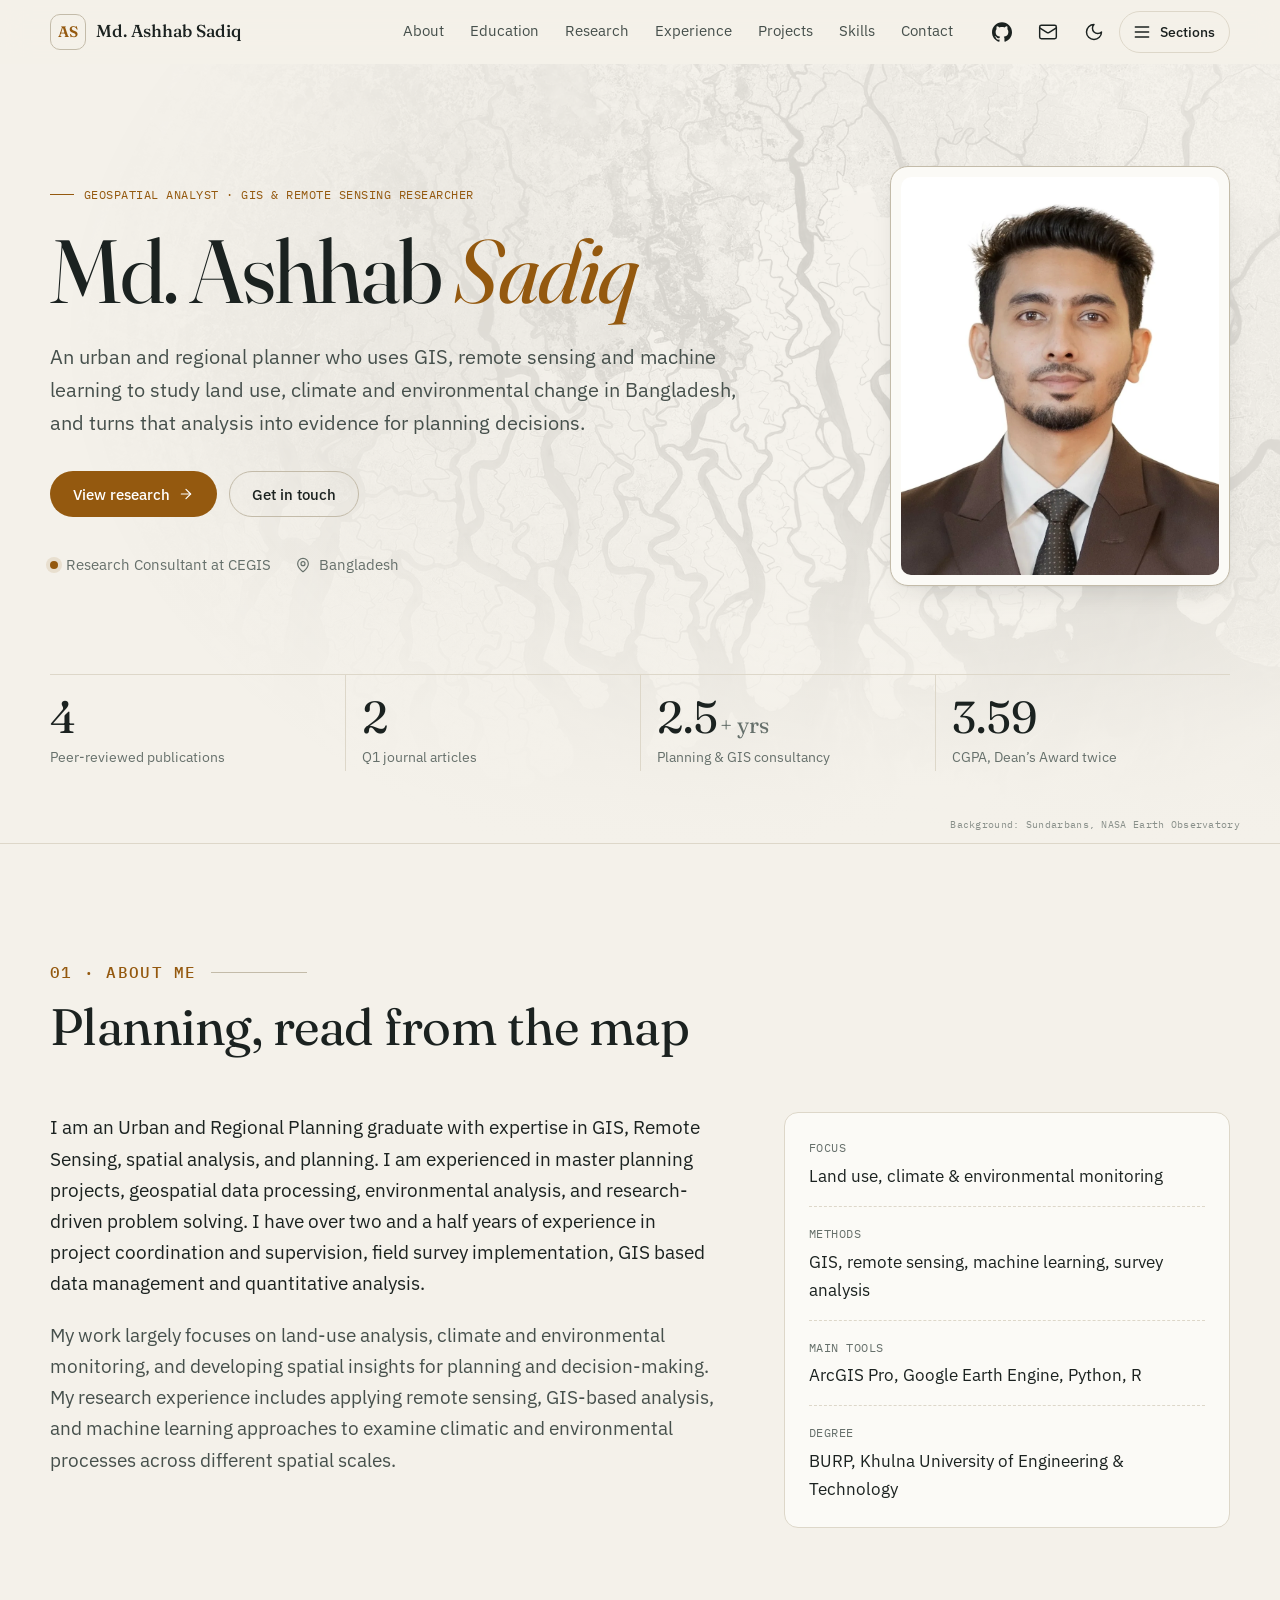
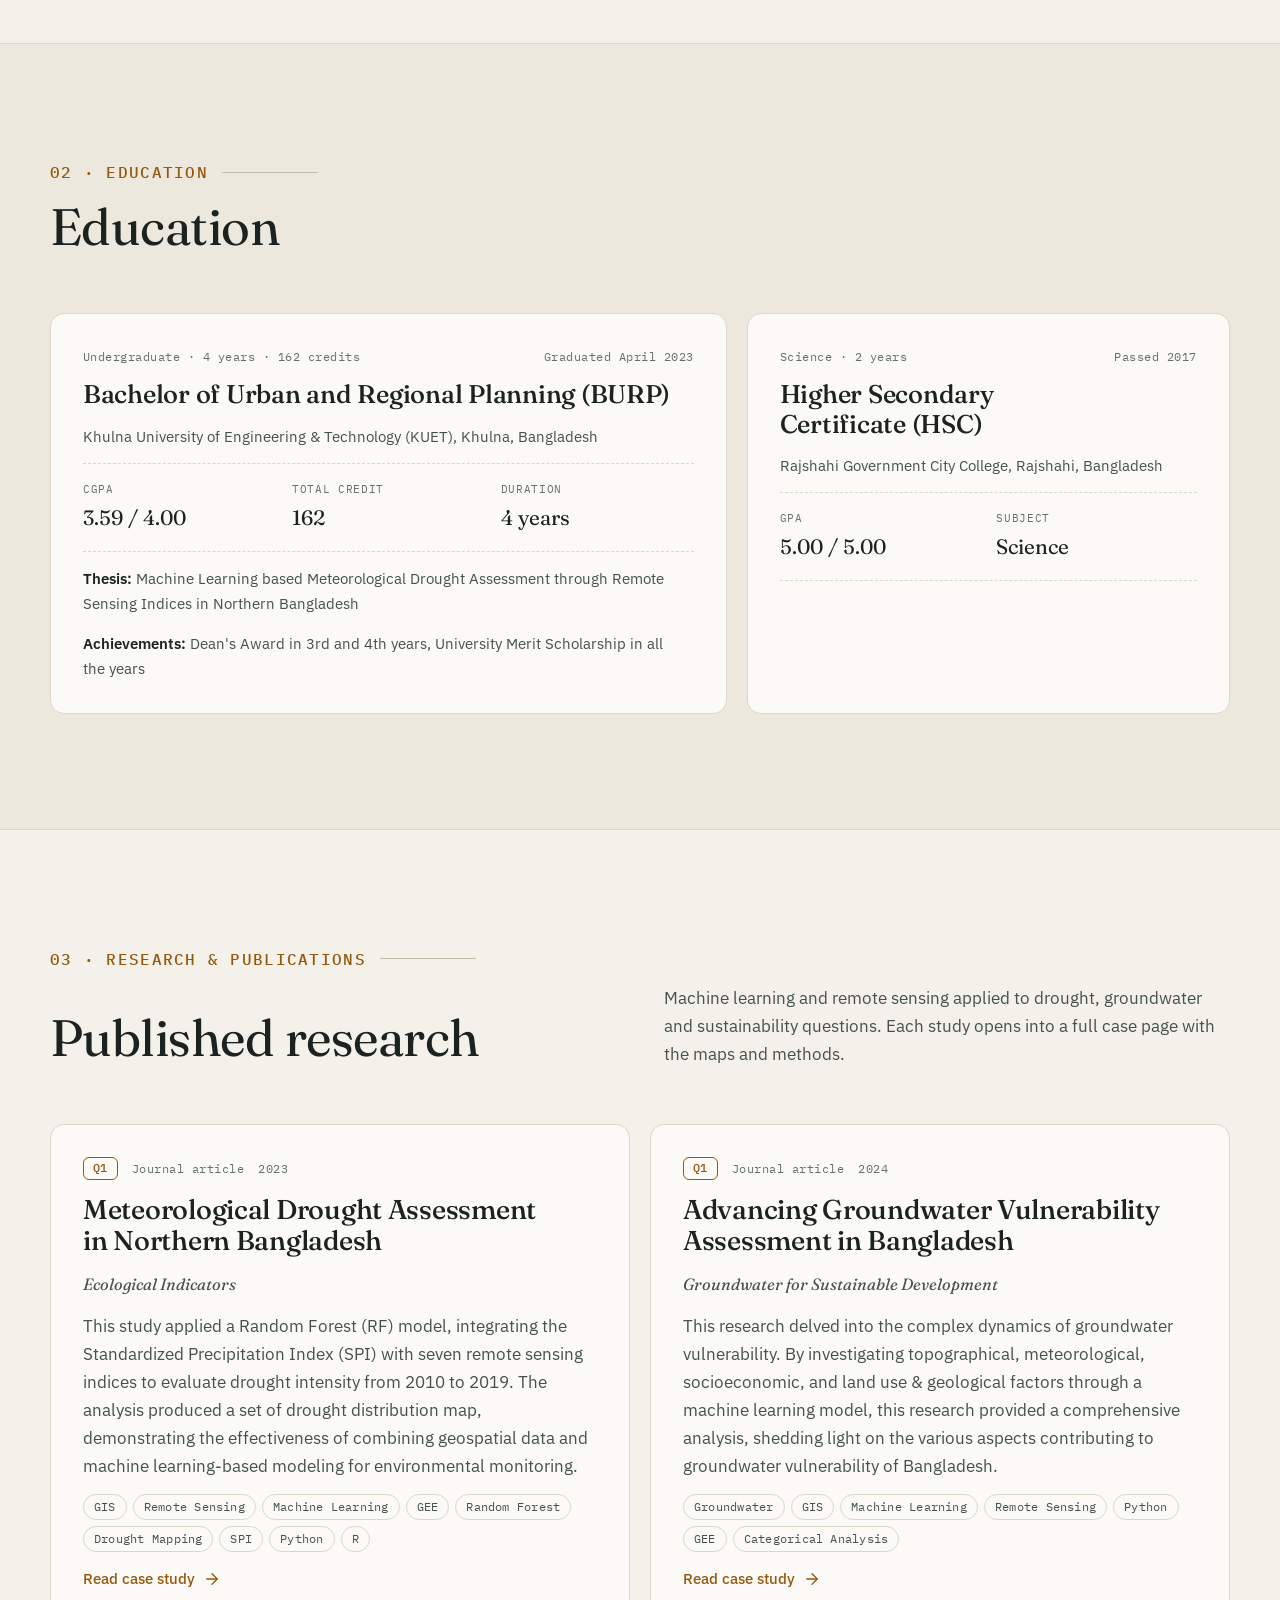
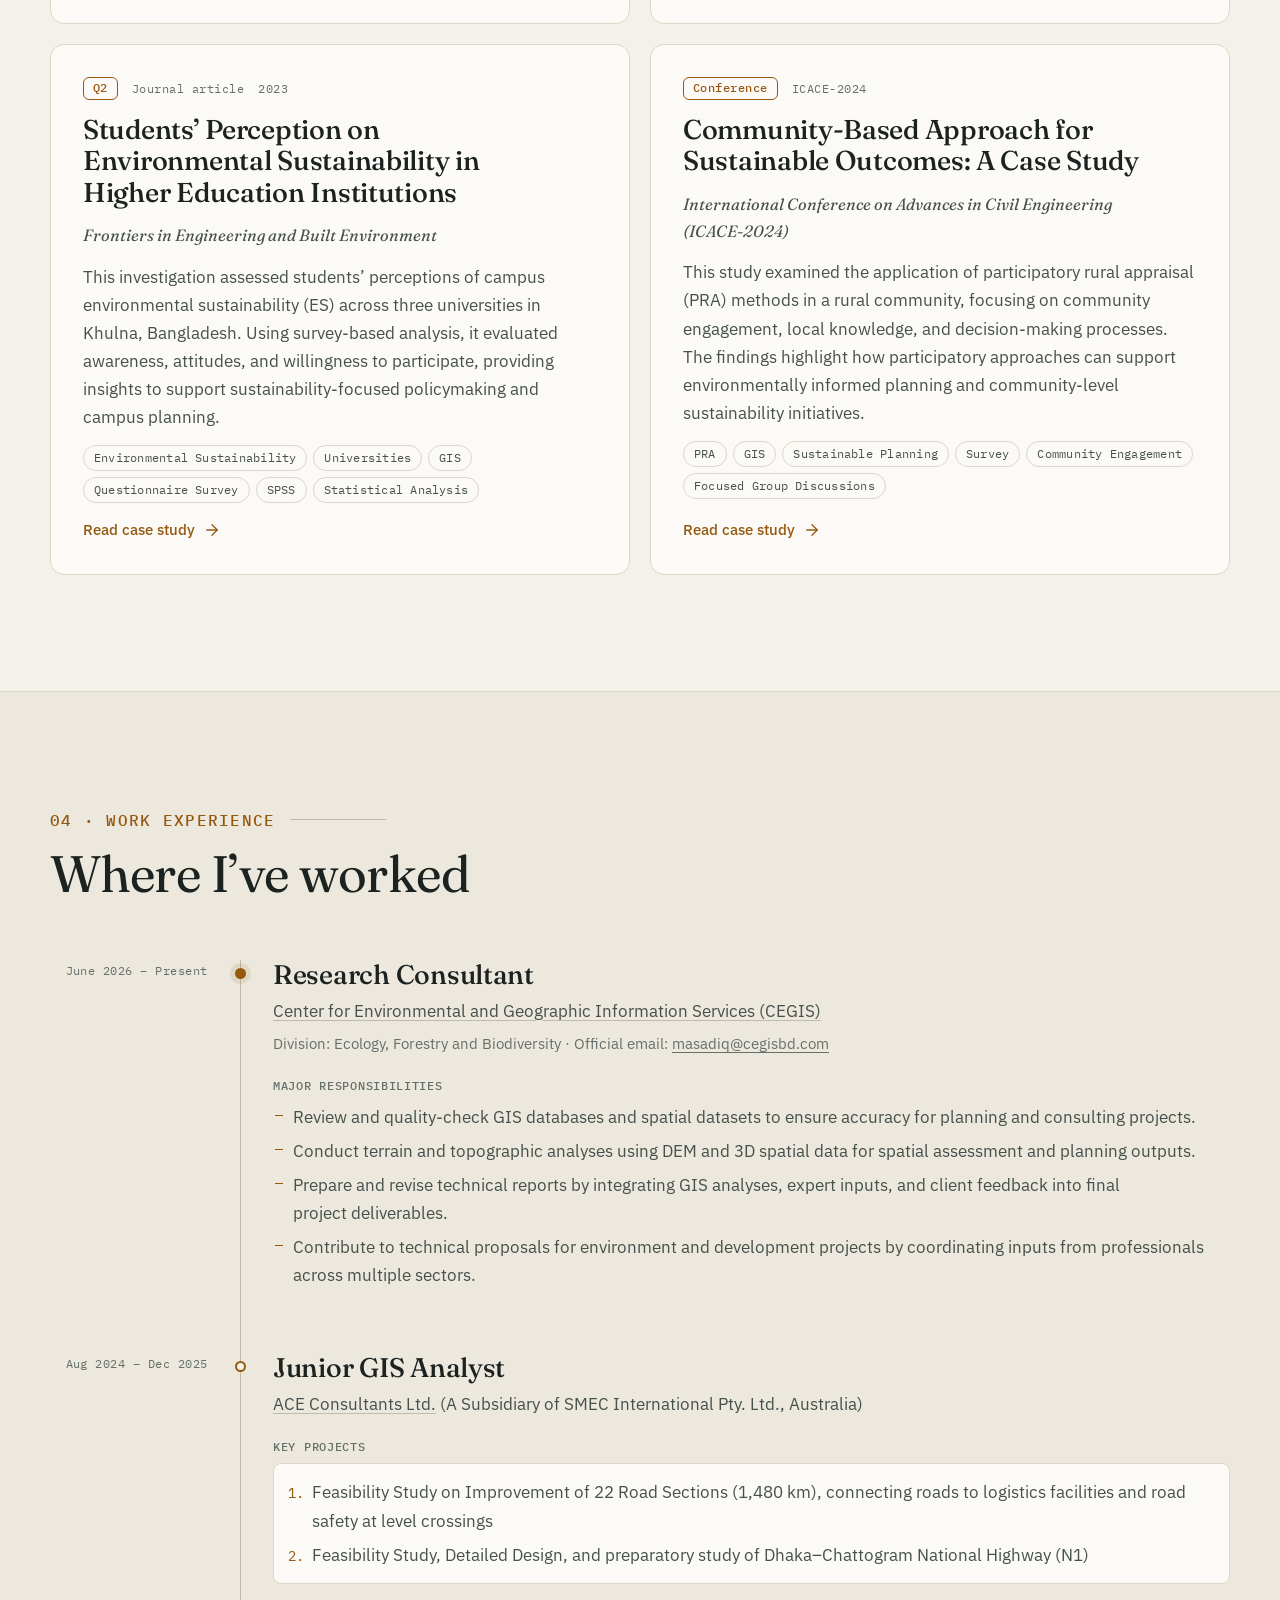
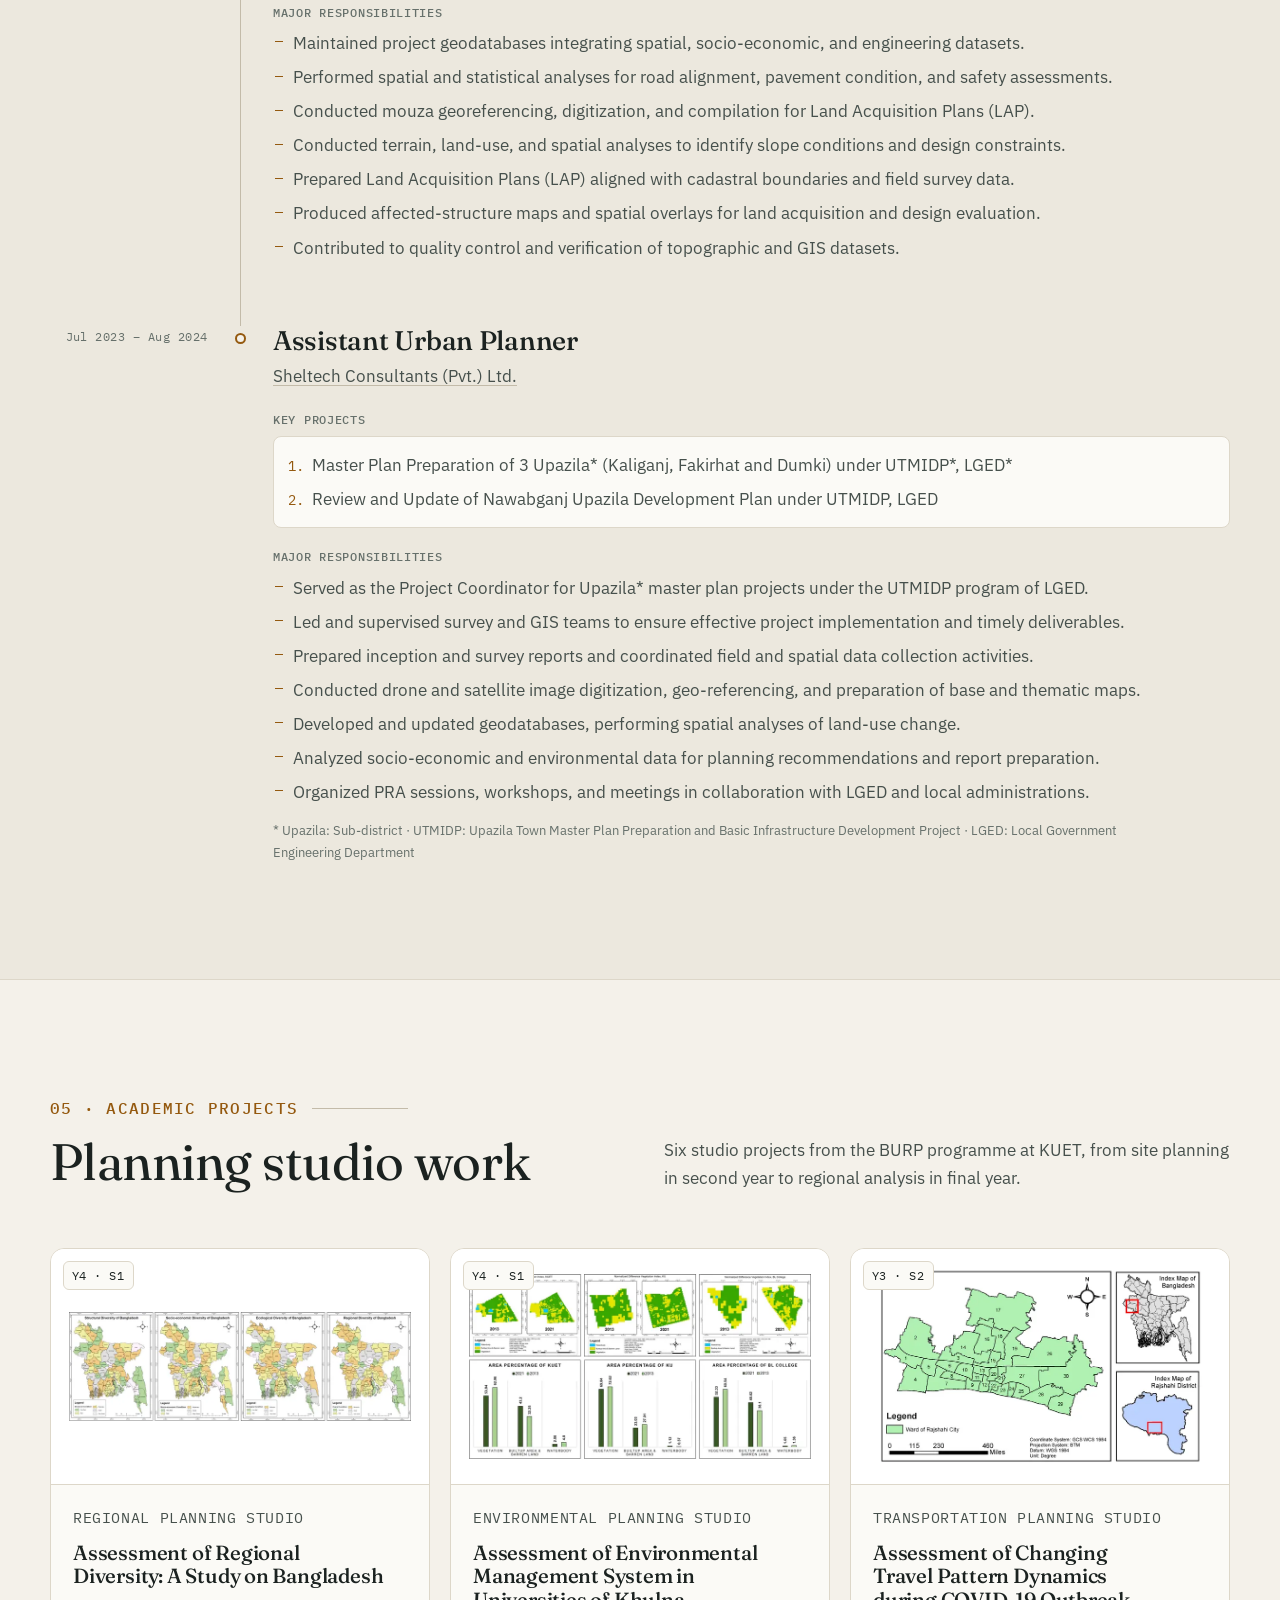
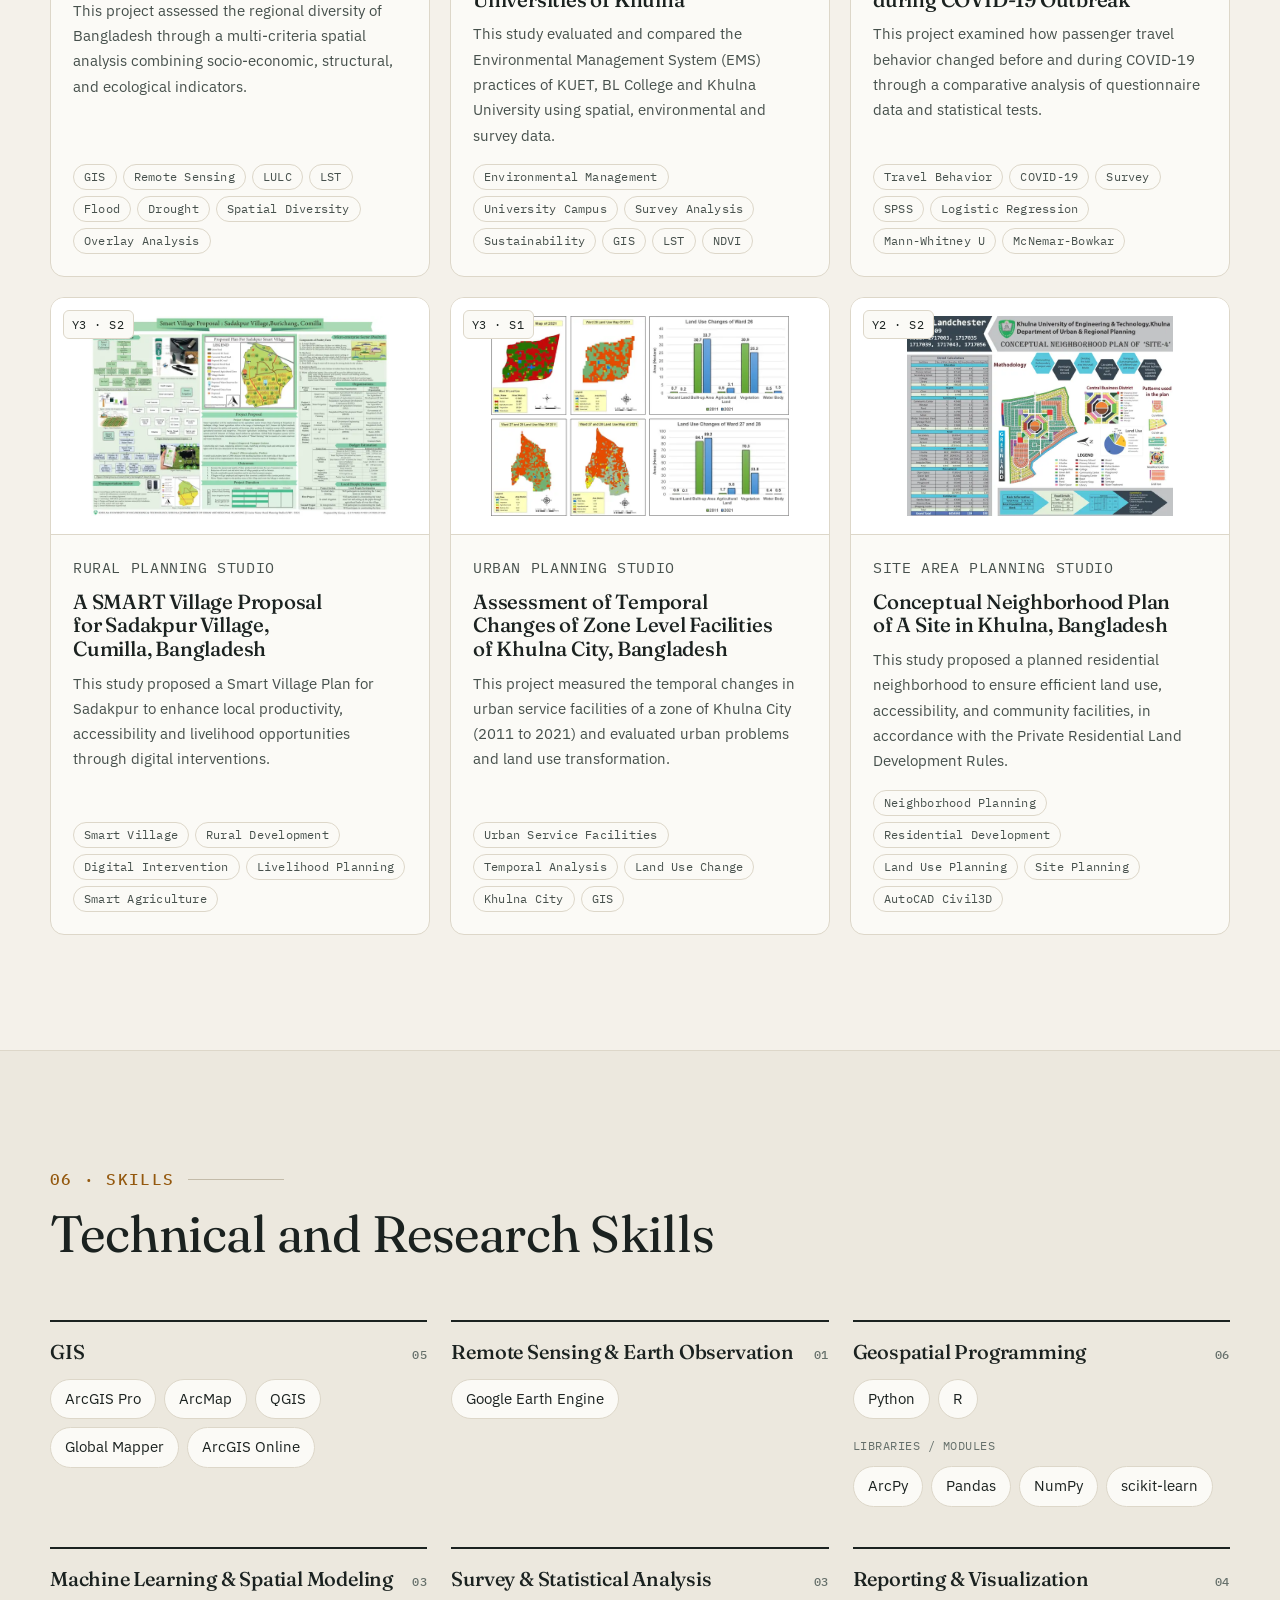
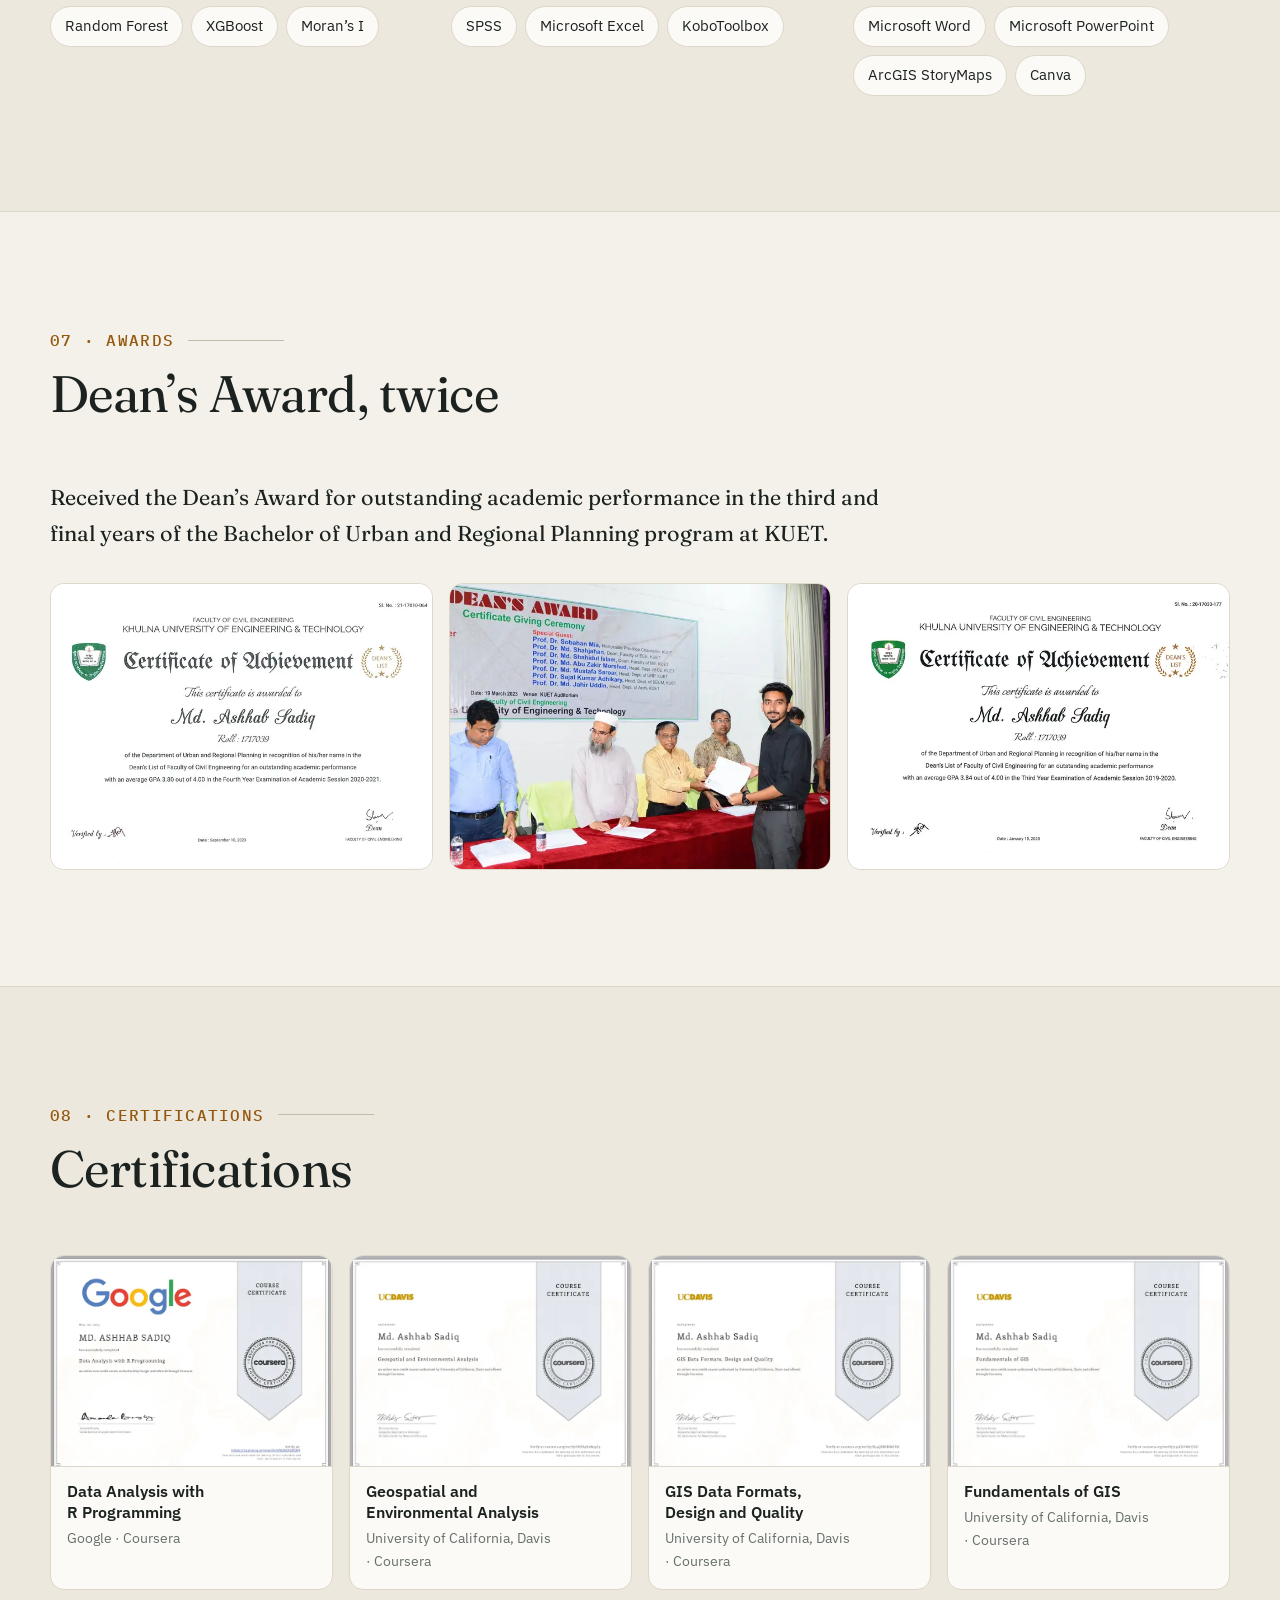
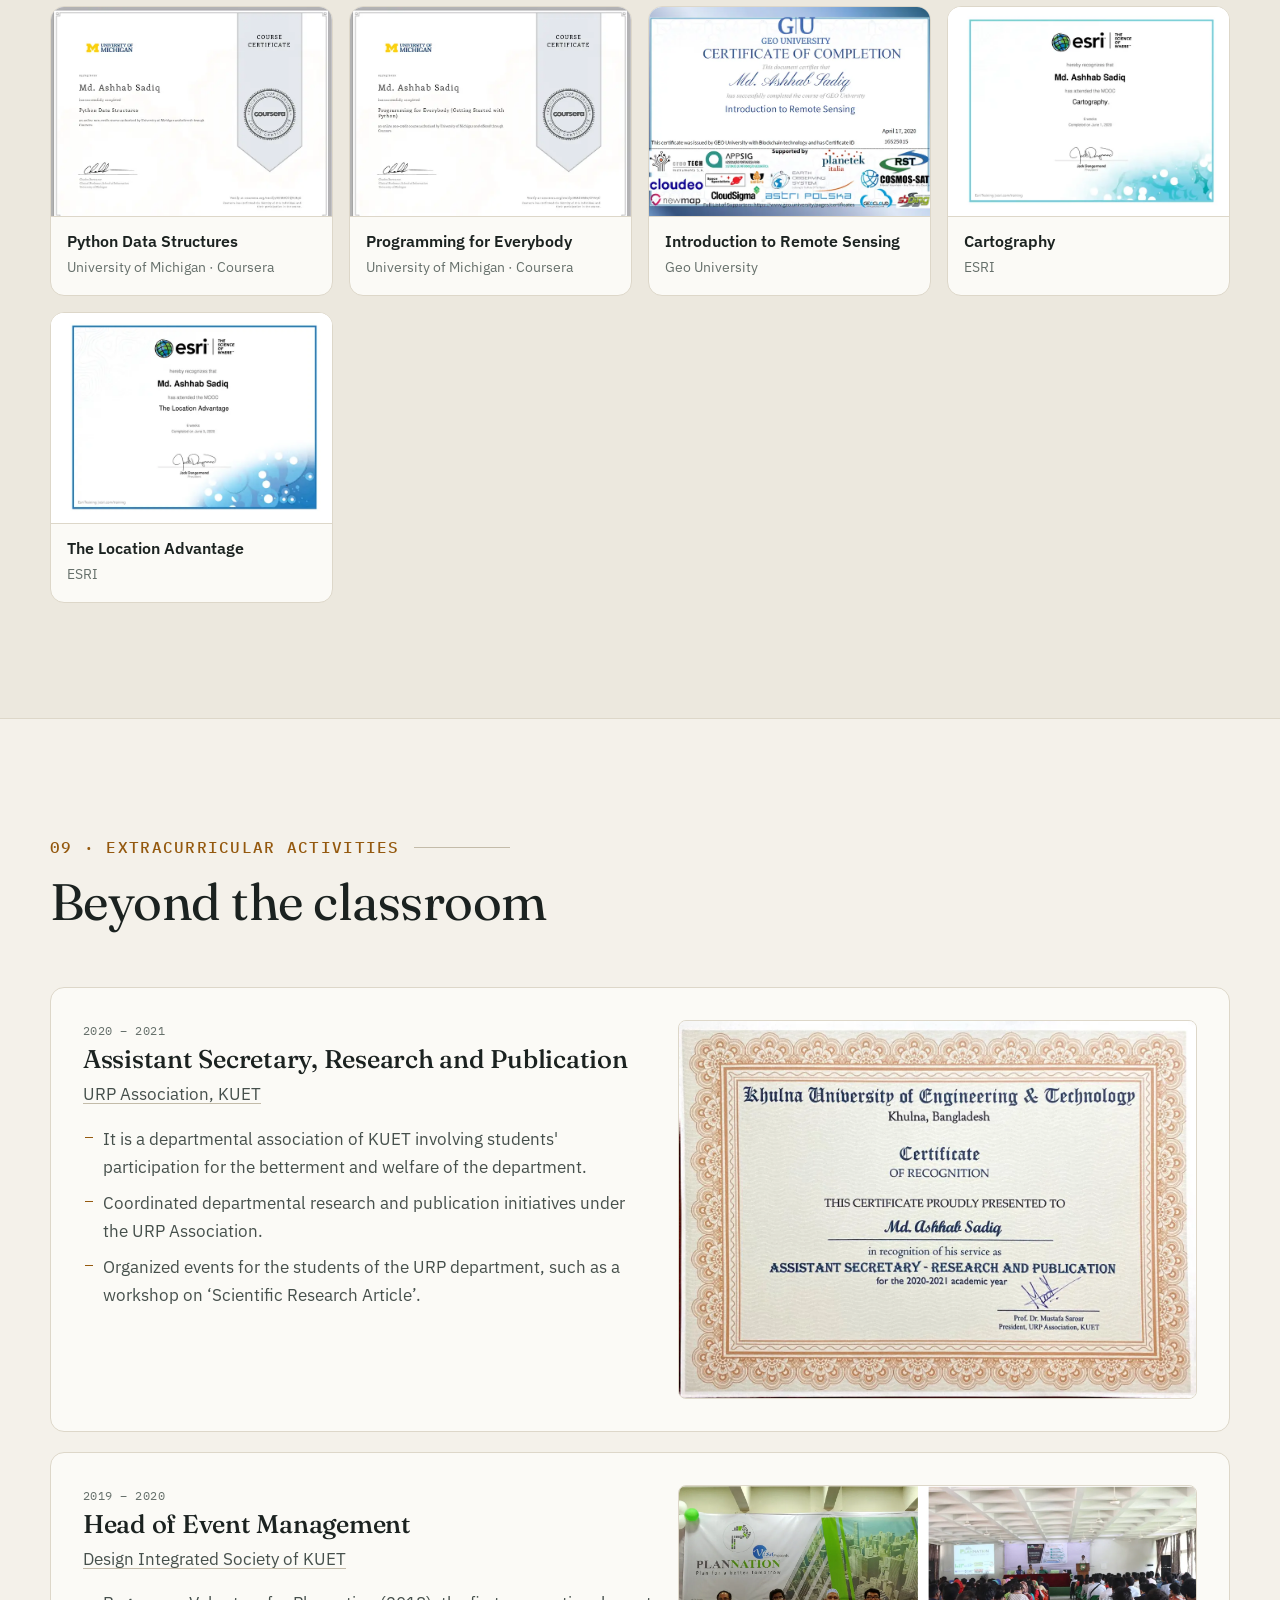
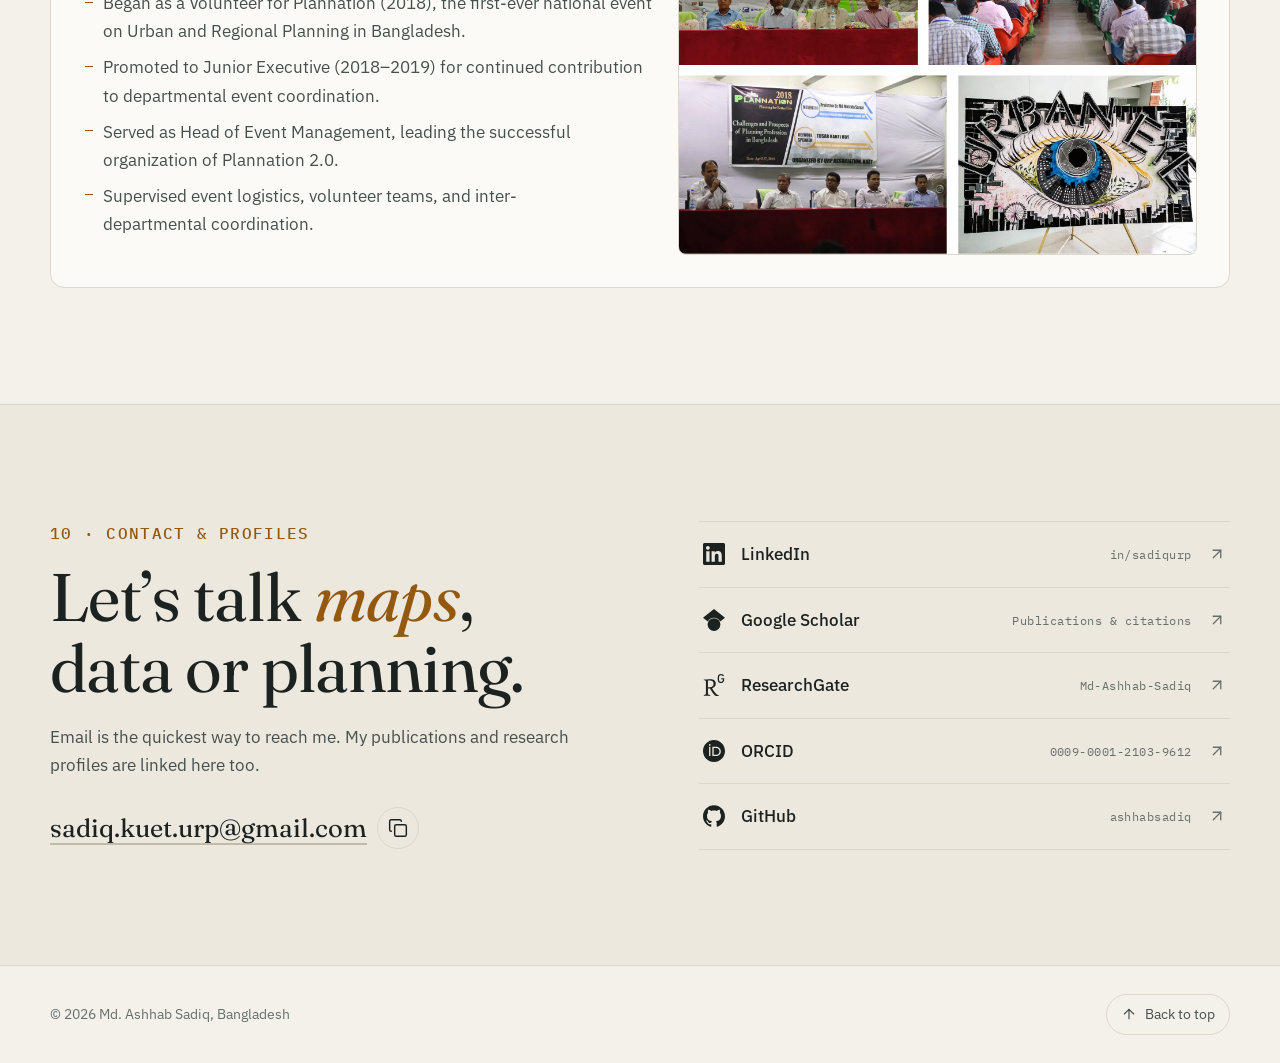
==== commit 110bbe08: "Update portfolio design" ====
--- a/index.html
+++ b/index.html
@@ -12,7 +12,7 @@
   <meta property="og:title" content="Md. Ashhab Sadiq · Geospatial Analyst &amp; Urban Planner">
   <meta property="og:description" content="GIS, remote sensing and machine learning for land use, climate and environmental planning in Bangladesh.">
   <meta property="og:url" content="https://ashhabsadiq.github.io/">
-  <meta property="og:image" content="https://ashhabsadiq.github.io/Images/web/photo.webp">
+  <meta property="og:image" content="https://ashhabsadiq.github.io/Images/web/portrait.webp">
   <link rel="icon" href="Images/Icon.ico">
   <script>(function(){var d=document.documentElement;d.classList.add('js');try{var t=localStorage.getItem('theme');if(t==='light'||t==='dark')d.setAttribute('data-theme',t);}catch(e){}})();</script>
   <link rel="preconnect" href="https://fonts.googleapis.com">
@@ -89,6 +89,7 @@
 <!-- ============ HERO ============ -->
 <section class="hero" id="top">
   <div class="hero-bg" aria-hidden="true"></div>
+  <a class="bg-credit" href="https://commons.wikimedia.org/wiki/File:Sundarbans.jpg" target="_blank" rel="noopener">Background: Sundarbans, NASA Earth Observatory</a>
   <div class="container">
     <div class="hero-grid">
       <div class="hero-copy">
@@ -105,20 +106,9 @@
           <span><svg class="icon" aria-hidden="true"><use href="icons.svg#pin"/></svg>Bangladesh</span>
         </div>
       </div>
-      <figure class="hero-map" aria-label="Study areas">
-          <svg class="sheet" viewBox="0 0 612 794" role="img" aria-labelledby="sheet-title">
-            <title id="sheet-title">Map of Bangladesh marking the study areas: Rangpur, Rajshahi, Cumilla and Khulna</title>
-            <rect class="neat-outer" x="38" y="38" width="536" height="718"/>
-            <rect class="neat" x="46" y="46" width="520" height="702"/>
-            <g class="grat"><line x1="66" y1="46" x2="66" y2="748"/><line x1="168" y1="46" x2="168" y2="748"/><line x1="270" y1="46" x2="270" y2="748"/><line x1="372" y1="46" x2="372" y2="748"/><line x1="474" y1="46" x2="474" y2="748"/><line x1="46" y1="692" x2="566" y2="692"/><line x1="46" y1="581" x2="566" y2="581"/><line x1="46" y1="469" x2="566" y2="469"/><line x1="46" y1="358" x2="566" y2="358"/><line x1="46" y1="247" x2="566" y2="247"/><line x1="46" y1="135" x2="566" y2="135"/></g>
-            <path class="land" d="M487 537L488 544L489 548L487 564L488 591L488 594L490 600L493 611L494 612L494 613L493 615L491 617L488 618L486 619L485 617L484 615L484 611L482 606L479 606L476 606L471 606L469 605L468 604L467 603L466 602L466 600L466 598L464 596L461 595L457 600L454 600L452 600L451 602L450 607L447 611L446 613L446 615L447 619L447 622L446 625L446 627L447 629L447 630L450 633L450 634L451 636L455 640L455 644L454 648L455 653L456 657L459 662L460 663L460 665L461 671L462 672L462 673L462 674L461 676L461 675L460 674L459 673L457 667L450 654L448 647L447 646L442 641L441 640L439 636L438 634L433 629L433 627L433 625L433 618L433 615L433 613L427 602L426 601L425 601L424 599L424 597L423 595L424 595L424 596L425 596L425 594L426 592L428 591L430 591L429 590L428 588L427 586L427 584L428 582L429 581L430 580L430 578L432 576L432 575L432 574L432 573L432 572L431 571L430 571L431 570L431 569L431 568L431 567L430 568L431 568L429 572L428 574L426 574L426 573L426 571L426 569L426 568L425 570L424 569L424 568L423 566L424 564L424 563L426 563L427 562L426 561L425 562L424 561L425 560L427 558L422 558L421 559L419 559L418 558L418 556L419 553L421 552L420 551L421 550L422 549L423 549L423 548L422 548L421 548L420 549L420 550L419 549L419 546L418 542L418 541L417 539L416 538L416 534L414 523L413 519L414 519L415 520L414 518L413 518L412 520L412 522L411 520L410 517L409 515L409 512L410 510L410 509L411 508L412 508L412 506L411 505L410 504L409 504L409 501L411 499L413 499L416 498L417 495L419 488L418 488L417 488L417 489L416 494L415 495L414 496L412 498L411 498L410 499L408 500L407 501L407 503L408 504L410 504L411 505L410 507L409 509L407 508L405 506L403 493L402 489L395 475L382 457L379 456L377 454L376 452L375 450L374 450L373 450L373 449L373 447L373 446L374 445L375 441L376 437L376 434L375 436L373 442L372 443L370 444L369 446L368 448L368 451L367 450L366 449L364 449L362 449L364 450L364 451L363 452L361 452L356 452L358 453L359 454L360 455L360 456L359 457L357 458L355 458L352 457L351 457L351 455L350 454L348 454L345 454L345 455L346 456L346 457L346 458L344 458L349 460L352 461L353 463L353 465L352 466L351 471L349 473L347 474L344 475L339 476L335 474L333 471L332 466L331 465L330 463L329 460L328 459L327 459L328 461L330 464L330 467L330 469L328 470L325 471L322 471L320 470L320 468L317 466L316 465L316 464L314 462L314 459L313 458L309 458L308 454L307 453L306 453L305 452L305 450L303 448L303 447L303 446L302 443L301 439L300 438L299 436L298 434L298 431L298 430L290 419L288 416L288 415L288 414L290 407L290 402L290 400L291 398L292 396L292 394L291 390L291 388L292 388L291 387L288 388L287 385L286 382L286 380L286 373L286 371L289 369L295 369L297 368L297 364L297 362L296 362L295 362L294 362L293 362L294 363L296 364L295 367L294 366L292 366L290 367L288 368L286 369L286 368L284 364L285 361L286 358L289 357L288 356L288 357L287 357L287 356L285 356L281 358L282 359L282 360L280 361L278 361L277 361L276 360L273 358L274 360L275 361L277 362L278 362L282 362L283 363L283 373L283 374L282 375L282 377L281 379L281 380L277 379L257 375L253 374L250 371L250 373L251 374L264 382L266 383L266 385L267 386L268 387L271 388L274 389L276 390L282 391L283 391L286 396L287 398L287 402L287 401L286 400L285 399L285 401L286 408L286 410L283 414L282 415L281 415L280 414L281 413L282 412L282 411L281 411L280 413L279 414L277 414L276 415L272 415L270 416L270 417L270 418L270 420L272 424L274 427L276 430L276 432L276 433L277 433L278 433L279 434L279 435L279 436L277 437L276 436L274 436L273 436L271 439L270 442L269 446L266 446L268 448L267 449L266 450L265 449L262 450L264 451L267 452L269 453L270 451L271 451L273 453L274 455L274 456L275 459L276 463L277 467L276 468L275 469L274 469L272 470L271 470L270 472L269 478L269 480L270 479L270 478L271 478L272 477L272 476L271 473L272 472L272 471L274 470L276 470L278 470L282 472L283 476L284 479L286 483L285 482L284 482L284 485L285 487L287 491L287 493L287 495L287 500L284 508L281 512L279 513L276 514L275 515L275 516L275 518L274 520L271 525L270 526L269 526L268 526L266 525L265 524L264 524L264 521L267 515L267 513L266 510L266 508L266 505L266 503L265 503L265 505L264 510L264 512L265 512L266 512L266 513L266 514L266 515L266 516L265 516L265 517L264 519L263 519L263 520L262 524L262 525L262 526L260 529L258 530L258 531L258 532L256 537L255 539L255 543L254 547L253 549L252 551L247 556L245 557L243 557L241 557L237 555L236 555L234 554L233 552L234 550L236 551L235 549L236 548L237 547L237 546L237 545L237 544L237 542L236 544L234 548L233 549L232 550L231 551L230 552L229 552L228 550L227 550L228 547L228 541L229 539L230 538L231 537L232 536L233 535L233 533L234 532L234 530L235 529L239 525L240 524L240 523L241 522L242 522L243 522L244 522L244 523L246 521L248 519L249 516L248 513L247 517L245 520L244 521L241 522L239 522L233 529L233 530L232 533L230 535L230 536L228 536L227 536L224 535L225 533L225 532L225 530L226 530L227 529L228 528L228 526L228 523L228 522L229 520L230 519L231 519L232 518L232 516L230 518L228 520L227 525L226 526L223 529L222 530L223 535L222 536L221 538L219 537L218 535L217 533L217 532L216 529L216 528L215 520L214 515L214 512L214 511L212 509L212 508L212 506L212 505L212 504L212 503L214 498L222 485L223 484L224 482L224 481L225 480L222 482L219 486L218 488L217 489L216 491L214 491L211 488L211 490L212 492L212 494L212 497L208 505L209 508L210 511L211 519L211 523L211 525L210 526L209 527L207 527L206 526L204 526L204 527L206 528L208 529L209 531L209 534L209 535L208 537L209 538L209 539L210 541L211 543L212 544L213 546L212 548L211 548L209 548L207 551L206 552L206 553L204 553L203 554L202 554L201 554L200 552L199 552L198 553L196 554L194 554L193 553L191 553L190 552L189 551L189 550L189 548L190 546L190 545L188 543L185 549L187 552L189 554L191 557L193 558L194 559L193 561L190 563L188 562L187 561L186 561L183 562L184 565L184 566L182 568L180 567L177 562L177 560L176 556L176 553L177 552L179 549L180 548L180 546L180 538L180 531L181 529L184 525L184 522L184 520L183 518L182 516L180 514L180 512L184 508L184 506L184 504L185 502L185 499L186 498L185 498L184 500L183 503L182 504L181 505L182 508L179 510L178 512L178 514L180 517L181 519L181 520L181 522L181 524L180 526L180 527L179 534L179 536L176 537L176 535L176 530L176 529L177 526L177 525L172 514L172 512L173 506L172 504L172 502L171 502L170 509L171 524L172 524L172 522L172 520L173 520L173 521L174 522L174 524L175 525L175 526L175 527L174 530L174 531L172 531L172 532L172 533L173 533L174 535L175 537L175 538L175 539L175 545L174 546L172 547L171 549L170 550L170 552L170 554L170 557L170 559L169 561L167 563L164 566L163 566L160 564L160 562L159 559L160 554L160 552L162 548L162 546L162 544L160 540L159 538L158 538L158 540L158 541L158 542L159 544L159 546L158 547L157 549L156 550L155 551L154 555L153 556L152 555L151 555L151 558L152 562L152 565L150 568L150 570L153 571L152 572L150 574L148 574L146 574L144 573L143 571L144 569L145 568L145 567L142 558L142 557L142 556L141 555L140 556L139 557L139 558L138 559L137 558L135 557L134 556L133 555L131 546L130 544L131 542L132 537L132 535L131 532L129 529L128 528L129 522L128 520L130 518L130 515L130 513L129 511L124 505L123 503L125 502L123 499L122 498L121 492L121 491L121 490L122 488L122 487L122 484L120 480L119 476L118 475L115 474L117 472L118 470L117 467L116 464L115 462L115 459L114 458L113 454L113 452L114 451L115 449L116 448L116 446L117 444L117 442L117 440L116 439L113 438L112 437L109 432L108 430L106 427L106 426L106 424L107 421L107 415L109 412L114 406L117 404L118 403L118 402L118 401L118 400L115 400L114 400L113 400L106 397L104 397L103 397L102 398L101 398L100 399L99 399L93 397L91 395L90 393L90 391L91 388L94 385L99 371L99 369L98 368L96 369L95 371L94 371L92 368L91 368L88 366L87 364L84 360L82 358L80 358L78 358L78 356L78 355L78 353L77 353L76 352L76 351L78 341L77 340L77 338L77 337L77 336L79 334L79 332L79 331L79 330L79 329L79 328L81 327L83 327L85 327L87 326L88 326L92 322L93 320L94 318L93 316L92 314L92 312L93 310L94 309L94 308L92 307L92 306L90 304L89 303L89 302L90 299L90 298L90 296L90 295L90 294L91 292L94 292L95 291L95 290L96 288L97 287L96 287L96 285L96 284L96 280L93 277L90 275L88 274L87 277L85 279L83 279L78 278L71 277L69 277L61 271L34 257L32 256L32 255L30 254L30 253L29 252L29 246L29 245L27 244L26 241L24 241L23 240L23 237L24 235L25 233L26 228L27 228L28 227L29 226L29 225L29 223L30 223L32 223L32 221L34 219L35 218L34 216L33 212L33 211L32 210L37 207L39 206L41 207L42 208L44 210L45 212L45 214L46 214L51 215L52 215L53 214L55 211L59 207L60 204L60 201L63 198L64 195L64 188L64 181L65 180L69 179L70 179L74 180L76 181L77 182L78 181L79 181L81 179L85 179L88 180L94 182L100 183L101 182L102 180L103 179L104 179L105 179L112 182L114 182L113 180L115 179L115 178L115 176L115 175L116 174L120 171L121 170L121 169L121 168L120 167L115 167L112 167L111 165L110 164L108 164L107 164L106 164L104 160L104 159L104 158L103 157L102 156L104 152L104 149L103 148L101 147L100 145L99 145L96 143L96 145L95 146L94 146L93 146L92 146L91 147L91 148L90 149L88 149L86 148L83 146L81 145L77 145L74 145L73 144L73 142L70 140L69 138L65 136L63 134L63 128L60 125L53 120L47 113L44 111L39 112L37 113L35 114L33 114L32 113L32 111L31 110L29 108L29 107L29 106L29 104L28 99L29 99L29 98L31 91L33 88L36 86L37 84L36 82L35 81L35 80L35 79L35 78L36 75L37 74L40 71L41 71L42 70L43 69L44 69L46 68L52 66L54 65L55 63L54 59L55 58L56 56L58 54L63 51L63 50L64 49L65 50L66 50L67 50L68 50L69 50L71 50L71 47L69 41L68 39L64 37L59 36L56 35L55 36L55 39L53 39L52 37L52 36L53 34L54 32L56 25L57 23L58 21L60 20L61 22L60 25L61 27L62 28L66 30L68 30L69 32L70 33L71 34L72 35L74 36L76 37L77 37L80 37L81 38L81 39L82 40L83 41L84 42L85 42L87 43L87 44L87 45L87 46L88 46L88 48L89 49L91 50L93 51L93 52L92 55L91 56L87 58L86 58L88 60L96 57L100 58L101 60L102 62L103 63L105 64L106 63L108 60L110 58L112 59L117 63L120 64L124 63L127 62L126 60L125 59L124 59L123 58L123 56L122 57L121 57L120 57L120 56L119 52L116 51L113 50L111 48L111 46L112 44L113 42L115 41L116 40L117 40L118 41L120 42L121 43L122 45L123 46L125 46L127 47L128 47L128 49L128 50L130 51L132 52L133 53L133 54L132 55L131 54L130 54L130 57L130 59L132 62L133 64L134 71L135 73L136 74L142 77L144 78L145 79L146 82L146 83L150 84L153 87L154 88L157 89L158 90L160 89L161 88L162 88L164 90L165 90L166 90L171 89L172 89L173 90L174 92L175 93L176 94L178 94L178 93L179 91L178 90L179 87L184 83L185 81L184 80L183 80L181 80L180 79L180 78L181 77L183 76L184 76L182 76L180 75L180 73L181 71L182 71L182 70L183 70L185 71L185 70L184 69L184 66L185 65L187 64L189 64L189 66L189 68L189 71L191 72L192 72L193 72L194 72L196 73L196 74L197 76L197 78L199 80L199 81L198 83L199 84L199 86L202 88L202 90L203 90L203 91L204 90L205 90L206 90L207 91L207 93L205 94L203 95L205 96L207 96L207 97L207 99L203 107L202 110L204 120L206 126L207 130L207 138L206 146L205 152L204 154L204 156L203 159L204 163L205 167L206 169L207 169L211 168L215 168L237 177L254 180L262 184L265 184L276 182L284 182L288 181L289 182L291 182L293 183L296 184L297 184L298 183L299 182L300 182L301 182L302 183L304 184L305 184L308 185L320 183L324 182L340 179L346 180L347 179L349 178L350 178L355 181L370 185L374 186L376 186L377 185L378 185L380 184L381 183L382 183L384 183L385 184L385 185L387 186L389 187L391 187L394 186L395 185L395 184L396 184L398 184L399 184L400 182L401 182L402 182L407 182L418 181L424 182L426 181L428 180L432 180L435 181L438 182L439 183L439 184L440 185L441 185L442 185L443 186L444 186L445 186L446 186L447 186L448 188L450 190L451 190L452 191L454 192L459 192L460 193L462 195L465 196L467 198L468 200L468 201L470 202L474 205L475 205L475 206L474 207L477 208L478 208L478 210L479 212L478 214L477 216L474 217L467 219L466 219L465 218L465 217L458 213L454 211L451 213L450 214L451 217L452 220L452 222L452 224L452 225L447 240L446 244L446 248L445 250L444 251L443 252L442 252L441 253L440 255L439 257L440 264L439 267L437 269L434 271L432 271L423 270L423 272L425 275L425 277L424 276L421 274L420 274L418 274L418 276L419 281L419 283L417 292L416 294L414 295L412 295L409 292L409 290L409 288L408 287L407 287L401 286L400 287L400 290L401 292L401 294L400 295L398 296L396 296L394 295L393 293L392 288L390 288L390 289L389 296L388 299L387 300L386 301L383 302L379 303L375 302L367 300L363 301L362 304L362 308L361 312L360 313L359 313L358 313L356 312L354 313L353 315L352 316L348 322L348 324L348 325L349 328L349 329L349 331L347 337L346 339L344 340L342 340L341 341L340 343L340 346L342 346L344 347L344 349L343 350L342 350L341 350L340 353L341 355L344 361L344 363L345 366L346 368L347 369L349 370L349 371L350 372L350 375L352 380L353 382L354 383L355 383L356 384L355 385L354 386L353 387L353 388L354 388L354 390L357 408L358 412L361 416L364 416L364 413L363 403L363 398L363 396L364 394L367 394L368 396L370 398L371 400L371 399L371 398L372 400L372 401L373 403L374 403L374 406L375 408L377 416L378 418L378 419L379 419L379 420L379 423L380 424L381 425L382 426L384 426L385 427L386 428L386 429L386 430L388 429L388 428L389 427L389 426L390 425L391 426L392 426L393 426L394 425L397 425L398 424L399 423L401 422L402 421L403 418L403 417L404 416L405 416L406 416L407 414L407 413L407 412L406 409L404 401L403 398L402 393L404 388L407 382L410 379L411 377L417 375L418 374L420 372L422 368L422 364L420 351L420 347L420 344L420 343L422 343L423 344L424 346L429 351L430 352L433 352L434 350L438 345L439 343L444 342L446 345L447 349L448 351L450 350L451 344L452 344L455 345L455 347L454 352L454 356L458 368L458 374L459 375L460 376L461 377L461 378L462 379L461 381L462 382L464 384L464 385L464 387L464 388L464 390L465 391L465 392L464 394L462 398L462 400L462 404L464 420L464 428L465 432L467 434L470 436L472 438L473 446L474 450L475 452L477 454L478 456L479 457L479 466L479 472L480 474L481 478L481 480L487 516L487 519L486 520L484 520L483 520L485 528L487 535L487 536L487 537ZM422 562L422 566L426 574L426 578L426 581L425 585L425 588L424 590L422 590L420 590L418 590L418 591L418 592L417 593L416 593L415 592L414 591L414 589L414 588L415 585L416 584L416 581L415 577L413 570L413 565L414 563L415 562L416 562L418 564L418 565L418 566L417 568L417 570L418 568L419 565L419 562L418 560L420 560L422 559L422 561L422 562ZM134 559L136 561L137 564L136 566L133 564L128 558L128 557L129 555L129 553L128 549L128 547L127 545L127 544L128 544L129 544L129 545L129 546L130 547L131 554L132 558L134 559ZM417 550L417 552L415 554L414 558L412 564L411 565L410 564L412 554L411 549L411 547L412 545L415 542L415 543L416 544L417 548L417 550ZM285 536L285 539L286 540L286 542L284 542L284 544L283 544L282 544L281 546L279 549L277 550L276 550L276 549L278 549L278 547L277 547L276 546L277 546L277 545L277 544L277 542L278 541L285 536ZM258 542L261 537L262 536L265 535L264 537L262 542L259 550L258 552L257 552L257 547L257 544L258 542ZM264 530L263 532L260 536L260 538L259 538L260 536L261 532L262 530L264 530ZM269 530L273 534L274 537L273 541L271 542L268 545L267 546L265 545L265 544L265 542L265 540L266 539L266 538L266 535L266 532L267 531L268 530L269 530ZM280 528L279 527L275 530L274 531L274 528L274 526L276 524L277 524L278 522L282 520L283 520L284 518L285 517L286 516L287 516L285 524L285 522L284 520L283 524L282 528L282 532L279 535L277 536L276 535L276 534L276 532L276 531L280 528ZM320 512L321 511L322 512L322 513L322 519L321 521L319 522L318 520L318 517L319 514L320 511L320 512ZM324 514L324 508L324 506L326 506L326 509L326 511L325 513L324 514ZM322 510L320 509L320 507L321 505L322 504L322 499L323 496L324 494L325 495L325 497L326 499L326 501L325 504L322 510ZM341 495L342 498L344 499L345 503L345 506L345 510L344 513L343 515L342 516L341 519L339 520L337 521L336 522L335 524L333 525L330 525L328 524L327 524L327 522L330 518L332 515L332 514L333 508L333 500L334 492L336 491L339 493L341 495ZM287 488L287 487L286 487L286 486L286 485L287 485L289 487L290 489L291 493L292 495L291 493L290 492L290 494L290 499L290 500L289 500L289 498L289 497L289 496L290 496L289 494L288 490L287 488ZM290 488L291 481L292 481L292 483L292 484L292 486L291 487L290 488ZM342 479L347 478L348 480L347 482L345 484L342 485L340 485L338 483L339 480L342 479ZM374 470L383 482L384 486L383 490L378 491L375 489L372 484L370 480L370 476L372 471L374 470ZM305 480L309 484L312 486L309 497L310 515L309 518L303 526L302 528L301 528L301 526L298 529L298 530L295 534L294 534L292 535L291 536L290 536L290 533L291 530L292 526L294 524L288 532L287 532L286 530L286 527L287 524L289 521L288 519L289 515L293 505L294 503L294 501L294 495L294 493L294 489L294 487L294 486L294 485L293 483L291 476L290 474L289 472L283 468L281 468L281 464L281 460L283 450L284 449L285 448L287 448L289 447L291 447L292 450L293 454L294 457L296 461L297 464L299 466L301 468L301 474L302 477L305 480ZM290 440L292 442L294 445L292 445L288 444L284 444L282 447L280 448L278 449L278 452L279 454L277 456L276 454L275 453L275 452L274 451L273 450L271 449L272 448L272 447L272 444L272 442L272 440L273 438L274 438L277 439L279 438L280 437L281 436L285 436L286 437L288 439L290 440ZM292 429L290 429L289 429L290 429L291 430L292 431L292 433L289 432L288 432L287 431L286 429L286 428L284 428L283 429L282 429L279 429L278 429L276 426L278 423L282 420L284 420L286 422L290 426L292 428L292 429ZM276 416L277 417L277 418L275 419L273 422L272 423L271 418L271 416L275 416L276 416ZM278 388L276 388L274 388L272 386L269 383L268 382L268 380L271 380L274 382L279 384L283 387L284 390L280 387L278 386L278 388Z" transform="translate(46 46)"/>
-            <g class="labels"><text x="66" y="32" text-anchor="middle">88°E</text><text x="168" y="32" text-anchor="middle">89°E</text><text x="270" y="32" text-anchor="middle">90°E</text><text x="372" y="32" text-anchor="middle">91°E</text><text x="474" y="32" text-anchor="middle">92°E</text><text x="36" y="696" text-anchor="end">21°N</text><text x="36" y="585" text-anchor="end">22°N</text><text x="36" y="473" text-anchor="end">23°N</text><text x="36" y="362" text-anchor="end">24°N</text><text x="36" y="251" text-anchor="end">25°N</text><text x="36" y="139" text-anchor="end">26°N</text></g>
-            <g class="site"><circle cx="194" cy="164" r="9" class="halo"/><circle cx="194" cy="164" r="4"/><text x="206" y="168" text-anchor="start">Rangpur</text></g><g class="site"><circle cx="128" cy="317" r="9" class="halo"/><circle cx="128" cy="317" r="4"/><text x="140" y="321" text-anchor="start">Rajshahi</text></g><g class="site"><circle cx="391" cy="418" r="9" class="halo"/><circle cx="391" cy="418" r="4"/><text x="379" y="422" text-anchor="end">Cumilla</text></g><g class="site"><circle cx="224" cy="489" r="9" class="halo"/><circle cx="224" cy="489" r="4"/><text x="236" y="493" text-anchor="start">Khulna</text></g>
-            <g class="scale" transform="translate(-374 -22)"><line x1="446" y1="720" x2="546" y2="720"/><line x1="446" y1="715" x2="446" y2="725"/><line x1="496" y1="717" x2="496" y2="723"/><line x1="546" y1="715" x2="546" y2="725"/><text x="446" y="738">0</text><text x="546" y="738" text-anchor="end">100 km</text></g>
-            <g class="north"><path d="M530 64L538 92L530 86L522 92Z"/><text x="530" y="110" text-anchor="middle">N</text></g>
-          </svg>
-          <figcaption class="mono"><span>FIG. 01 · STUDY AREAS</span><span>BANGLADESH · WGS 84</span></figcaption>
-        </figure>
+      <figure class="hero-photo">
+        <img src="Images/web/portrait.webp" width="901" height="1126" alt="Portrait of Md. Ashhab Sadiq" fetchpriority="high" decoding="async">
+      </figure>
     </div>
 
     <dl class="stats">
--- a/style.css
+++ b/style.css
@@ -15,12 +15,13 @@
   --text: #1b2220;
   --text-2: #46504c;
   --muted: #66706b;
-  --accent: #0e0b08;
-  --accent-hover: #3a3228;
+  --accent: #94590f;
+  --accent-hover: #7a4708;
   --accent-ink: #ffffff;
-  --accent-soft: rgba(14, 11, 8, 0.07);
+  --accent-soft: rgba(148, 89, 15, 0.12);
   --ochre: #9c5612;
-  --grid: rgba(27, 34, 32, 0.06);
+  --bg-img-opacity: 0.13;
+  --bg-img-filter: invert(1) grayscale(1);
   --figure-bg: #ffffff;
   --header-bg: rgba(244, 241, 234, 0.82);
   --shadow-sm: 0 1px 2px rgba(27, 34, 32, 0.06);
@@ -55,7 +56,8 @@
     --accent-ink: #0e0b08;
     --accent-soft: rgba(227, 168, 87, 0.13);
     --ochre: #d9b48a;
-    --grid: rgba(244, 243, 236, 0.045);
+    --bg-img-opacity: 0.16;
+  --bg-img-filter: grayscale(1);
     --figure-bg: #f7f6f1;
     --header-bg: rgba(14, 11, 8, 0.86);
     --shadow-sm: 0 1px 2px rgba(0, 0, 0, 0.35);
@@ -81,7 +83,8 @@
   --accent-ink: #0e0b08;
   --accent-soft: rgba(227, 168, 87, 0.13);
   --ochre: #d9b48a;
-  --grid: rgba(244, 243, 236, 0.045);
+  --bg-img-opacity: 0.16;
+  --bg-img-filter: grayscale(1);
   --figure-bg: #f7f6f1;
   --header-bg: rgba(14, 11, 8, 0.86);
   --shadow-sm: 0 1px 2px rgba(0, 0, 0, 0.35);
@@ -259,14 +262,18 @@
 .hero { position: relative; overflow: hidden; padding-block: clamp(48px, 8vw, 104px) clamp(40px, 6vw, 72px); }
 .hero-bg {
   position: absolute; inset: 0; z-index: -1; pointer-events: none;
-  background-image:
-    linear-gradient(var(--grid) 1px, transparent 1px),
-    linear-gradient(90deg, var(--grid) 1px, transparent 1px);
-  background-size: 96px 96px;
-  background-position: -1px -1px;
-  -webkit-mask-image: radial-gradient(ellipse 80% 70% at 70% 40%, #000 30%, transparent 75%);
-  mask-image: radial-gradient(ellipse 80% 70% at 70% 40%, #000 30%, transparent 75%);
-}
+  background: url("Images/web/sundarbans-bg.webp") center 40% / cover no-repeat;
+  opacity: var(--bg-img-opacity);
+  filter: var(--bg-img-filter);
+  -webkit-mask-image: radial-gradient(ellipse 85% 95% at 72% 35%, #000 20%, transparent 80%);
+  mask-image: radial-gradient(ellipse 85% 95% at 72% 35%, #000 20%, transparent 80%);
+}
+.bg-credit {
+  position: absolute; right: var(--gutter); bottom: 10px; z-index: 1;
+  font-family: var(--font-mono); font-size: 0.62rem; letter-spacing: 0.03em;
+  color: var(--muted); opacity: 0.75; text-decoration: none;
+}
+.bg-credit:hover { opacity: 1; color: var(--text-2); }
 .hero::after {
   content: ""; position: absolute; inset: auto 0 0 0; height: 40%; z-index: -1; pointer-events: none;
   background: linear-gradient(to bottom, transparent, var(--bg));
@@ -283,27 +290,17 @@
 .hero-status .dot { width: 8px; height: 8px; border-radius: 50%; background: var(--accent); box-shadow: 0 0 0 4px var(--accent-soft); }
 .hero-status .icon { width: 16px; height: 16px; }
 
-/* Hero figure: Bangladesh on a graticule, drawn like a map sheet */
-.hero-map { justify-self: end; width: min(100%, 420px); margin: 0; }
-.sheet { width: 100%; height: auto; overflow: visible; }
-.sheet .neat-outer { fill: none; stroke: var(--line-strong); stroke-width: 1; }
-.sheet .neat { fill: var(--surface); fill-opacity: 0.55; stroke: var(--text-2); stroke-width: 1.2; }
-.sheet .grat line { stroke: var(--line-strong); stroke-width: 1; stroke-dasharray: 2 5; }
-.sheet .land { fill: var(--accent-soft); stroke: var(--accent); stroke-width: 1.6; stroke-linejoin: round; }
-.sheet text { font-family: var(--font-mono); font-size: 15px; letter-spacing: 0.04em; fill: var(--muted); }
-.sheet .site circle { fill: var(--text); }
-.sheet .site .halo { fill: none; stroke: var(--text); stroke-opacity: 0.45; }
-.sheet .site text { fill: var(--text); font-size: 19px; font-family: var(--font-body); letter-spacing: 0; paint-order: stroke; stroke: var(--bg); stroke-width: 4px; }
-.sheet .scale line { stroke: var(--text-2); stroke-width: 1.5; }
-.sheet .north path { fill: var(--text-2); }
-.sheet .north text { fill: var(--text-2); font-weight: 500; }
-.hero-map figcaption { display: flex; justify-content: space-between; gap: 12px; margin-top: -2%; padding: 0 2.5% 0 7.5%; color: var(--muted); font-size: 0.7rem; }
+/* Hero portrait: outlined frame, slightly rounded corners */
+.hero-photo { justify-self: end; width: min(100%, 340px); margin: 0; padding: 10px; border: 1px solid var(--line-strong); border-radius: 18px; background: var(--surface); box-shadow: var(--shadow); }
+.hero-photo img { width: 100%; aspect-ratio: 4 / 5; object-fit: cover; object-position: center 20%; border-radius: 10px; }
 
 @media (min-width: 900px) {
-  .hero-grid { grid-template-columns: minmax(0, 1.3fr) minmax(0, 0.7fr); }
+  .hero-grid { grid-template-columns: minmax(0, 1.35fr) minmax(0, 0.65fr); }
+  .hero-photo { max-height: 100%; }
 }
 @media (max-width: 899px) {
-  .hero-map { justify-self: center; width: min(100%, 340px); }
+  .hero-photo { justify-self: start; width: min(62%, 260px); padding: 8px; border-radius: 16px; }
+  .hero-photo img { border-radius: 9px; }
 }
 
 /* Key figures */
@@ -524,7 +521,7 @@
    Case-study pages (research-*.html, academic-*.html)
    ========================================================================== */
 .case-hero { position: relative; overflow: hidden; padding-block: clamp(32px, 6vw, 72px) clamp(32px, 5vw, 56px); border-bottom: 1px solid var(--line); }
-.case-hero .hero-bg { -webkit-mask-image: radial-gradient(ellipse 70% 90% at 85% 30%, #000 20%, transparent 70%); mask-image: radial-gradient(ellipse 70% 90% at 85% 30%, #000 20%, transparent 70%); }
+.case-hero .hero-bg { -webkit-mask-image: radial-gradient(ellipse 70% 100% at 85% 30%, #000 15%, transparent 72%); mask-image: radial-gradient(ellipse 70% 100% at 85% 30%, #000 15%, transparent 72%); }
 .back-link { display: flex; width: fit-content; align-items: center; gap: 8px; color: var(--text-2); text-decoration: none; font-size: 0.92rem; margin-bottom: clamp(24px, 4vw, 40px); padding: 6px 0; }
 .back-link .icon { width: 18px; height: 18px; transition: transform 0.2s var(--ease); }
 .back-link:hover { color: var(--accent); }
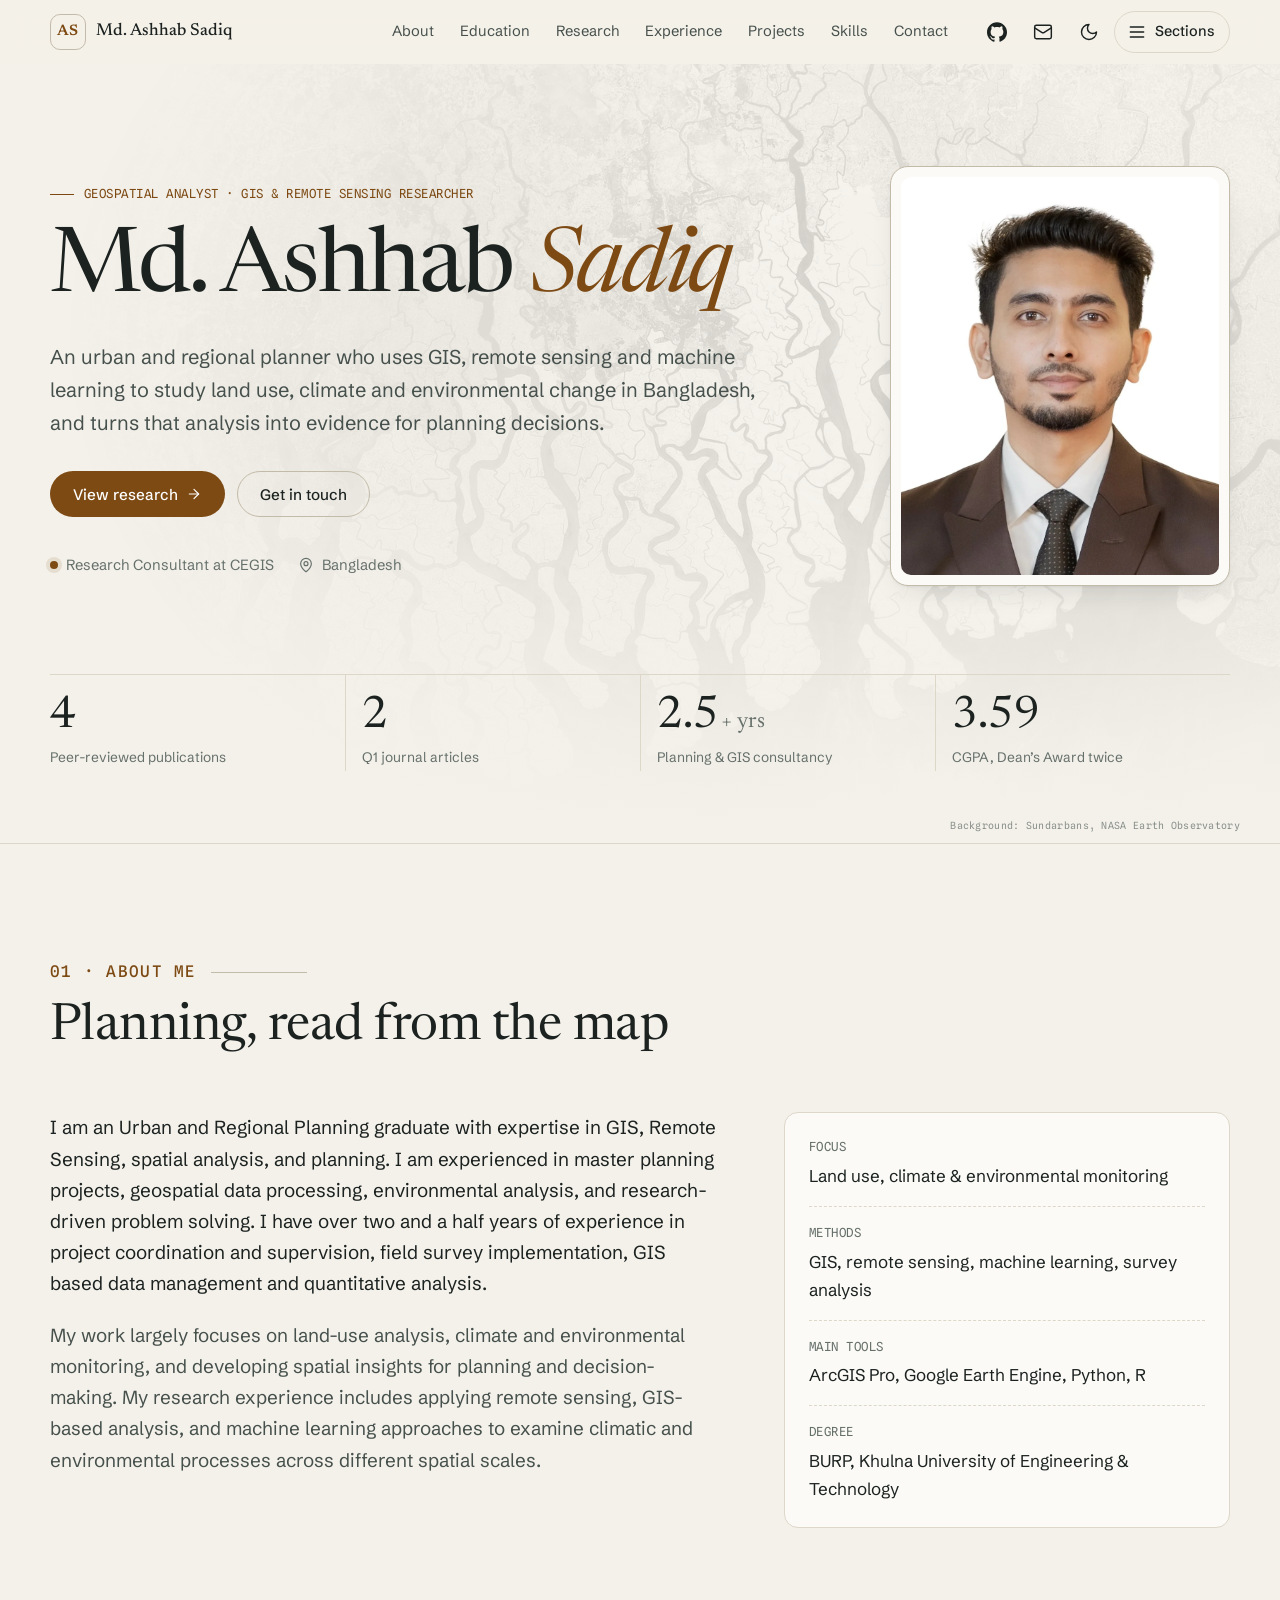
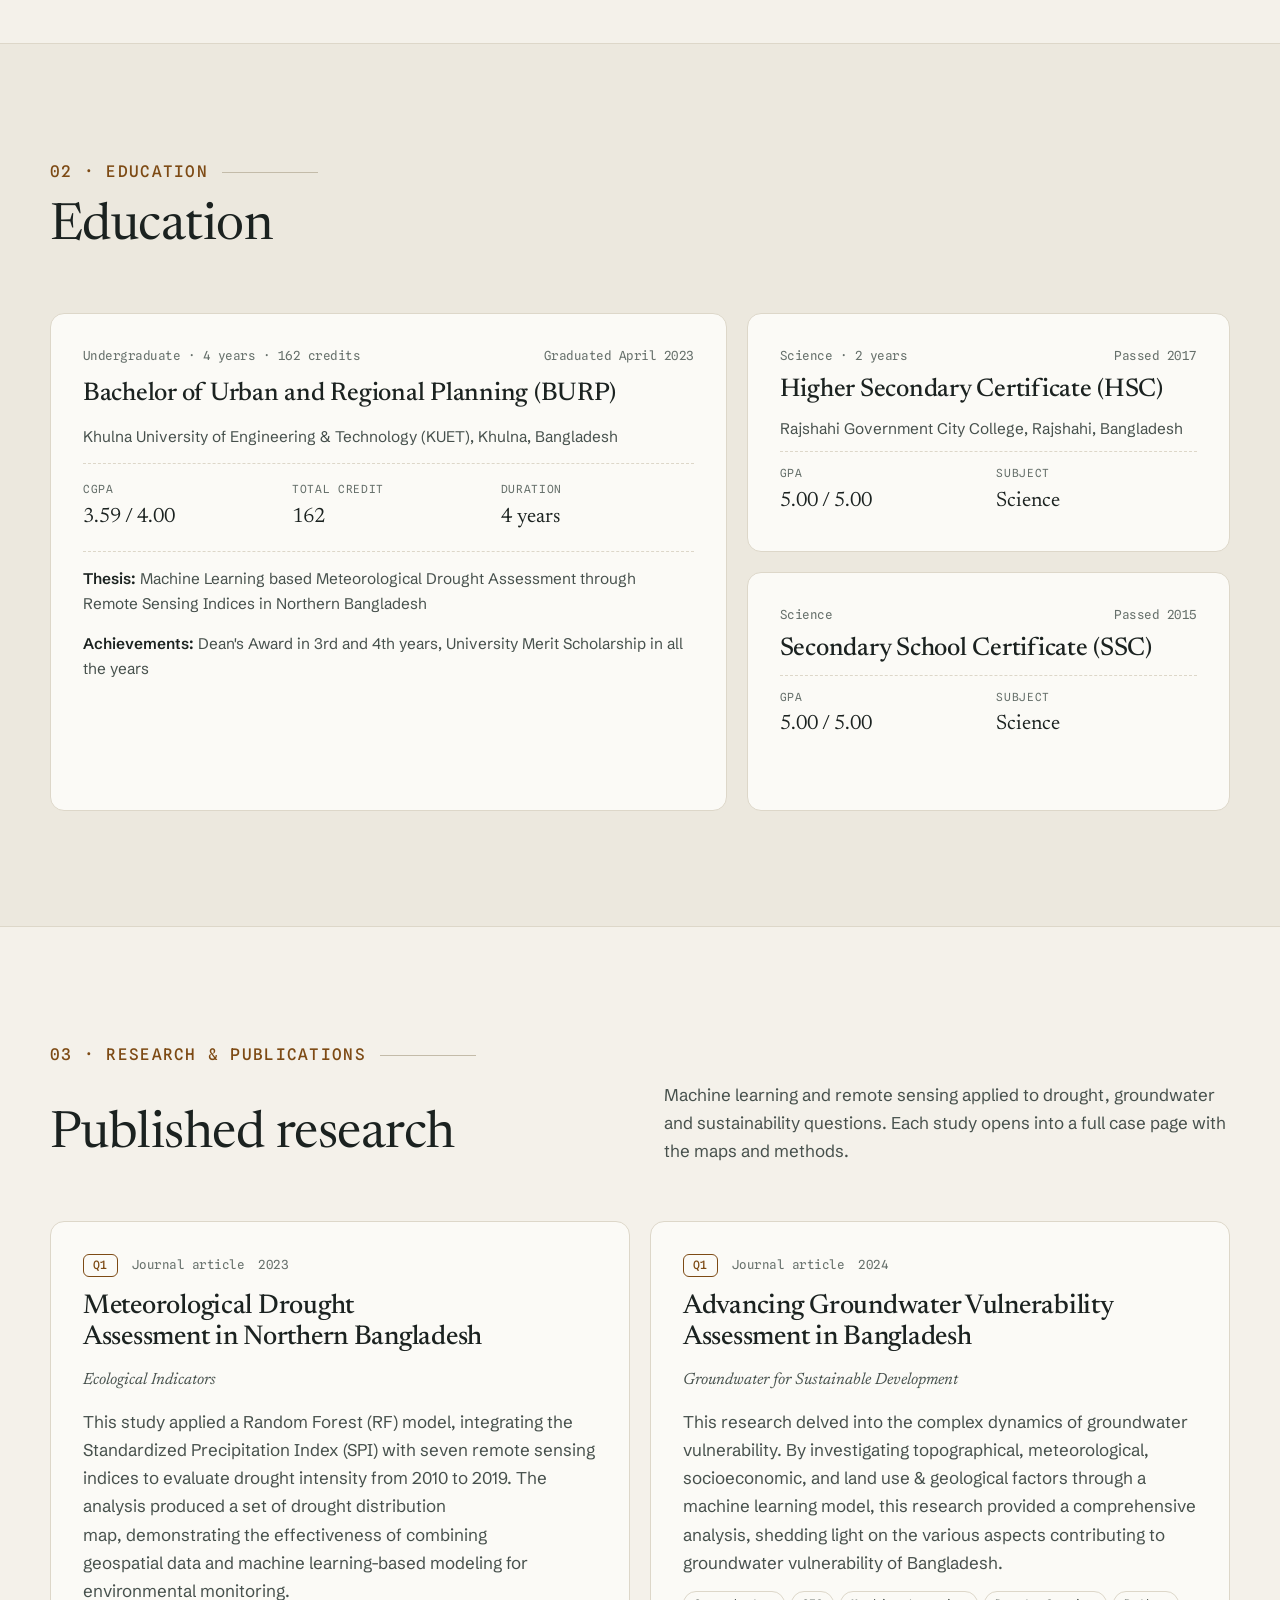
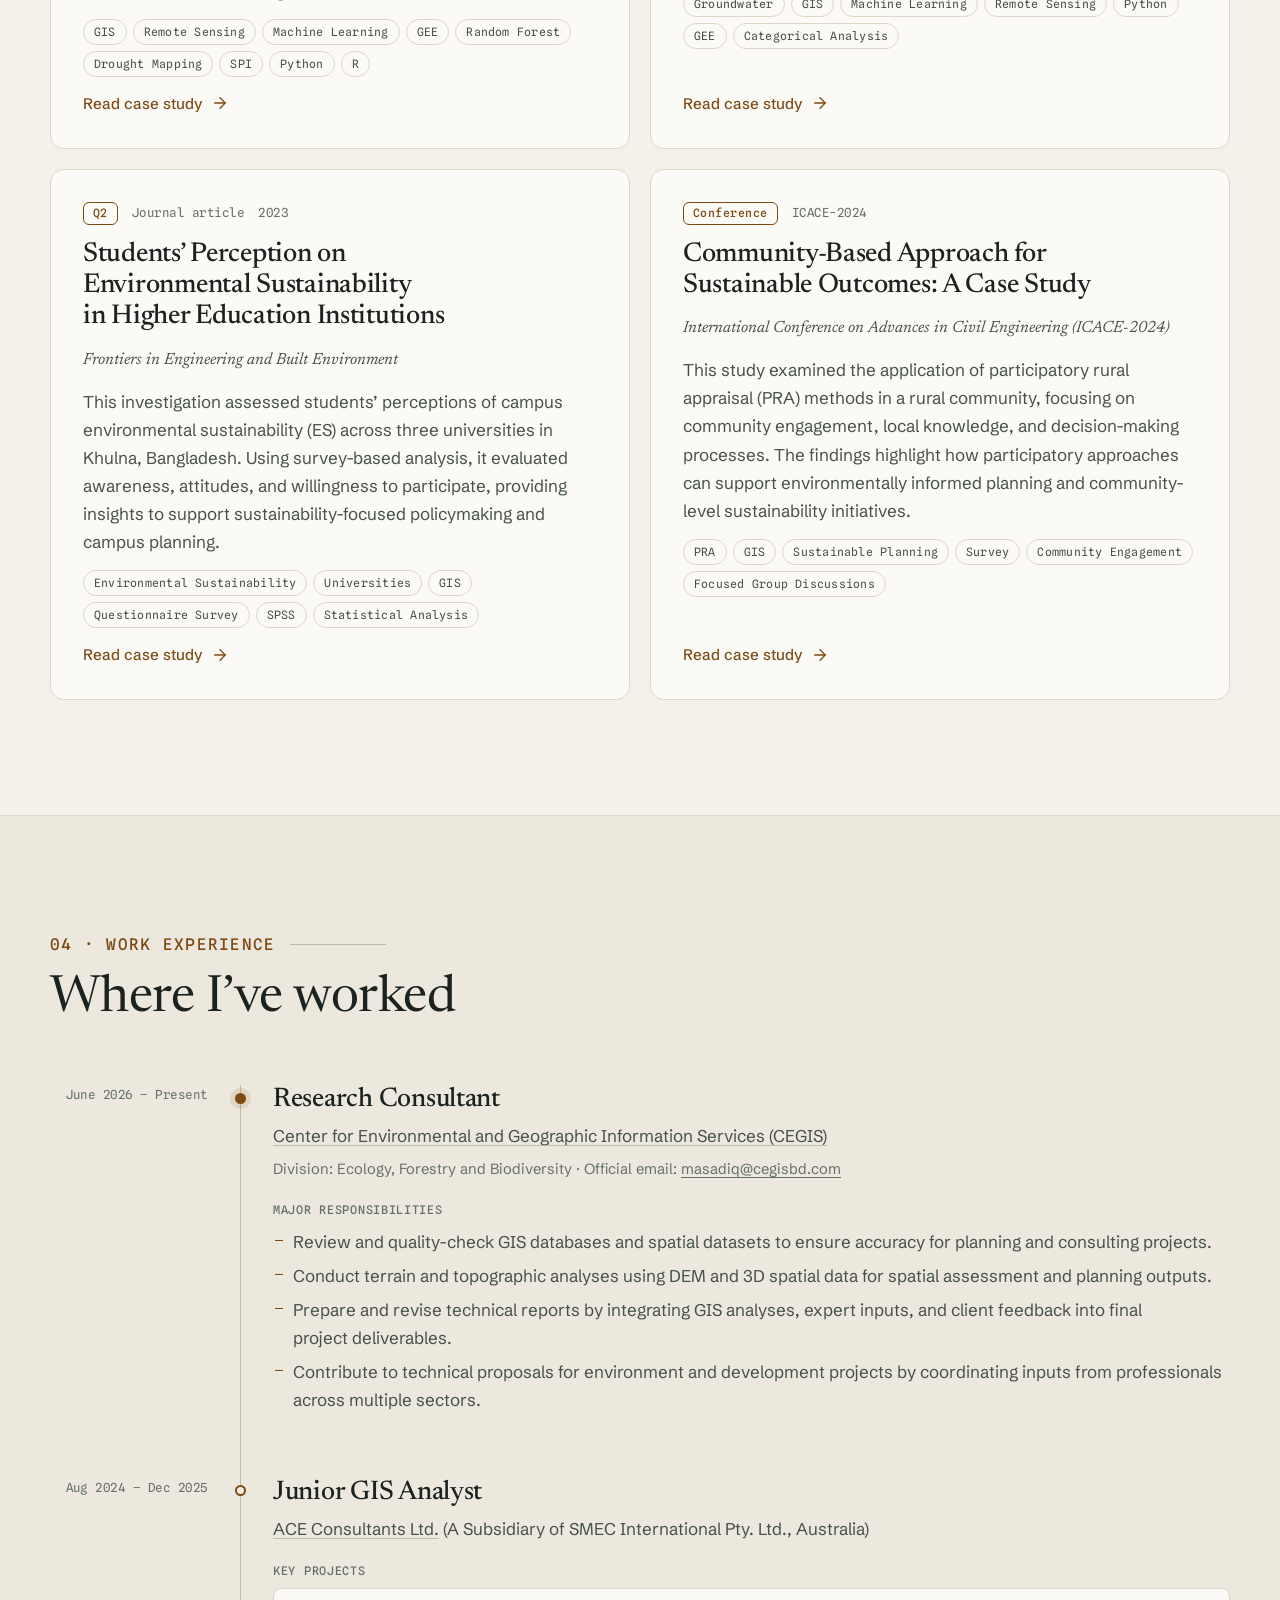
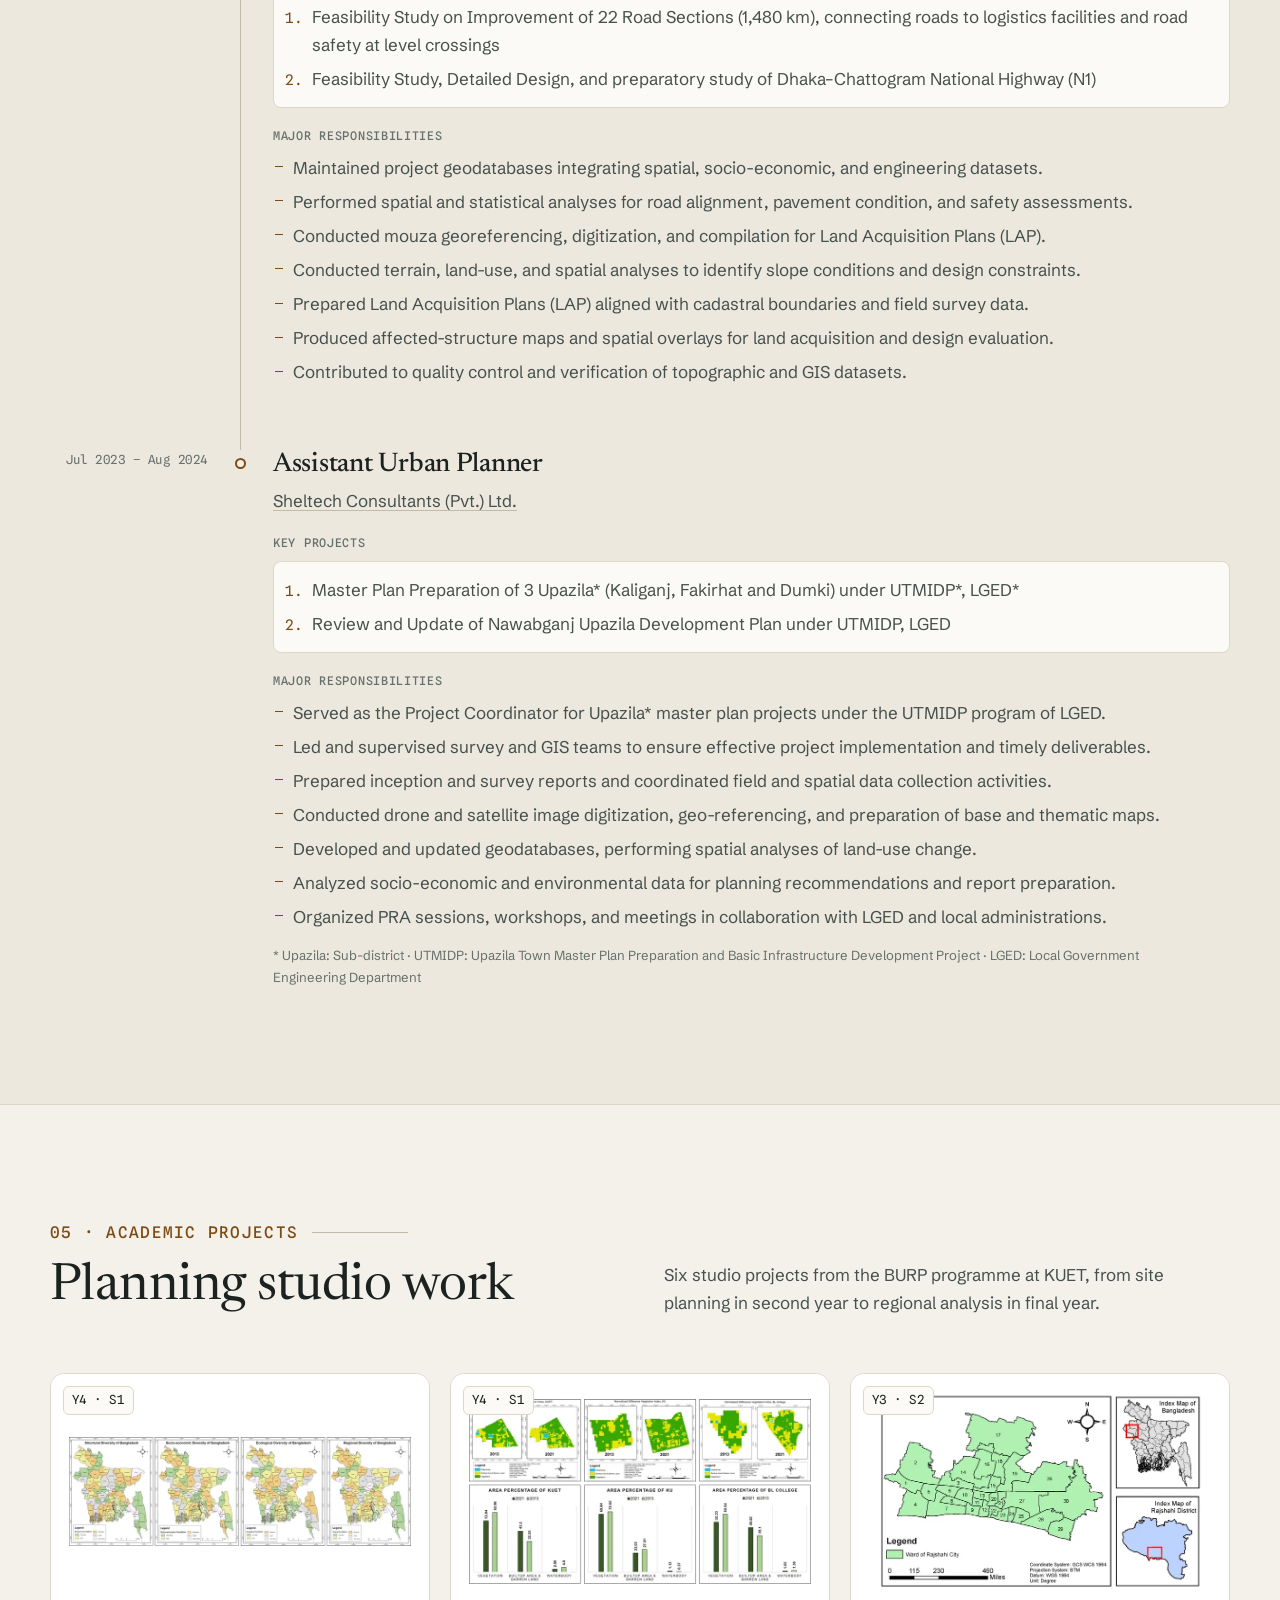
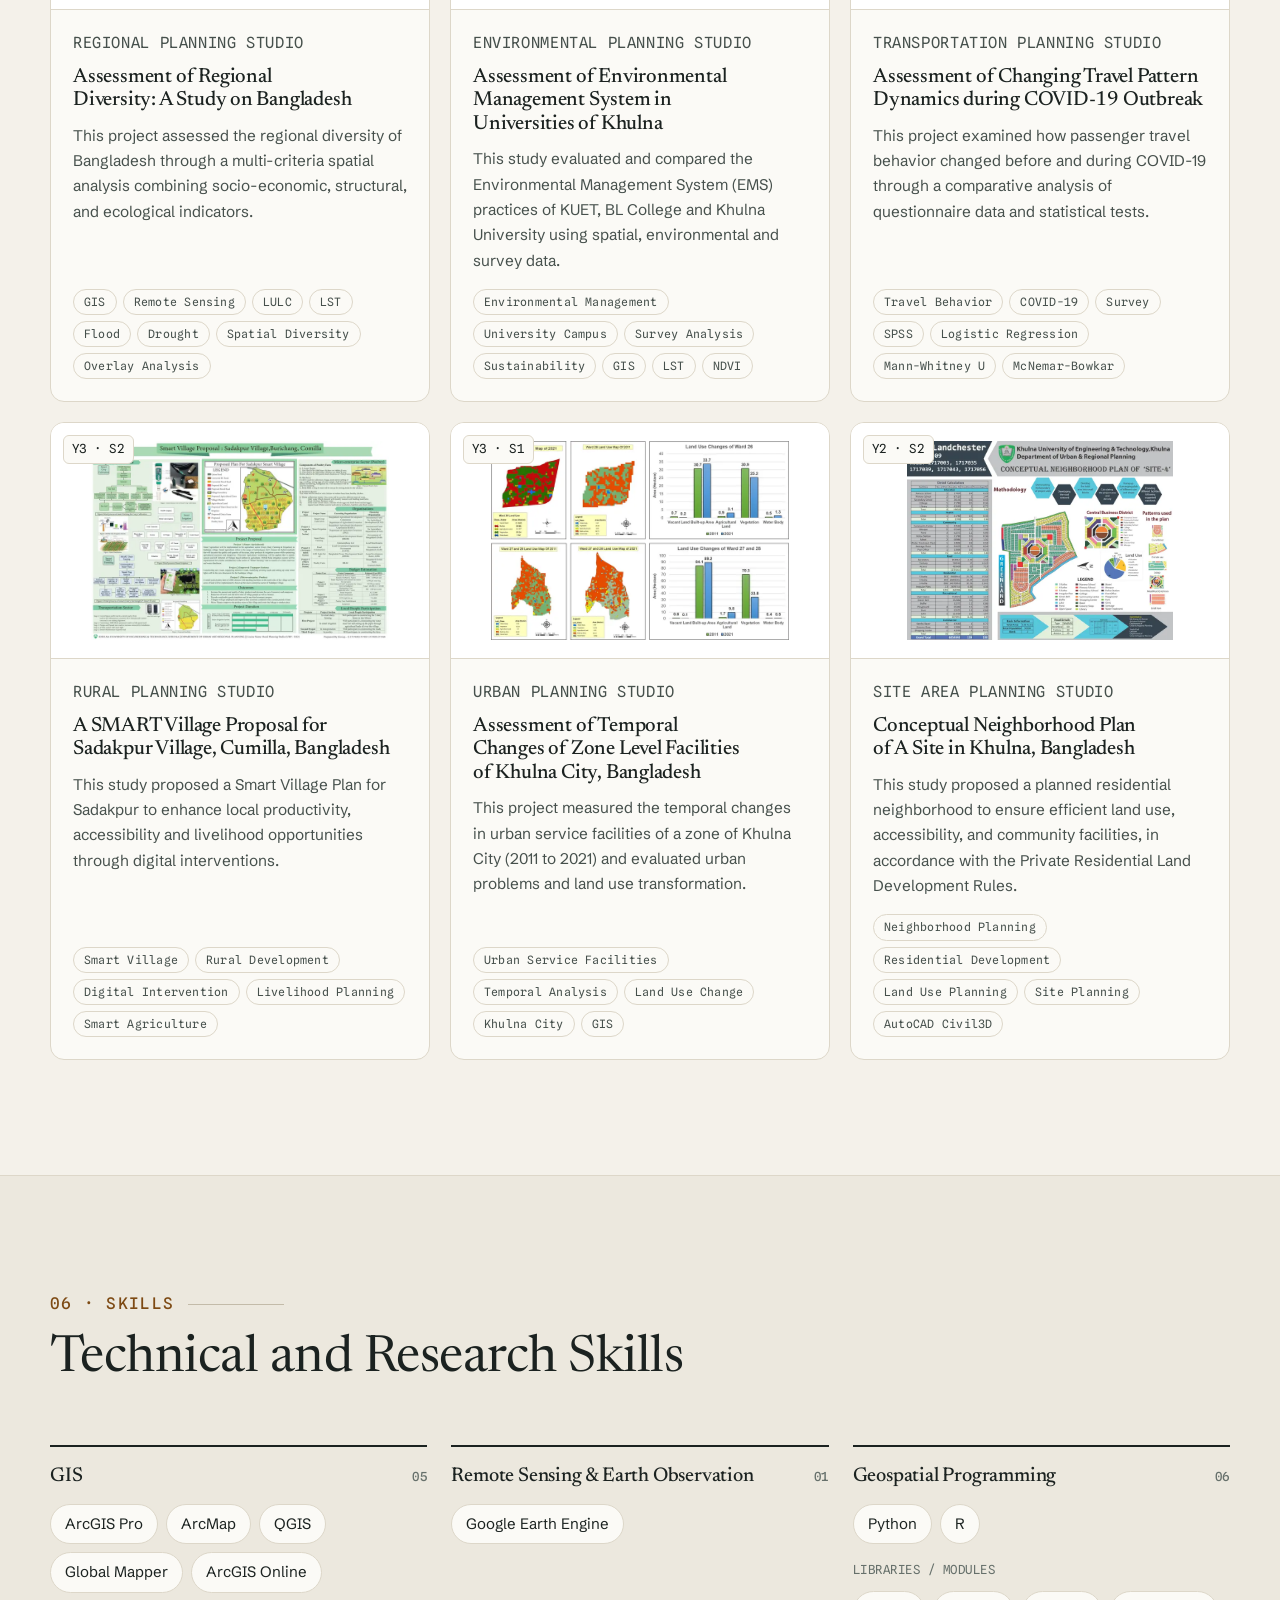
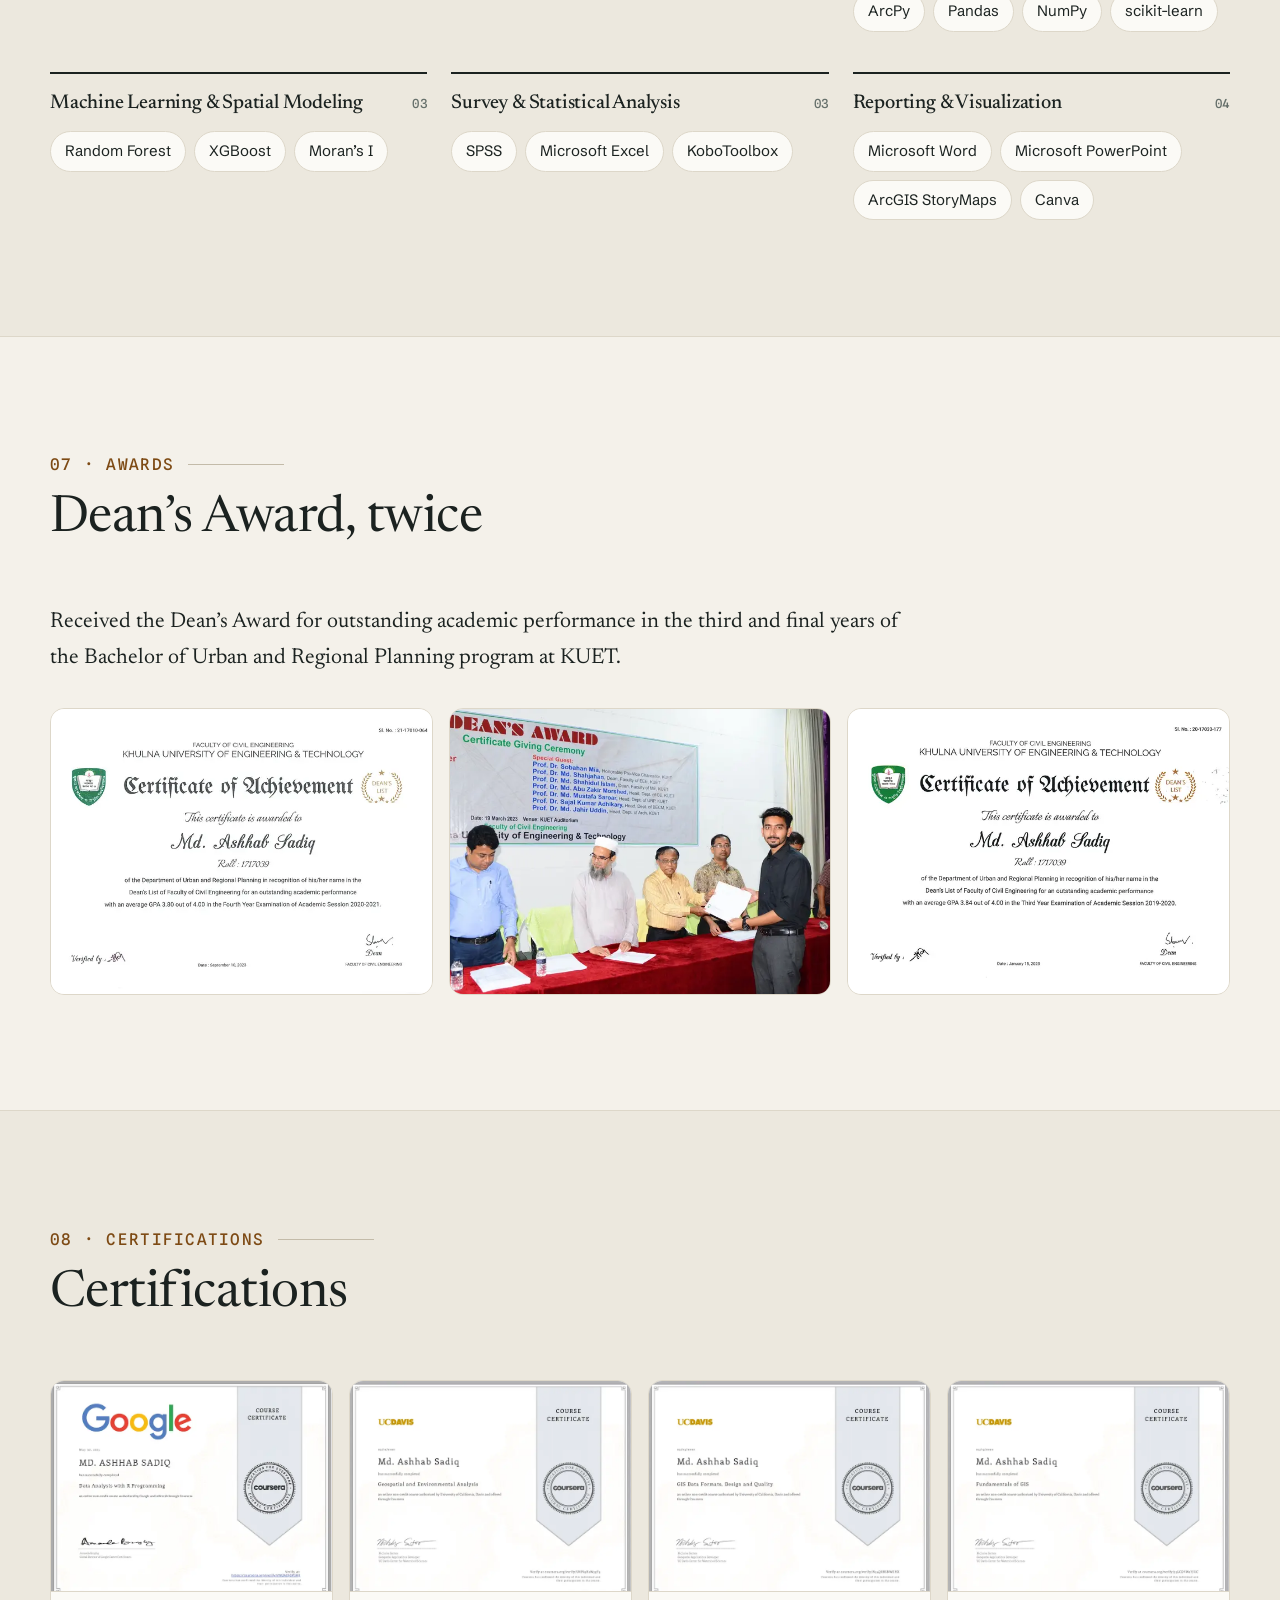
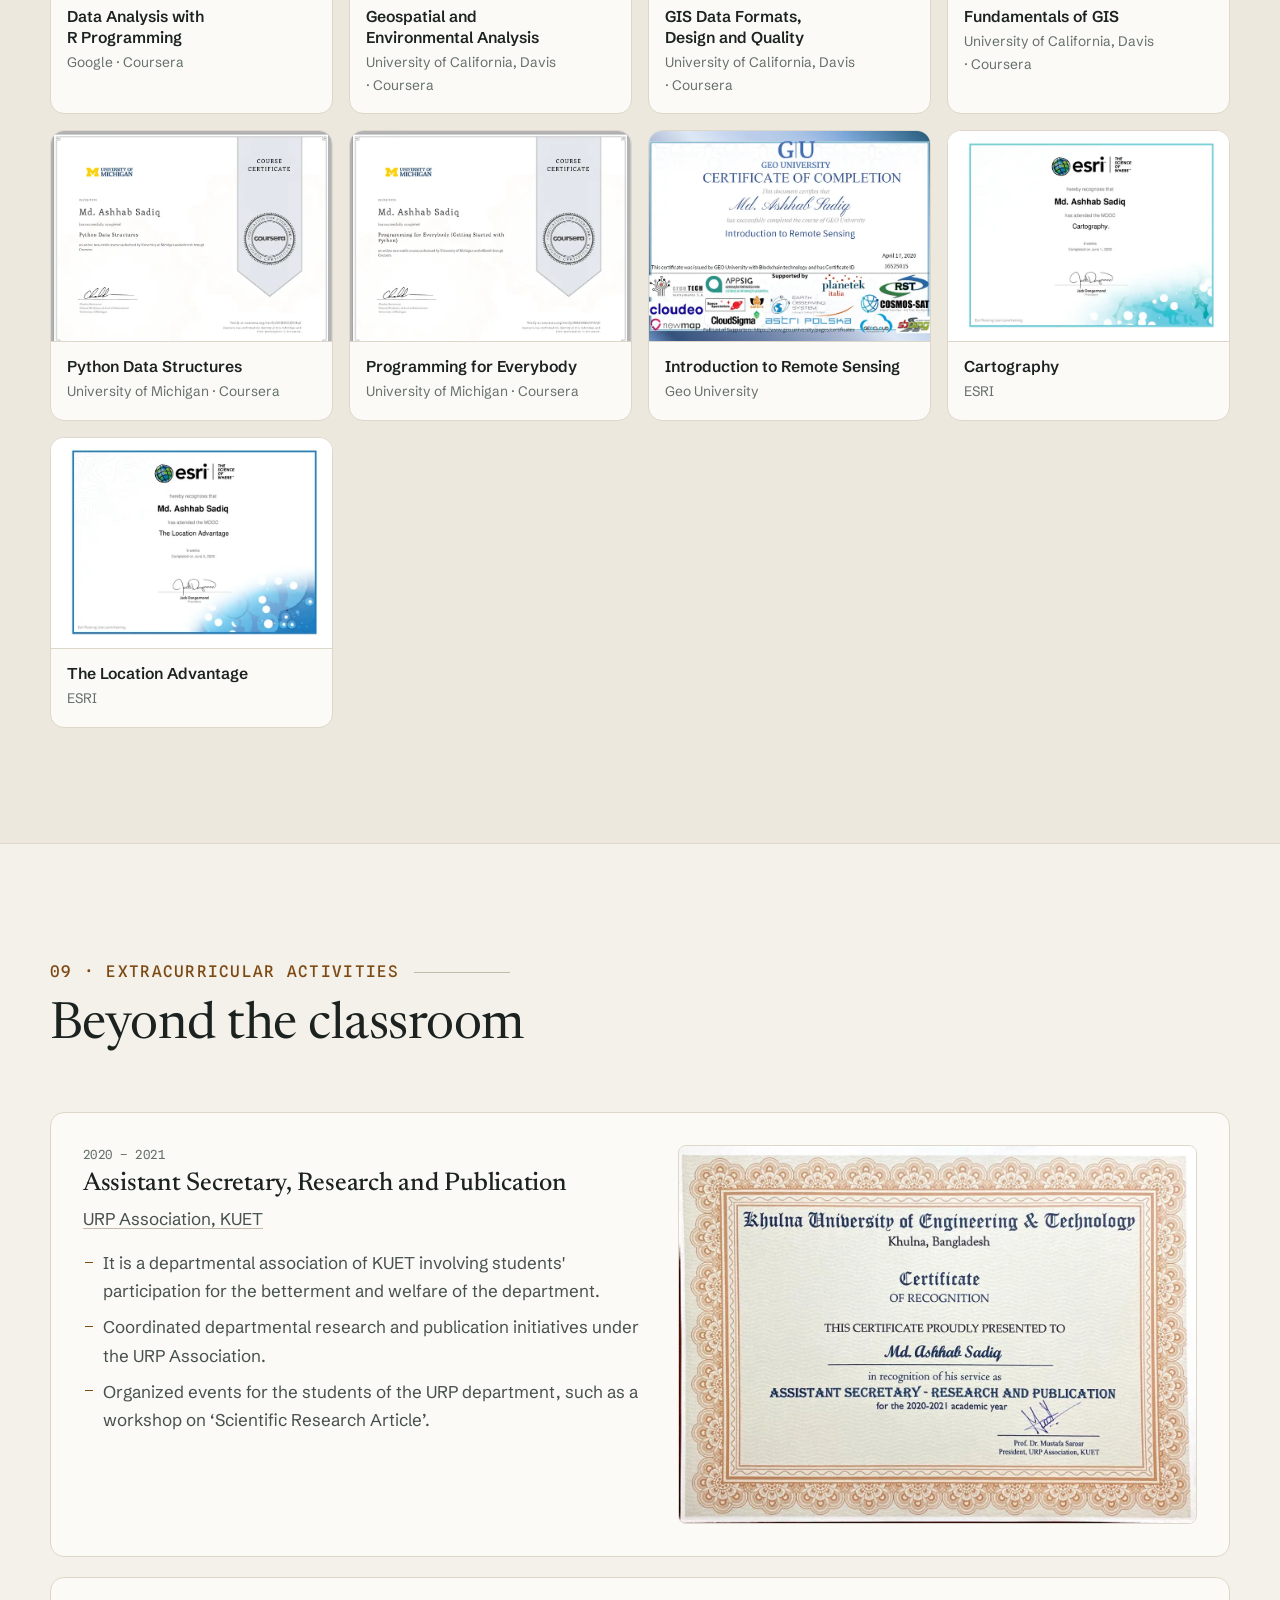
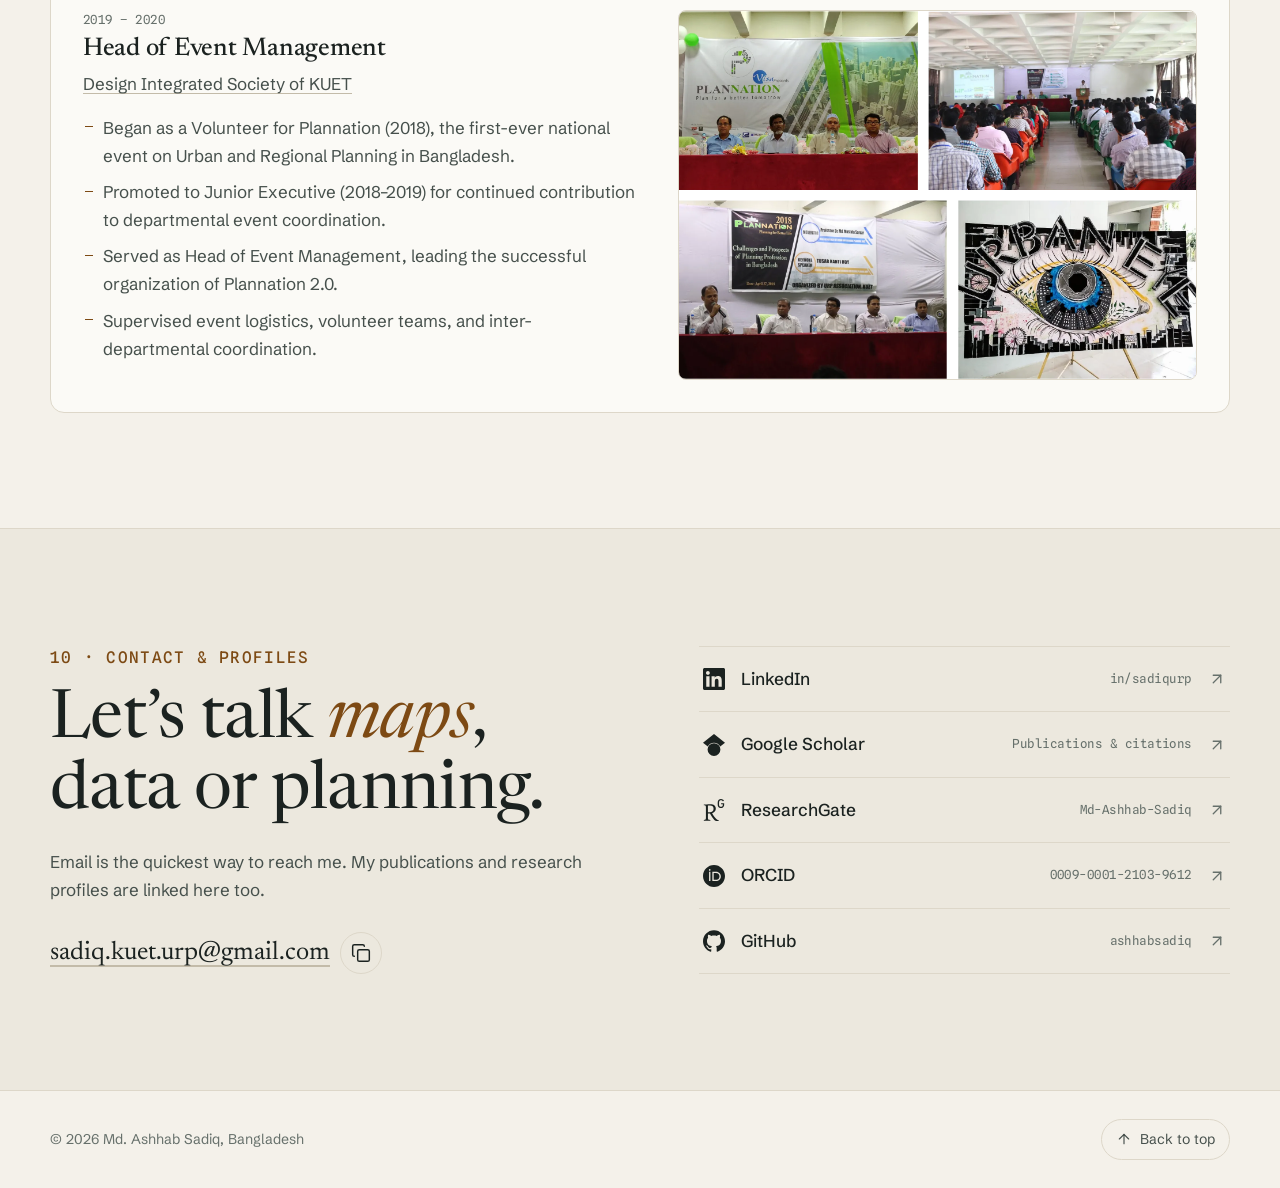
==== commit 49af02fb: "Update education layout, light theme and backgrounds" ====
--- a/index.html
+++ b/index.html
@@ -17,7 +17,7 @@
   <script>(function(){var d=document.documentElement;d.classList.add('js');try{var t=localStorage.getItem('theme');if(t==='light'||t==='dark')d.setAttribute('data-theme',t);}catch(e){}})();</script>
   <link rel="preconnect" href="https://fonts.googleapis.com">
   <link rel="preconnect" href="https://fonts.gstatic.com" crossorigin>
-  <link rel="stylesheet" href="https://fonts.googleapis.com/css2?family=Fraunces:ital,opsz,wght@0,9..144,400..600;1,9..144,400..500&amp;family=IBM+Plex+Mono:wght@400;500&amp;family=IBM+Plex+Sans:wght@400;500;600&amp;family=Newsreader:ital,opsz,wght@0,6..72,400..600;1,6..72,400..500&amp;family=Schibsted+Grotesk:wght@400;500;600&amp;family=Spline+Sans+Mono:wght@400;500&amp;display=swap">
+  <link rel="stylesheet" href="https://fonts.googleapis.com/css2?family=Newsreader:ital,opsz,wght@0,6..72,400..600;1,6..72,400..500&amp;family=Schibsted+Grotesk:wght@400;500;600&amp;family=Spline+Sans+Mono:wght@400;500&amp;display=swap">
   <link rel="stylesheet" href="style.css">
   <script src="script.js" defer></script>
 </head>
@@ -162,15 +162,25 @@
         <p><strong>Thesis:</strong> Machine Learning based Meteorological Drought Assessment through Remote Sensing Indices in Northern Bangladesh</p>
         <p><strong>Achievements:</strong> Dean's Award in 3rd and 4th years, University Merit Scholarship in all the years</p>
       </article>
-      <article class="edu reveal">
-        <div class="edu-top mono"><span>Science · 2 years</span><span>Passed 2017</span></div>
-        <h3>Higher Secondary Certificate (HSC)</h3>
-        <p class="edu-school"><a href="https://rc.gov.bd/" target="_blank" rel="noopener">Rajshahi Government City College, Rajshahi, Bangladesh</a></p>
-        <dl>
-          <div><dt>GPA</dt><dd>5.00 / 5.00</dd></div>
-          <div><dt>Subject</dt><dd>Science</dd></div>
-        </dl>
-      </article>
+      <div class="edu-stack">
+        <article class="edu edu-sm reveal">
+          <div class="edu-top mono"><span>Science · 2 years</span><span>Passed 2017</span></div>
+          <h3>Higher Secondary Certificate (HSC)</h3>
+          <p class="edu-school"><a href="https://rc.gov.bd/" target="_blank" rel="noopener">Rajshahi Government City College, Rajshahi, Bangladesh</a></p>
+          <dl>
+            <div><dt>GPA</dt><dd>5.00 / 5.00</dd></div>
+            <div><dt>Subject</dt><dd>Science</dd></div>
+          </dl>
+        </article>
+        <article class="edu edu-sm reveal">
+          <div class="edu-top mono"><span>Science</span><span>Passed 2015</span></div>
+          <h3>Secondary School Certificate (SSC)</h3>
+          <dl>
+            <div><dt>GPA</dt><dd>5.00 / 5.00</dd></div>
+            <div><dt>Subject</dt><dd>Science</dd></div>
+          </dl>
+        </article>
+      </div>
     </div>
   </div>
 </section>
--- a/style.css
+++ b/style.css
@@ -15,11 +15,11 @@
   --text: #1b2220;
   --text-2: #46504c;
   --muted: #66706b;
-  --accent: #94590f;
-  --accent-hover: #7a4708;
+  --accent: #7d4a14;
+  --accent-hover: #633a0f;
   --accent-ink: #ffffff;
-  --accent-soft: rgba(148, 89, 15, 0.12);
-  --ochre: #9c5612;
+  --accent-soft: rgba(125, 74, 20, 0.12);
+  --ochre: #7d4a14;
   --bg-img-opacity: 0.13;
   --bg-img-filter: invert(1) grayscale(1);
   --figure-bg: #ffffff;
@@ -27,9 +27,9 @@
   --shadow-sm: 0 1px 2px rgba(27, 34, 32, 0.06);
   --shadow: 0 1px 2px rgba(27, 34, 32, 0.05), 0 12px 32px -16px rgba(27, 34, 32, 0.22);
 
-  --font-display: "Fraunces", Georgia, "Times New Roman", serif;
-  --font-body: "IBM Plex Sans", system-ui, -apple-system, "Segoe UI", Roboto, sans-serif;
-  --font-mono: "IBM Plex Mono", ui-monospace, SFMono-Regular, Menlo, Consolas, monospace;
+  --font-display: "Newsreader", Georgia, "Times New Roman", serif;
+  --font-body: "Schibsted Grotesk", system-ui, -apple-system, "Segoe UI", Roboto, sans-serif;
+  --font-mono: "Spline Sans Mono", ui-monospace, SFMono-Regular, Menlo, Consolas, monospace;
 
   --radius: 14px;
   --radius-sm: 8px;
@@ -435,6 +435,10 @@
 .edu dt { font-family: var(--font-mono); font-size: 0.7rem; text-transform: uppercase; letter-spacing: 0.06em; color: var(--muted); }
 .edu dd { margin: 2px 0 0; font-family: var(--font-display); font-size: 1.3rem; }
 .edu p { color: var(--text-2); font-size: 0.96rem; }
+.edu-stack { display: grid; gap: 20px; grid-template-rows: 1fr 1fr; }
+.edu-sm { gap: 10px; }
+.edu-sm dl { padding: 12px 0 0; }
+.edu dl:last-child { border-bottom: 0; padding-bottom: 0; }
 @media (min-width: 900px) { .edu-grid { grid-template-columns: 1.4fr 1fr; } }
 
 /* Skills */
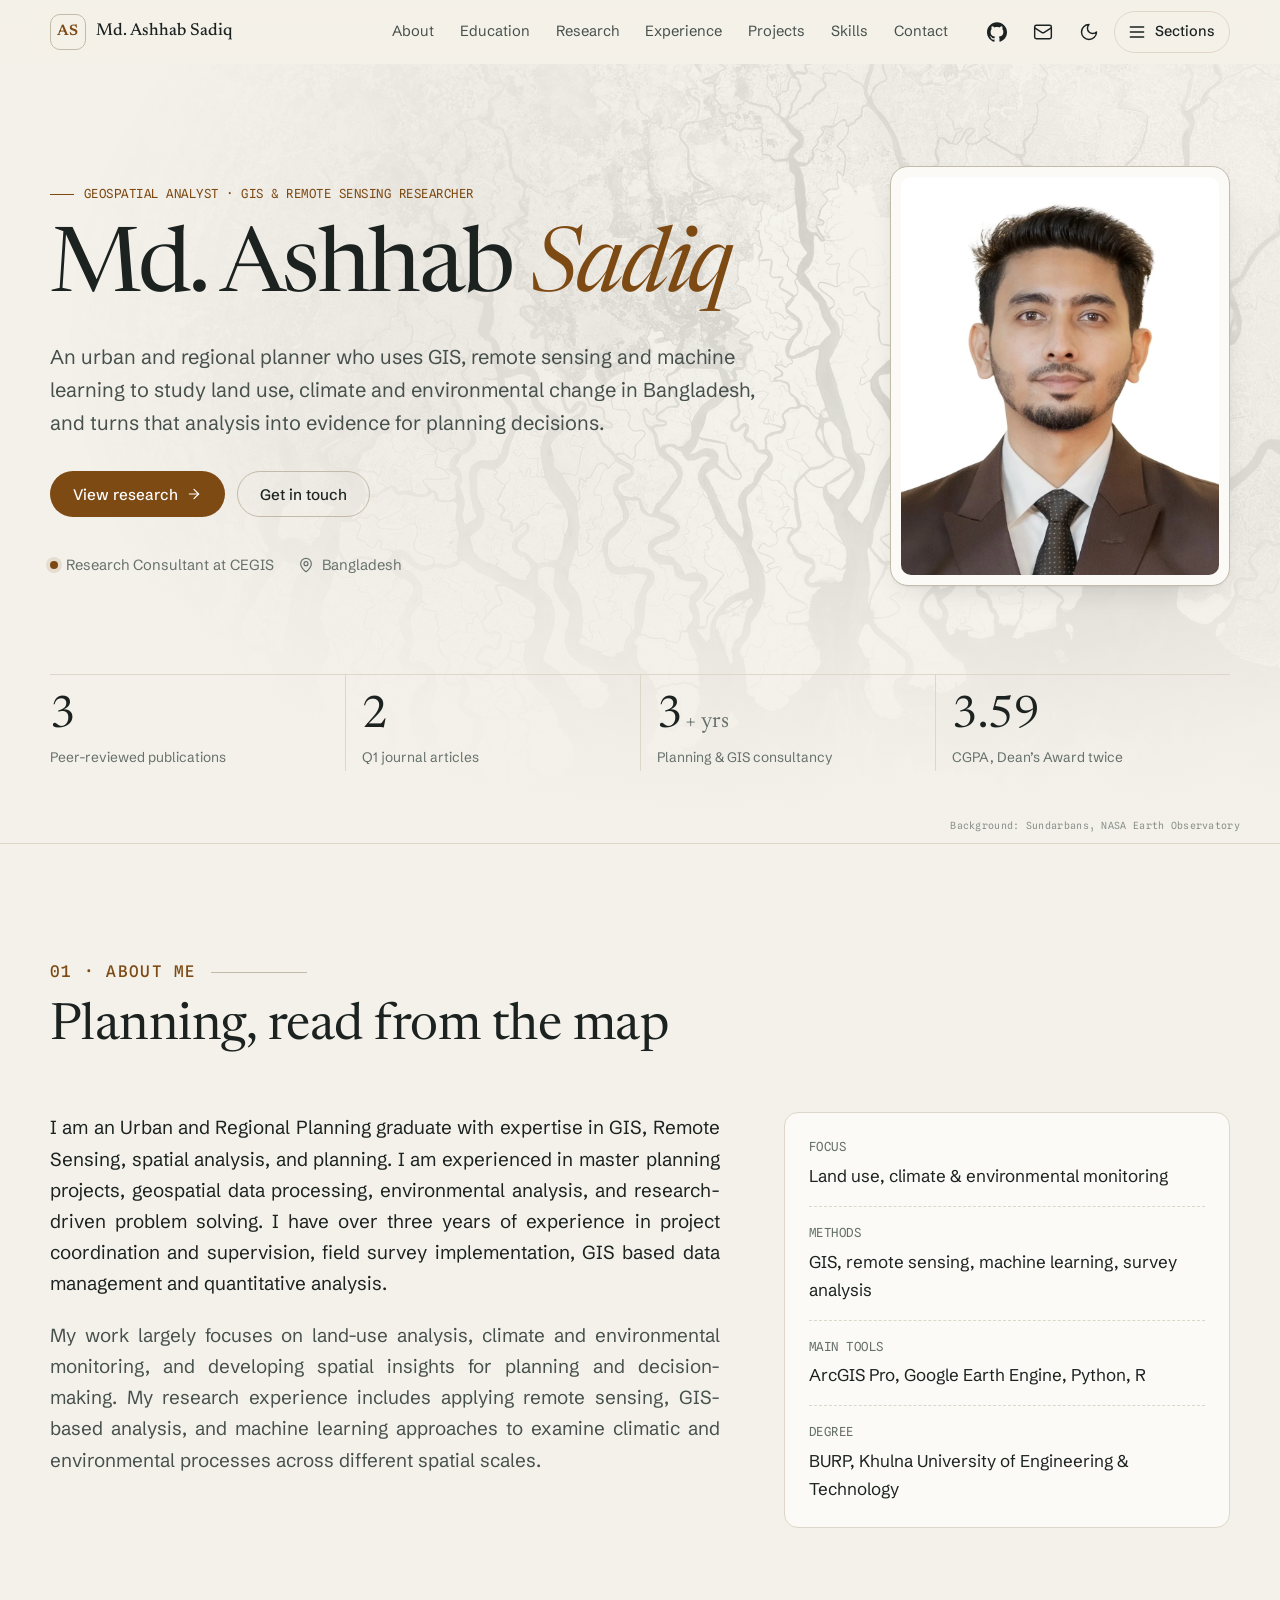
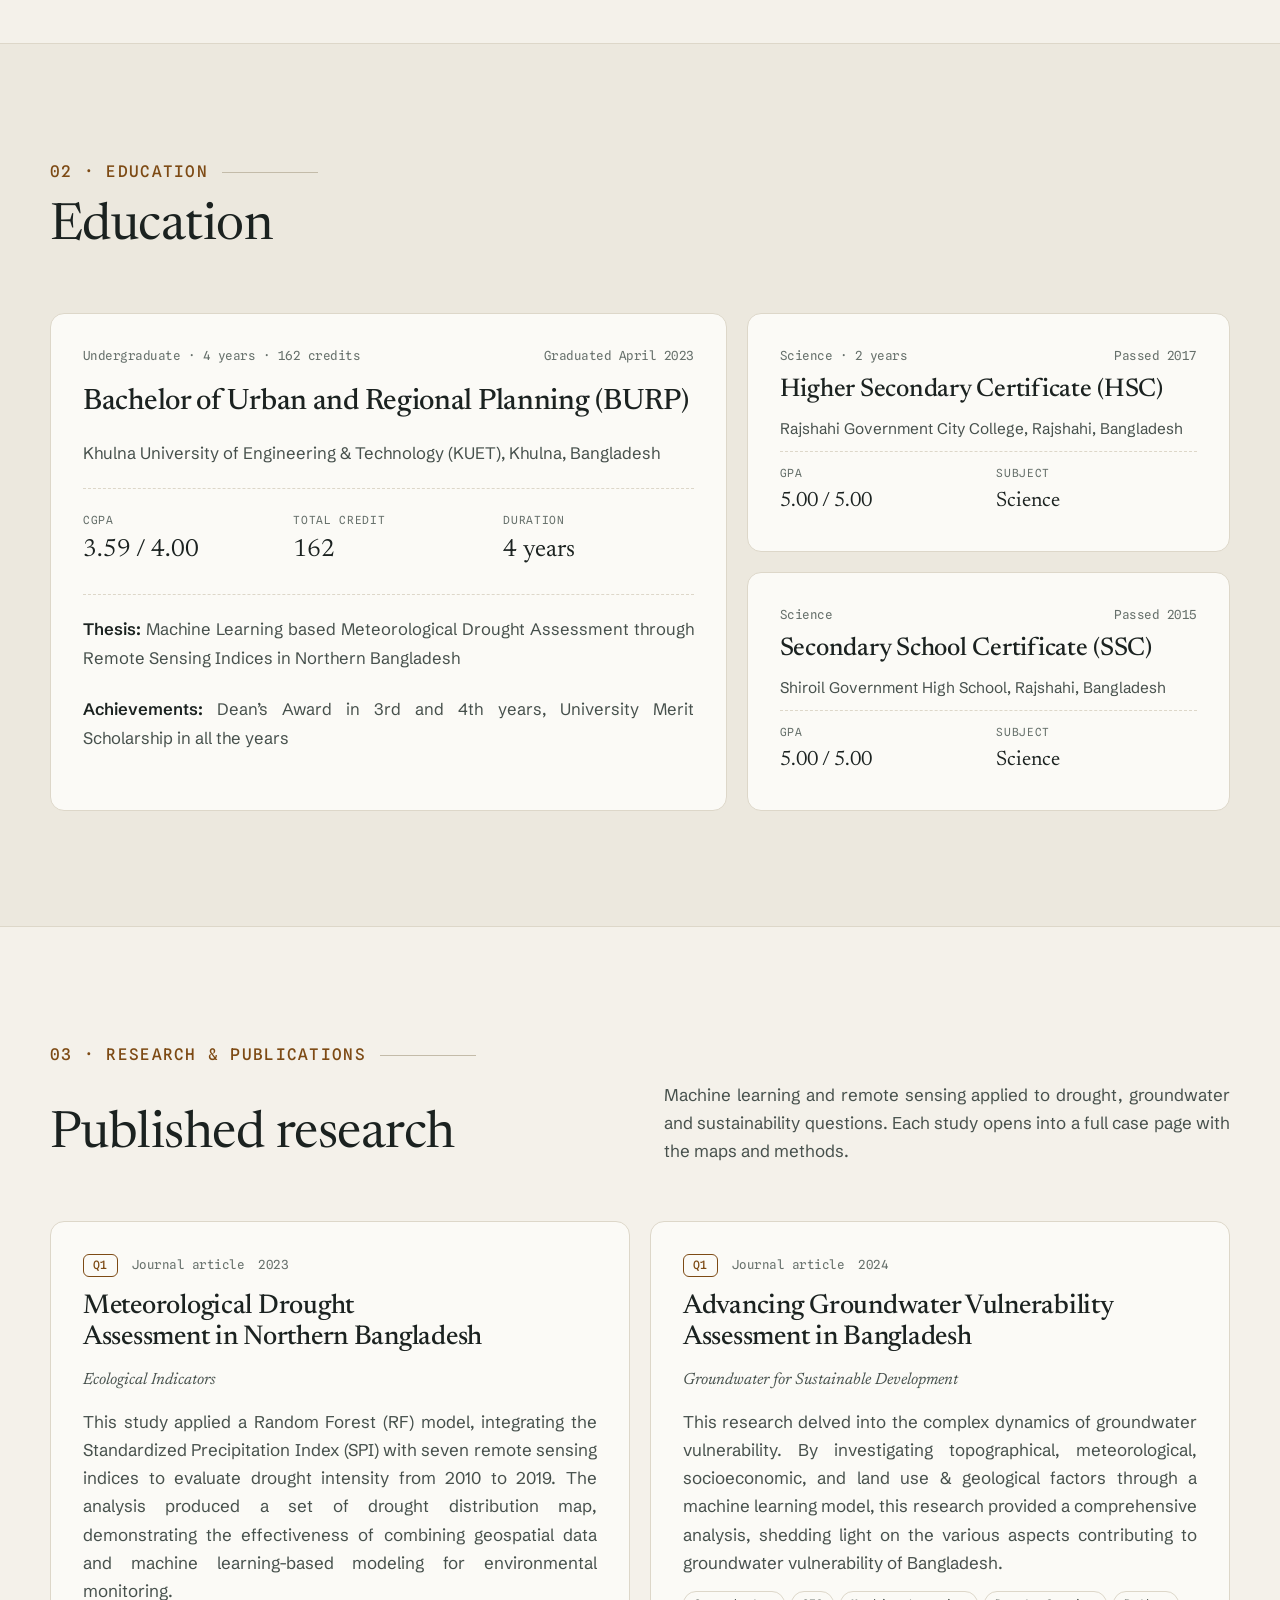
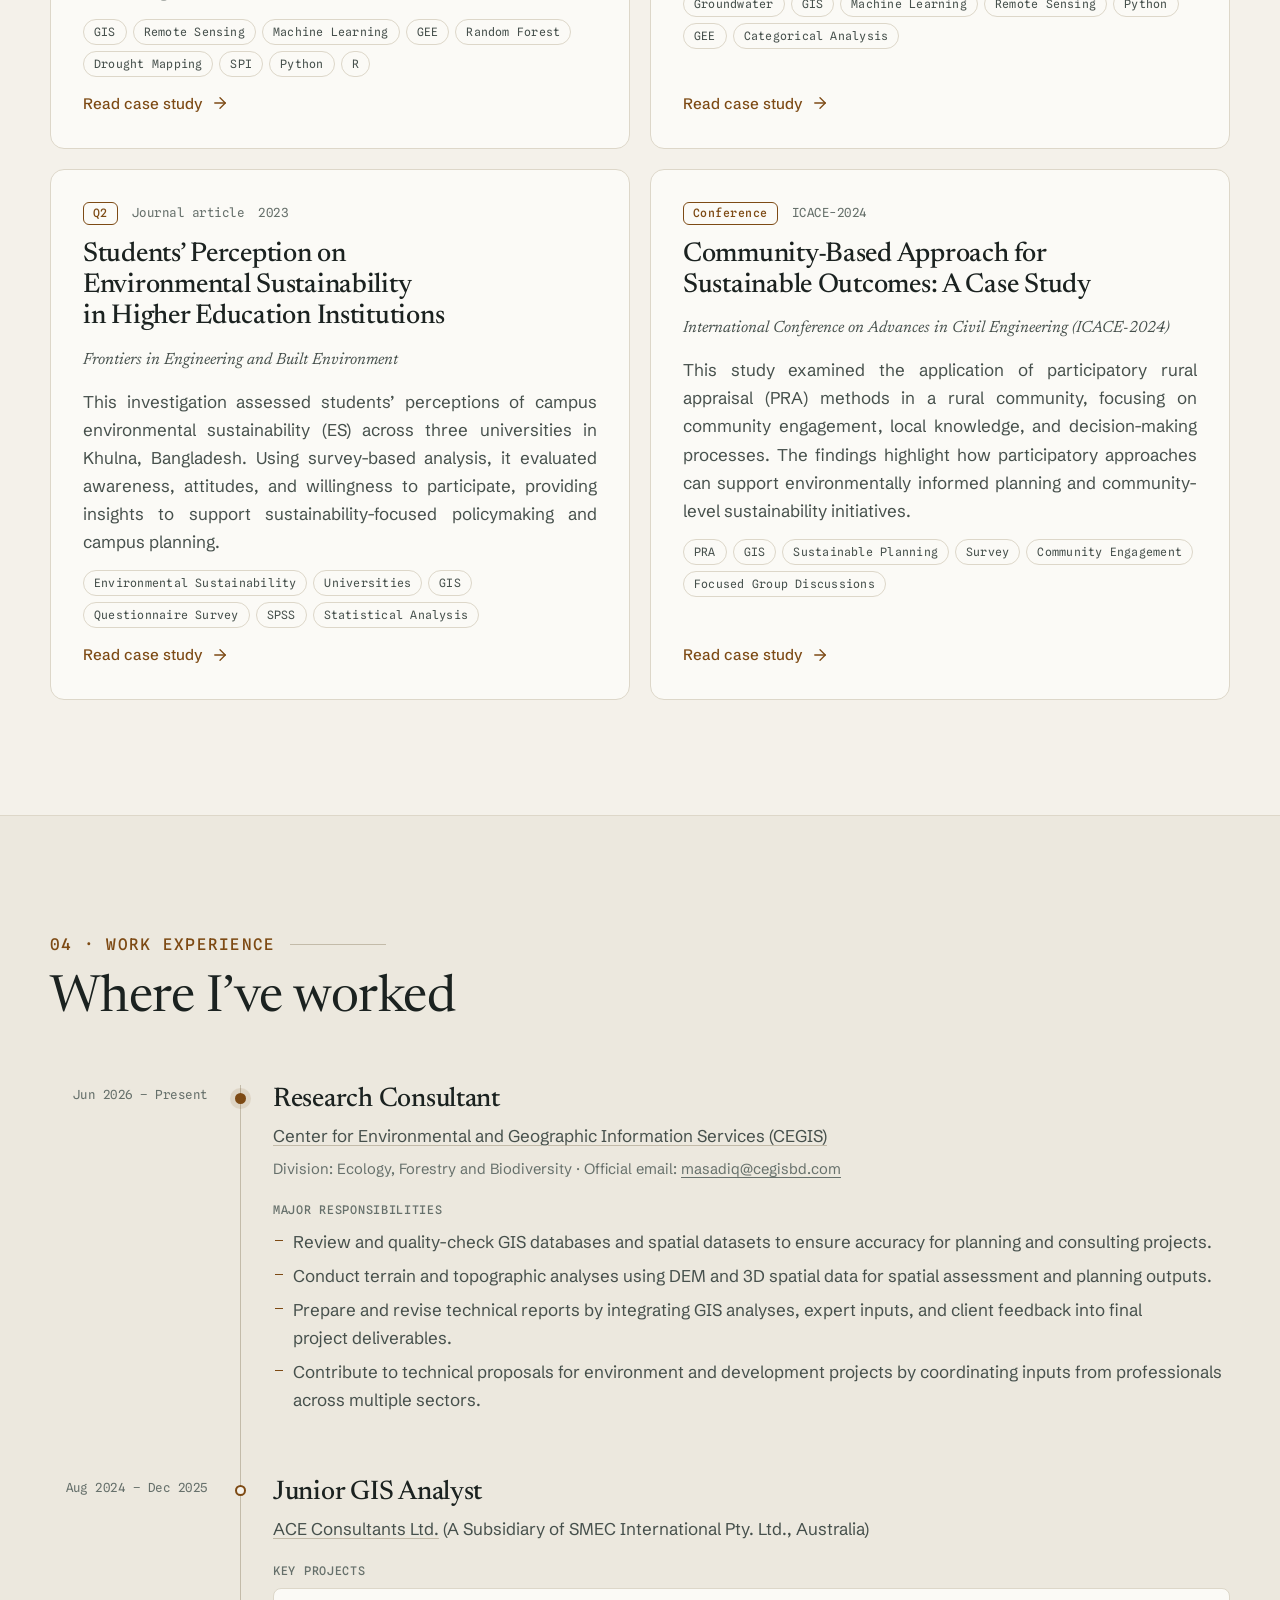
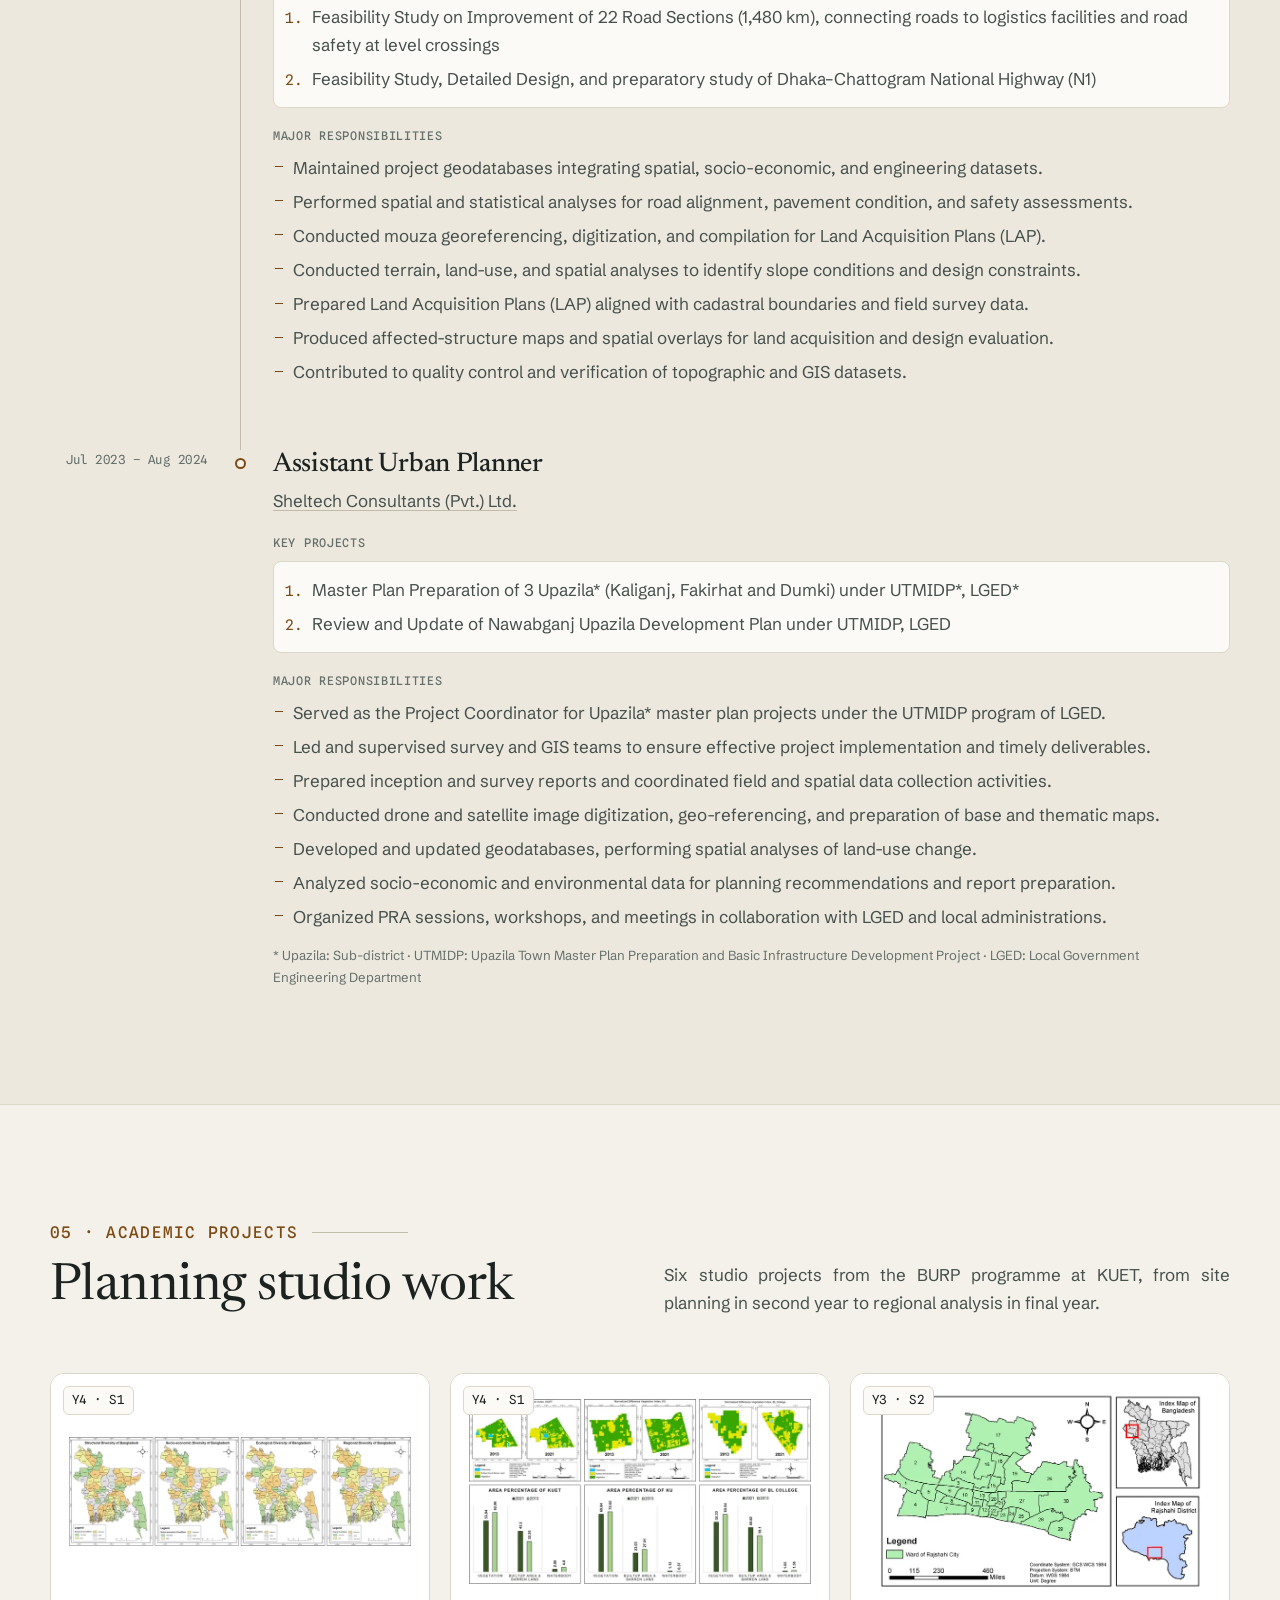
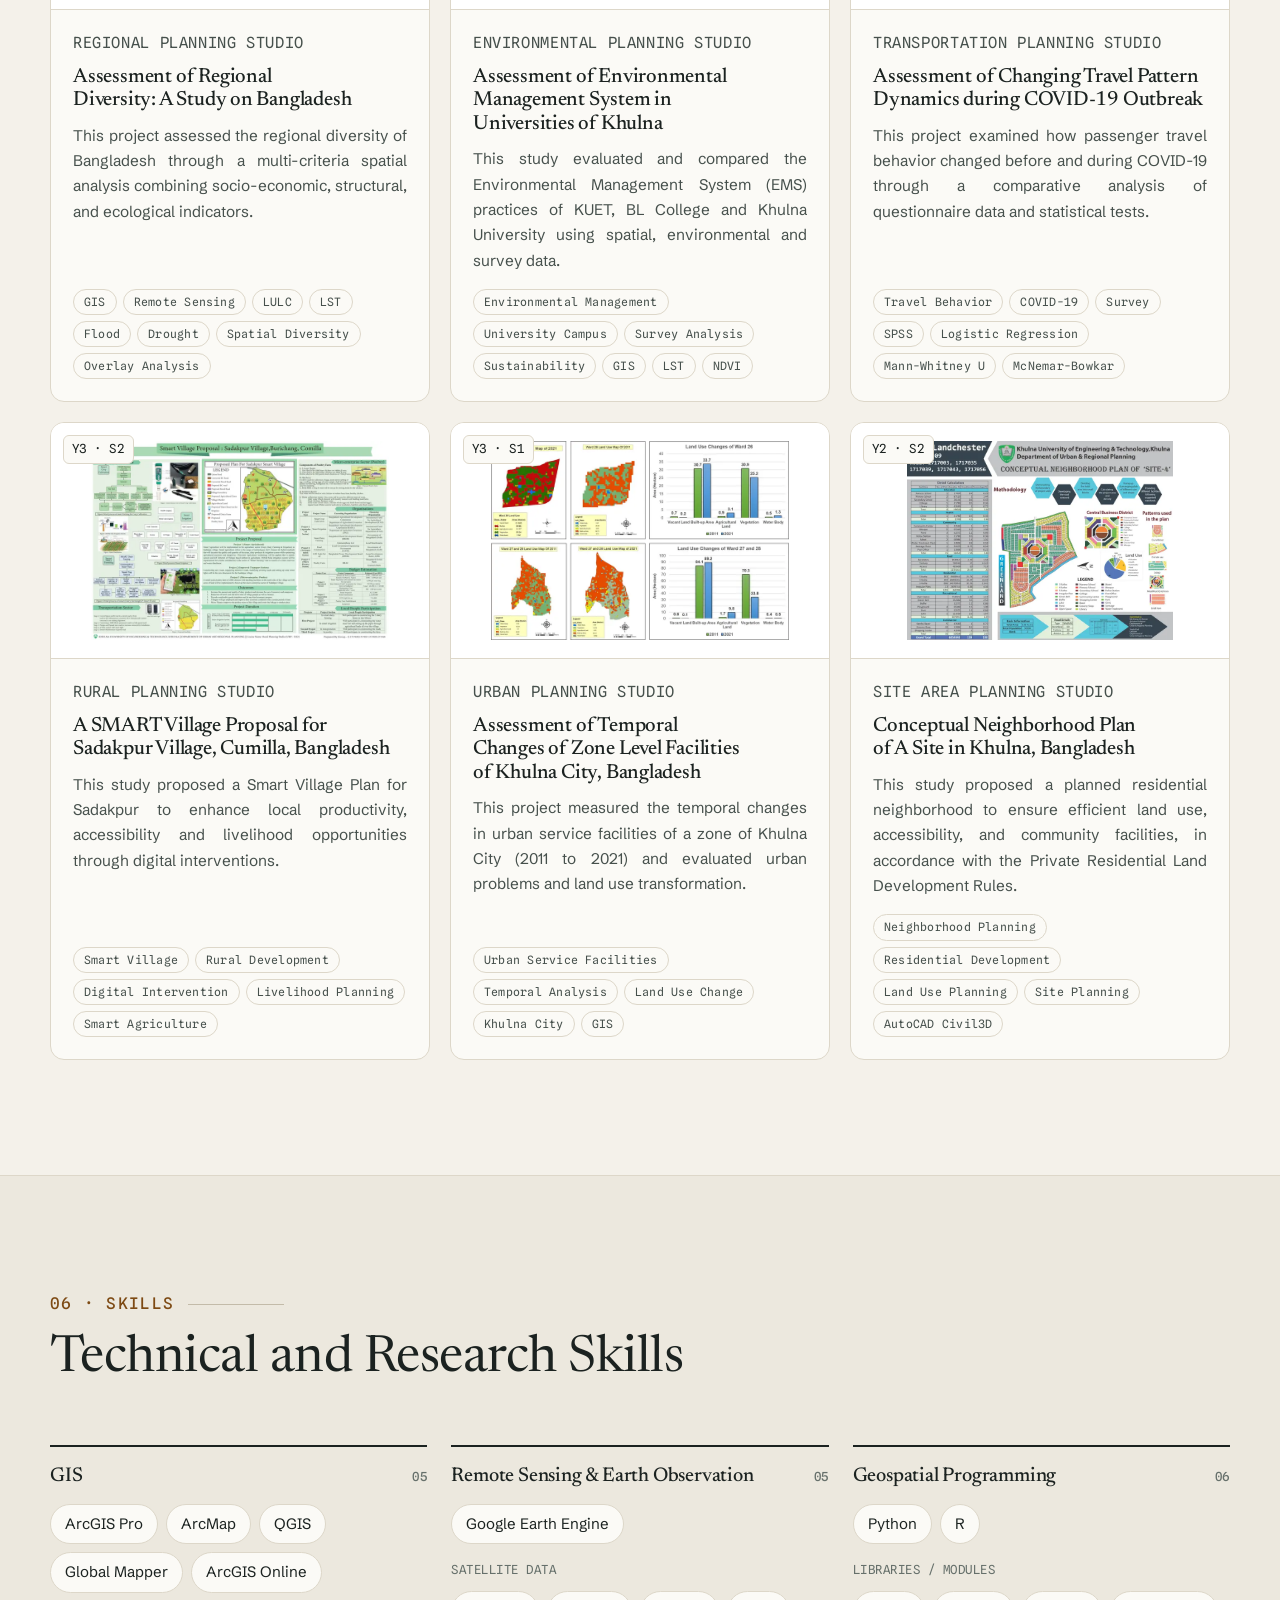
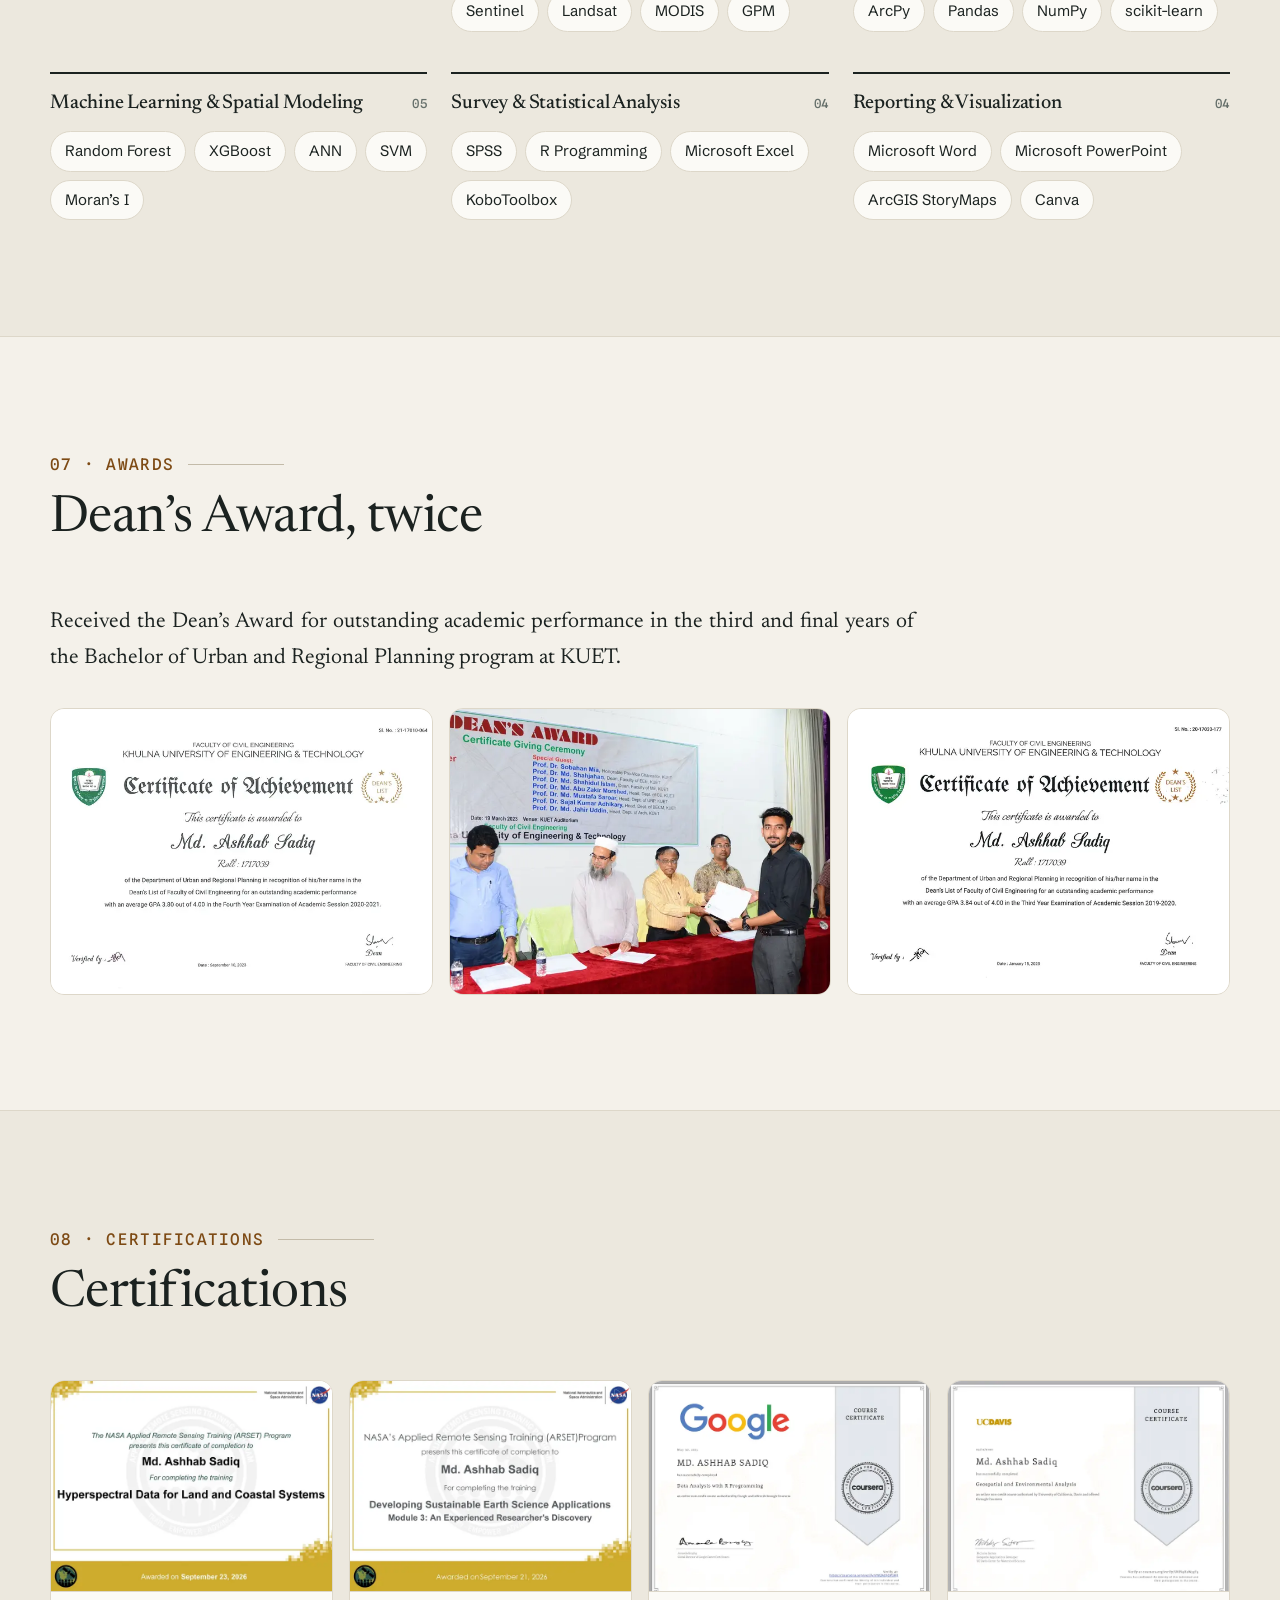
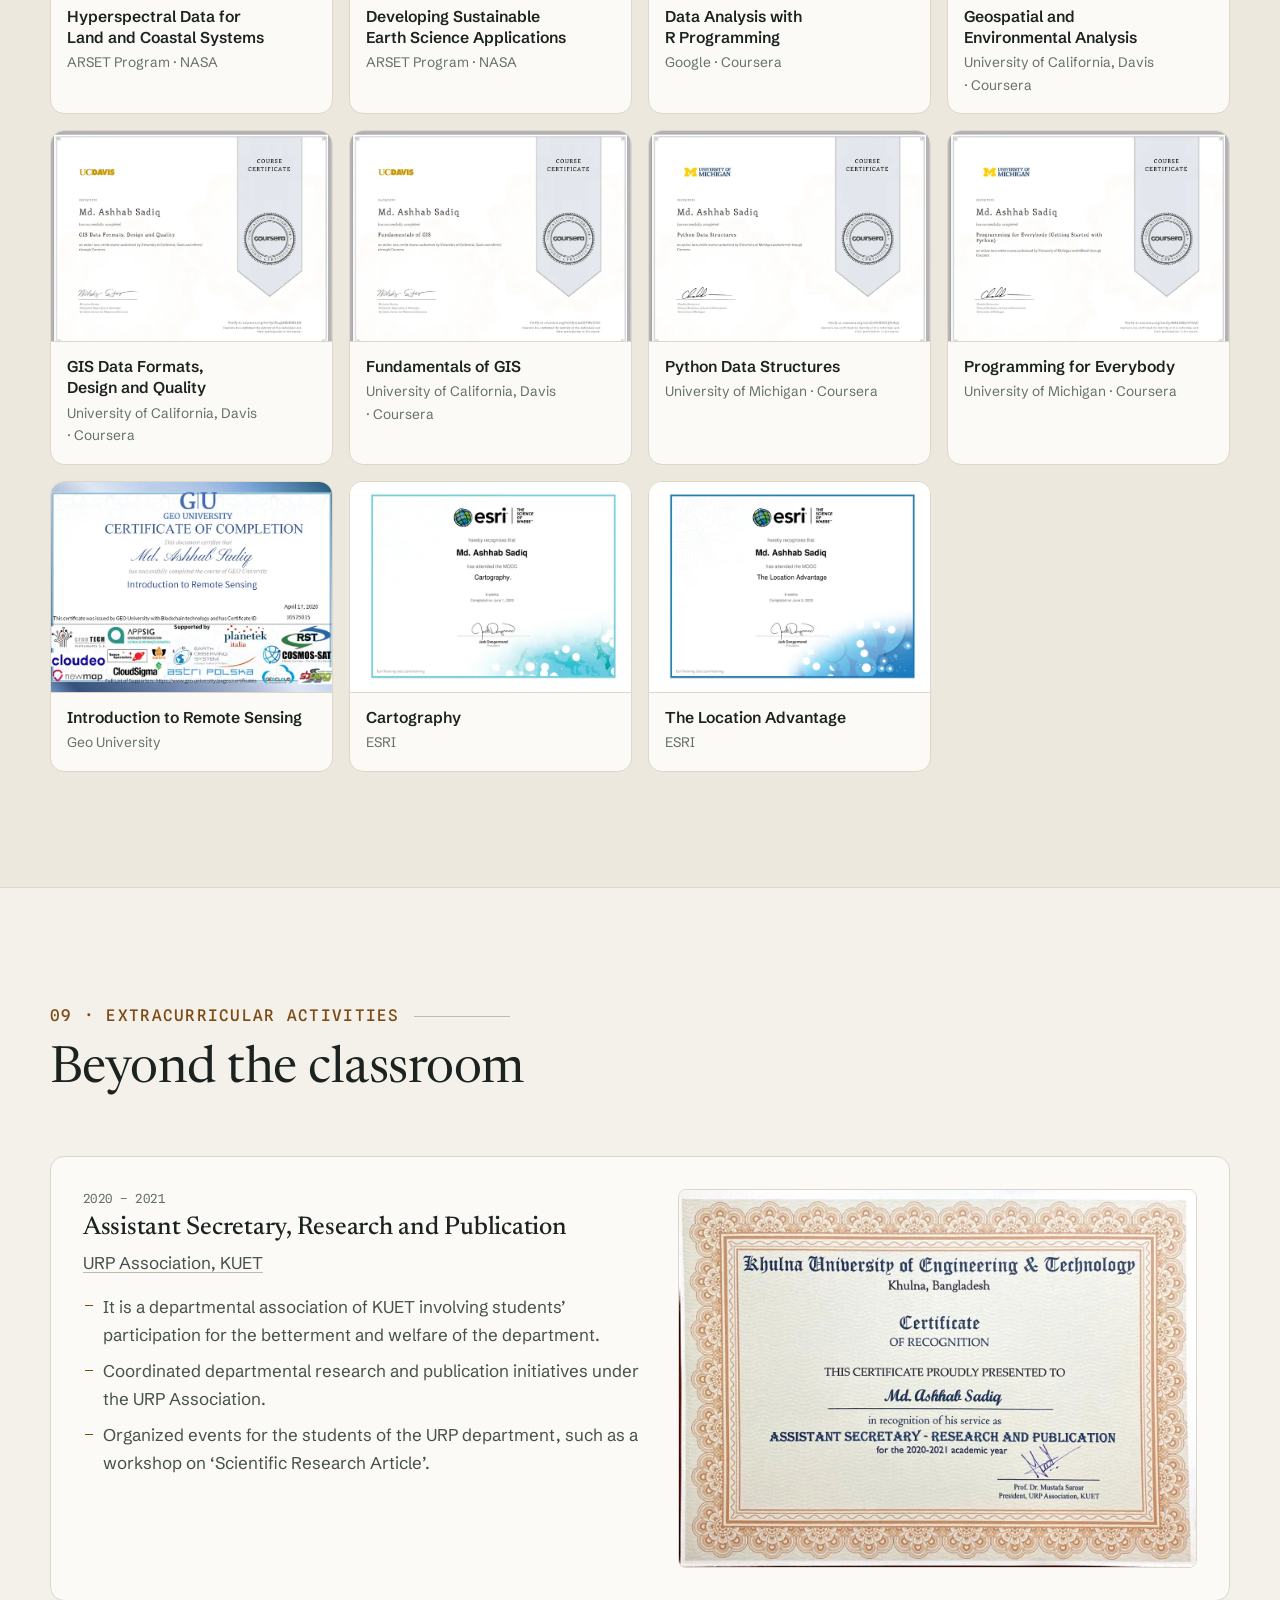
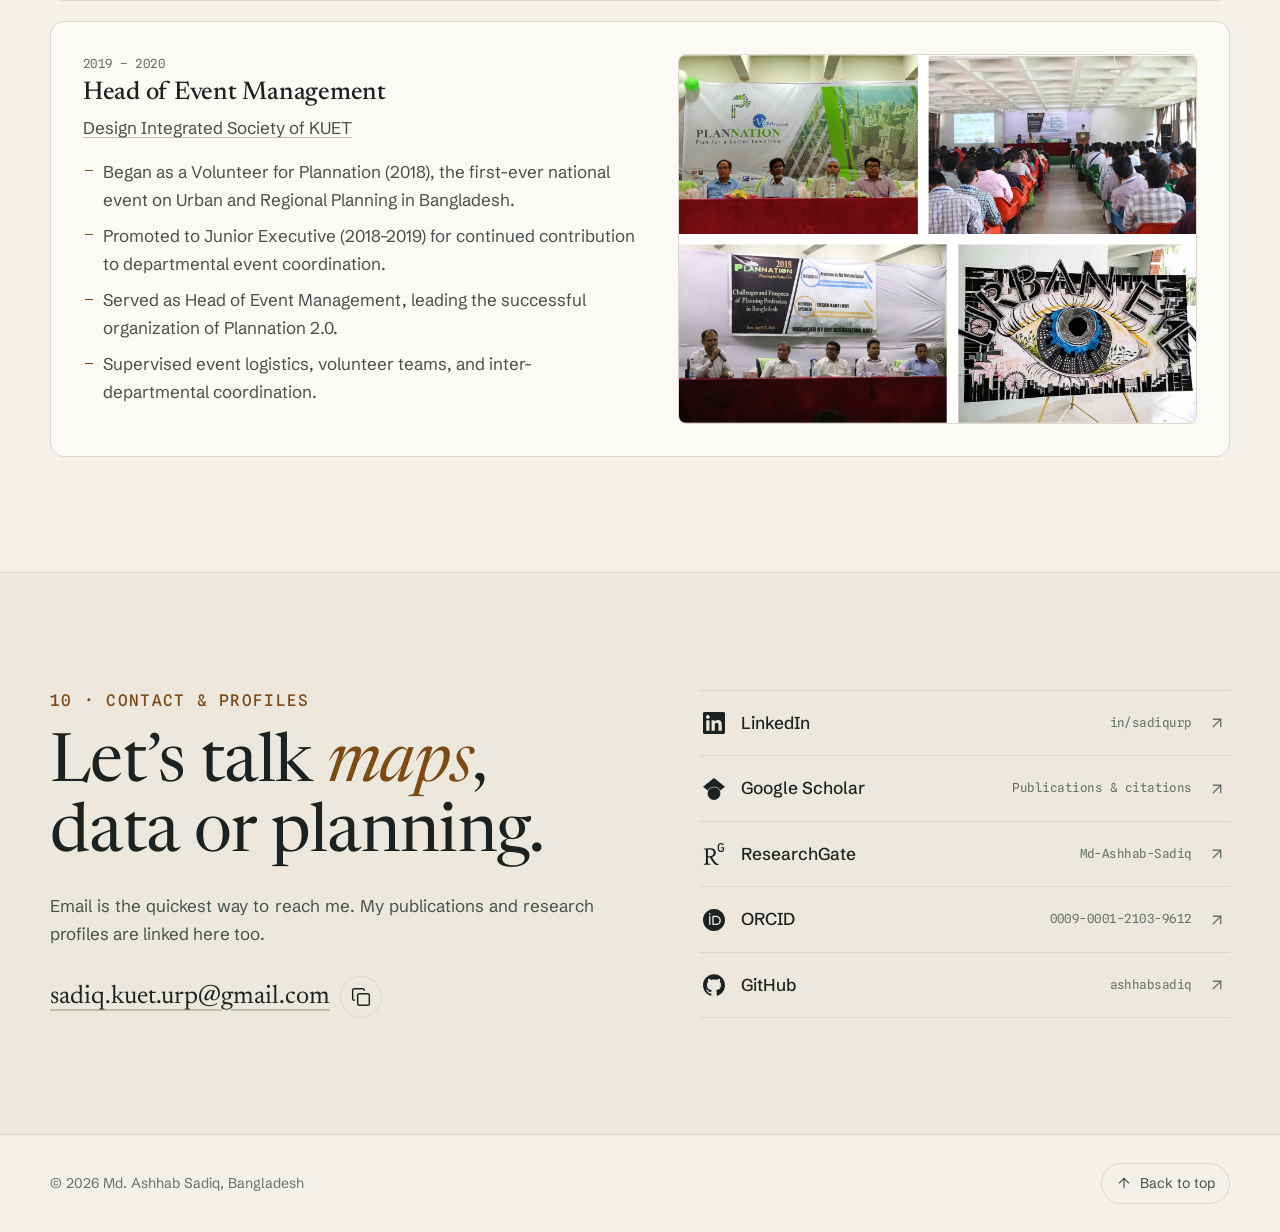
==== commit f78f8b7d: "Update certifications, education, skills and text alignment" ====
--- a/index.html
+++ b/index.html
@@ -99,7 +99,6 @@
         <div class="hero-actions">
           <a class="btn btn-primary" href="#research">View research <svg class="icon icon-right" aria-hidden="true"><use href="icons.svg#arrow-right"/></svg></a>
           <a class="btn btn-ghost" href="#contact">Get in touch</a>
-          <!-- <a class="btn btn-ghost" href="CV_Md. Ashhab Sadiq.pdf" target="_blank" rel="noopener">Download CV</a> -->
         </div>
         <div class="hero-status">
           <span><i class="dot" aria-hidden="true"></i>Research Consultant at CEGIS</span>
@@ -112,9 +111,9 @@
     </div>
 
     <dl class="stats">
-      <div class="stat"><dt class="sr-only">Publications</dt><dd class="stat-value">4</dd><dd class="stat-label">Peer-reviewed publications</dd></div>
+      <div class="stat"><dt class="sr-only">Publications</dt><dd class="stat-value">3</dd><dd class="stat-label">Peer-reviewed publications</dd></div>
       <div class="stat"><dt class="sr-only">Q1 journals</dt><dd class="stat-value">2</dd><dd class="stat-label">Q1 journal articles</dd></div>
-      <div class="stat"><dt class="sr-only">Experience</dt><dd class="stat-value">2.5<small>+ yrs</small></dd><dd class="stat-label">Planning &amp; GIS consultancy</dd></div>
+      <div class="stat"><dt class="sr-only">Experience</dt><dd class="stat-value">3<small>+ yrs</small></dd><dd class="stat-label">Planning &amp; GIS consultancy</dd></div>
       <div class="stat"><dt class="sr-only">CGPA</dt><dd class="stat-value">3.59</dd><dd class="stat-label">CGPA, Dean’s Award twice</dd></div>
     </dl>
   </div>
@@ -129,7 +128,7 @@
     </header>
     <div class="about-grid">
       <div class="about-text reveal">
-        <p>I am an Urban and Regional Planning graduate with expertise in GIS, Remote Sensing, spatial analysis, and planning. I am experienced in master planning projects, geospatial data processing, environmental analysis, and research-driven problem solving. I have over two and a half years of experience in project coordination and supervision, field survey implementation, GIS based data management and quantitative analysis.</p>
+        <p>I am an Urban and Regional Planning graduate with expertise in GIS, Remote Sensing, spatial analysis, and planning. I am experienced in master planning projects, geospatial data processing, environmental analysis, and research-driven problem solving. I have over three years of experience in project coordination and supervision, field survey implementation, GIS based data management and quantitative analysis.</p>
         <p>My work largely focuses on land-use analysis, climate and environmental monitoring, and developing spatial insights for planning and decision-making. My research experience includes applying remote sensing, GIS-based analysis, and machine learning approaches to examine climatic and environmental processes across different spatial scales.</p>
       </div>
       <dl class="fact-sheet reveal">
@@ -160,7 +159,7 @@
           <div><dt>Duration</dt><dd>4 years</dd></div>
         </dl>
         <p><strong>Thesis:</strong> Machine Learning based Meteorological Drought Assessment through Remote Sensing Indices in Northern Bangladesh</p>
-        <p><strong>Achievements:</strong> Dean's Award in 3rd and 4th years, University Merit Scholarship in all the years</p>
+        <p><strong>Achievements:</strong> Dean’s Award in 3rd and 4th years, University Merit Scholarship in all the years</p>
       </article>
       <div class="edu-stack">
         <article class="edu edu-sm reveal">
@@ -175,6 +174,7 @@
         <article class="edu edu-sm reveal">
           <div class="edu-top mono"><span>Science</span><span>Passed 2015</span></div>
           <h3>Secondary School Certificate (SSC)</h3>
+          <p class="edu-school">Shiroil Government High School, Rajshahi, Bangladesh</p>
           <dl>
             <div><dt>GPA</dt><dd>5.00 / 5.00</dd></div>
             <div><dt>Subject</dt><dd>Science</dd></div>
@@ -260,7 +260,7 @@
 
     <ol class="timeline">
       <li class="role is-current reveal">
-        <p class="role-when mono">June 2026 – Present</p>
+        <p class="role-when mono">Jun 2026 – Present</p>
         <div class="role-body">
           <h3>Research Consultant</h3>
           <span class="role-org"><a href="https://www.cegisbd.com/" target="_blank" rel="noopener">Center for Environmental and Geographic Information Services (CEGIS)</a></span>
@@ -417,8 +417,10 @@
         <ul><li>ArcGIS Pro</li><li>ArcMap</li><li>QGIS</li><li>Global Mapper</li><li>ArcGIS Online</li></ul>
       </div>
       <div class="skill-group reveal">
-        <h3>Remote Sensing &amp; Earth Observation <span class="mono">01</span></h3>
+        <h3>Remote Sensing &amp; Earth Observation <span class="mono">05</span></h3>
         <ul><li>Google Earth Engine</li></ul>
+        <p class="skill-sub mono">Satellite data</p>
+        <ul><li>Sentinel</li><li>Landsat</li><li>MODIS</li><li>GPM</li></ul>
       </div>
       <div class="skill-group reveal">
         <h3>Geospatial Programming <span class="mono">06</span></h3>
@@ -427,12 +429,12 @@
         <ul><li>ArcPy</li><li>Pandas</li><li>NumPy</li><li>scikit-learn</li></ul>
       </div>
       <div class="skill-group reveal">
-        <h3>Machine Learning &amp; Spatial Modeling <span class="mono">03</span></h3>
-        <ul><li>Random Forest</li><li>XGBoost</li><li>Moran’s I</li></ul>
+        <h3>Machine Learning &amp; Spatial Modeling <span class="mono">05</span></h3>
+        <ul><li>Random Forest</li><li>XGBoost</li><li>ANN</li><li>SVM</li><li>Moran’s I</li></ul>
       </div>
       <div class="skill-group reveal">
-        <h3>Survey &amp; Statistical Analysis <span class="mono">03</span></h3>
-        <ul><li>SPSS</li><li>Microsoft Excel</li><li>KoboToolbox</li></ul>
+        <h3>Survey &amp; Statistical Analysis <span class="mono">04</span></h3>
+        <ul><li>SPSS</li><li>R Programming</li><li>Microsoft Excel</li><li>KoboToolbox</li></ul>
       </div>
       <div class="skill-group reveal">
         <h3>Reporting &amp; Visualization <span class="mono">04</span></h3>
@@ -451,9 +453,9 @@
     </header>
     <p class="award-intro reveal">Received the Dean’s Award for outstanding academic performance in the third and final years of the Bachelor of Urban and Regional Planning program at KUET.</p>
     <div class="gallery">
-      <button class="zoom reveal" type="button" data-zoom="Images/Dean 1.png" aria-label="Enlarge: Dean's Award certificate 1"><img width="720" height="509" src="Images/thumb/dean-1.webp" alt="Dean's Award certificate 1" loading="lazy" decoding="async"></button>
-      <button class="zoom reveal" type="button" data-zoom="Images/Award.jpg" aria-label="Enlarge: Dean's Award ceremony"><img width="720" height="516" src="Images/thumb/award.webp" alt="Dean's Award ceremony" loading="lazy" decoding="async"></button>
-      <button class="zoom reveal" type="button" data-zoom="Images/Dean 2.png" aria-label="Enlarge: Dean's Award certificate 2"><img width="720" height="509" src="Images/thumb/dean-2.webp" alt="Dean's Award certificate 2" loading="lazy" decoding="async"></button>
+      <button class="zoom reveal" type="button" data-view="Images/web/dean-1.webp" data-zoom="Images/Dean 1.png" aria-label="Enlarge: Dean's Award certificate 1"><img width="720" height="509" src="Images/thumb/dean-1.webp" alt="Dean's Award certificate 1" loading="lazy" decoding="async"></button>
+      <button class="zoom reveal" type="button" data-view="Images/web/award.webp" data-zoom="Images/Award.jpg" aria-label="Enlarge: Dean's Award ceremony"><img width="720" height="516" src="Images/thumb/award.webp" alt="Dean's Award ceremony" loading="lazy" decoding="async"></button>
+      <button class="zoom reveal" type="button" data-view="Images/web/dean-2.webp" data-zoom="Images/Dean 2.png" aria-label="Enlarge: Dean's Award certificate 2"><img width="720" height="509" src="Images/thumb/dean-2.webp" alt="Dean's Award certificate 2" loading="lazy" decoding="async"></button>
     </div>
   </div>
 </section>
@@ -467,39 +469,47 @@
     </header>
     <div class="cert-grid">
       <article class="cert reveal">
-        <button class="zoom" type="button" data-zoom="Images/R.png" aria-label="Enlarge certificate: Data Analysis with R Programming"><img width="720" height="556" src="Images/thumb/r.webp" alt="Data Analysis with R Programming certificate" loading="lazy" decoding="async"></button>
+        <button class="zoom" type="button" data-view="Images/web/arset-hyperspectral.webp" data-zoom="Images/ARSET Hyperspectral.jpg" aria-label="Enlarge certificate: Hyperspectral Data for Land and Coastal Systems"><img width="720" height="508" src="Images/thumb/arset-hyperspectral.webp" alt="Hyperspectral Data for Land and Coastal Systems certificate" loading="lazy" decoding="async"></button>
+        <div class="cert-info"><h3>Hyperspectral Data for Land and Coastal Systems</h3><p>ARSET Program · NASA</p></div>
+      </article>
+      <article class="cert reveal">
+        <button class="zoom" type="button" data-view="Images/web/arset-sustainable-applications.webp" data-zoom="Images/ARSET Sustainable Applications.jpg" aria-label="Enlarge certificate: Developing Sustainable Earth Science Applications"><img width="720" height="508" src="Images/thumb/arset-sustainable-applications.webp" alt="Developing Sustainable Earth Science Applications certificate" loading="lazy" decoding="async"></button>
+        <div class="cert-info"><h3>Developing Sustainable Earth Science Applications</h3><p>ARSET Program · NASA</p></div>
+      </article>
+      <article class="cert reveal">
+        <button class="zoom" type="button" data-view="Images/web/r.webp" data-zoom="Images/R.png" aria-label="Enlarge certificate: Data Analysis with R Programming"><img width="720" height="556" src="Images/thumb/r.webp" alt="Data Analysis with R Programming certificate" loading="lazy" decoding="async"></button>
         <div class="cert-info"><h3>Data Analysis with R Programming</h3><p>Google · Coursera</p></div>
       </article>
       <article class="cert reveal">
-        <button class="zoom" type="button" data-zoom="Images/Geospatial.png" aria-label="Enlarge certificate: Geospatial and Environmental Analysis"><img width="720" height="557" src="Images/thumb/geospatial.webp" alt="Geospatial and Environmental Analysis certificate" loading="lazy" decoding="async"></button>
+        <button class="zoom" type="button" data-view="Images/web/geospatial.webp" data-zoom="Images/Geospatial.png" aria-label="Enlarge certificate: Geospatial and Environmental Analysis"><img width="720" height="557" src="Images/thumb/geospatial.webp" alt="Geospatial and Environmental Analysis certificate" loading="lazy" decoding="async"></button>
         <div class="cert-info"><h3>Geospatial and Environmental Analysis</h3><p>University of California, Davis · Coursera</p></div>
       </article>
       <article class="cert reveal">
-        <button class="zoom" type="button" data-zoom="Images/GIS Data Formats.png" aria-label="Enlarge certificate: GIS Data Formats, Design and Quality"><img width="720" height="557" src="Images/thumb/gis-data-formats.webp" alt="GIS Data Formats, Design and Quality certificate" loading="lazy" decoding="async"></button>
+        <button class="zoom" type="button" data-view="Images/web/gis-data-formats.webp" data-zoom="Images/GIS Data Formats.png" aria-label="Enlarge certificate: GIS Data Formats, Design and Quality"><img width="720" height="557" src="Images/thumb/gis-data-formats.webp" alt="GIS Data Formats, Design and Quality certificate" loading="lazy" decoding="async"></button>
         <div class="cert-info"><h3>GIS Data Formats, Design and Quality</h3><p>University of California, Davis · Coursera</p></div>
       </article>
       <article class="cert reveal">
-        <button class="zoom" type="button" data-zoom="Images/Fundamentals of GIS.png" aria-label="Enlarge certificate: Fundamentals of GIS"><img width="720" height="557" src="Images/thumb/fundamentals-of-gis.webp" alt="Fundamentals of GIS certificate" loading="lazy" decoding="async"></button>
+        <button class="zoom" type="button" data-view="Images/web/fundamentals-of-gis.webp" data-zoom="Images/Fundamentals of GIS.png" aria-label="Enlarge certificate: Fundamentals of GIS"><img width="720" height="557" src="Images/thumb/fundamentals-of-gis.webp" alt="Fundamentals of GIS certificate" loading="lazy" decoding="async"></button>
         <div class="cert-info"><h3>Fundamentals of GIS</h3><p>University of California, Davis · Coursera</p></div>
       </article>
       <article class="cert reveal">
-        <button class="zoom" type="button" data-zoom="Images/Python Data.png" aria-label="Enlarge certificate: Python Data Structures"><img width="720" height="557" src="Images/thumb/python-data.webp" alt="Python Data Structures certificate" loading="lazy" decoding="async"></button>
+        <button class="zoom" type="button" data-view="Images/web/python-data.webp" data-zoom="Images/Python Data.png" aria-label="Enlarge certificate: Python Data Structures"><img width="720" height="557" src="Images/thumb/python-data.webp" alt="Python Data Structures certificate" loading="lazy" decoding="async"></button>
         <div class="cert-info"><h3>Python Data Structures</h3><p>University of Michigan · Coursera</p></div>
       </article>
       <article class="cert reveal">
-        <button class="zoom" type="button" data-zoom="Images/Programming.png" aria-label="Enlarge certificate: Programming for Everybody"><img width="720" height="557" src="Images/thumb/programming.webp" alt="Programming for Everybody certificate" loading="lazy" decoding="async"></button>
+        <button class="zoom" type="button" data-view="Images/web/programming.webp" data-zoom="Images/Programming.png" aria-label="Enlarge certificate: Programming for Everybody"><img width="720" height="557" src="Images/thumb/programming.webp" alt="Programming for Everybody certificate" loading="lazy" decoding="async"></button>
         <div class="cert-info"><h3>Programming for Everybody</h3><p>University of Michigan · Coursera</p></div>
       </article>
       <article class="cert reveal">
-        <button class="zoom" type="button" data-zoom="Images/Remote Sensing.png" aria-label="Enlarge certificate: Introduction to Remote Sensing"><img width="720" height="509" src="Images/thumb/remote-sensing.webp" alt="Introduction to Remote Sensing certificate" loading="lazy" decoding="async"></button>
+        <button class="zoom" type="button" data-view="Images/web/remote-sensing.webp" data-zoom="Images/Remote Sensing.png" aria-label="Enlarge certificate: Introduction to Remote Sensing"><img width="720" height="509" src="Images/thumb/remote-sensing.webp" alt="Introduction to Remote Sensing certificate" loading="lazy" decoding="async"></button>
         <div class="cert-info"><h3>Introduction to Remote Sensing</h3><p>Geo University</p></div>
       </article>
       <article class="cert reveal">
-        <button class="zoom" type="button" data-zoom="Images/Cartography.png" aria-label="Enlarge certificate: Cartography"><img width="720" height="528" src="Images/thumb/cartography.webp" alt="Cartography certificate" loading="lazy" decoding="async"></button>
+        <button class="zoom" type="button" data-view="Images/web/cartography.webp" data-zoom="Images/Cartography.png" aria-label="Enlarge certificate: Cartography"><img width="720" height="528" src="Images/thumb/cartography.webp" alt="Cartography certificate" loading="lazy" decoding="async"></button>
         <div class="cert-info"><h3>Cartography</h3><p>ESRI</p></div>
       </article>
       <article class="cert reveal">
-        <button class="zoom" type="button" data-zoom="Images/Location.png" aria-label="Enlarge certificate: The Location Advantage"><img width="720" height="528" src="Images/thumb/location.webp" alt="The Location Advantage certificate" loading="lazy" decoding="async"></button>
+        <button class="zoom" type="button" data-view="Images/web/location.webp" data-zoom="Images/Location.png" aria-label="Enlarge certificate: The Location Advantage"><img width="720" height="528" src="Images/thumb/location.webp" alt="The Location Advantage certificate" loading="lazy" decoding="async"></button>
         <div class="cert-info"><h3>The Location Advantage</h3><p>ESRI</p></div>
       </article>
     </div>
@@ -520,12 +530,12 @@
           <h3>Assistant Secretary, Research and Publication</h3>
           <span class="role-org"><a href="https://www.facebook.com/urpassociationofkuet" target="_blank" rel="noopener">URP Association, KUET</a></span>
           <ul>
-            <li>It is a departmental association of KUET involving students' participation for the betterment and welfare of the department.</li>
+            <li>It is a departmental association of KUET involving students’ participation for the betterment and welfare of the department.</li>
             <li>Coordinated departmental research and publication initiatives under the URP Association.</li>
             <li>Organized events for the students of the URP department, such as a workshop on ‘Scientific Research Article’.</li>
           </ul>
         </div>
-        <button class="zoom" type="button" data-zoom="Images/Assistant Secratary Certificate.jpg" aria-label="Enlarge: Assistant Secretary certificate"><img width="1280" height="933" src="Images/web/assistant-secratary-certificate.webp" alt="Assistant Secretary certificate" loading="lazy" decoding="async"></button>
+        <button class="zoom" type="button" data-view="Images/web/assistant-secratary-certificate.webp" data-zoom="Images/Assistant Secratary Certificate.jpg" aria-label="Enlarge: Assistant Secretary certificate"><img width="1280" height="933" src="Images/web/assistant-secratary-certificate.webp" alt="Assistant Secretary certificate" loading="lazy" decoding="async"></button>
       </article>
 
       <article class="extra reveal">
@@ -540,7 +550,7 @@
             <li>Supervised event logistics, volunteer teams, and inter-departmental coordination.</li>
           </ul>
         </div>
-        <button class="zoom" type="button" data-zoom="Images/Second Extra.png" aria-label="Enlarge: Glimpse of Plannation and Plannation 2.0"><img width="1794" height="1277" src="Images/web/second-extra.webp" alt="Glimpse of Plannation and Plannation 2.0" loading="lazy" decoding="async"></button>
+        <button class="zoom" type="button" data-view="Images/web/second-extra.webp" data-zoom="Images/Second Extra.png" aria-label="Enlarge: Glimpse of Plannation and Plannation 2.0"><img width="1794" height="1277" src="Images/web/second-extra.webp" alt="Glimpse of Plannation and Plannation 2.0" loading="lazy" decoding="async"></button>
       </article>
     </div>
   </div>
--- a/style.css
+++ b/style.css
@@ -144,6 +144,18 @@
 
 .container { width: 100%; max-width: calc(var(--maxw) + var(--gutter) * 2); margin-inline: auto; padding-inline: var(--gutter); }
 
+/* Running paragraphs are justified on tablet and wider; phones keep left alignment to avoid wide word gaps */
+@media (min-width: 600px) {
+  .about-text p, .section-head p:not(.mono), .award-intro, .contact-lede,
+  .pub-body > p:not(.pub-venue), .project-body > p:not(.project-course),
+  .edu p:not(.edu-school), .prose p {
+    text-align: justify;
+    -webkit-hyphens: auto;
+    hyphens: auto;
+    text-wrap: wrap;
+  }
+}
+
 /* ---------- Buttons ---------- */
 .btn {
   display: inline-flex; align-items: center; justify-content: center; gap: 0.5em;
@@ -325,6 +337,7 @@
 .section-head { display: grid; gap: 12px; margin-bottom: clamp(32px, 5vw, 56px); }
 .section-head .mono { color: var(--accent); text-transform: uppercase; display: flex; align-items: center; gap: 14px; font-size: clamp(0.88rem, 0.82rem + 0.3vw, 1rem); letter-spacing: 0.08em; font-weight: 500; }
 .section-head .mono::after { content: ""; height: 1px; flex: 0 1 96px; background: var(--line-strong); }
+@media (max-width: 480px) { .section-head .mono::after { display: none; } }
 .section-head h2 { font-size: clamp(2rem, 1.5rem + 2.2vw, 3.2rem); font-weight: 400; }
 .section-head p { color: var(--text-2); max-width: 40em; }
 @media (min-width: 900px) {
@@ -435,6 +448,14 @@
 .edu dt { font-family: var(--font-mono); font-size: 0.7rem; text-transform: uppercase; letter-spacing: 0.06em; color: var(--muted); }
 .edu dd { margin: 2px 0 0; font-family: var(--font-display); font-size: 1.3rem; }
 .edu p { color: var(--text-2); font-size: 0.96rem; }
+/* Main degree card: larger type and spacing so it fills the height of the two cards beside it */
+.edu:not(.edu-sm) { gap: 20px; }
+.edu:not(.edu-sm) h3 { font-size: clamp(1.4rem, 1.2rem + 0.8vw, 1.95rem); }
+.edu:not(.edu-sm) .edu-school { font-size: 1.04rem; }
+.edu:not(.edu-sm) dl { padding: 22px 0; gap: 20px; }
+.edu:not(.edu-sm) dd { font-size: 1.55rem; }
+.edu:not(.edu-sm) p:not(.edu-school) { font-size: 1.04rem; line-height: 1.75; }
+.edu:not(.edu-sm) p + p { margin-top: 2px; }
 .edu-stack { display: grid; gap: 20px; grid-template-rows: 1fr 1fr; }
 .edu-sm { gap: 10px; }
 .edu-sm dl { padding: 12px 0 0; }
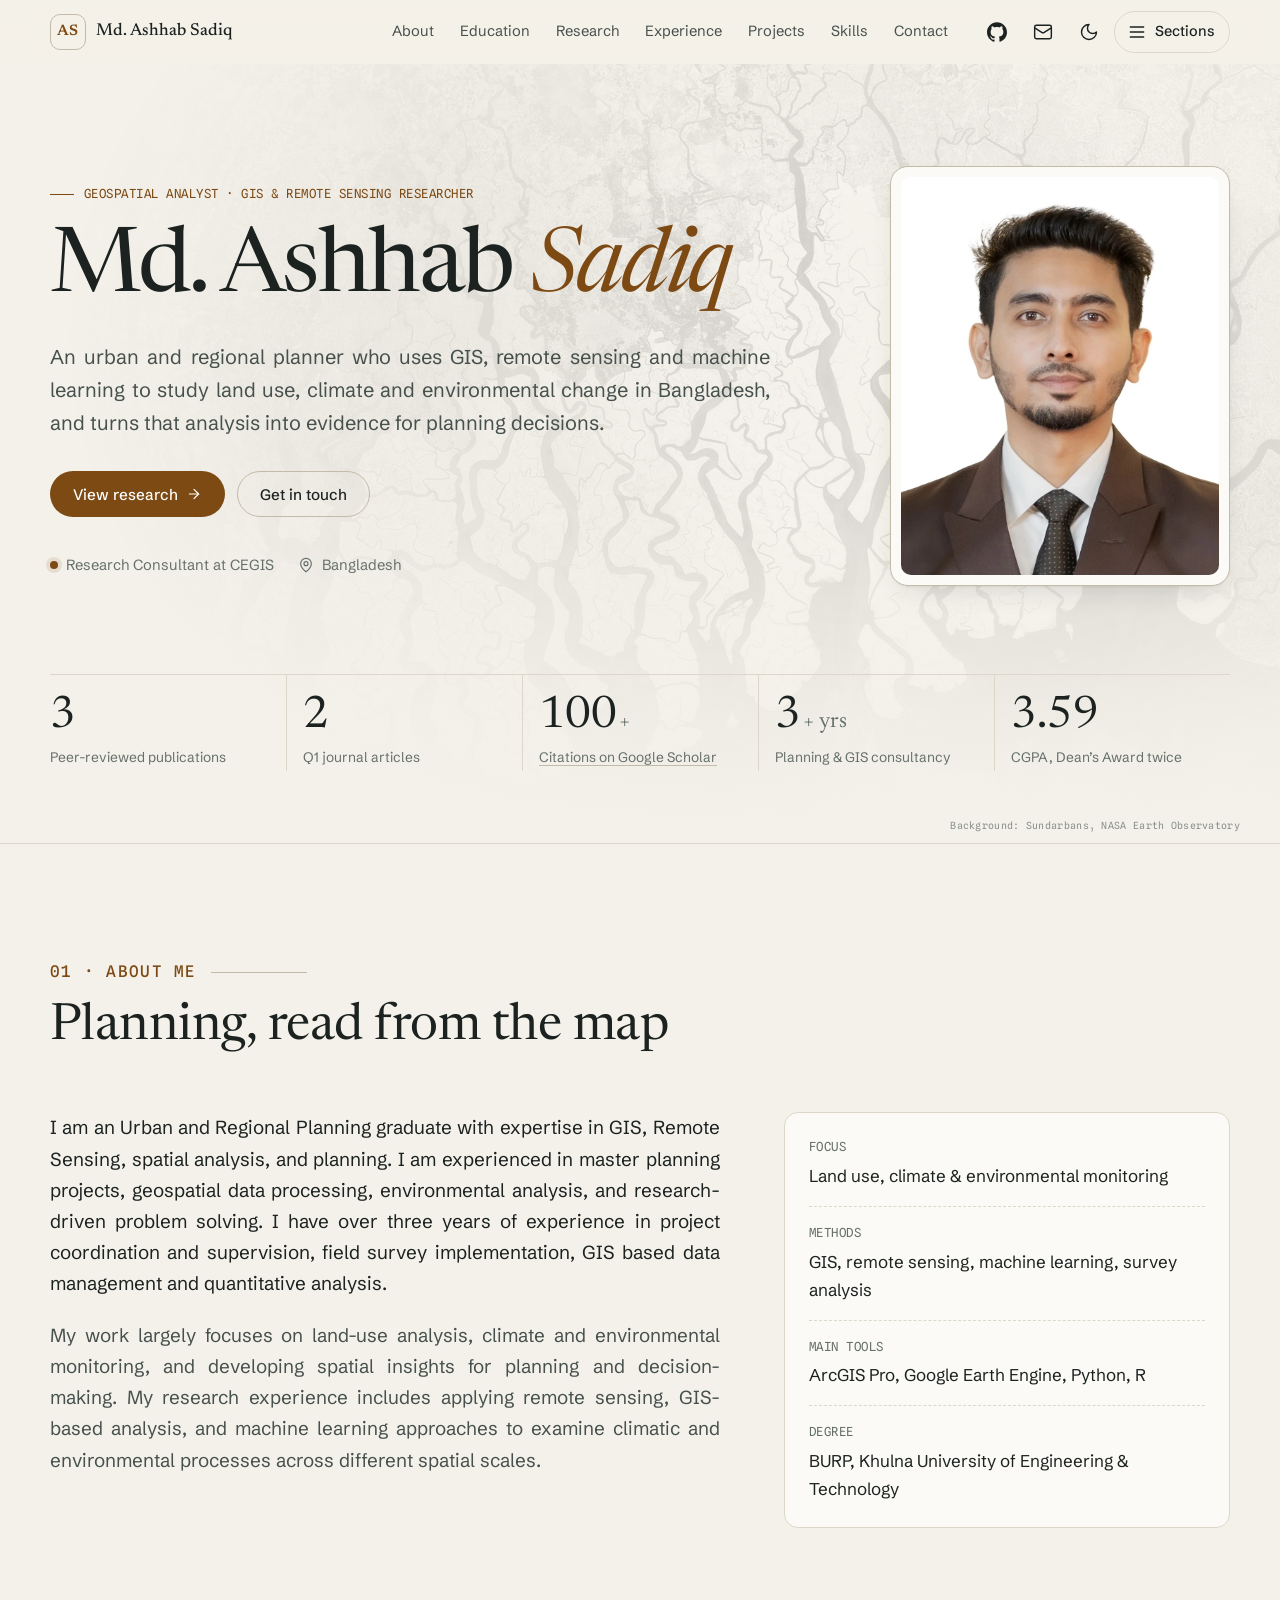
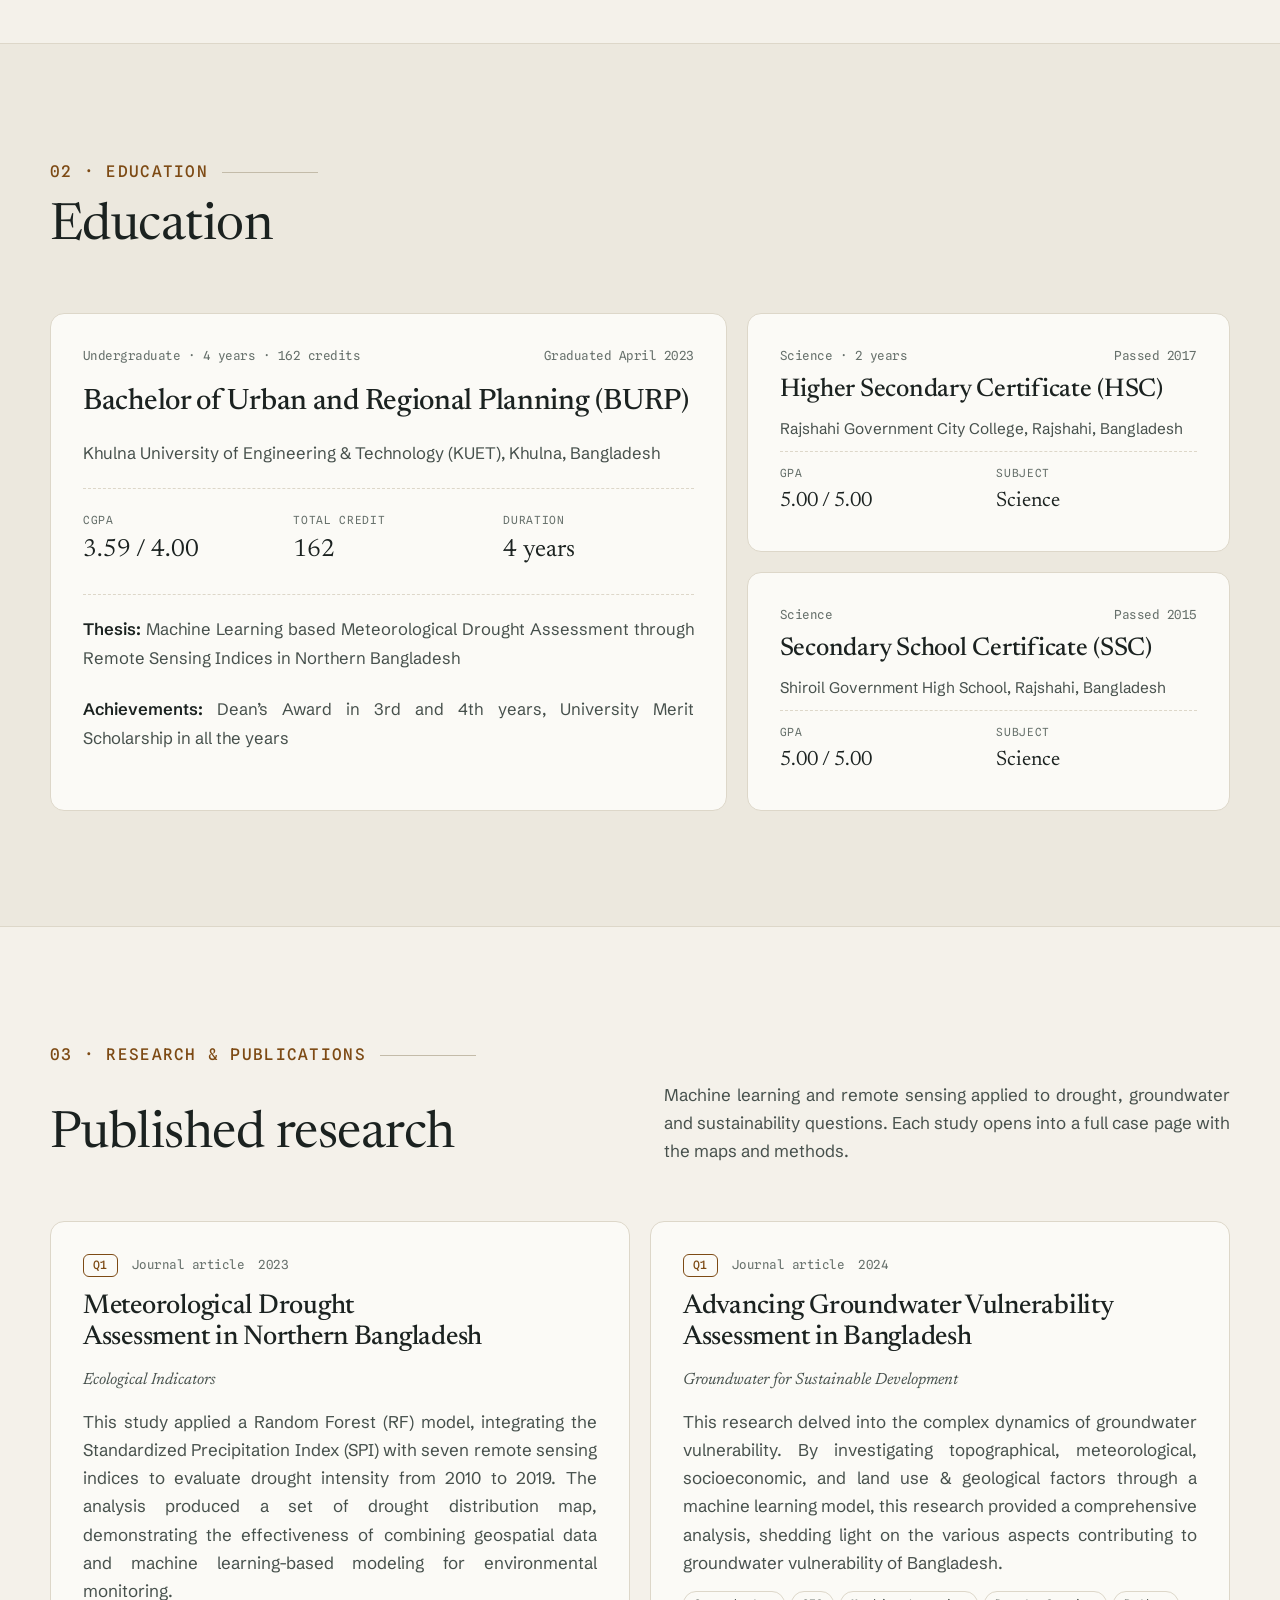
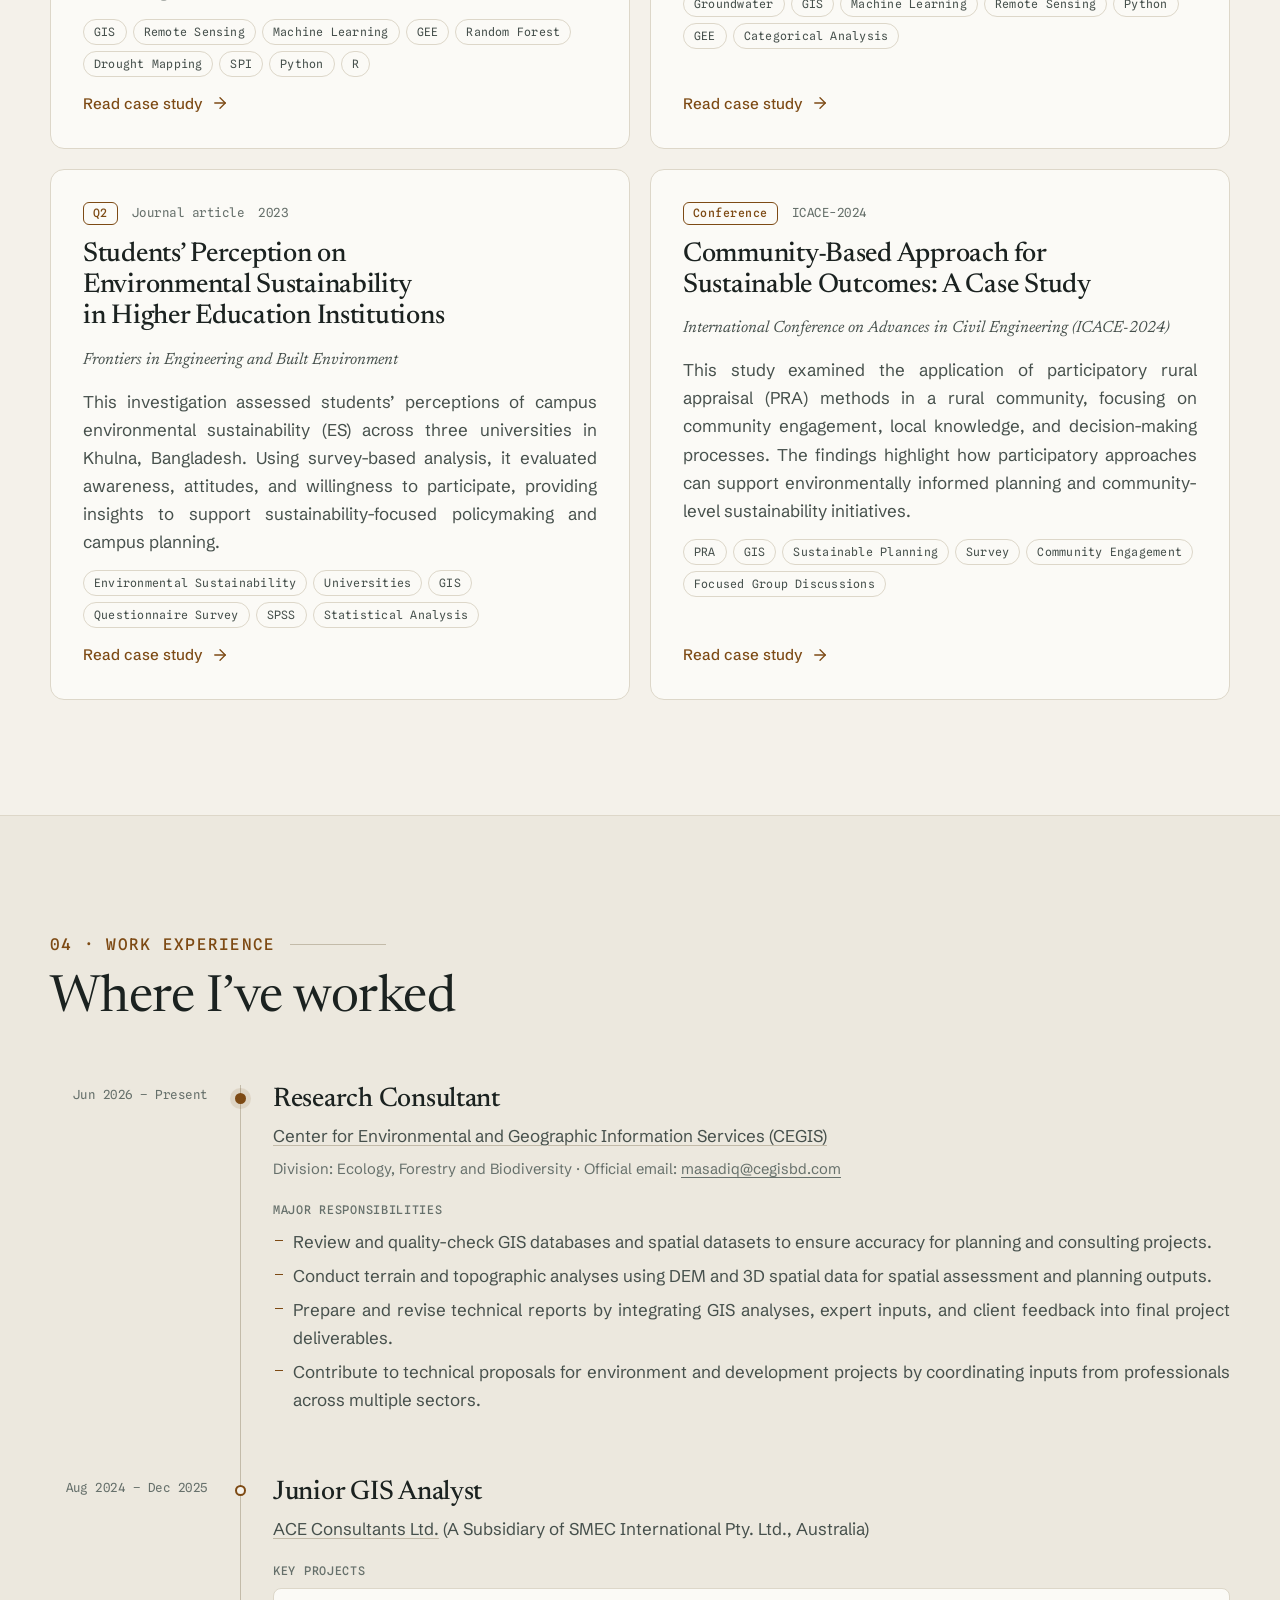
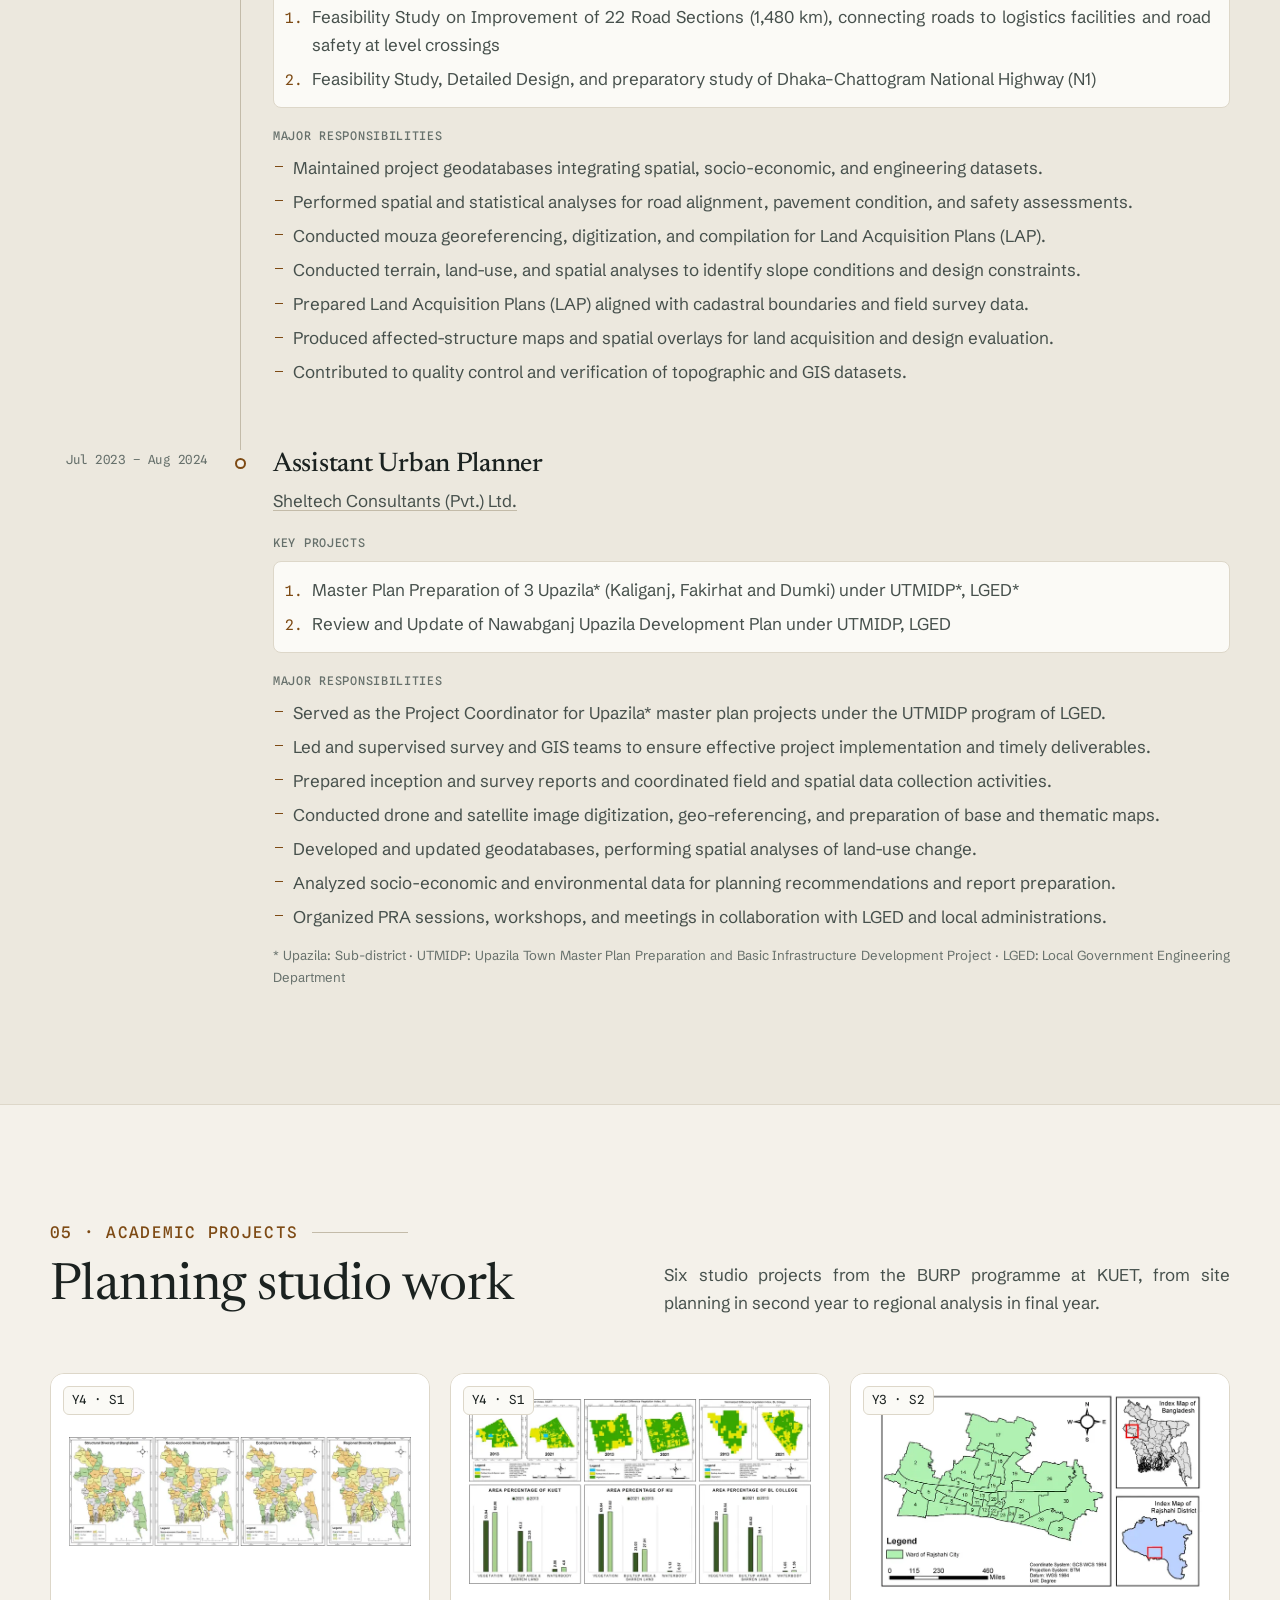
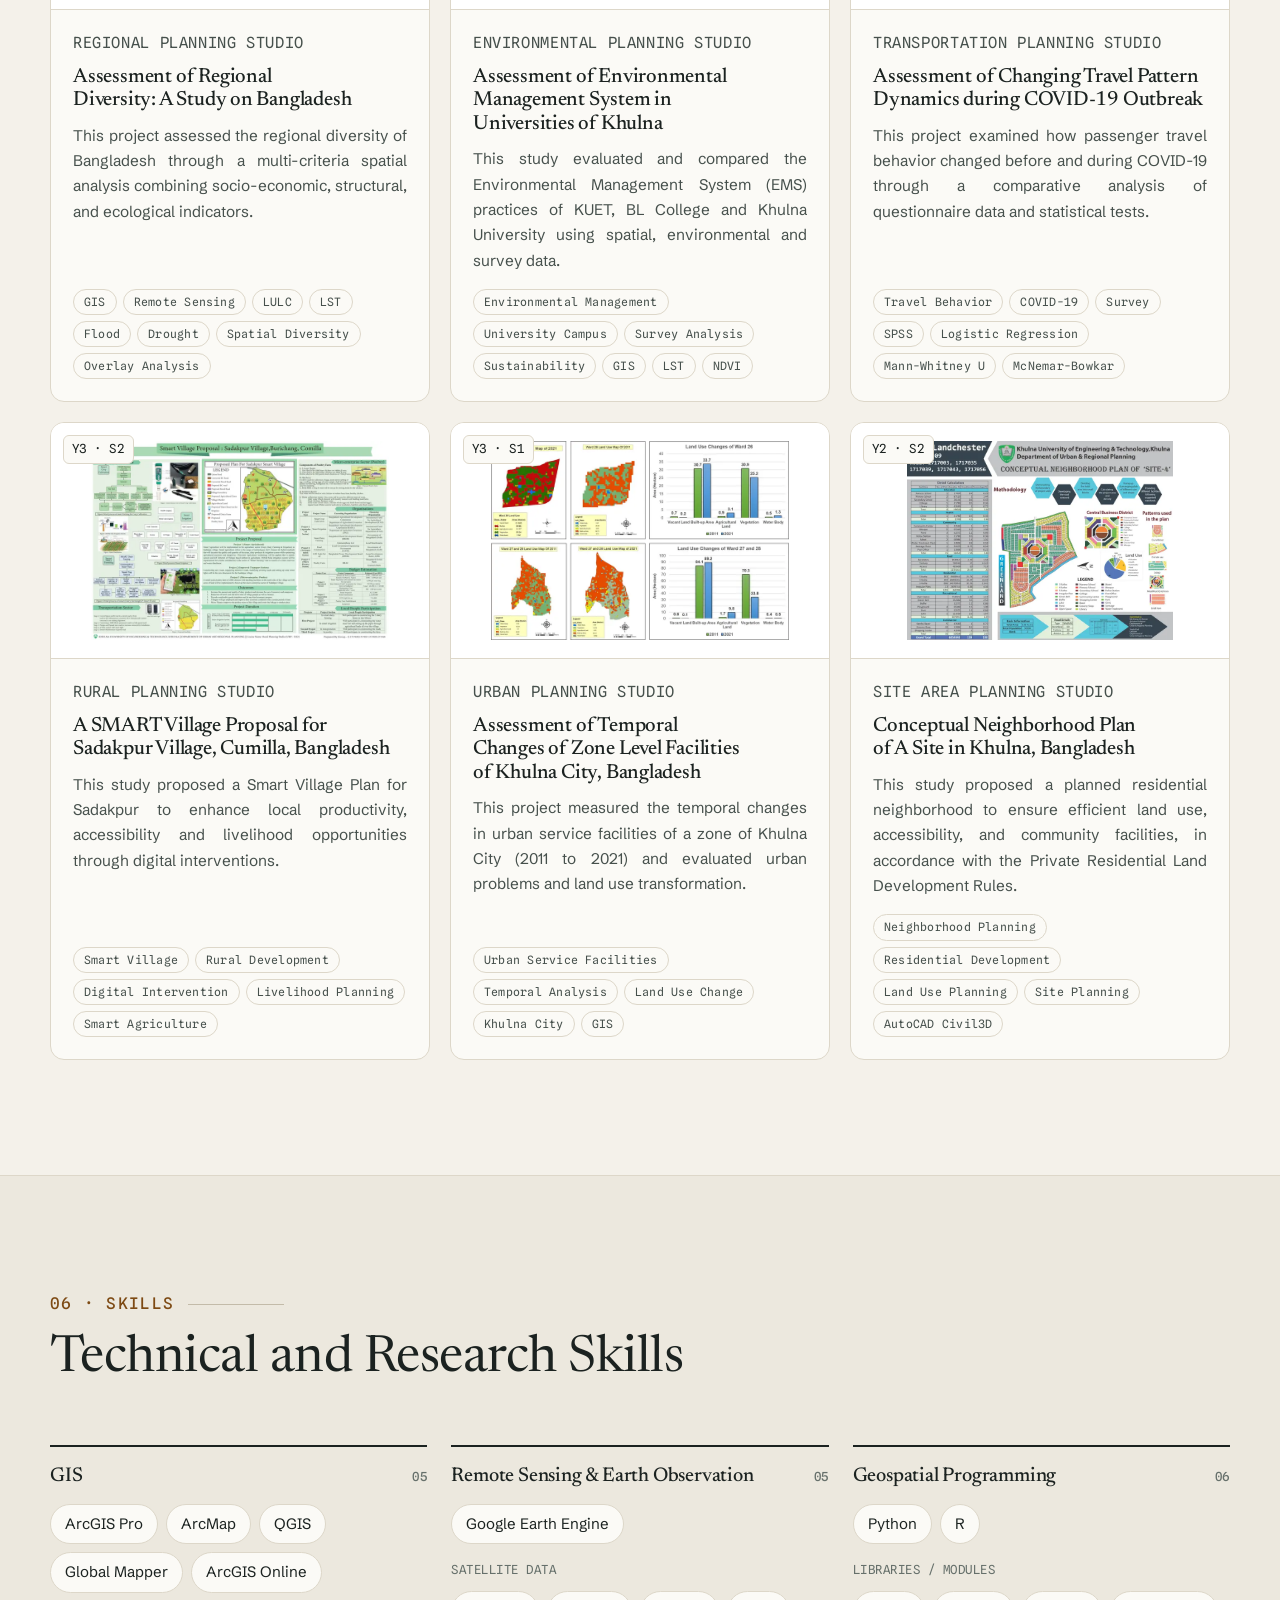
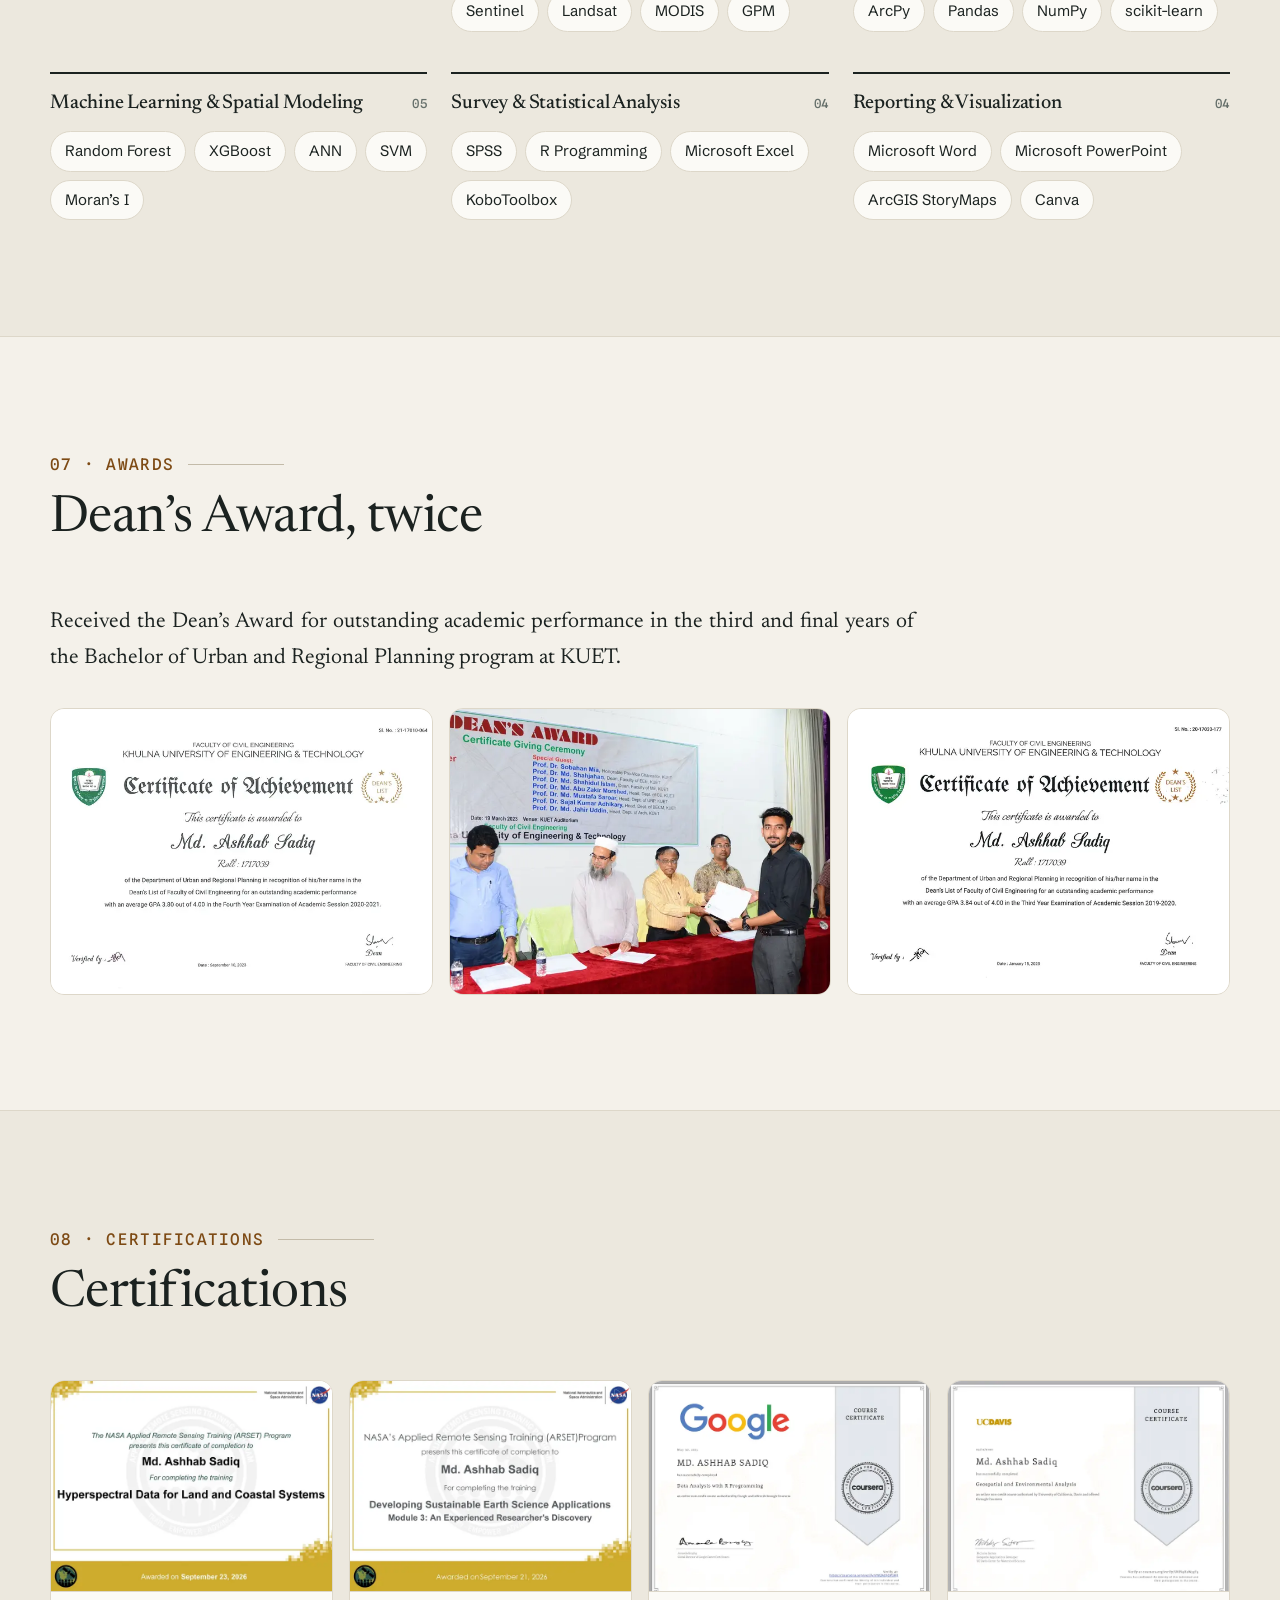
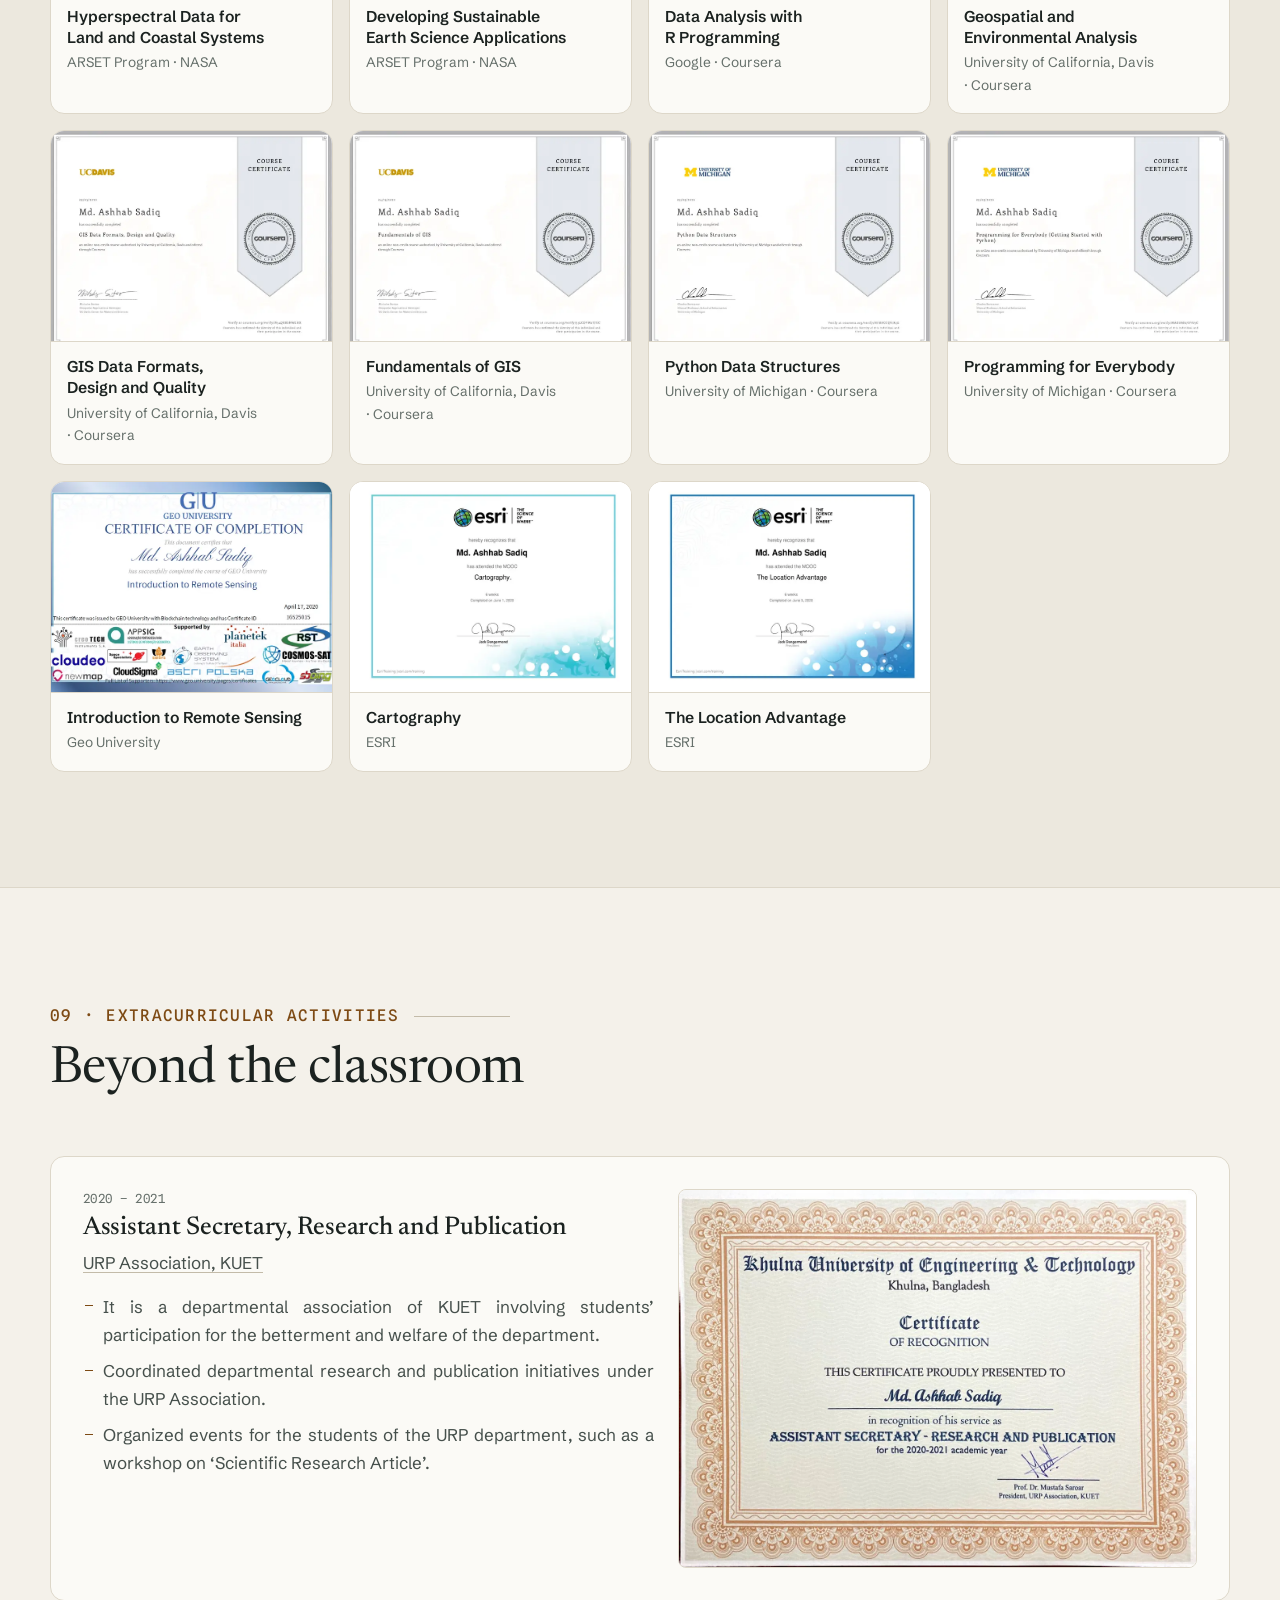
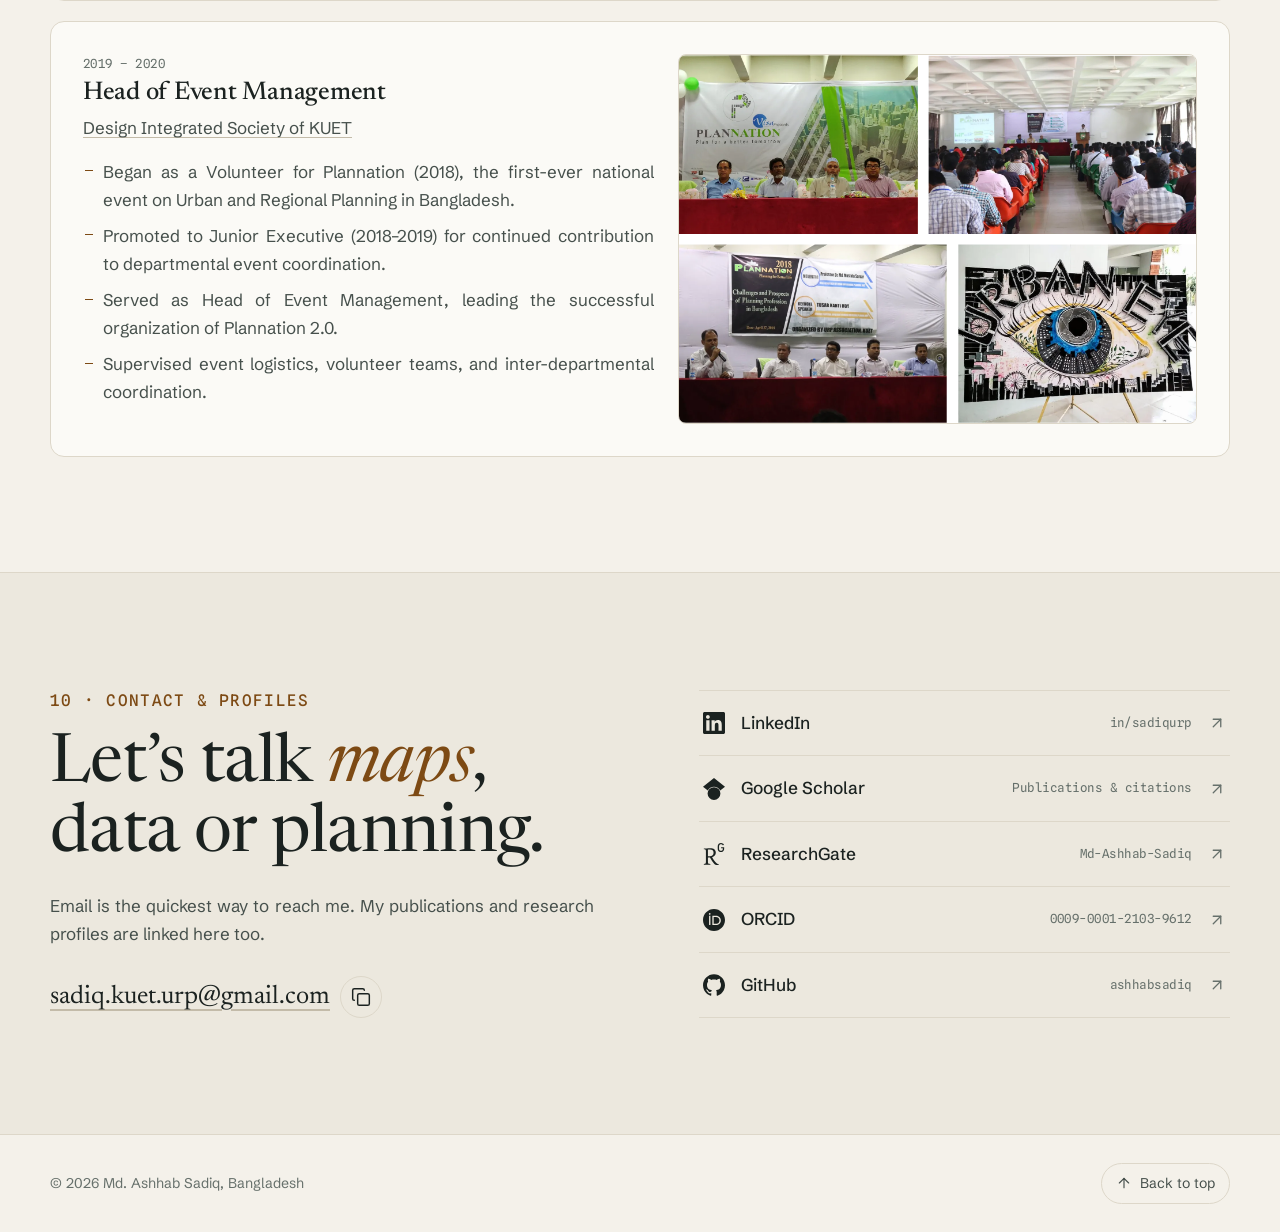
==== commit cdc80ba8: "Add citations to key figures" ====
--- a/index.html
+++ b/index.html
@@ -113,6 +113,7 @@
     <dl class="stats">
       <div class="stat"><dt class="sr-only">Publications</dt><dd class="stat-value">3</dd><dd class="stat-label">Peer-reviewed publications</dd></div>
       <div class="stat"><dt class="sr-only">Q1 journals</dt><dd class="stat-value">2</dd><dd class="stat-label">Q1 journal articles</dd></div>
+      <div class="stat"><dt class="sr-only">Citations</dt><dd class="stat-value">100<small>+</small></dd><dd class="stat-label"><a href="https://scholar.google.com/citations?user=yBWItBoAAAAJ&amp;hl=en" target="_blank" rel="noopener">Citations on Google Scholar</a></dd></div>
       <div class="stat"><dt class="sr-only">Experience</dt><dd class="stat-value">3<small>+ yrs</small></dd><dd class="stat-label">Planning &amp; GIS consultancy</dd></div>
       <div class="stat"><dt class="sr-only">CGPA</dt><dd class="stat-value">3.59</dd><dd class="stat-label">CGPA, Dean’s Award twice</dd></div>
     </dl>
--- a/style.css
+++ b/style.css
@@ -144,16 +144,17 @@
 
 .container { width: 100%; max-width: calc(var(--maxw) + var(--gutter) * 2); margin-inline: auto; padding-inline: var(--gutter); }
 
-/* Running paragraphs are justified on tablet and wider; phones keep left alignment to avoid wide word gaps */
-@media (min-width: 600px) {
-  .about-text p, .section-head p:not(.mono), .award-intro, .contact-lede,
-  .pub-body > p:not(.pub-venue), .project-body > p:not(.project-course),
-  .edu p:not(.edu-school), .prose p {
-    text-align: justify;
-    -webkit-hyphens: auto;
-    hyphens: auto;
-    text-wrap: wrap;
-  }
+/* Running text is justified on every screen size, without automatic hyphenation (like a word processor) */
+.lede, .about-text p, .section-head p:not(.mono), .award-intro, .contact-lede,
+.pub-body > p:not(.pub-venue), .project-body > p:not(.project-course),
+.edu p:not(.edu-school), .footnote,
+.role li, .extra li, .projects-box li,
+.prose p, .prose li {
+  text-align: justify;
+  text-justify: inter-word;
+  -webkit-hyphens: manual;
+  hyphens: manual;
+  text-wrap: wrap;
 }
 
 /* ---------- Buttons ---------- */
@@ -318,17 +319,19 @@
 /* Key figures */
 .stats { display: grid; grid-template-columns: repeat(2, minmax(0, 1fr)); margin-top: clamp(48px, 7vw, 88px); border-top: 1px solid var(--line); }
 .stat { padding: 20px 16px 4px 0; }
-.stat + .stat { padding-left: 16px; border-left: 1px solid var(--line); }
-.stat:nth-child(3) { border-left: 0; padding-left: 0; }
+.stat:nth-child(even) { padding-left: 16px; border-left: 1px solid var(--line); }
+.stat:nth-child(n + 3) { border-top: 1px solid var(--line); margin-top: 16px; }
+.stat:last-child:nth-child(odd) { grid-column: 1 / -1; }
 .stat-value { font-family: var(--font-display); font-size: clamp(1.9rem, 1.4rem + 2vw, 2.8rem); line-height: 1; color: var(--text); }
 .stat-value small { font-size: 0.5em; color: var(--muted); margin-left: 2px; }
 .stat-label { margin-top: 8px; font-size: 0.86rem; color: var(--muted); line-height: 1.4; }
-@media (max-width: 759px) {
-  .stat:nth-child(n + 3) { border-top: 1px solid var(--line); margin-top: 16px; }
-}
+.stat-label a { text-decoration: underline; text-decoration-color: var(--line-strong); text-underline-offset: 3px; }
+.stat-label a:hover { color: var(--accent); text-decoration-color: currentColor; }
 @media (min-width: 760px) {
-  .stats { grid-template-columns: repeat(4, minmax(0, 1fr)); }
-  .stat:nth-child(3) { border-left: 1px solid var(--line); padding-left: 16px; }
+  .stats { grid-template-columns: repeat(5, minmax(0, 1fr)); }
+  .stat, .stat:nth-child(n + 3) { border-top: 0; margin-top: 0; }
+  .stat + .stat { padding-left: 16px; border-left: 1px solid var(--line); }
+  .stat:last-child:nth-child(odd) { grid-column: auto; }
 }
 
 /* ---------- Sections ---------- */
